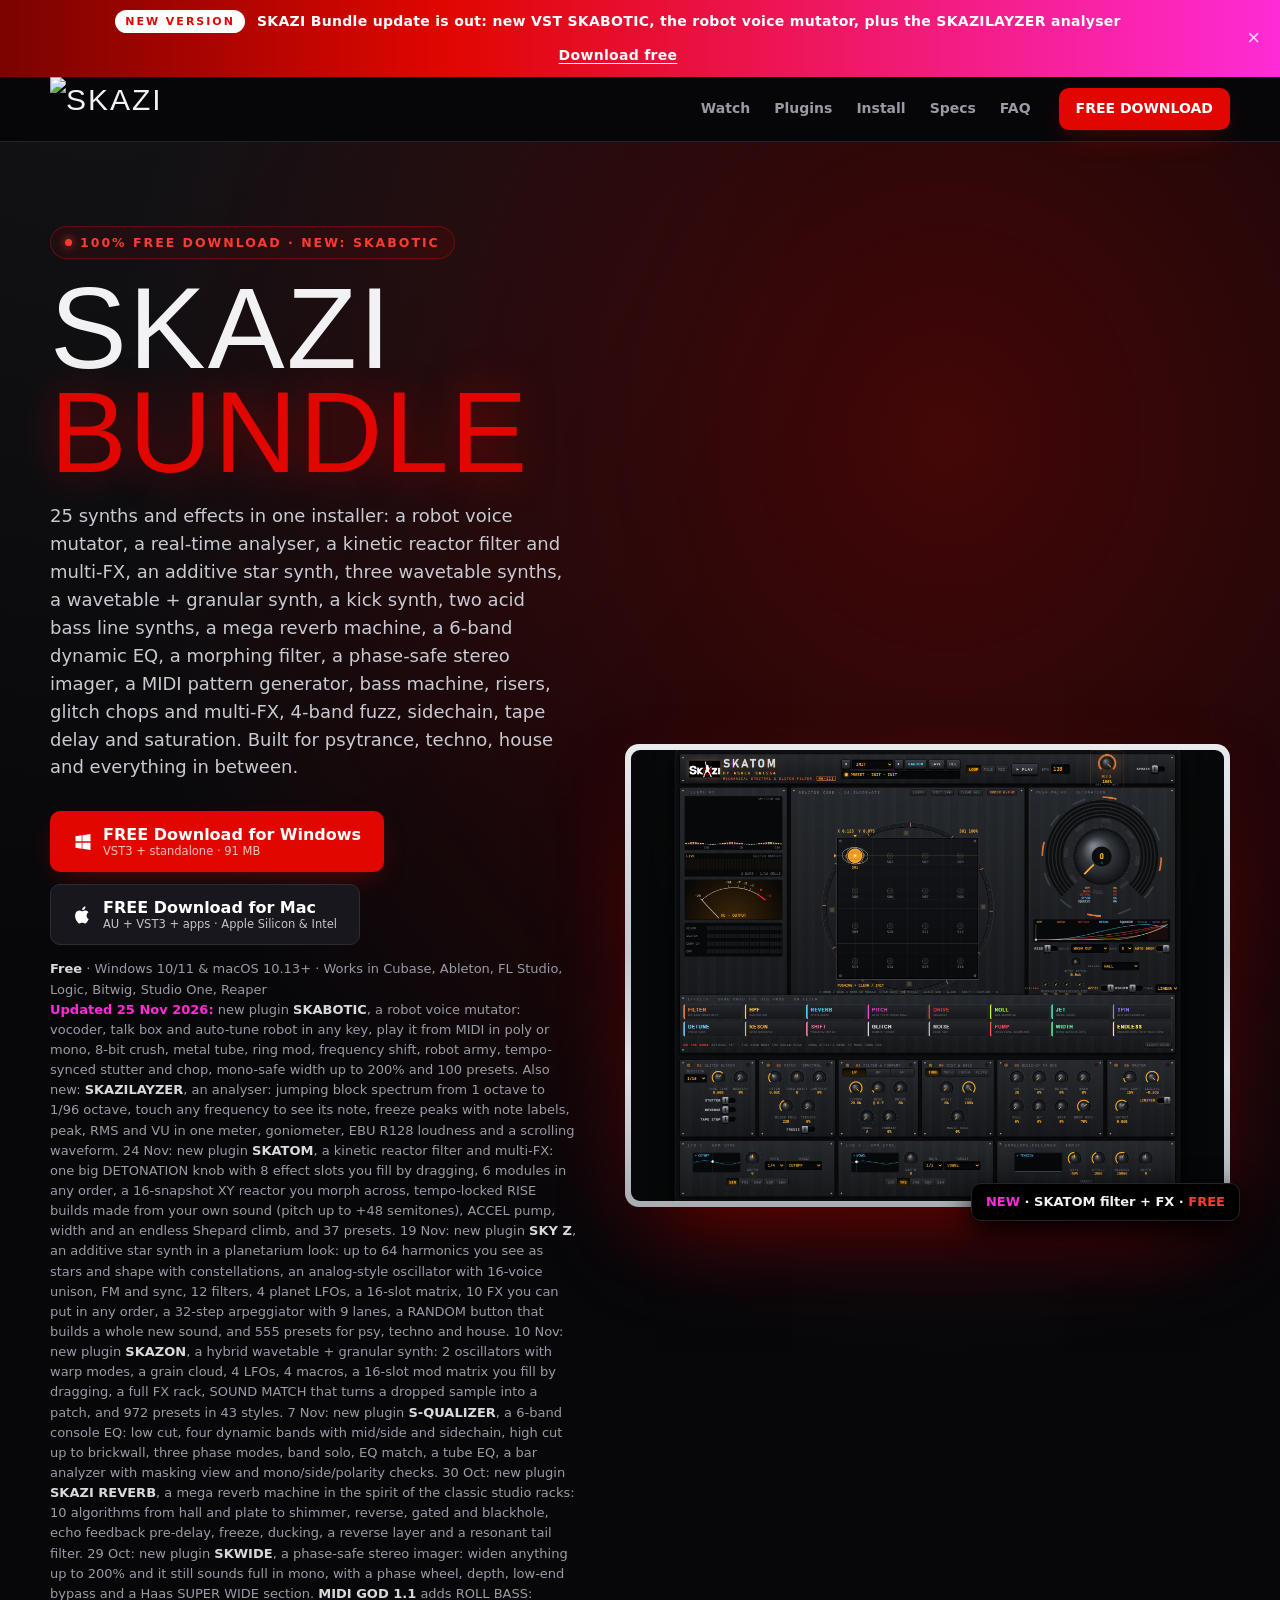
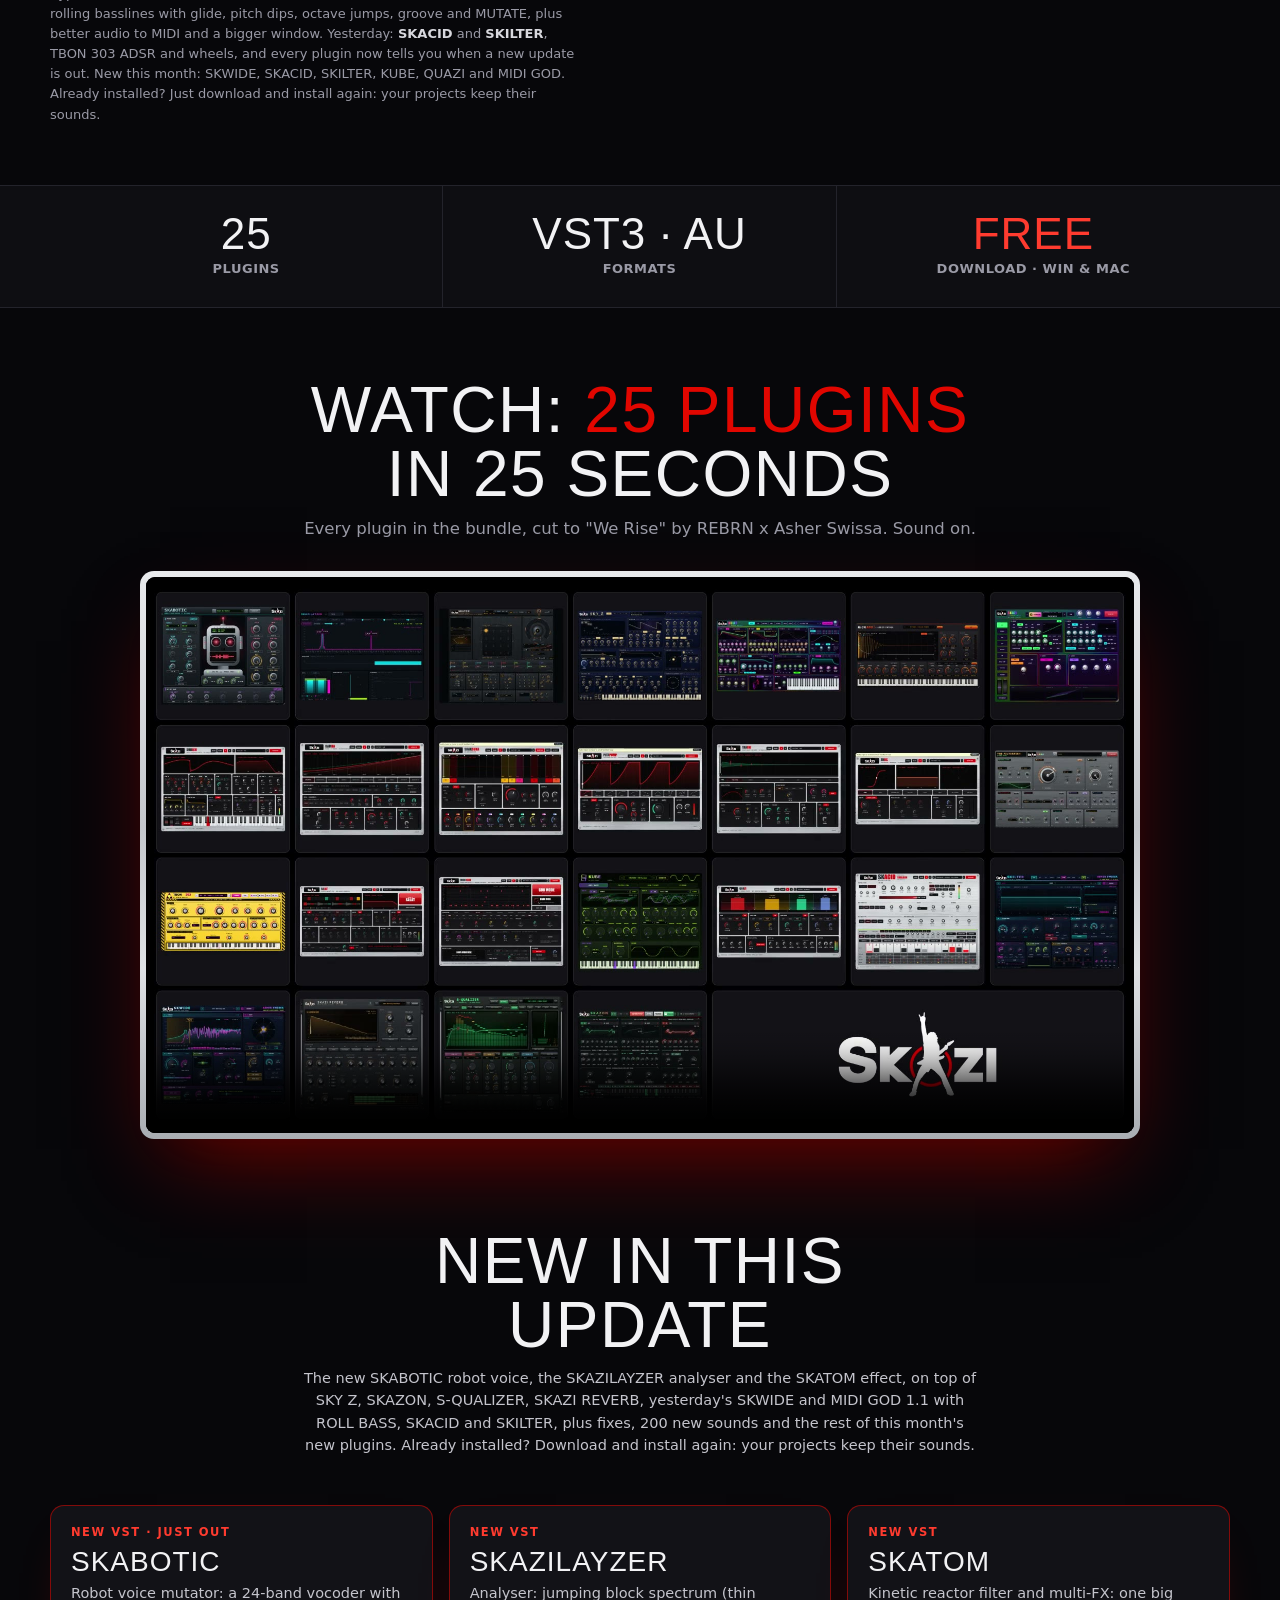
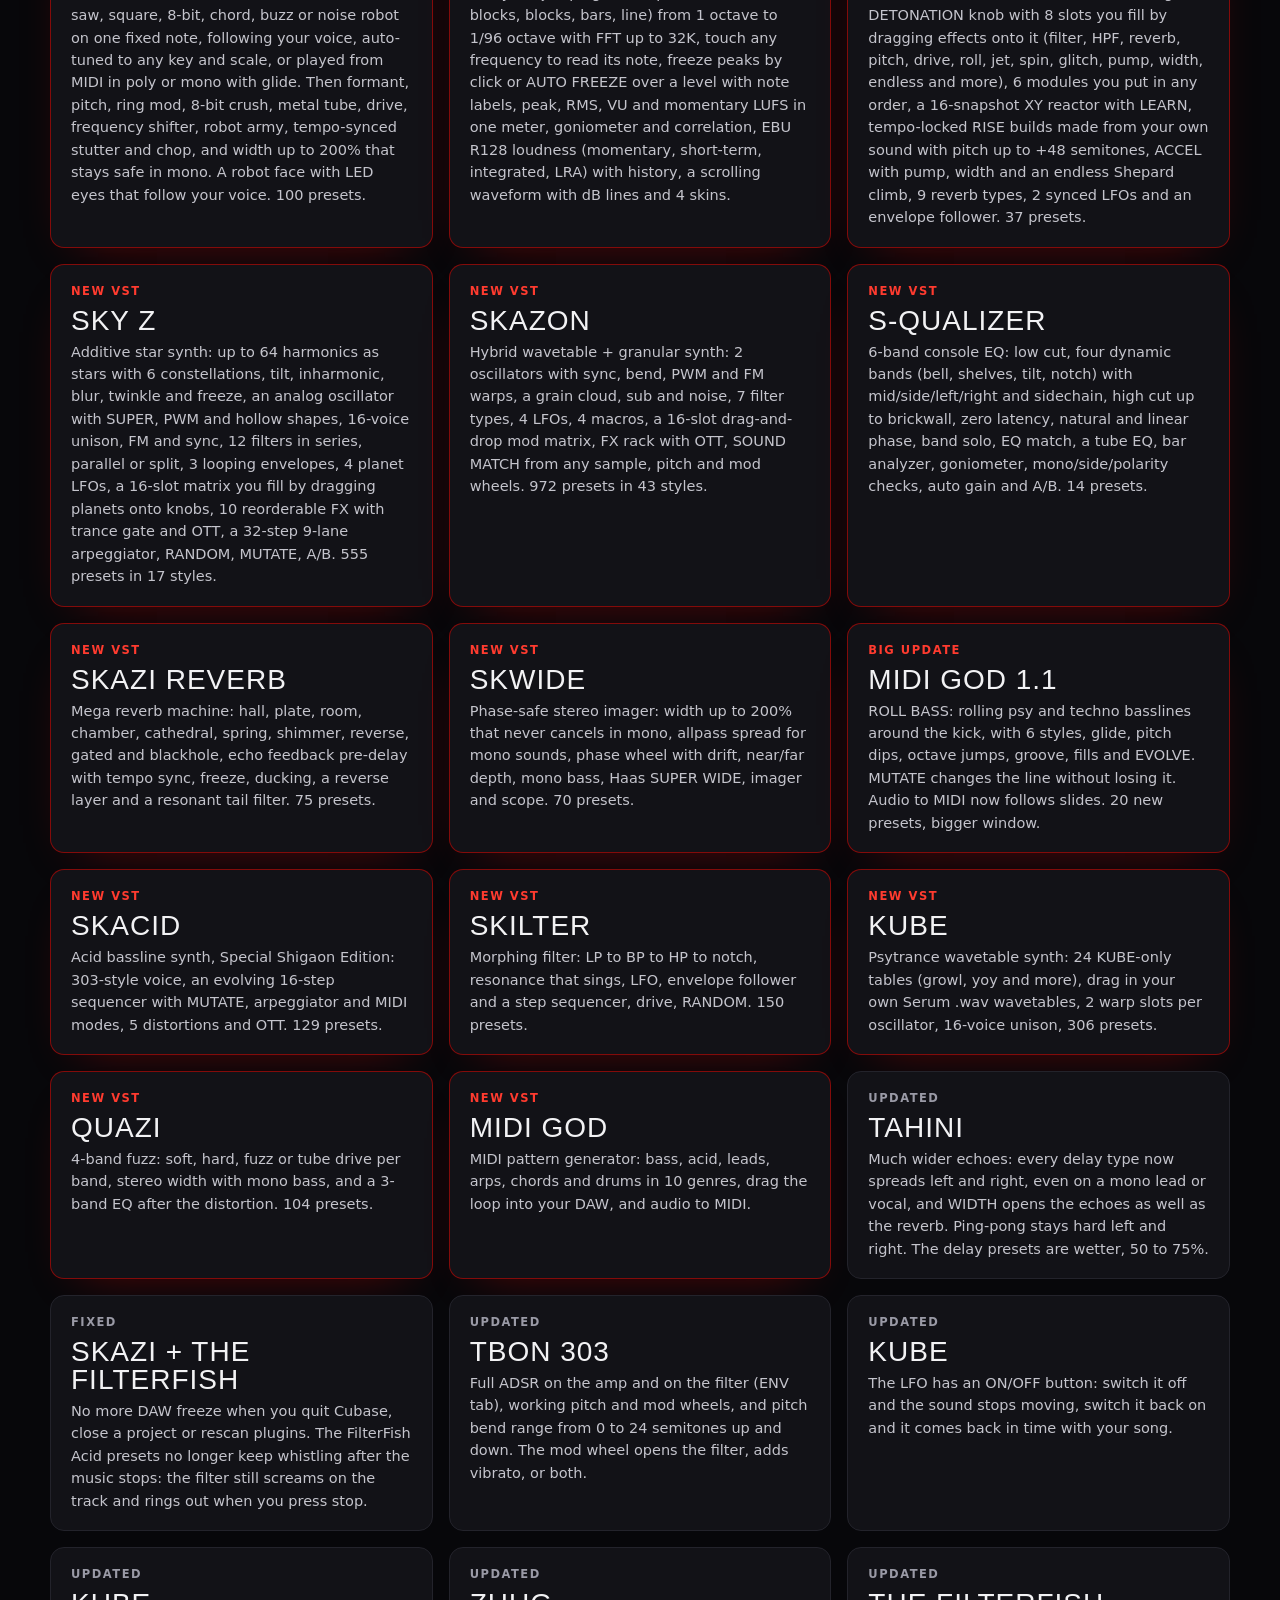
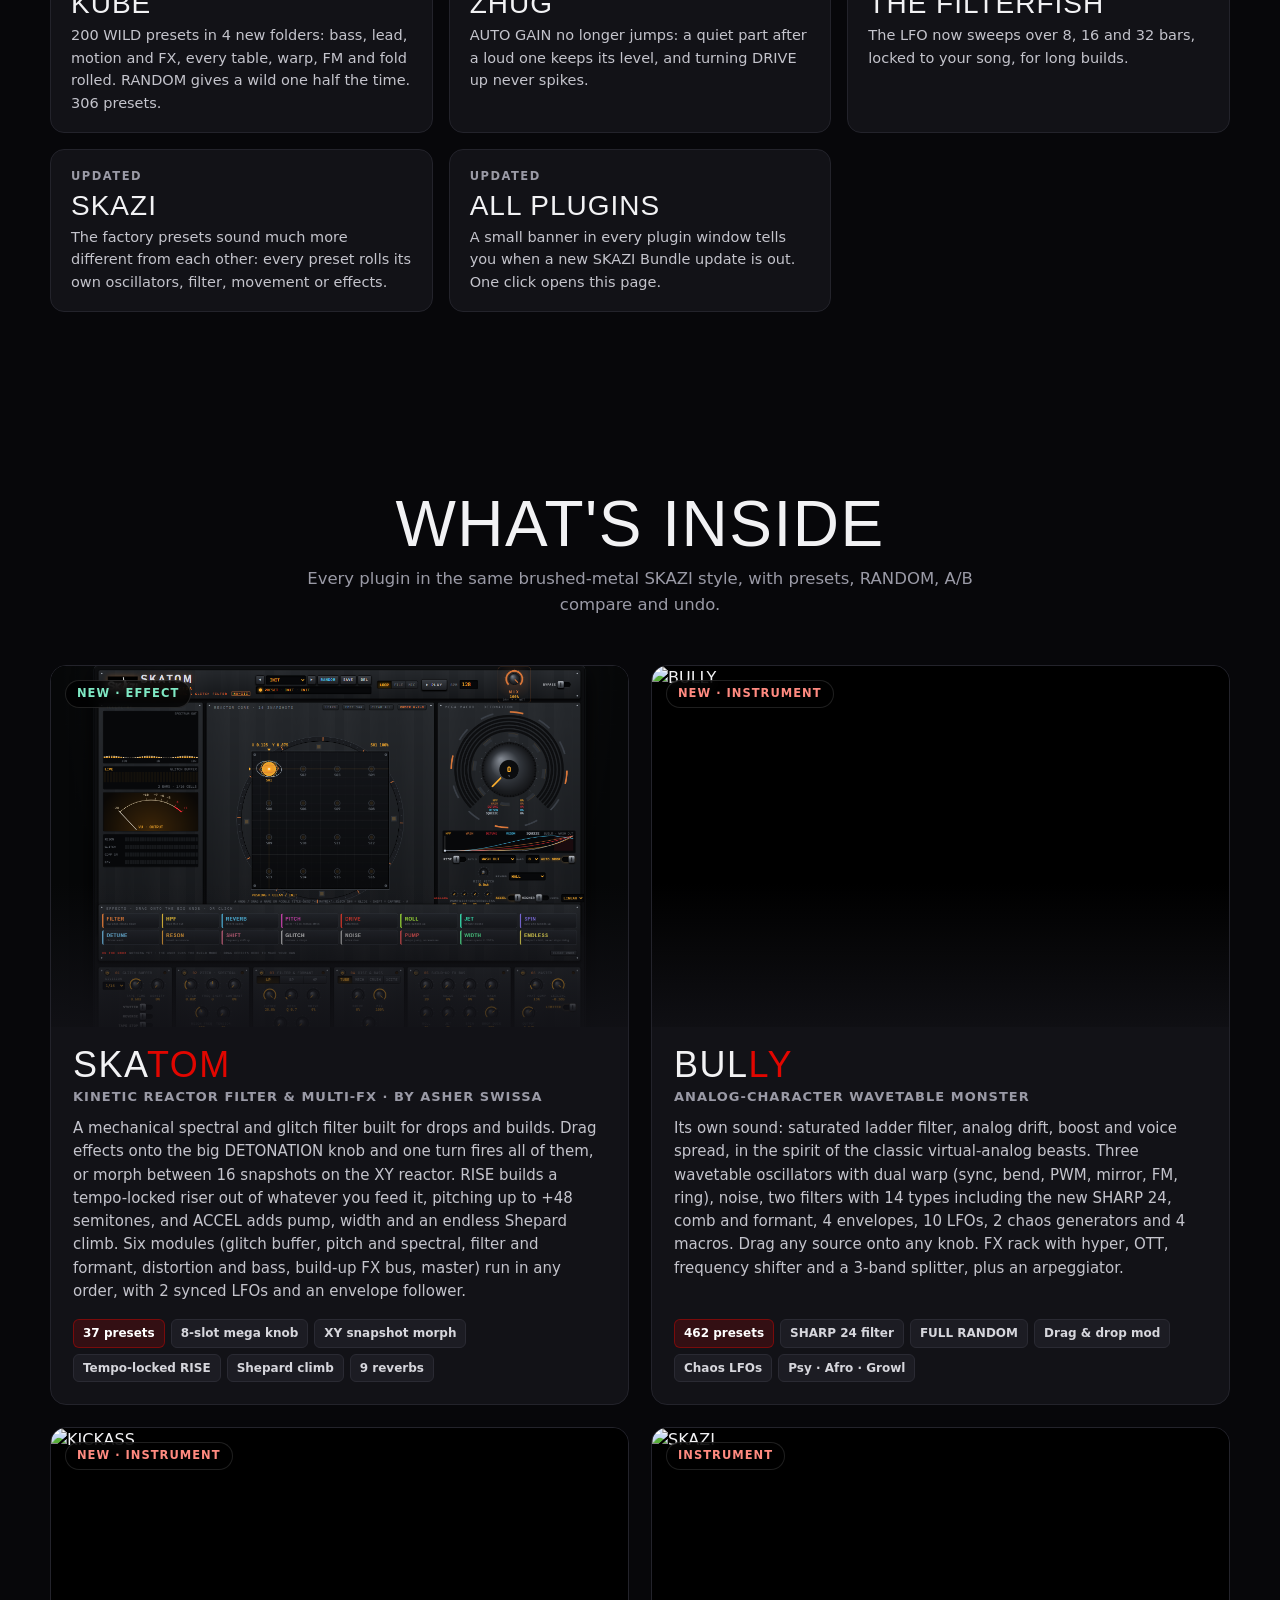
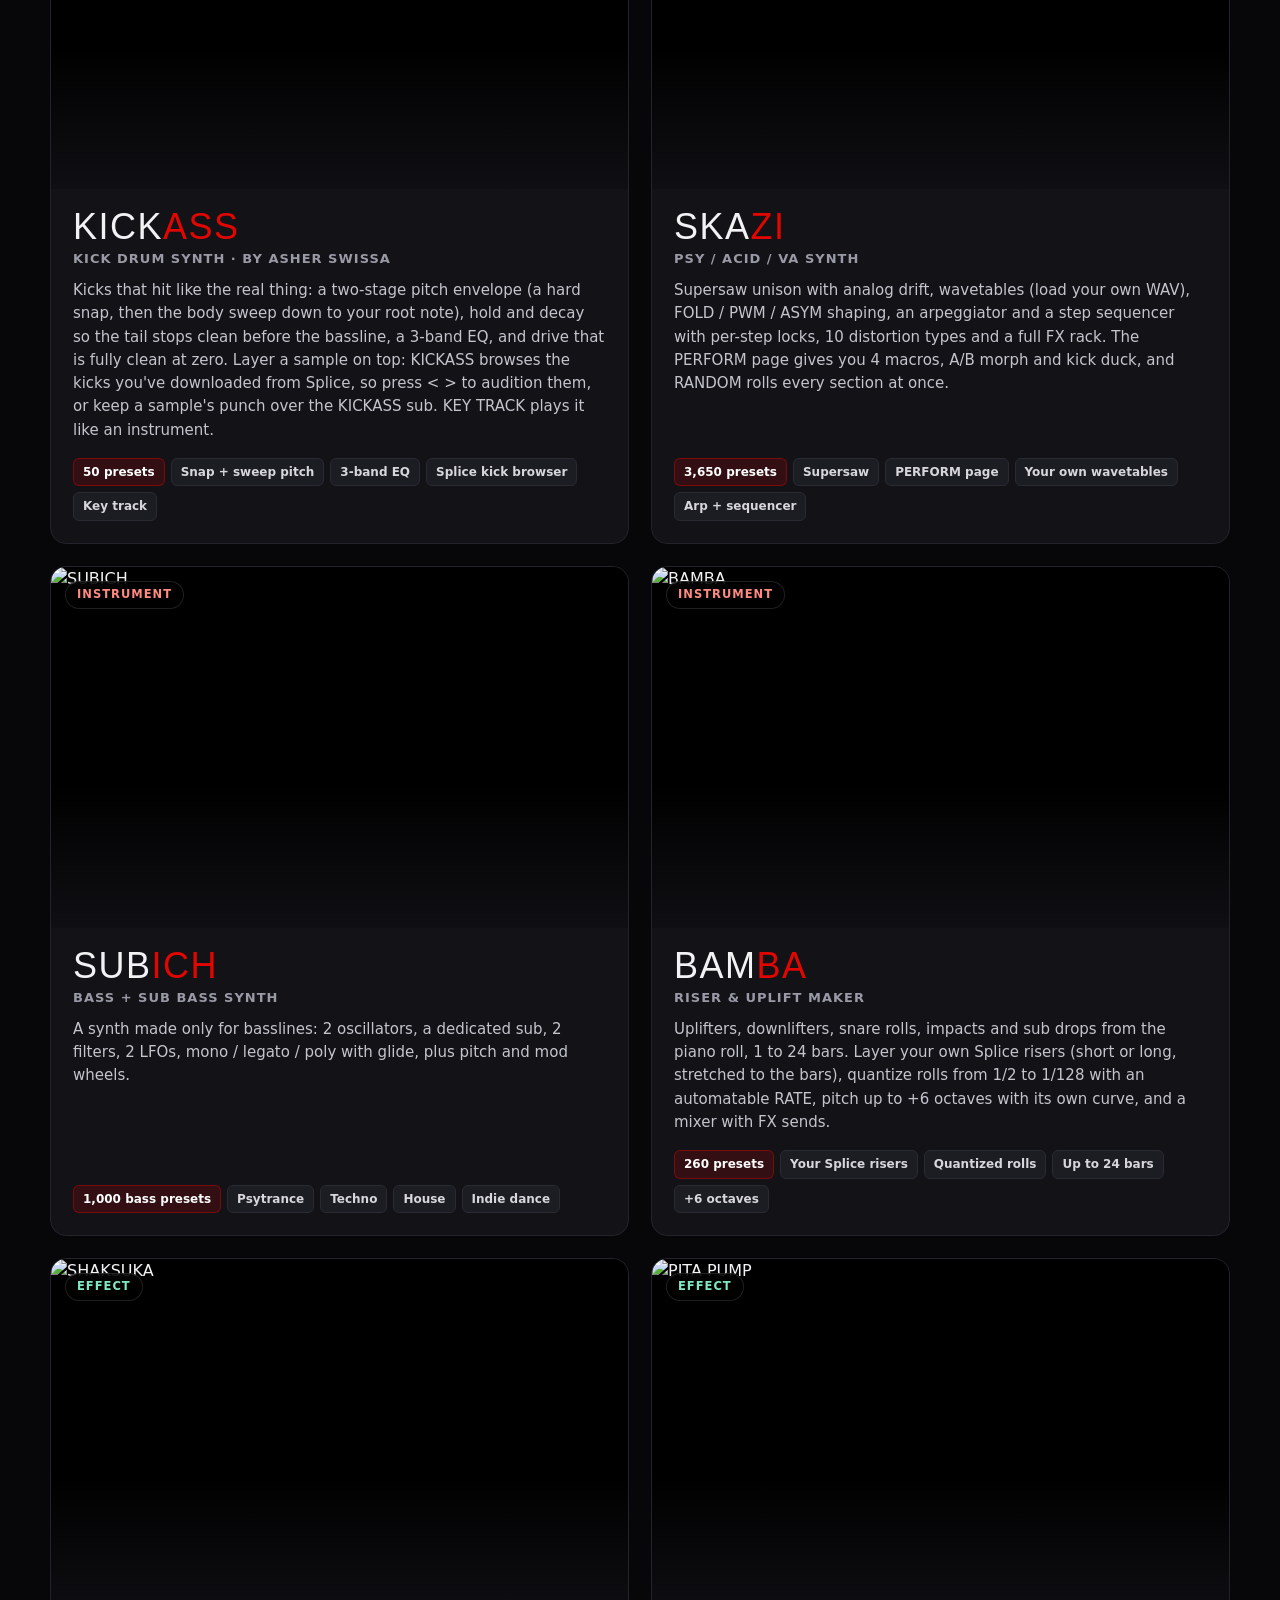
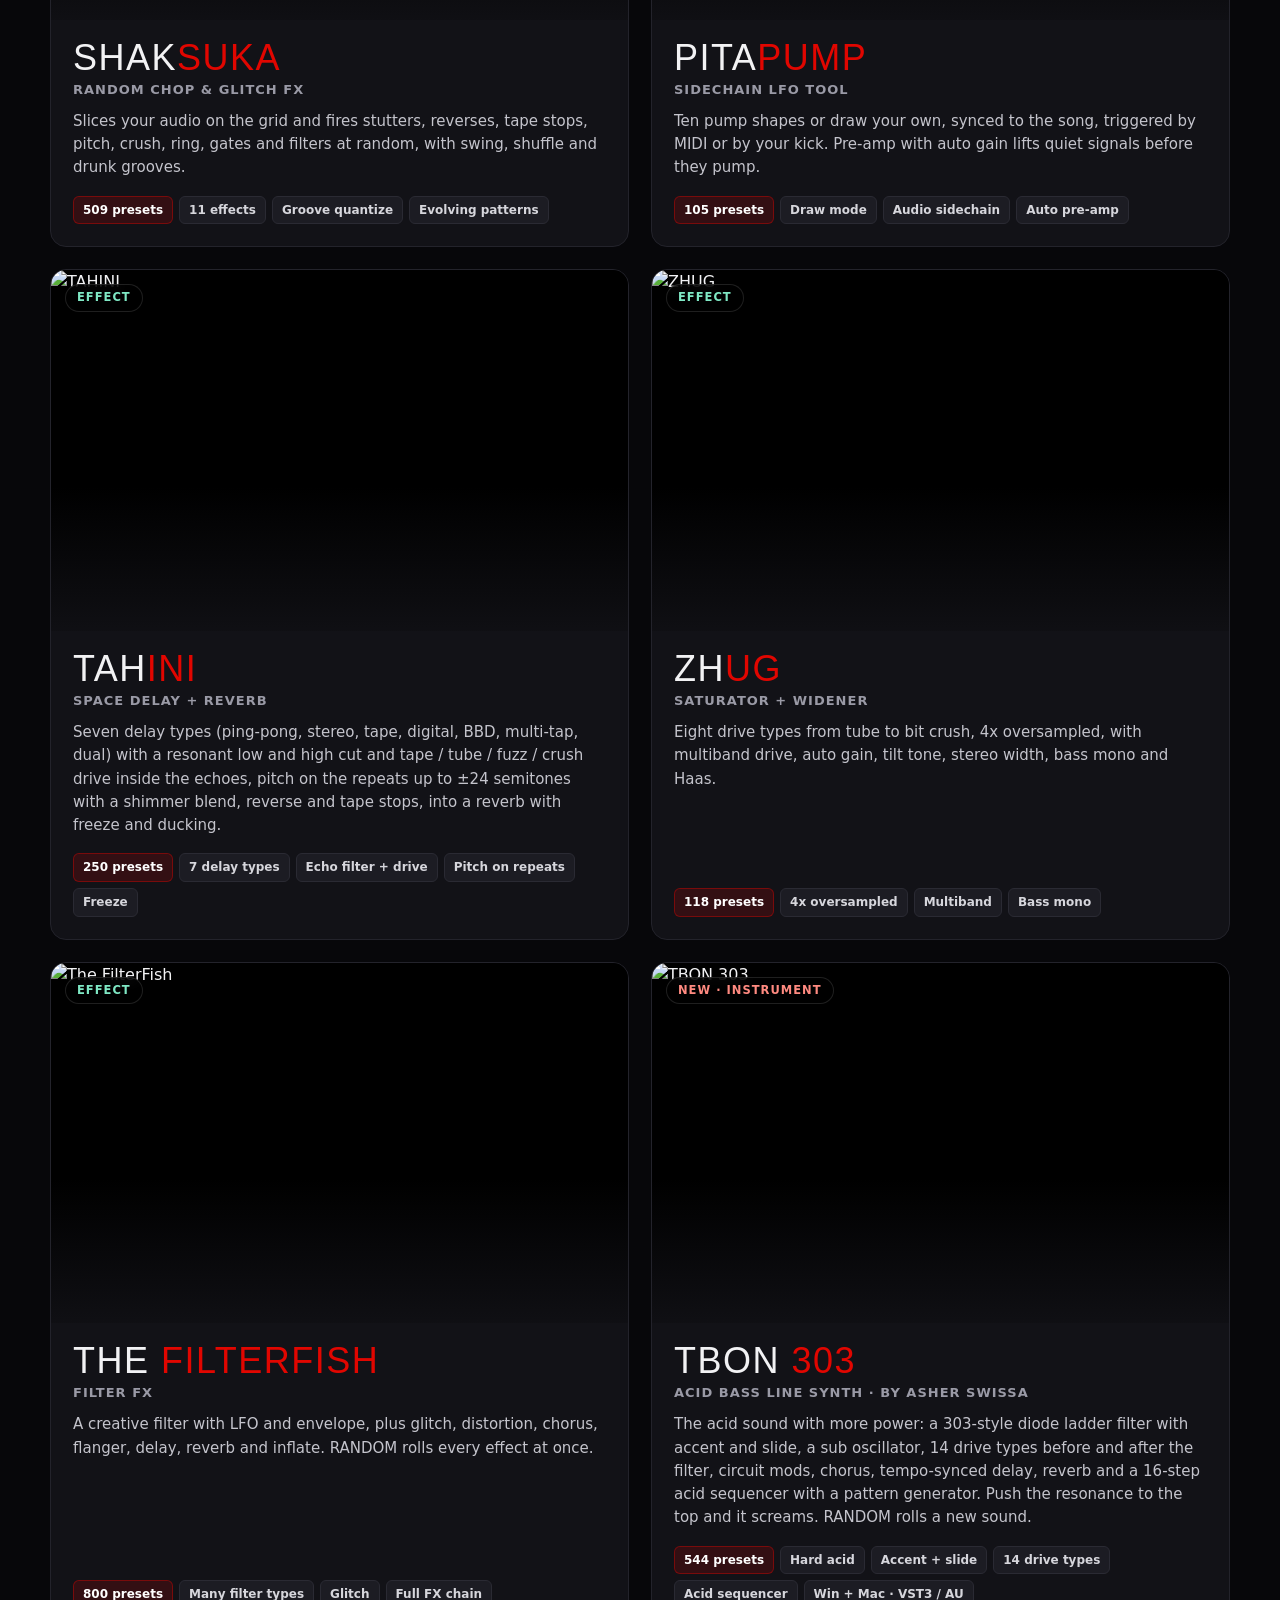
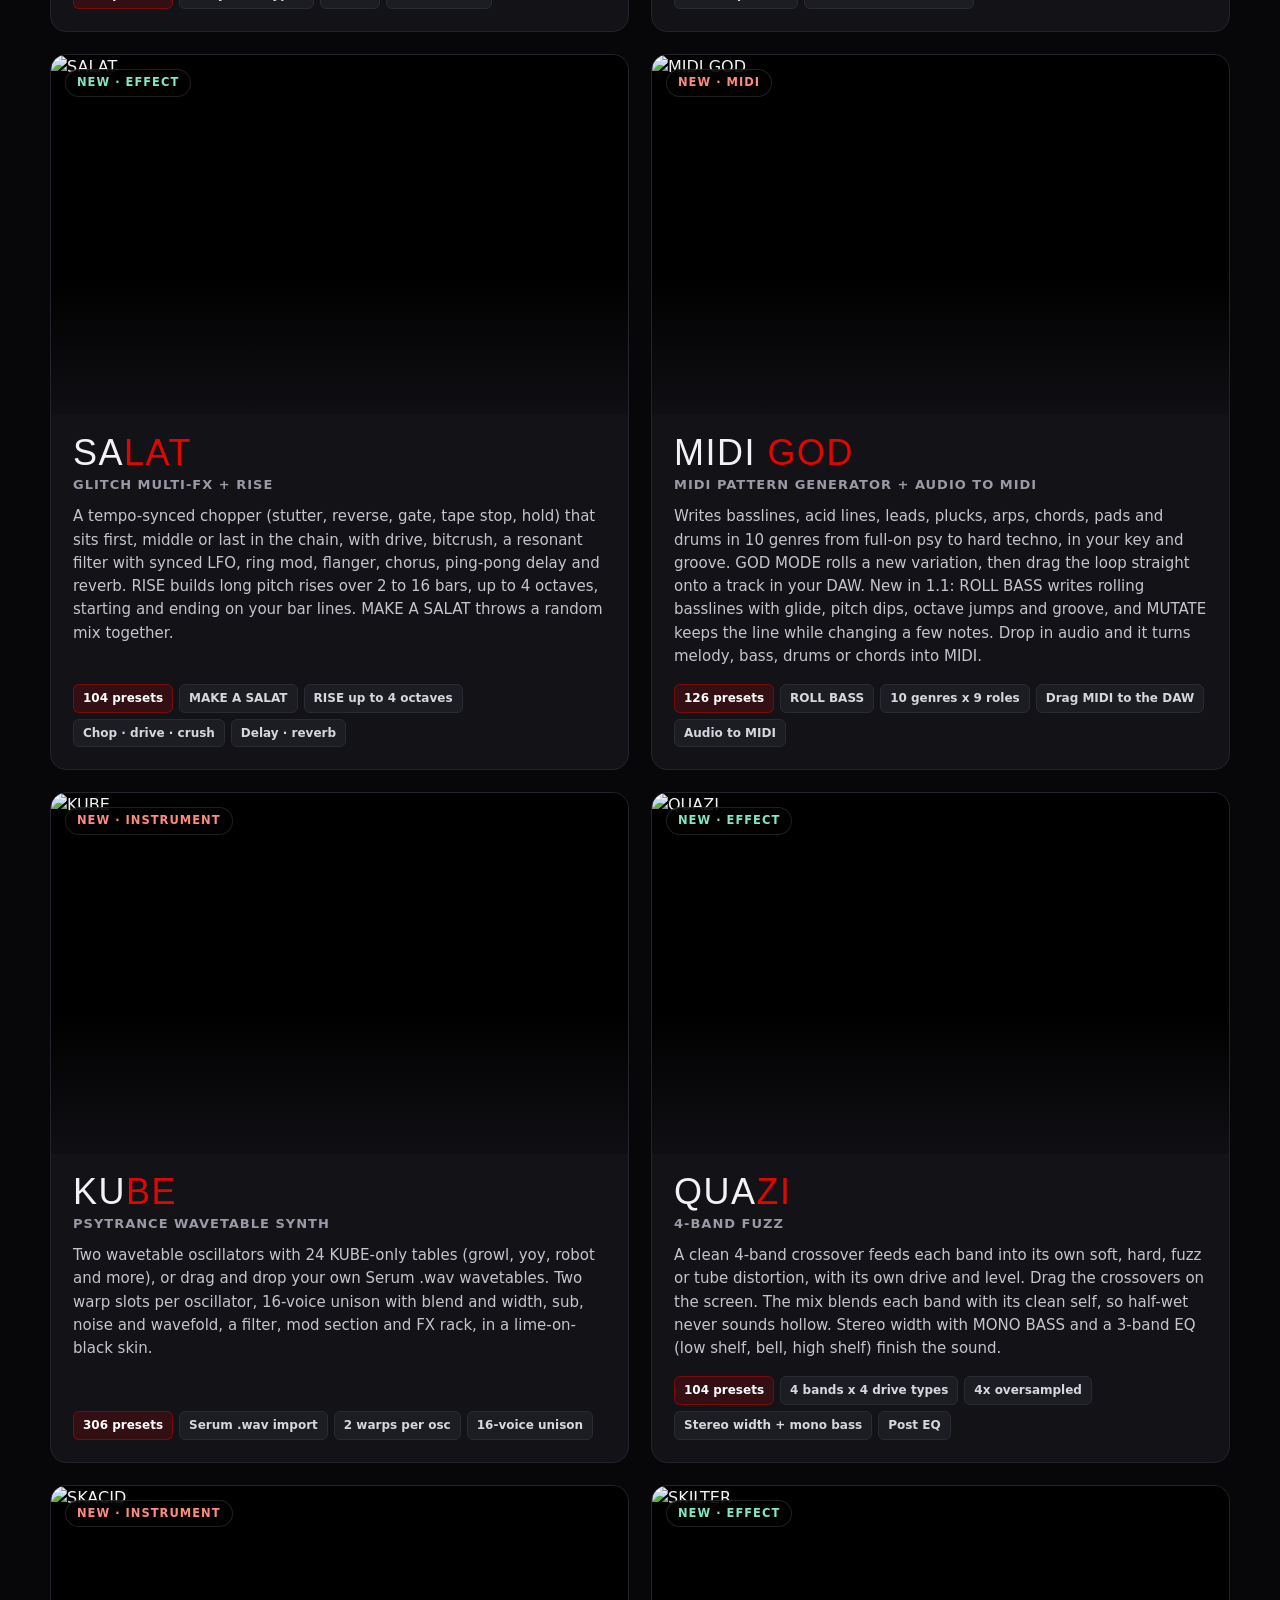
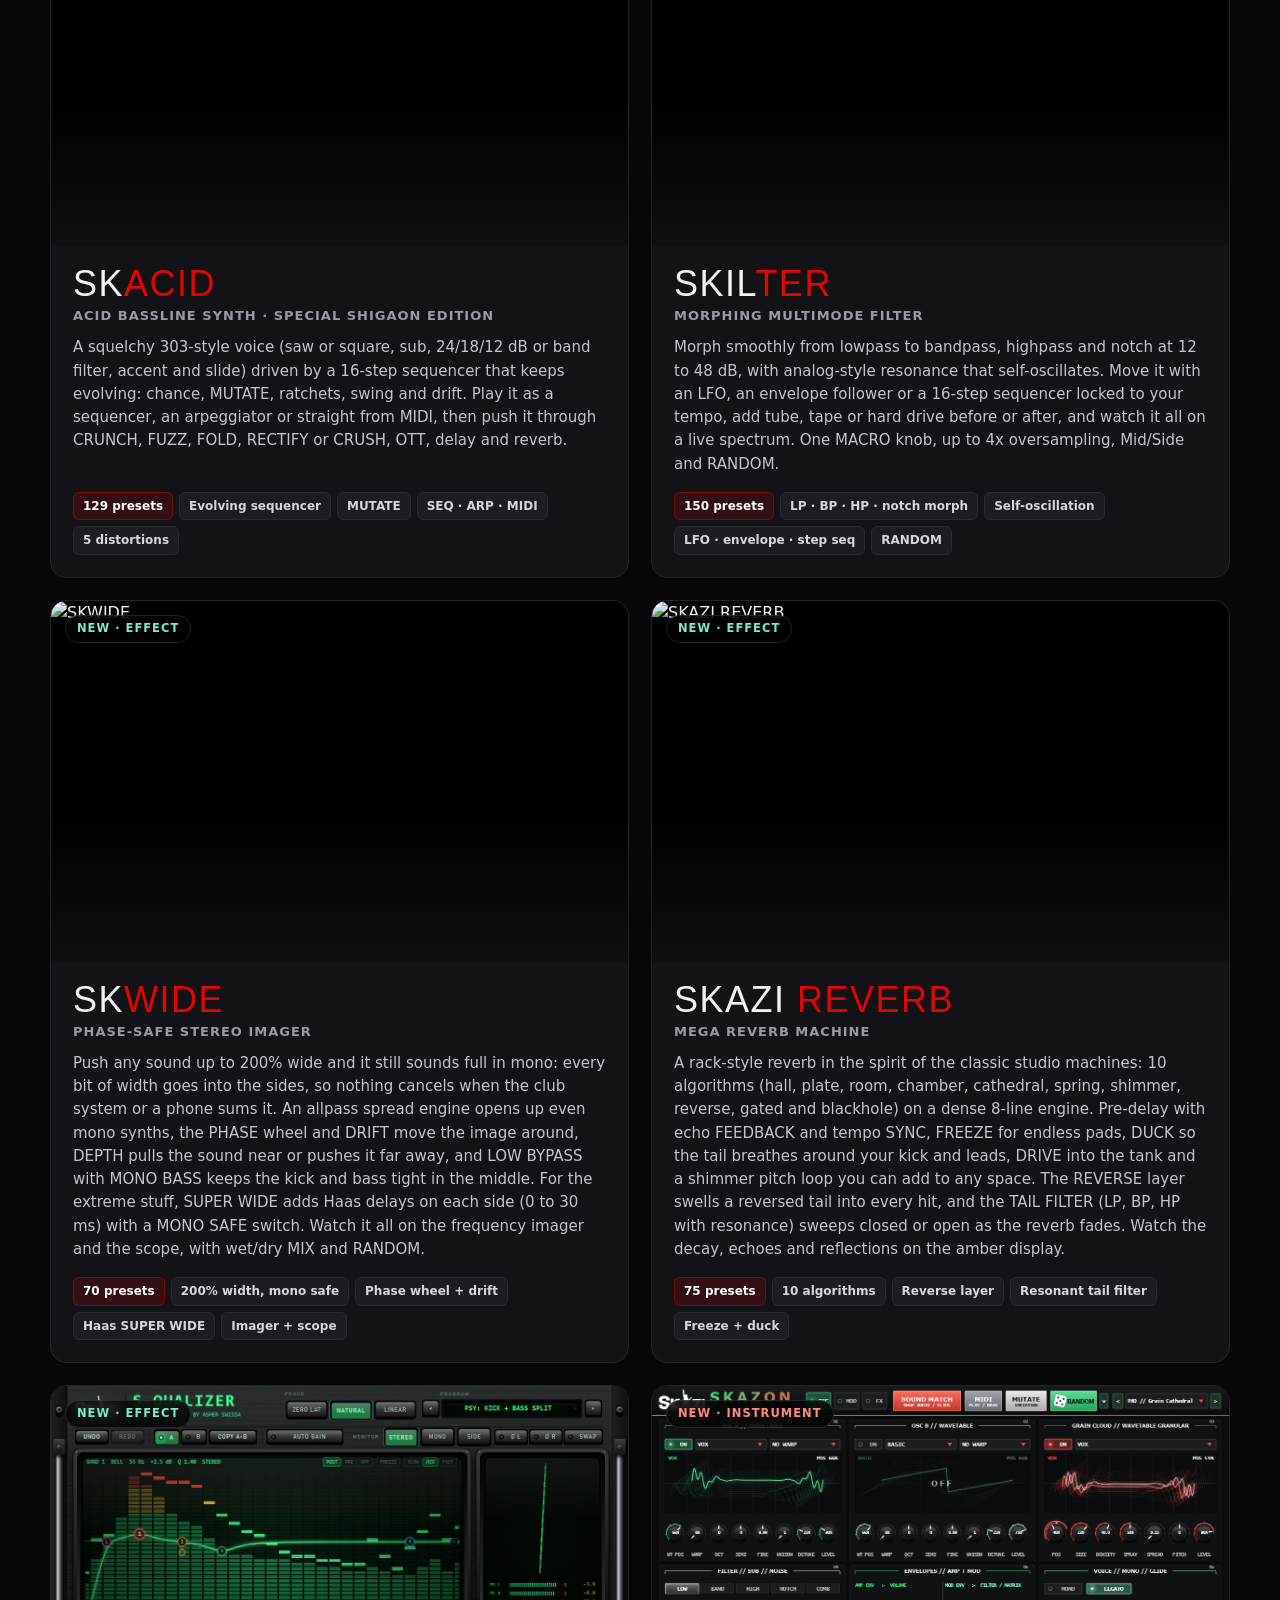
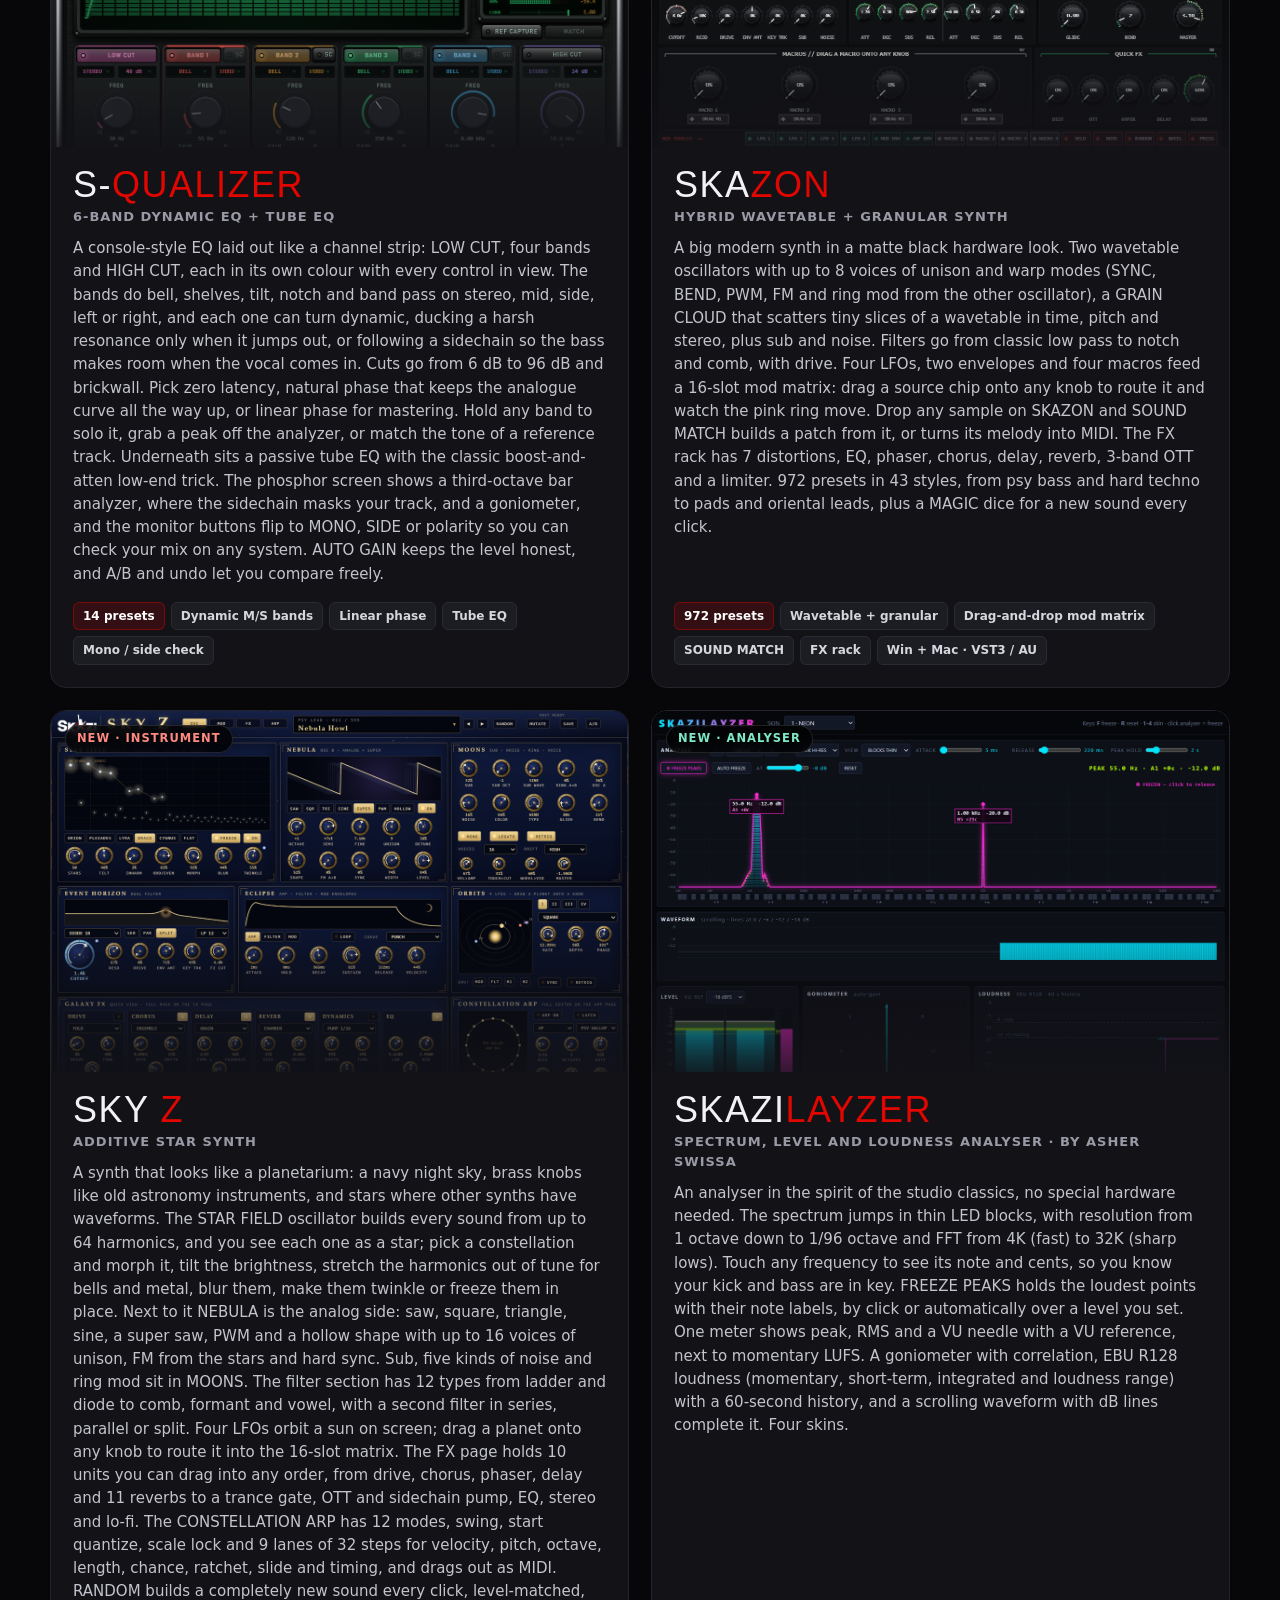
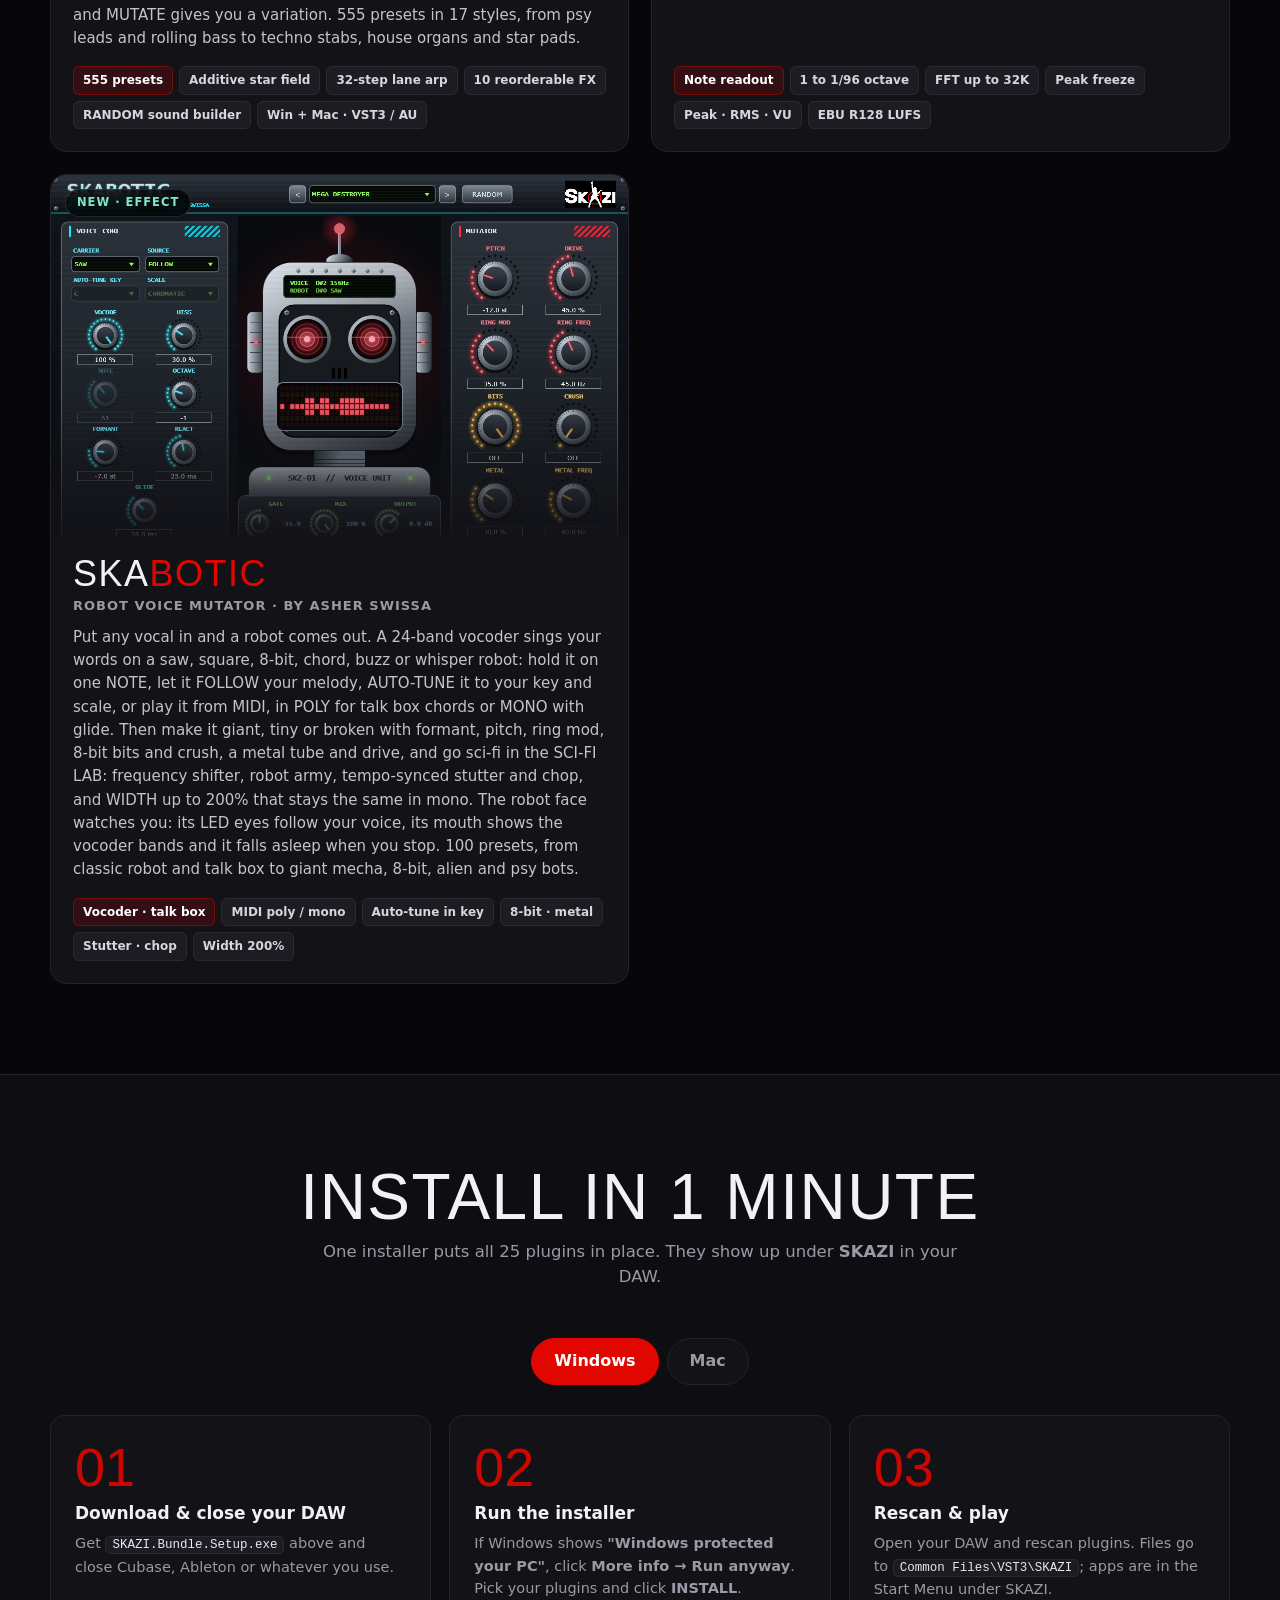
==== docs/index.html @ 8a8ebfe1 "Page: new 25-plugin promo video, the newest plugins open it [skip ci] Co-Authored-By: Claude Opus 5." ====
<!doctype html>
<html lang="en">
<head>
<meta charset="utf-8">
<meta name="viewport" content="width=device-width, initial-scale=1">
<meta http-equiv="Content-Security-Policy" content="default-src 'self'; script-src 'self' 'unsafe-inline'; style-src 'self' 'unsafe-inline' https://fonts.googleapis.com; font-src https://fonts.gstatic.com; img-src 'self' data:; connect-src https://api.github.com; object-src 'none'; base-uri 'self'; form-action 'none'">
<meta name="referrer" content="strict-origin-when-cross-origin">
<title>SKAZI Bundle · 25 Plugins by Asher Swissa</title>
<meta name="description" content="SKAZI Bundle: 25 synths and effects for psytrance, techno and beyond. VST3 and AU for Windows and Mac. Free download.">
<meta property="og:title" content="SKAZI Bundle · 25 Plugins by Asher Swissa">
<meta property="og:description" content="Synths, kicks, acid and bass lines, MIDI patterns, risers, chops, sidechain, tape delay and saturation. VST3 / AU for Windows and Mac.">
<meta property="og:image" content="img/skazi.png?v=5">
<link rel="preconnect" href="https://fonts.googleapis.com">
<link rel="preconnect" href="https://fonts.gstatic.com" crossorigin>
<link href="https://fonts.googleapis.com/css2?family=Bebas+Neue&family=Inter:wght@400;500;600;700;800&display=swap" rel="stylesheet">
<style>
  :root{
    --bg:#07070a; --bg2:#0e0e12; --card:#121217; --line:#23232b; --text:#f2f2f4; --dim:#9a9aa6;
    --red:#e10600; --red2:#ff3b2f; --glow:rgba(225,6,0,.45);
    --metal:linear-gradient(180deg,#e9ebed,#c4c7cb 45%,#dfe1e4 70%,#a9adb2);
  }
  *{box-sizing:border-box;margin:0;padding:0}
  html{scroll-behavior:smooth}
  body{background:var(--bg);color:var(--text);font-family:Inter,system-ui,sans-serif;line-height:1.55;overflow-x:hidden}
  a{color:inherit;text-decoration:none}
  img{max-width:100%;display:block}
  .wrap{width:min(1180px,100% - 32px);margin:0 auto}

  /* nav */
  .update-bar{position:relative;z-index:60;background:linear-gradient(90deg,#7a0300,var(--red) 35%,#ff2bd6);color:#fff;font-size:14px;font-weight:700;letter-spacing:.3px}
  .update-bar .wrap{display:flex;align-items:center;justify-content:center;gap:12px;padding-top:10px;padding-bottom:10px;padding-right:44px;flex-wrap:wrap;text-align:center}
  .update-bar .pill{font-size:11px;font-weight:900;letter-spacing:2px;background:#fff;color:var(--red);border-radius:999px;padding:3px 10px;animation:pulse 1.6s ease-in-out infinite}
  .update-bar a.go{color:#fff;text-decoration:underline;text-underline-offset:3px;white-space:nowrap}
  .update-bar .x{position:absolute;right:12px;top:50%;transform:translateY(-50%);background:none;border:0;color:#fff;font-size:22px;line-height:1;cursor:pointer;opacity:.8;padding:4px 8px}
  .update-bar .x:hover{opacity:1}
  @keyframes pulse{50%{box-shadow:0 0 0 6px rgba(255,255,255,.25)}}
  @media (prefers-reduced-motion:reduce){.update-bar .pill{animation:none}}
  nav{position:sticky;top:0;z-index:50;background:rgba(7,7,10,.82);backdrop-filter:blur(12px);border-bottom:1px solid var(--line)}
  nav .wrap{display:flex;align-items:center;gap:28px;height:64px}
  .logo{display:flex;align-items:center;gap:10px;font-family:"Bebas Neue",Impact,sans-serif;font-size:30px;letter-spacing:2px}
  .logo img{height:64px;width:auto;display:block}
  @media (max-width:600px){.logo img{height:56px}}
  .logo .ring{width:24px;height:24px;border:3px solid var(--red);border-radius:50%;position:relative}
  .logo .ring:after{content:"";position:absolute;left:50%;top:-6px;width:3px;height:32px;background:#fff;transform:translateX(-50%) rotate(14deg)}
  nav .links{display:flex;gap:24px;margin-left:auto;font-size:14px;color:var(--dim);font-weight:600}
  nav .links a:hover{color:#fff}
  .btn{display:inline-flex;align-items:center;gap:10px;font-weight:700;border-radius:10px;padding:14px 22px;transition:.2s;border:1px solid transparent;white-space:nowrap}
  .btn svg{width:20px;height:20px;flex:none}
  .btn-red{background:var(--red);color:#fff;box-shadow:0 0 0 0 var(--glow),0 10px 30px -10px var(--glow)}
  .btn-red:hover{background:var(--red2);box-shadow:0 0 0 6px rgba(225,6,0,.15),0 14px 36px -10px var(--glow);transform:translateY(-1px)}
  .btn-dark{background:#17171d;border-color:#2c2c35;color:#fff}
  .btn-dark:hover{border-color:#55555f;transform:translateY(-1px)}
  .btn-sm{padding:9px 16px;font-size:14px}
  .btn small{display:block;font-weight:500;font-size:11.5px;opacity:.75;line-height:1.1}
  .btn .txt{display:flex;flex-direction:column;align-items:flex-start;line-height:1.15}

  /* hero */
  .hero{position:relative;padding:84px 0 60px;overflow:hidden}
  .hero:before{content:"";position:absolute;inset:-30% -10% auto;height:120%;background:radial-gradient(ellipse at 70% 40%,rgba(225,6,0,.28),transparent 55%),radial-gradient(ellipse at 15% 10%,rgba(255,255,255,.06),transparent 45%);pointer-events:none}
  .hero .wrap{position:relative;display:grid;grid-template-columns:1fr 1.15fr;gap:48px;align-items:center}
  .kicker{display:inline-flex;gap:8px;align-items:center;font-size:12.5px;font-weight:700;letter-spacing:2px;color:var(--red2);text-transform:uppercase;border:1px solid rgba(225,6,0,.35);border-radius:999px;padding:6px 14px;background:rgba(225,6,0,.08)}
  .kicker i{width:7px;height:7px;border-radius:50%;background:var(--red2);box-shadow:0 0 10px var(--red2)}
  h1{font-family:"Bebas Neue",Impact,sans-serif;font-weight:400;font-size:clamp(64px,9vw,116px);line-height:.9;letter-spacing:2px;margin:18px 0 18px}
  h1 span{color:var(--red);text-shadow:0 0 40px rgba(225,6,0,.45)}
  .lead{font-size:18px;color:#c9c9d2;max-width:520px}
  .ctas{display:flex;flex-wrap:wrap;gap:12px;margin:30px 0 14px}
  .meta{font-size:13px;color:var(--dim)}
  .meta b{color:#d8d8de;font-weight:600}
  .shot{position:relative;border-radius:14px;padding:6px;background:var(--metal);box-shadow:0 40px 90px -30px rgba(225,6,0,.55),0 30px 60px -20px #000}
  .shot img{border-radius:9px}
  .shot .tag{position:absolute;right:-10px;bottom:-14px;background:#000;border:1px solid var(--line);border-radius:10px;padding:8px 14px;font-size:13px;font-weight:700;box-shadow:0 10px 30px #000}
  .shot .tag b{color:var(--red2)}

  /* stats */
  .stats{border-top:1px solid var(--line);border-bottom:1px solid var(--line);background:var(--bg2)}
  .stats .wrap{display:grid;grid-template-columns:repeat(3,1fr)}
  .stat{padding:26px 10px;text-align:center;border-right:1px solid var(--line)}
  .stat:last-child{border-right:none}
  .stat b{display:block;font-family:"Bebas Neue",Impact,sans-serif;font-size:44px;font-weight:400;letter-spacing:1px;line-height:1}
  .stat span{font-size:13px;color:var(--dim);font-weight:600;letter-spacing:.5px}

  /* sections */
  section{padding:90px 0}
  .head{text-align:center;max-width:680px;margin:0 auto 48px}
  .head h2{font-family:"Bebas Neue",Impact,sans-serif;font-weight:400;font-size:clamp(42px,6vw,64px);letter-spacing:1.5px;line-height:1}
  .head p{color:var(--dim);margin-top:10px;font-size:16.5px}

  /* plugin grid */
  .grid{display:grid;grid-template-columns:repeat(2,1fr);gap:22px}
  .card{background:var(--card);border:1px solid var(--line);border-radius:16px;overflow:hidden;display:flex;flex-direction:column;transition:.25s}
  .card:hover{border-color:#3a3a45;transform:translateY(-3px);box-shadow:0 30px 60px -30px rgba(225,6,0,.5)}
  .card .pic{position:relative;background:#000;aspect-ratio:16/10;overflow:hidden;cursor:zoom-in}
  .card .pic img{width:100%;height:100%;object-fit:cover;object-position:top;transition:transform .5s}
  .card:hover .pic img{transform:scale(1.03)}
  .card .pic:after{content:"";position:absolute;inset:auto 0 0;height:40%;background:linear-gradient(transparent,rgba(18,18,23,.85))}
  .badge{position:absolute;left:14px;top:14px;z-index:2;background:rgba(0,0,0,.75);border:1px solid rgba(255,255,255,.12);backdrop-filter:blur(6px);border-radius:999px;padding:4px 11px;font-size:11.5px;font-weight:700;letter-spacing:1px;text-transform:uppercase}
  .badge.inst{color:#ff8a80}.badge.fx{color:#7fe8c4}
  .card .body{padding:20px 22px 22px;display:flex;flex-direction:column;gap:10px;flex:1}
  .card h3{font-family:"Bebas Neue",Impact,sans-serif;font-weight:400;font-size:36px;letter-spacing:1.5px;line-height:1}
  .card h3 em{font-style:normal;color:var(--red)}
  .card .sub{font-size:13px;font-weight:700;color:var(--dim);letter-spacing:1px;text-transform:uppercase;margin-top:-6px}
  .card p{color:#c4c4cc;font-size:15px}
  .chips{display:flex;flex-wrap:wrap;gap:6px;margin-top:auto;padding-top:6px}
  .chip{font-size:12px;font-weight:600;color:#d6d6dc;background:#1c1c23;border:1px solid #2a2a33;border-radius:6px;padding:4px 9px}
  .chip.hot{color:#fff;background:rgba(225,6,0,.16);border-color:rgba(225,6,0,.4)}

  /* promo video */
  .promo{padding:70px 0 0}
  .promo .head{margin-bottom:30px}
  .promo .frame{max-width:1000px;margin:0 auto;border-radius:14px;padding:6px;background:var(--metal);box-shadow:0 40px 90px -30px rgba(225,6,0,.55),0 30px 60px -20px #000}
  .promo video{display:block;width:100%;height:auto;aspect-ratio:16/9;border-radius:9px;background:#000}

  /* new in this update */
  .news .grid{grid-template-columns:repeat(3,1fr);gap:16px}
  .news .item{background:var(--card);border:1px solid var(--line);border-radius:14px;padding:18px 20px;display:flex;flex-direction:column;gap:6px}
  .news .item.new{border-color:rgba(225,6,0,.55);box-shadow:0 20px 50px -30px var(--glow)}
  .news .tagline{font-size:11.5px;font-weight:800;letter-spacing:1.5px;text-transform:uppercase;color:var(--dim)}
  .news .item.new .tagline{color:var(--red2)}
  .news .item.soon{border:1px dashed rgba(255,43,214,.6);background:linear-gradient(160deg,rgba(255,43,214,.10),var(--card) 60%)}
  .news .item.soon .tagline{color:#ff2bd6}
  .news h4{font-family:"Bebas Neue",Impact,sans-serif;font-weight:400;font-size:28px;letter-spacing:1px;line-height:1}
  .news p{color:#c4c4cc;font-size:14.5px}
  @media (max-width:900px){.news .grid{grid-template-columns:1fr}}
  /* install */
  .install{background:var(--bg2);border-top:1px solid var(--line);border-bottom:1px solid var(--line)}
  .tabs{display:flex;justify-content:center;gap:8px;margin-bottom:30px}
  .tab{padding:10px 22px;border-radius:999px;border:1px solid var(--line);background:#121217;color:var(--dim);font-weight:700;cursor:pointer;font:inherit;font-weight:700}
  .tab.on{background:var(--red);border-color:var(--red);color:#fff}
  .steps{display:none;grid-template-columns:repeat(3,1fr);gap:18px}
  .steps.on{display:grid}
  .step{background:var(--card);border:1px solid var(--line);border-radius:14px;padding:24px}
  .step .n{font-family:"Bebas Neue",Impact,sans-serif;font-size:54px;line-height:1;color:var(--red);opacity:.9}
  .step h4{font-size:17px;margin:6px 0 6px}
  .step p{color:var(--dim);font-size:14.5px}
  .step code{font-size:12.5px;background:#1c1c23;border:1px solid #2a2a33;border-radius:5px;padding:1px 6px;color:#e8e8ee;word-break:break-all}

  /* specs + faq */
  .two{display:grid;grid-template-columns:1fr 1fr;gap:22px}
  .box{background:var(--card);border:1px solid var(--line);border-radius:14px;padding:26px}
  .box h3{font-size:18px;margin-bottom:14px}
  .specs{list-style:none;display:grid;gap:10px}
  .specs li{display:flex;justify-content:space-between;gap:16px;border-bottom:1px dashed #262630;padding-bottom:9px;font-size:14.5px}
  .specs li span{color:var(--dim)}
  details{border-bottom:1px solid #262630;padding:12px 0}
  details:last-child{border-bottom:none}
  summary{cursor:pointer;font-weight:600;font-size:15px;list-style:none;display:flex;justify-content:space-between;gap:12px}
  summary:after{content:"+";color:var(--red2);font-weight:800}
  details[open] summary:after{content:"–"}
  details p{color:var(--dim);font-size:14.5px;margin-top:8px}

  /* final cta */
  .final{text-align:center;position:relative;overflow:hidden}
  .final:before{content:"";position:absolute;inset:0;background:radial-gradient(ellipse at 50% 120%,rgba(225,6,0,.35),transparent 60%);pointer-events:none}
  .final .ctas{justify-content:center}
  footer{border-top:1px solid var(--line);padding:30px 0;color:var(--dim);font-size:13px}
  footer .wrap{display:flex;justify-content:space-between;gap:16px;flex-wrap:wrap}

  /* lightbox */
  .lb{position:fixed;inset:0;background:rgba(0,0,0,.92);display:none;align-items:center;justify-content:center;z-index:100;padding:24px;cursor:zoom-out}
  .lb.on{display:flex}
  .lb img{max-height:92vh;border-radius:10px;box-shadow:0 30px 80px #000}

  @media (max-width:900px){
    .hero .wrap{grid-template-columns:1fr}
    .grid,.two{grid-template-columns:1fr}
    .steps.on{grid-template-columns:1fr}
    .stat{padding:20px 6px}
    .stat b{font-size:30px}
    .stat span{font-size:11px;display:block;line-height:1.3;margin-top:4px}
    nav .links{display:none}
  }
  @media (max-width:520px){ .btn{width:100%;justify-content:center} .shot .tag{right:6px} }
</style>
</head>
<body>
<div class="update-bar" id="update-bar">
  <div class="wrap">
    <span class="pill">NEW VERSION</span>
    <span>SKAZI Bundle <b id="update-version">update</b> is out: new VST <b>SKABOTIC</b>, the robot voice mutator, plus the <b>SKAZILAYZER</b> analyser</span>
    <a class="go" href="#download">Download free</a>
  </div>
  <button class="x" aria-label="Hide" onclick="hideUpdateBar()">&times;</button>
</div>
<script>
  // the newest release number from GitHub; hidden for this release once closed
  (function () {
    var bar = document.getElementById('update-bar'), tag = 'update';
    function hidden (t) { try { return localStorage.getItem('skazi-update-bar') === t; } catch (e) { return false; } }
    window.hideUpdateBar = function () { bar.style.display = 'none'; try { localStorage.setItem('skazi-update-bar', tag); } catch (e) {} };
    fetch('https://api.github.com/repos/slazoasher/skazi-bundle/releases/latest').then(function (r) { return r.json(); }).then(function (j) {
      if (j && j.tag_name) { tag = j.tag_name; document.getElementById('update-version').textContent = j.tag_name; }
      if (hidden (tag)) bar.style.display = 'none';
    }).catch(function () {});
  })();
</script>

<nav>
  <div class="wrap">
    <a class="logo" href="#top"><img src="img/skazi-logo.png?v=3" alt="SKAZI" width="474" height="256"></a>
    <div class="links"><a href="#watch">Watch</a><a href="#plugins">Plugins</a><a href="#install">Install</a><a href="#specs">Specs</a><a href="#faq">FAQ</a></div>
    <a class="btn btn-red btn-sm" href="#download">FREE DOWNLOAD</a>
  </div>
</nav>

<header class="hero" id="top">
  <div class="wrap">
    <div>
      <span class="kicker"><i></i> 100% FREE DOWNLOAD · NEW: SKABOTIC</span>
      <h1>SKAZI<br><span>BUNDLE</span></h1>
      <p class="lead">25 synths and effects in one installer: a robot voice mutator, a real-time analyser, a kinetic reactor filter and multi-FX, an additive star synth, three wavetable synths, a wavetable + granular synth, a kick synth, two acid bass line synths, a mega reverb machine, a 6-band dynamic EQ, a morphing filter, a phase-safe stereo imager, a MIDI pattern generator, bass machine, risers, glitch chops and multi-FX, 4-band fuzz, sidechain, tape delay and saturation. Built for psytrance, techno, house and everything in between.</p>
      <div class="ctas" id="download">
        <a class="btn btn-red" href="https://github.com/slazoasher/skazi-bundle/releases/latest/download/SKAZI.Bundle.Setup.exe">
          <svg viewBox="0 0 24 24" fill="currentColor"><path d="M3 5.1 10.4 4v7.1H3zm0 13.8 7.4 1.1v-7H3zm8.3 1.2L21 21.5V13h-9.7zm0-16.2v7.2H21V2.5z"/></svg>
          <span class="txt">FREE Download for Windows<small>VST3 + standalone · 91 MB</small></span></a>
        <a class="btn btn-dark" href="https://github.com/slazoasher/skazi-bundle/releases/latest/download/SKAZI.Bundle.pkg">
          <svg viewBox="0 0 24 24" fill="currentColor"><path d="M16.4 12.6c0-2.6 2.1-3.8 2.2-3.9-1.2-1.8-3.1-2-3.7-2-1.6-.2-3.1.9-3.9.9-.8 0-2-.9-3.4-.9-1.7 0-3.3 1-4.2 2.6-1.8 3.1-.5 7.7 1.3 10.2.8 1.2 1.8 2.6 3.1 2.6 1.3-.1 1.7-.8 3.3-.8 1.5 0 1.9.8 3.3.8 1.4 0 2.2-1.2 3-2.5.9-1.4 1.3-2.8 1.4-2.9-.1 0-2.6-1-2.6-4.1zM13.9 4.9c.7-.8 1.2-2 1-3.1-1 0-2.2.7-2.9 1.5-.6.7-1.2 1.9-1 3 1.1.1 2.2-.6 2.9-1.4z"/></svg>
          <span class="txt">FREE Download for Mac<small>AU + VST3 + apps · Apple Silicon & Intel</small></span></a>
      </div>
      <p class="meta"><b>Free</b> · Windows 10/11 & macOS 10.13+ · Works in Cubase, Ableton, FL Studio, Logic, Bitwig, Studio One, Reaper</p>
      <p class="meta"><b style="color:#ff2bd6">Updated 25 Nov 2026:</b> new plugin <b>SKABOTIC</b>, a robot voice mutator: vocoder, talk box and auto-tune robot in any key, play it from MIDI in poly or mono, 8-bit crush, metal tube, ring mod, frequency shift, robot army, tempo-synced stutter and chop, mono-safe width up to 200% and 100 presets. Also new: <b>SKAZILAYZER</b>, an analyser: jumping block spectrum from 1 octave to 1/96 octave, touch any frequency to see its note, freeze peaks with note labels, peak, RMS and VU in one meter, goniometer, EBU R128 loudness and a scrolling waveform. 24 Nov: new plugin <b>SKATOM</b>, a kinetic reactor filter and multi-FX: one big DETONATION knob with 8 effect slots you fill by dragging, 6 modules in any order, a 16-snapshot XY reactor you morph across, tempo-locked RISE builds made from your own sound (pitch up to +48 semitones), ACCEL pump, width and an endless Shepard climb, and 37 presets. 19 Nov: new plugin <b>SKY Z</b>, an additive star synth in a planetarium look: up to 64 harmonics you see as stars and shape with constellations, an analog-style oscillator with 16-voice unison, FM and sync, 12 filters, 4 planet LFOs, a 16-slot matrix, 10 FX you can put in any order, a 32-step arpeggiator with 9 lanes, a RANDOM button that builds a whole new sound, and 555 presets for psy, techno and house. 10 Nov: new plugin <b>SKAZON</b>, a hybrid wavetable + granular synth: 2 oscillators with warp modes, a grain cloud, 4 LFOs, 4 macros, a 16-slot mod matrix you fill by dragging, a full FX rack, SOUND MATCH that turns a dropped sample into a patch, and 972 presets in 43 styles. 7 Nov: new plugin <b>S-QUALIZER</b>, a 6-band console EQ: low cut, four dynamic bands with mid/side and sidechain, high cut up to brickwall, three phase modes, band solo, EQ match, a tube EQ, a bar analyzer with masking view and mono/side/polarity checks. 30 Oct: new plugin <b>SKAZI REVERB</b>, a mega reverb machine in the spirit of the classic studio racks: 10 algorithms from hall and plate to shimmer, reverse, gated and blackhole, echo feedback pre-delay, freeze, ducking, a reverse layer and a resonant tail filter. 29 Oct: new plugin <b>SKWIDE</b>, a phase-safe stereo imager: widen anything up to 200% and it still sounds full in mono, with a phase wheel, depth, low-end bypass and a Haas SUPER WIDE section. <b>MIDI GOD 1.1</b> adds ROLL BASS: rolling basslines with glide, pitch dips, octave jumps, groove and MUTATE, plus better audio to MIDI and a bigger window. Yesterday: <b>SKACID</b> and <b>SKILTER</b>, TBON 303 ADSR and wheels, and every plugin now tells you when a new update is out. New this month: SKWIDE, SKACID, SKILTER, KUBE, QUAZI and MIDI GOD. Already installed? Just download and install again: your projects keep their sounds.</p>
    </div>
    <div class="shot">
      <img src="img/skatom.png?v=1" alt="SKATOM kinetic reactor filter and multi-FX" class="zoom">
      <div class="tag"><b style="color:#ff2bd6">NEW</b> · SKATOM filter + FX · <b>FREE</b></div>
    </div>
  </div>
</header>

<div class="stats">
  <div class="wrap">
    <div class="stat"><b>25</b><span>PLUGINS</span></div>
    <div class="stat"><b>VST3 · AU</b><span>FORMATS</span></div>
    <div class="stat"><b style="color:var(--red2)">FREE</b><span>DOWNLOAD · WIN &amp; MAC</span></div>
  </div>
</div>

<section class="promo" id="watch">
  <div class="wrap">
    <div class="head"><h2>WATCH: <span style="color:var(--red)">25 PLUGINS</span> IN 25 SECONDS</h2><p>Every plugin in the bundle, cut to "We Rise" by REBRN x Asher Swissa. Sound on.</p></div>
    <div class="frame"><video src="video/skazi-bundle-promo.mp4?v=25" poster="img/promo-poster.jpg?v=25" controls playsinline preload="metadata" width="1920" height="1080"></video></div>
  </div>
</section>

<section class="news" id="new">
  <div class="wrap">
    <div class="head"><h2>NEW IN THIS UPDATE</h2><p>The new SKABOTIC robot voice, the SKAZILAYZER analyser and the SKATOM effect, on top of SKY Z, SKAZON, S-QUALIZER, SKAZI REVERB, yesterday's SKWIDE and MIDI GOD 1.1 with ROLL BASS, SKACID and SKILTER, plus fixes, 200 new sounds and the rest of this month's new plugins. Already installed? Download and install again: your projects keep their sounds.</p></div>
    <div class="grid">
      <div class="item new"><span class="tagline">New VST · just out</span><h4>SKABOTIC</h4><p>Robot voice mutator: a 24-band vocoder with saw, square, 8-bit, chord, buzz or noise robot on one fixed note, following your voice, auto-tuned to any key and scale, or played from MIDI in poly or mono with glide. Then formant, pitch, ring mod, 8-bit crush, metal tube, drive, frequency shifter, robot army, tempo-synced stutter and chop, and width up to 200% that stays safe in mono. A robot face with LED eyes that follow your voice. 100 presets.</p></div>
      <div class="item new"><span class="tagline">New VST</span><h4>SKAZILAYZER</h4><p>Analyser: jumping block spectrum (thin blocks, blocks, bars, line) from 1 octave to 1/96 octave with FFT up to 32K, touch any frequency to read its note, freeze peaks by click or AUTO FREEZE over a level with note labels, peak, RMS, VU and momentary LUFS in one meter, goniometer and correlation, EBU R128 loudness (momentary, short-term, integrated, LRA) with history, a scrolling waveform with dB lines and 4 skins.</p></div>
      <div class="item new"><span class="tagline">New VST</span><h4>SKATOM</h4><p>Kinetic reactor filter and multi-FX: one big DETONATION knob with 8 slots you fill by dragging effects onto it (filter, HPF, reverb, pitch, drive, roll, jet, spin, glitch, pump, width, endless and more), 6 modules you put in any order, a 16-snapshot XY reactor with LEARN, tempo-locked RISE builds made from your own sound with pitch up to +48 semitones, ACCEL with pump, width and an endless Shepard climb, 9 reverb types, 2 synced LFOs and an envelope follower. 37 presets.</p></div>
      <div class="item new"><span class="tagline">New VST</span><h4>SKY Z</h4><p>Additive star synth: up to 64 harmonics as stars with 6 constellations, tilt, inharmonic, blur, twinkle and freeze, an analog oscillator with SUPER, PWM and hollow shapes, 16-voice unison, FM and sync, 12 filters in series, parallel or split, 3 looping envelopes, 4 planet LFOs, a 16-slot matrix you fill by dragging planets onto knobs, 10 reorderable FX with trance gate and OTT, a 32-step 9-lane arpeggiator, RANDOM, MUTATE, A/B. 555 presets in 17 styles.</p></div>
      <div class="item new"><span class="tagline">New VST</span><h4>SKAZON</h4><p>Hybrid wavetable + granular synth: 2 oscillators with sync, bend, PWM and FM warps, a grain cloud, sub and noise, 7 filter types, 4 LFOs, 4 macros, a 16-slot drag-and-drop mod matrix, FX rack with OTT, SOUND MATCH from any sample, pitch and mod wheels. 972 presets in 43 styles.</p></div>
      <div class="item new"><span class="tagline">New VST</span><h4>S-QUALIZER</h4><p>6-band console EQ: low cut, four dynamic bands (bell, shelves, tilt, notch) with mid/side/left/right and sidechain, high cut up to brickwall, zero latency, natural and linear phase, band solo, EQ match, a tube EQ, bar analyzer, goniometer, mono/side/polarity checks, auto gain and A/B. 14 presets.</p></div>
      <div class="item new"><span class="tagline">New VST</span><h4>SKAZI REVERB</h4><p>Mega reverb machine: hall, plate, room, chamber, cathedral, spring, shimmer, reverse, gated and blackhole, echo feedback pre-delay with tempo sync, freeze, ducking, a reverse layer and a resonant tail filter. 75 presets.</p></div>
      <div class="item new"><span class="tagline">New VST</span><h4>SKWIDE</h4><p>Phase-safe stereo imager: width up to 200% that never cancels in mono, allpass spread for mono sounds, phase wheel with drift, near/far depth, mono bass, Haas SUPER WIDE, imager and scope. 70 presets.</p></div>
      <div class="item new"><span class="tagline">Big update</span><h4>MIDI GOD 1.1</h4><p>ROLL BASS: rolling psy and techno basslines around the kick, with 6 styles, glide, pitch dips, octave jumps, groove, fills and EVOLVE. MUTATE changes the line without losing it. Audio to MIDI now follows slides. 20 new presets, bigger window.</p></div>
      <div class="item new"><span class="tagline">New VST</span><h4>SKACID</h4><p>Acid bassline synth, Special Shigaon Edition: 303-style voice, an evolving 16-step sequencer with MUTATE, arpeggiator and MIDI modes, 5 distortions and OTT. 129 presets.</p></div>
      <div class="item new"><span class="tagline">New VST</span><h4>SKILTER</h4><p>Morphing filter: LP to BP to HP to notch, resonance that sings, LFO, envelope follower and a step sequencer, drive, RANDOM. 150 presets.</p></div>
      <div class="item new"><span class="tagline">New VST</span><h4>KUBE</h4><p>Psytrance wavetable synth: 24 KUBE-only tables (growl, yoy and more), drag in your own Serum .wav wavetables, 2 warp slots per oscillator, 16-voice unison, 306 presets.</p></div>
      <div class="item new"><span class="tagline">New VST</span><h4>QUAZI</h4><p>4-band fuzz: soft, hard, fuzz or tube drive per band, stereo width with mono bass, and a 3-band EQ after the distortion. 104 presets.</p></div>
      <div class="item new"><span class="tagline">New VST</span><h4>MIDI GOD</h4><p>MIDI pattern generator: bass, acid, leads, arps, chords and drums in 10 genres, drag the loop into your DAW, and audio to MIDI.</p></div>
      <div class="item"><span class="tagline">Updated</span><h4>TAHINI</h4><p>Much wider echoes: every delay type now spreads left and right, even on a mono lead or vocal, and WIDTH opens the echoes as well as the reverb. Ping-pong stays hard left and right. The delay presets are wetter, 50 to 75%.</p></div>
      <div class="item"><span class="tagline">Fixed</span><h4>SKAZI + THE FILTERFISH</h4><p>No more DAW freeze when you quit Cubase, close a project or rescan plugins. The FilterFish Acid presets no longer keep whistling after the music stops: the filter still screams on the track and rings out when you press stop.</p></div>
      <div class="item"><span class="tagline">Updated</span><h4>TBON 303</h4><p>Full ADSR on the amp and on the filter (ENV tab), working pitch and mod wheels, and pitch bend range from 0 to 24 semitones up and down. The mod wheel opens the filter, adds vibrato, or both.</p></div>
      <div class="item"><span class="tagline">Updated</span><h4>KUBE</h4><p>The LFO has an ON/OFF button: switch it off and the sound stops moving, switch it back on and it comes back in time with your song.</p></div>
      <div class="item"><span class="tagline">Updated</span><h4>KUBE</h4><p>200 WILD presets in 4 new folders: bass, lead, motion and FX, every table, warp, FM and fold rolled. RANDOM gives a wild one half the time. 306 presets.</p></div>
      <div class="item"><span class="tagline">Updated</span><h4>ZHUG</h4><p>AUTO GAIN no longer jumps: a quiet part after a loud one keeps its level, and turning DRIVE up never spikes.</p></div>
      <div class="item"><span class="tagline">Updated</span><h4>THE FILTERFISH</h4><p>The LFO now sweeps over 8, 16 and 32 bars, locked to your song, for long builds.</p></div>
      <div class="item"><span class="tagline">Updated</span><h4>SKAZI</h4><p>The factory presets sound much more different from each other: every preset rolls its own oscillators, filter, movement or effects.</p></div>
      <div class="item"><span class="tagline">Updated</span><h4>ALL PLUGINS</h4><p>A small banner in every plugin window tells you when a new SKAZI Bundle update is out. One click opens this page.</p></div>
    </div>
  </div>
</section>

<section id="plugins">
  <div class="wrap">
    <div class="head">
      <h2>WHAT'S INSIDE</h2>
      <p>Every plugin in the same brushed-metal SKAZI style, with presets, RANDOM, A/B compare and undo.</p>
    </div>
    <div class="grid">

      <article class="card"><div class="pic"><span class="badge fx">New · Effect</span><img src="img/skatom.png?v=1" alt="SKATOM" class="zoom" loading="lazy"></div>
        <div class="body"><h3>SKA<em>TOM</em></h3><div class="sub">Kinetic reactor filter &amp; multi-FX · by Asher Swissa</div>
          <p>A mechanical spectral and glitch filter built for drops and builds. Drag effects onto the big DETONATION knob and one turn fires all of them, or morph between 16 snapshots on the XY reactor. RISE builds a tempo-locked riser out of whatever you feed it, pitching up to +48 semitones, and ACCEL adds pump, width and an endless Shepard climb. Six modules (glitch buffer, pitch and spectral, filter and formant, distortion and bass, build-up FX bus, master) run in any order, with 2 synced LFOs and an envelope follower.</p>
          <div class="chips"><span class="chip hot">37 presets</span><span class="chip">8-slot mega knob</span><span class="chip">XY snapshot morph</span><span class="chip">Tempo-locked RISE</span><span class="chip">Shepard climb</span><span class="chip">9 reverbs</span></div></div></article>

      <article class="card"><div class="pic"><span class="badge inst">New · Instrument</span><img src="img/bully.png?v=3" alt="BULLY" class="zoom" loading="lazy"></div>
        <div class="body"><h3>BUL<em>LY</em></h3><div class="sub">Analog-character wavetable monster</div>
          <p>Its own sound: saturated ladder filter, analog drift, boost and voice spread, in the spirit of the classic virtual-analog beasts. Three wavetable oscillators with dual warp (sync, bend, PWM, mirror, FM, ring), noise, two filters with 14 types including the new SHARP 24, comb and formant, 4 envelopes, 10 LFOs, 2 chaos generators and 4 macros. Drag any source onto any knob. FX rack with hyper, OTT, frequency shifter and a 3-band splitter, plus an arpeggiator.</p>
          <div class="chips"><span class="chip hot">462 presets</span><span class="chip">SHARP 24 filter</span><span class="chip">FULL RANDOM</span><span class="chip">Drag &amp; drop mod</span><span class="chip">Chaos LFOs</span><span class="chip">Psy · Afro · Growl</span></div></div></article>

      <article class="card"><div class="pic"><span class="badge inst">New · Instrument</span><img src="img/kickass.png?v=1" alt="KICKASS" class="zoom" loading="lazy"></div>
        <div class="body"><h3>KICK<em>ASS</em></h3><div class="sub">Kick drum synth · by Asher Swissa</div>
          <p>Kicks that hit like the real thing: a two-stage pitch envelope (a hard snap, then the body sweep down to your root note), hold and decay so the tail stops clean before the bassline, a 3-band EQ, and drive that is fully clean at zero. Layer a sample on top: KICKASS browses the kicks you've downloaded from Splice, so press &lt; &gt; to audition them, or keep a sample's punch over the KICKASS sub. KEY TRACK plays it like an instrument.</p>
          <div class="chips"><span class="chip hot">50 presets</span><span class="chip">Snap + sweep pitch</span><span class="chip">3-band EQ</span><span class="chip">Splice kick browser</span><span class="chip">Key track</span></div></div></article>

      <article class="card"><div class="pic"><span class="badge inst">Instrument</span><img src="img/skazi.png?v=5" alt="SKAZI" class="zoom" loading="lazy"></div>
        <div class="body"><h3>SKA<em>ZI</em></h3><div class="sub">Psy / acid / VA synth</div>
          <p>Supersaw unison with analog drift, wavetables (load your own WAV), FOLD / PWM / ASYM shaping, an arpeggiator and a step sequencer with per-step locks, 10 distortion types and a full FX rack. The PERFORM page gives you 4 macros, A/B morph and kick duck, and RANDOM rolls every section at once.</p>
          <div class="chips"><span class="chip hot">3,650 presets</span><span class="chip">Supersaw</span><span class="chip">PERFORM page</span><span class="chip">Your own wavetables</span><span class="chip">Arp + sequencer</span></div></div></article>

      <article class="card"><div class="pic"><span class="badge inst">Instrument</span><img src="img/subich.png?v=3" alt="SUBICH" class="zoom" loading="lazy"></div>
        <div class="body"><h3>SUB<em>ICH</em></h3><div class="sub">Bass + sub bass synth</div>
          <p>A synth made only for basslines: 2 oscillators, a dedicated sub, 2 filters, 2 LFOs, mono / legato / poly with glide, plus pitch and mod wheels.</p>
          <div class="chips"><span class="chip hot">1,000 bass presets</span><span class="chip">Psytrance</span><span class="chip">Techno</span><span class="chip">House</span><span class="chip">Indie dance</span></div></div></article>

      <article class="card"><div class="pic"><span class="badge inst">Instrument</span><img src="img/bamba.png?v=4" alt="BAMBA" class="zoom" loading="lazy"></div>
        <div class="body"><h3>BAM<em>BA</em></h3><div class="sub">Riser & uplift maker</div>
          <p>Uplifters, downlifters, snare rolls, impacts and sub drops from the piano roll, 1 to 24 bars. Layer your own Splice risers (short or long, stretched to the bars), quantize rolls from 1/2 to 1/128 with an automatable RATE, pitch up to +6 octaves with its own curve, and a mixer with FX sends.</p>
          <div class="chips"><span class="chip hot">260 presets</span><span class="chip">Your Splice risers</span><span class="chip">Quantized rolls</span><span class="chip">Up to 24 bars</span><span class="chip">+6 octaves</span></div></div></article>

      <article class="card"><div class="pic"><span class="badge fx">Effect</span><img src="img/shaksuka.png?v=3" alt="SHAKSUKA" class="zoom" loading="lazy"></div>
        <div class="body"><h3>SHAK<em>SUKA</em></h3><div class="sub">Random chop & glitch FX</div>
          <p>Slices your audio on the grid and fires stutters, reverses, tape stops, pitch, crush, ring, gates and filters at random, with swing, shuffle and drunk grooves.</p>
          <div class="chips"><span class="chip hot">509 presets</span><span class="chip">11 effects</span><span class="chip">Groove quantize</span><span class="chip">Evolving patterns</span></div></div></article>

      <article class="card"><div class="pic"><span class="badge fx">Effect</span><img src="img/pitapump.png?v=3" alt="PITA PUMP" class="zoom" loading="lazy"></div>
        <div class="body"><h3>PITA<em>PUMP</em></h3><div class="sub">Sidechain LFO tool</div>
          <p>Ten pump shapes or draw your own, synced to the song, triggered by MIDI or by your kick. Pre-amp with auto gain lifts quiet signals before they pump.</p>
          <div class="chips"><span class="chip hot">105 presets</span><span class="chip">Draw mode</span><span class="chip">Audio sidechain</span><span class="chip">Auto pre-amp</span></div></div></article>

      <article class="card"><div class="pic"><span class="badge fx">Effect</span><img src="img/tahini.png?v=4" alt="TAHINI" class="zoom" loading="lazy"></div>
        <div class="body"><h3>TAH<em>INI</em></h3><div class="sub">Space delay + reverb</div>
          <p>Seven delay types (ping-pong, stereo, tape, digital, BBD, multi-tap, dual) with a resonant low and high cut and tape / tube / fuzz / crush drive inside the echoes, pitch on the repeats up to ±24 semitones with a shimmer blend, reverse and tape stops, into a reverb with freeze and ducking.</p>
          <div class="chips"><span class="chip hot">250 presets</span><span class="chip">7 delay types</span><span class="chip">Echo filter + drive</span><span class="chip">Pitch on repeats</span><span class="chip">Freeze</span></div></div></article>

      <article class="card"><div class="pic"><span class="badge fx">Effect</span><img src="img/zhug.png?v=3" alt="ZHUG" class="zoom" loading="lazy"></div>
        <div class="body"><h3>ZH<em>UG</em></h3><div class="sub">Saturator + widener</div>
          <p>Eight drive types from tube to bit crush, 4x oversampled, with multiband drive, auto gain, tilt tone, stereo width, bass mono and Haas.</p>
          <div class="chips"><span class="chip hot">118 presets</span><span class="chip">4x oversampled</span><span class="chip">Multiband</span><span class="chip">Bass mono</span></div></div></article>

      <article class="card"><div class="pic"><span class="badge fx">Effect</span><img src="img/filterfish.png?v=3" alt="The FilterFish" class="zoom" loading="lazy"></div>
        <div class="body"><h3>THE <em>FILTERFISH</em></h3><div class="sub">Filter FX</div>
          <p>A creative filter with LFO and envelope, plus glitch, distortion, chorus, flanger, delay, reverb and inflate. RANDOM rolls every effect at once.</p>
          <div class="chips"><span class="chip hot">800 presets</span><span class="chip">Many filter types</span><span class="chip">Glitch</span><span class="chip">Full FX chain</span></div></div></article>

      <article class="card"><div class="pic"><span class="badge inst">New · Instrument</span><img src="img/tbon303.png?v=1" alt="TBON 303" class="zoom" loading="lazy"></div>
        <div class="body"><h3>TBON <em>303</em></h3><div class="sub">Acid bass line synth · by Asher Swissa</div>
          <p>The acid sound with more power: a 303-style diode ladder filter with accent and slide, a sub oscillator, 14 drive types before and after the filter, circuit mods, chorus, tempo-synced delay, reverb and a 16-step acid sequencer with a pattern generator. Push the resonance to the top and it screams. RANDOM rolls a new sound.</p>
          <div class="chips"><span class="chip hot">544 presets</span><span class="chip">Hard acid</span><span class="chip">Accent + slide</span><span class="chip">14 drive types</span><span class="chip">Acid sequencer</span><span class="chip">Win + Mac · VST3 / AU</span></div></div></article>

      <article class="card"><div class="pic"><span class="badge fx">New · Effect</span><img src="img/salat.png?v=2" alt="SALAT" class="zoom" loading="lazy"></div>
        <div class="body"><h3>SA<em>LAT</em></h3><div class="sub">Glitch multi-FX + RISE</div>
          <p>A tempo-synced chopper (stutter, reverse, gate, tape stop, hold) that sits first, middle or last in the chain, with drive, bitcrush, a resonant filter with synced LFO, ring mod, flanger, chorus, ping-pong delay and reverb. RISE builds long pitch rises over 2 to 16 bars, up to 4 octaves, starting and ending on your bar lines. MAKE A SALAT throws a random mix together.</p>
          <div class="chips"><span class="chip hot">104 presets</span><span class="chip">MAKE A SALAT</span><span class="chip">RISE up to 4 octaves</span><span class="chip">Chop · drive · crush</span><span class="chip">Delay · reverb</span></div></div></article>

      <article class="card"><div class="pic"><span class="badge inst">New · MIDI</span><img src="img/midigod.png?v=2" alt="MIDI GOD" class="zoom" loading="lazy"></div>
        <div class="body"><h3>MIDI <em>GOD</em></h3><div class="sub">MIDI pattern generator + audio to MIDI</div>
          <p>Writes basslines, acid lines, leads, plucks, arps, chords, pads and drums in 10 genres from full-on psy to hard techno, in your key and groove. GOD MODE rolls a new variation, then drag the loop straight onto a track in your DAW. New in 1.1: ROLL BASS writes rolling basslines with glide, pitch dips, octave jumps and groove, and MUTATE keeps the line while changing a few notes. Drop in audio and it turns melody, bass, drums or chords into MIDI.</p>
          <div class="chips"><span class="chip hot">126 presets</span><span class="chip">ROLL BASS</span><span class="chip">10 genres x 9 roles</span><span class="chip">Drag MIDI to the DAW</span><span class="chip">Audio to MIDI</span></div></div></article>

      <article class="card"><div class="pic"><span class="badge inst">New · Instrument</span><img src="img/kube.png?v=1" alt="KUBE" class="zoom" loading="lazy"></div>
        <div class="body"><h3>KU<em>BE</em></h3><div class="sub">Psytrance wavetable synth</div>
          <p>Two wavetable oscillators with 24 KUBE-only tables (growl, yoy, robot and more), or drag and drop your own Serum .wav wavetables. Two warp slots per oscillator, 16-voice unison with blend and width, sub, noise and wavefold, a filter, mod section and FX rack, in a lime-on-black skin.</p>
          <div class="chips"><span class="chip hot">306 presets</span><span class="chip">Serum .wav import</span><span class="chip">2 warps per osc</span><span class="chip">16-voice unison</span></div></div></article>

      <article class="card"><div class="pic"><span class="badge fx">New · Effect</span><img src="img/quazi.png?v=1" alt="QUAZI" class="zoom" loading="lazy"></div>
        <div class="body"><h3>QUA<em>ZI</em></h3><div class="sub">4-band fuzz</div>
          <p>A clean 4-band crossover feeds each band into its own soft, hard, fuzz or tube distortion, with its own drive and level. Drag the crossovers on the screen. The mix blends each band with its clean self, so half-wet never sounds hollow. Stereo width with MONO BASS and a 3-band EQ (low shelf, bell, high shelf) finish the sound.</p>
          <div class="chips"><span class="chip hot">104 presets</span><span class="chip">4 bands x 4 drive types</span><span class="chip">4x oversampled</span><span class="chip">Stereo width + mono bass</span><span class="chip">Post EQ</span></div></div></article>

      <article class="card"><div class="pic"><span class="badge inst">New · Instrument</span><img src="img/skacid.png?v=1" alt="SKACID" class="zoom" loading="lazy"></div>
        <div class="body"><h3>SK<em>ACID</em></h3><div class="sub">Acid bassline synth · Special Shigaon Edition</div>
          <p>A squelchy 303-style voice (saw or square, sub, 24/18/12 dB or band filter, accent and slide) driven by a 16-step sequencer that keeps evolving: chance, MUTATE, ratchets, swing and drift. Play it as a sequencer, an arpeggiator or straight from MIDI, then push it through CRUNCH, FUZZ, FOLD, RECTIFY or CRUSH, OTT, delay and reverb.</p>
          <div class="chips"><span class="chip hot">129 presets</span><span class="chip">Evolving sequencer</span><span class="chip">MUTATE</span><span class="chip">SEQ · ARP · MIDI</span><span class="chip">5 distortions</span></div></div></article>

      <article class="card"><div class="pic"><span class="badge fx">New · Effect</span><img src="img/skilter.png?v=1" alt="SKILTER" class="zoom" loading="lazy"></div>
        <div class="body"><h3>SKIL<em>TER</em></h3><div class="sub">Morphing multimode filter</div>
          <p>Morph smoothly from lowpass to bandpass, highpass and notch at 12 to 48 dB, with analog-style resonance that self-oscillates. Move it with an LFO, an envelope follower or a 16-step sequencer locked to your tempo, add tube, tape or hard drive before or after, and watch it all on a live spectrum. One MACRO knob, up to 4x oversampling, Mid/Side and RANDOM.</p>
          <div class="chips"><span class="chip hot">150 presets</span><span class="chip">LP · BP · HP · notch morph</span><span class="chip">Self-oscillation</span><span class="chip">LFO · envelope · step seq</span><span class="chip">RANDOM</span></div></div></article>

      <article class="card"><div class="pic"><span class="badge fx">New · Effect</span><img src="img/skwide.png?v=1" alt="SKWIDE" class="zoom" loading="lazy"></div>
        <div class="body"><h3>SK<em>WIDE</em></h3><div class="sub">Phase-safe stereo imager</div>
          <p>Push any sound up to 200% wide and it still sounds full in mono: every bit of width goes into the sides, so nothing cancels when the club system or a phone sums it. An allpass spread engine opens up even mono synths, the PHASE wheel and DRIFT move the image around, DEPTH pulls the sound near or pushes it far away, and LOW BYPASS with MONO BASS keeps the kick and bass tight in the middle. For the extreme stuff, SUPER WIDE adds Haas delays on each side (0 to 30 ms) with a MONO SAFE switch. Watch it all on the frequency imager and the scope, with wet/dry MIX and RANDOM.</p>
          <div class="chips"><span class="chip hot">70 presets</span><span class="chip">200% width, mono safe</span><span class="chip">Phase wheel + drift</span><span class="chip">Haas SUPER WIDE</span><span class="chip">Imager + scope</span></div></div></article>

      <article class="card"><div class="pic"><span class="badge fx">New · Effect</span><img src="img/skverb.png?v=1" alt="SKAZI REVERB" class="zoom" loading="lazy"></div>
        <div class="body"><h3>SKAZI <em>REVERB</em></h3><div class="sub">Mega reverb machine</div>
          <p>A rack-style reverb in the spirit of the classic studio machines: 10 algorithms (hall, plate, room, chamber, cathedral, spring, shimmer, reverse, gated and blackhole) on a dense 8-line engine. Pre-delay with echo FEEDBACK and tempo SYNC, FREEZE for endless pads, DUCK so the tail breathes around your kick and leads, DRIVE into the tank and a shimmer pitch loop you can add to any space. The REVERSE layer swells a reversed tail into every hit, and the TAIL FILTER (LP, BP, HP with resonance) sweeps closed or open as the reverb fades. Watch the decay, echoes and reflections on the amber display.</p>
          <div class="chips"><span class="chip hot">75 presets</span><span class="chip">10 algorithms</span><span class="chip">Reverse layer</span><span class="chip">Resonant tail filter</span><span class="chip">Freeze + duck</span></div></div></article>

      <article class="card"><div class="pic"><span class="badge fx">New · Effect</span><img src="img/squalizer.png?v=1" alt="S-QUALIZER" class="zoom" loading="lazy"></div>
        <div class="body"><h3>S-<em>QUALIZER</em></h3><div class="sub">6-band dynamic EQ + tube EQ</div>
          <p>A console-style EQ laid out like a channel strip: LOW CUT, four bands and HIGH CUT, each in its own colour with every control in view. The bands do bell, shelves, tilt, notch and band pass on stereo, mid, side, left or right, and each one can turn dynamic, ducking a harsh resonance only when it jumps out, or following a sidechain so the bass makes room when the vocal comes in. Cuts go from 6 dB to 96 dB and brickwall. Pick zero latency, natural phase that keeps the analogue curve all the way up, or linear phase for mastering. Hold any band to solo it, grab a peak off the analyzer, or match the tone of a reference track. Underneath sits a passive tube EQ with the classic boost-and-atten low-end trick. The phosphor screen shows a third-octave bar analyzer, where the sidechain masks your track, and a goniometer, and the monitor buttons flip to MONO, SIDE or polarity so you can check your mix on any system. AUTO GAIN keeps the level honest, and A/B and undo let you compare freely.</p>
          <div class="chips"><span class="chip hot">14 presets</span><span class="chip">Dynamic M/S bands</span><span class="chip">Linear phase</span><span class="chip">Tube EQ</span><span class="chip">Mono / side check</span></div></div></article>

      <article class="card"><div class="pic"><span class="badge inst">New · Instrument</span><img src="img/skazon.png?v=1" alt="SKAZON" class="zoom" loading="lazy"></div>
        <div class="body"><h3>SKA<em>ZON</em></h3><div class="sub">Hybrid wavetable + granular synth</div>
          <p>A big modern synth in a matte black hardware look. Two wavetable oscillators with up to 8 voices of unison and warp modes (SYNC, BEND, PWM, FM and ring mod from the other oscillator), a GRAIN CLOUD that scatters tiny slices of a wavetable in time, pitch and stereo, plus sub and noise. Filters go from classic low pass to notch and comb, with drive. Four LFOs, two envelopes and four macros feed a 16-slot mod matrix: drag a source chip onto any knob to route it and watch the pink ring move. Drop any sample on SKAZON and SOUND MATCH builds a patch from it, or turns its melody into MIDI. The FX rack has 7 distortions, EQ, phaser, chorus, delay, reverb, 3-band OTT and a limiter. 972 presets in 43 styles, from psy bass and hard techno to pads and oriental leads, plus a MAGIC dice for a new sound every click.</p>
          <div class="chips"><span class="chip hot">972 presets</span><span class="chip">Wavetable + granular</span><span class="chip">Drag-and-drop mod matrix</span><span class="chip">SOUND MATCH</span><span class="chip">FX rack</span><span class="chip">Win + Mac · VST3 / AU</span></div></div></article>

      <article class="card"><div class="pic"><span class="badge inst">New · Instrument</span><img src="img/skyz.png?v=1" alt="SKY Z" class="zoom" loading="lazy"></div>
        <div class="body"><h3>SKY <em>Z</em></h3><div class="sub">Additive star synth</div>
          <p>A synth that looks like a planetarium: a navy night sky, brass knobs like old astronomy instruments, and stars where other synths have waveforms. The STAR FIELD oscillator builds every sound from up to 64 harmonics, and you see each one as a star; pick a constellation and morph it, tilt the brightness, stretch the harmonics out of tune for bells and metal, blur them, make them twinkle or freeze them in place. Next to it NEBULA is the analog side: saw, square, triangle, sine, a super saw, PWM and a hollow shape with up to 16 voices of unison, FM from the stars and hard sync. Sub, five kinds of noise and ring mod sit in MOONS. The filter section has 12 types from ladder and diode to comb, formant and vowel, with a second filter in series, parallel or split. Four LFOs orbit a sun on screen; drag a planet onto any knob to route it into the 16-slot matrix. The FX page holds 10 units you can drag into any order, from drive, chorus, phaser, delay and 11 reverbs to a trance gate, OTT and sidechain pump, EQ, stereo and lo-fi. The CONSTELLATION ARP has 12 modes, swing, start quantize, scale lock and 9 lanes of 32 steps for velocity, pitch, octave, length, chance, ratchet, slide and timing, and drags out as MIDI. RANDOM builds a completely new sound every click, level-matched, and MUTATE gives you a variation. 555 presets in 17 styles, from psy leads and rolling bass to techno stabs, house organs and star pads.</p>
          <div class="chips"><span class="chip hot">555 presets</span><span class="chip">Additive star field</span><span class="chip">32-step lane arp</span><span class="chip">10 reorderable FX</span><span class="chip">RANDOM sound builder</span><span class="chip">Win + Mac · VST3 / AU</span></div></div></article>

      <article class="card"><div class="pic"><span class="badge fx">New · Analyser</span><img src="img/skazilayzer.png?v=1" alt="SKAZILAYZER" class="zoom" loading="lazy"></div>
        <div class="body"><h3>SKAZI<em>LAYZER</em></h3><div class="sub">Spectrum, level and loudness analyser · by Asher Swissa</div>
          <p>An analyser in the spirit of the studio classics, no special hardware needed. The spectrum jumps in thin LED blocks, with resolution from 1 octave down to 1/96 octave and FFT from 4K (fast) to 32K (sharp lows). Touch any frequency to see its note and cents, so you know your kick and bass are in key. FREEZE PEAKS holds the loudest points with their note labels, by click or automatically over a level you set. One meter shows peak, RMS and a VU needle with a VU reference, next to momentary LUFS. A goniometer with correlation, EBU R128 loudness (momentary, short-term, integrated and loudness range) with a 60-second history, and a scrolling waveform with dB lines complete it. Four skins.</p>
          <div class="chips"><span class="chip hot">Note readout</span><span class="chip">1 to 1/96 octave</span><span class="chip">FFT up to 32K</span><span class="chip">Peak freeze</span><span class="chip">Peak · RMS · VU</span><span class="chip">EBU R128 LUFS</span></div></div></article>

      <article class="card"><div class="pic"><span class="badge fx">New · Effect</span><img src="img/skabotic.png?v=1" alt="SKABOTIC" class="zoom" loading="lazy"></div>
        <div class="body"><h3>SKA<em>BOTIC</em></h3><div class="sub">Robot voice mutator · by Asher Swissa</div>
          <p>Put any vocal in and a robot comes out. A 24-band vocoder sings your words on a saw, square, 8-bit, chord, buzz or whisper robot: hold it on one NOTE, let it FOLLOW your melody, AUTO-TUNE it to your key and scale, or play it from MIDI, in POLY for talk box chords or MONO with glide. Then make it giant, tiny or broken with formant, pitch, ring mod, 8-bit bits and crush, a metal tube and drive, and go sci-fi in the SCI-FI LAB: frequency shifter, robot army, tempo-synced stutter and chop, and WIDTH up to 200% that stays the same in mono. The robot face watches you: its LED eyes follow your voice, its mouth shows the vocoder bands and it falls asleep when you stop. 100 presets, from classic robot and talk box to giant mecha, 8-bit, alien and psy bots.</p>
          <div class="chips"><span class="chip hot">Vocoder · talk box</span><span class="chip">MIDI poly / mono</span><span class="chip">Auto-tune in key</span><span class="chip">8-bit · metal</span><span class="chip">Stutter · chop</span><span class="chip">Width 200%</span></div></div></article>

    </div>
  </div>
</section>

<section class="install" id="install">
  <div class="wrap">
    <div class="head"><h2>INSTALL IN 1 MINUTE</h2><p>One installer puts all 25 plugins in place. They show up under <b>SKAZI</b> in your DAW.</p></div>
    <div class="tabs"><button class="tab on" data-t="win">Windows</button><button class="tab" data-t="mac">Mac</button></div>
    <div class="steps on" id="win">
      <div class="step"><div class="n">01</div><h4>Download & close your DAW</h4><p>Get <code>SKAZI.Bundle.Setup.exe</code> above and close Cubase, Ableton or whatever you use.</p></div>
      <div class="step"><div class="n">02</div><h4>Run the installer</h4><p>If Windows shows <b>"Windows protected your PC"</b>, click <b>More info → Run anyway</b>. Pick your plugins and click <b>INSTALL</b>.</p></div>
      <div class="step"><div class="n">03</div><h4>Rescan & play</h4><p>Open your DAW and rescan plugins. Files go to <code>Common Files\VST3\SKAZI</code>; apps are in the Start Menu under SKAZI.</p></div>
    </div>
    <div class="steps" id="mac">
      <div class="step"><div class="n">01</div><h4>Download & close your DAW</h4><p>Get <code>SKAZI.Bundle.pkg</code> above and quit Logic, Ableton or whatever you use.</p></div>
      <div class="step"><div class="n">02</div><h4>Open the installer</h4><p>The first time, <b>right-click the .pkg → Open → Open</b> (or System Settings → Privacy &amp; Security → Open Anyway). Then continue.</p></div>
      <div class="step"><div class="n">03</div><h4>Rescan & play</h4><p>AU goes to <code>Plug-Ins/Components</code>, VST3 to <code>Plug-Ins/VST3/SKAZI</code>, apps to <code>Applications/SKAZI</code>.</p></div>
    </div>
  </div>
</section>

<section id="specs">
  <div class="wrap two">
    <div class="box">
      <h3>System requirements</h3>
      <ul class="specs">
        <li><span>Windows</span>10 / 11, 64-bit</li>
        <li><span>Mac</span>macOS 10.13+, Apple Silicon & Intel</li>
        <li><span>Formats</span>VST3 · AU (Mac) · Standalone apps</li>
        <li><span>Hosts</span>Cubase, Ableton Live, FL Studio, Logic, Bitwig, Studio One, Reaper and more</li>
        <li><span>Size</span>91 MB (Windows) · 170 MB (Mac)</li>
        <li><span>Price</span><b style="color:var(--red2)">FREE</b></li>
      </ul>
    </div>
    <div class="box" id="faq">
      <h3>FAQ</h3>
      <details><summary>Windows says "Windows protected your PC"</summary><p>The installer isn't code-signed yet, so SmartScreen doesn't know it. Click <b>More info → Run anyway</b>. It's safe.</p></details>
      <details><summary>Where do I find the plugins in my DAW?</summary><p>Under the vendor <b>SKAZI</b>. In Cubase, if they don't show, use Studio → VST Plug-in Manager → Rescan.</p></details>
      <details><summary>Do my old projects still load?</summary><p>Yes. The plugin IDs stay the same between versions, so sessions keep loading them.</p></details>
      <details><summary>How do I uninstall?</summary><p>Windows: Settings → Apps → <b>SKAZI Bundle</b>. Mac: run <b>Uninstall SKAZI Bundle</b> in Applications → SKAZI.</p></details>
    </div>
  </div>
</section>

<section class="final">
  <div class="wrap">
    <div class="head"><h2>GET THE <span style="color:var(--red)">SKAZI</span> SOUND</h2><p>25 plugins. <b style="color:#fff">100% free download</b>, no account, no catch.</p></div>
    <div class="ctas">
      <a class="btn btn-red" href="https://github.com/slazoasher/skazi-bundle/releases/latest/download/SKAZI.Bundle.Setup.exe">
        <svg viewBox="0 0 24 24" fill="currentColor"><path d="M3 5.1 10.4 4v7.1H3zm0 13.8 7.4 1.1v-7H3zm8.3 1.2L21 21.5V13h-9.7zm0-16.2v7.2H21V2.5z"/></svg>
        <span class="txt">FREE Download for Windows<small>91 MB</small></span></a>
      <a class="btn btn-dark" href="https://github.com/slazoasher/skazi-bundle/releases/latest/download/SKAZI.Bundle.pkg">
        <svg viewBox="0 0 24 24" fill="currentColor"><path d="M16.4 12.6c0-2.6 2.1-3.8 2.2-3.9-1.2-1.8-3.1-2-3.7-2-1.6-.2-3.1.9-3.9.9-.8 0-2-.9-3.4-.9-1.7 0-3.3 1-4.2 2.6-1.8 3.1-.5 7.7 1.3 10.2.8 1.2 1.8 2.6 3.1 2.6 1.3-.1 1.7-.8 3.3-.8 1.5 0 1.9.8 3.3.8 1.4 0 2.2-1.2 3-2.5.9-1.4 1.3-2.8 1.4-2.9-.1 0-2.6-1-2.6-4.1zM13.9 4.9c.7-.8 1.2-2 1-3.1-1 0-2.2.7-2.9 1.5-.6.7-1.2 1.9-1 3 1.1.1 2.2-.6 2.9-1.4z"/></svg>
        <span class="txt">FREE Download for Mac<small>Apple Silicon & Intel</small></span></a>
    </div>
  </div>
</section>

<footer>
  <div class="wrap">
    <span>© 2026 SKAZI · Plugins by Asher Swissa</span>
    <span><a href="https://github.com/slazoasher/skazi-bundle/releases">All releases</a></span>
  </div>
</footer>

<div class="lb" id="lb"><img alt=""></div>

<script>
  // Windows / Mac install tabs
  document.querySelectorAll(".tab").forEach(t => t.addEventListener("click", () => {
    document.querySelectorAll(".tab").forEach(x => x.classList.toggle("on", x === t));
    document.querySelectorAll(".steps").forEach(s => s.classList.toggle("on", s.id === t.dataset.t));
  }));
  // Mac visitors see the Mac steps first
  if (/Mac/i.test(navigator.platform || navigator.userAgent)) document.querySelector('.tab[data-t="mac"]').click();
  // click a screenshot to see it full size
  const lb = document.getElementById("lb"), lbImg = lb.querySelector("img");
  document.querySelectorAll("img.zoom").forEach(i => i.addEventListener("click", () => { lbImg.src = i.src; lb.classList.add("on"); }));
  lb.addEventListener("click", () => lb.classList.remove("on"));
  document.addEventListener("keydown", e => { if (e.key === "Escape") lb.classList.remove("on"); });
</script>
</body>
</html>
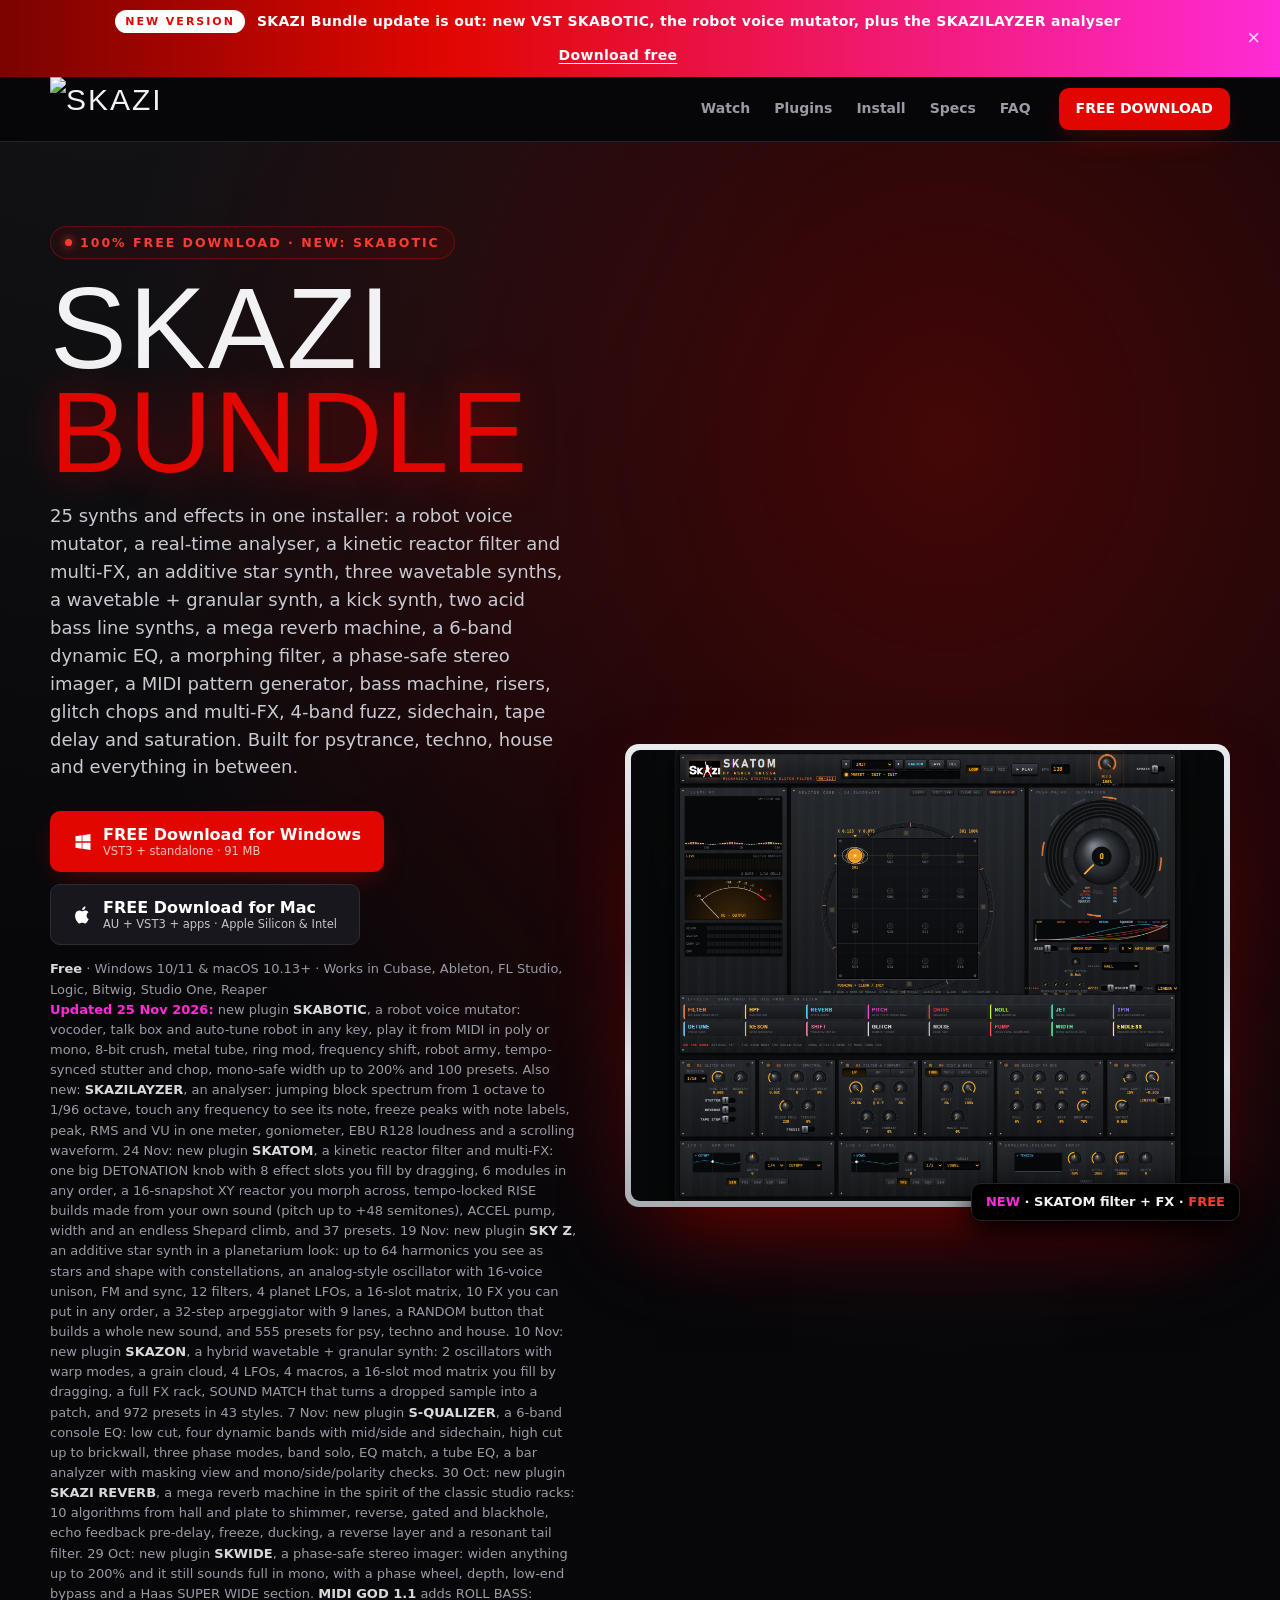
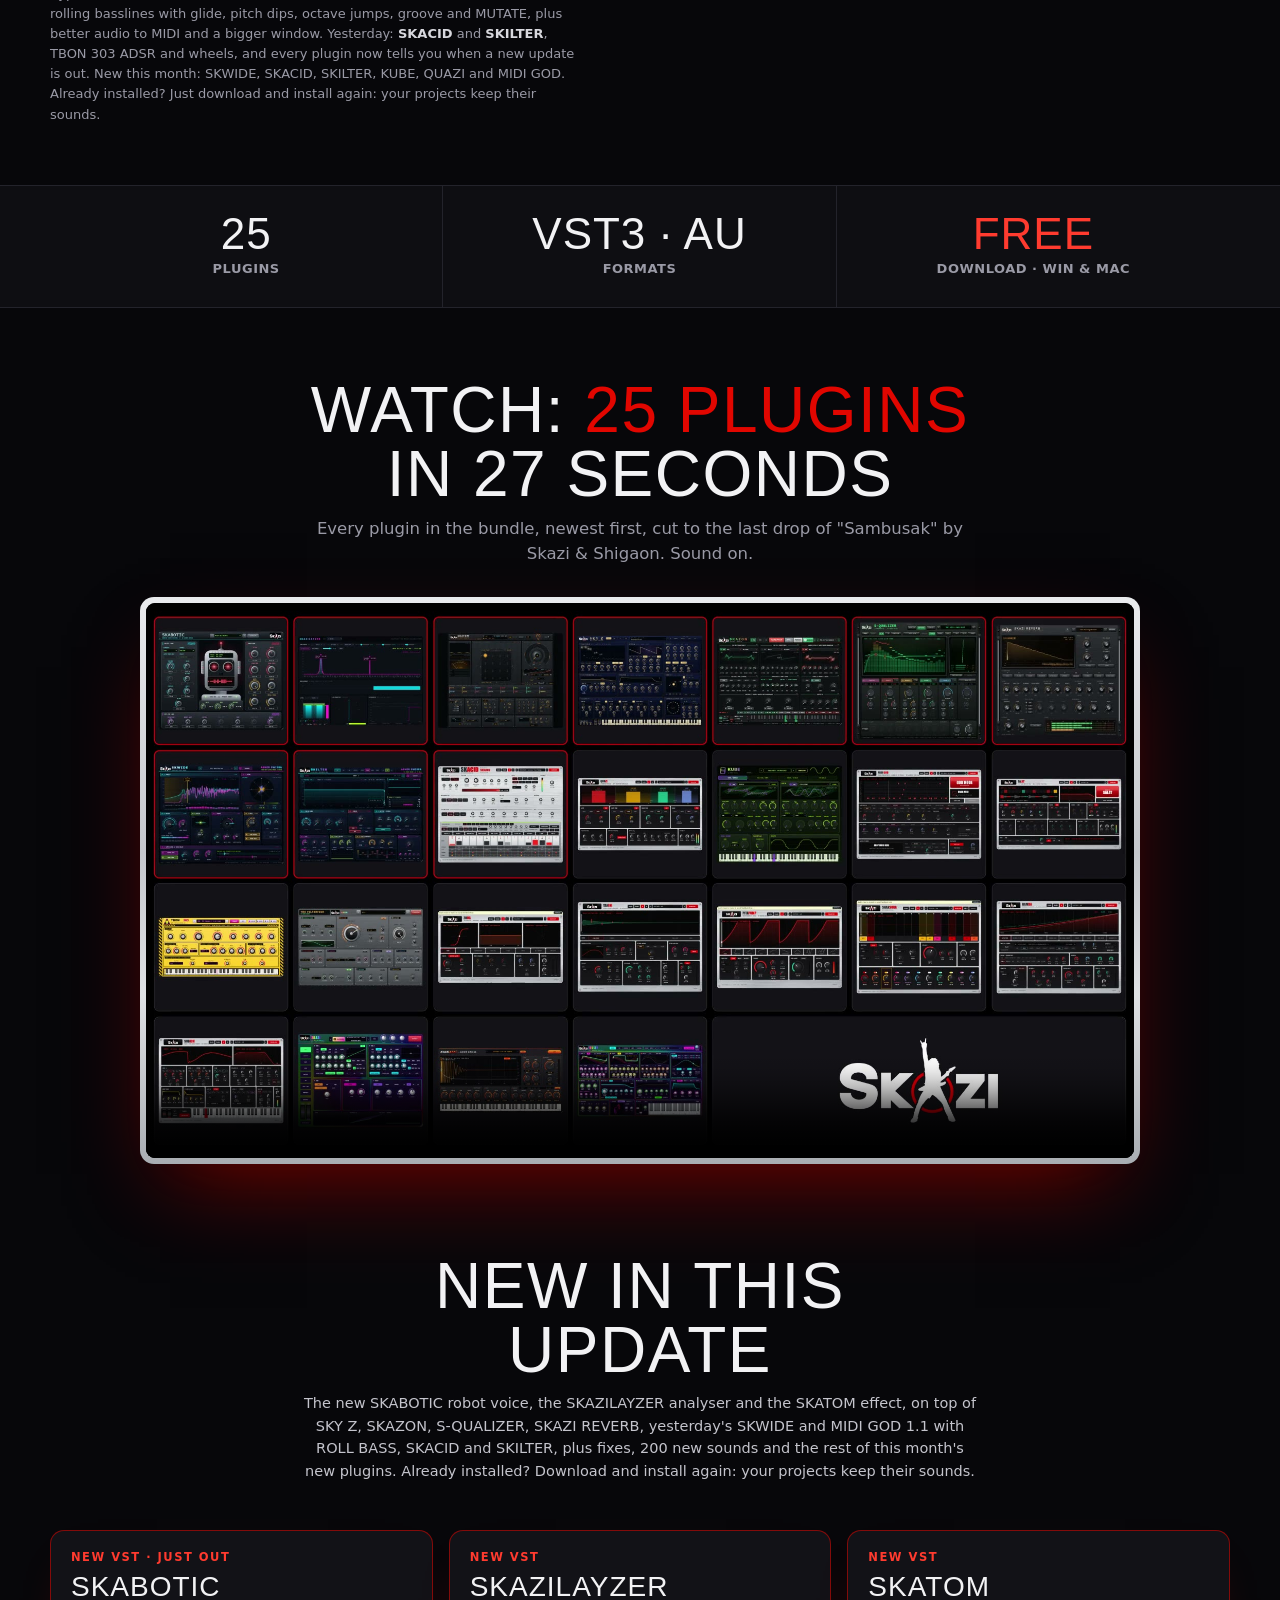
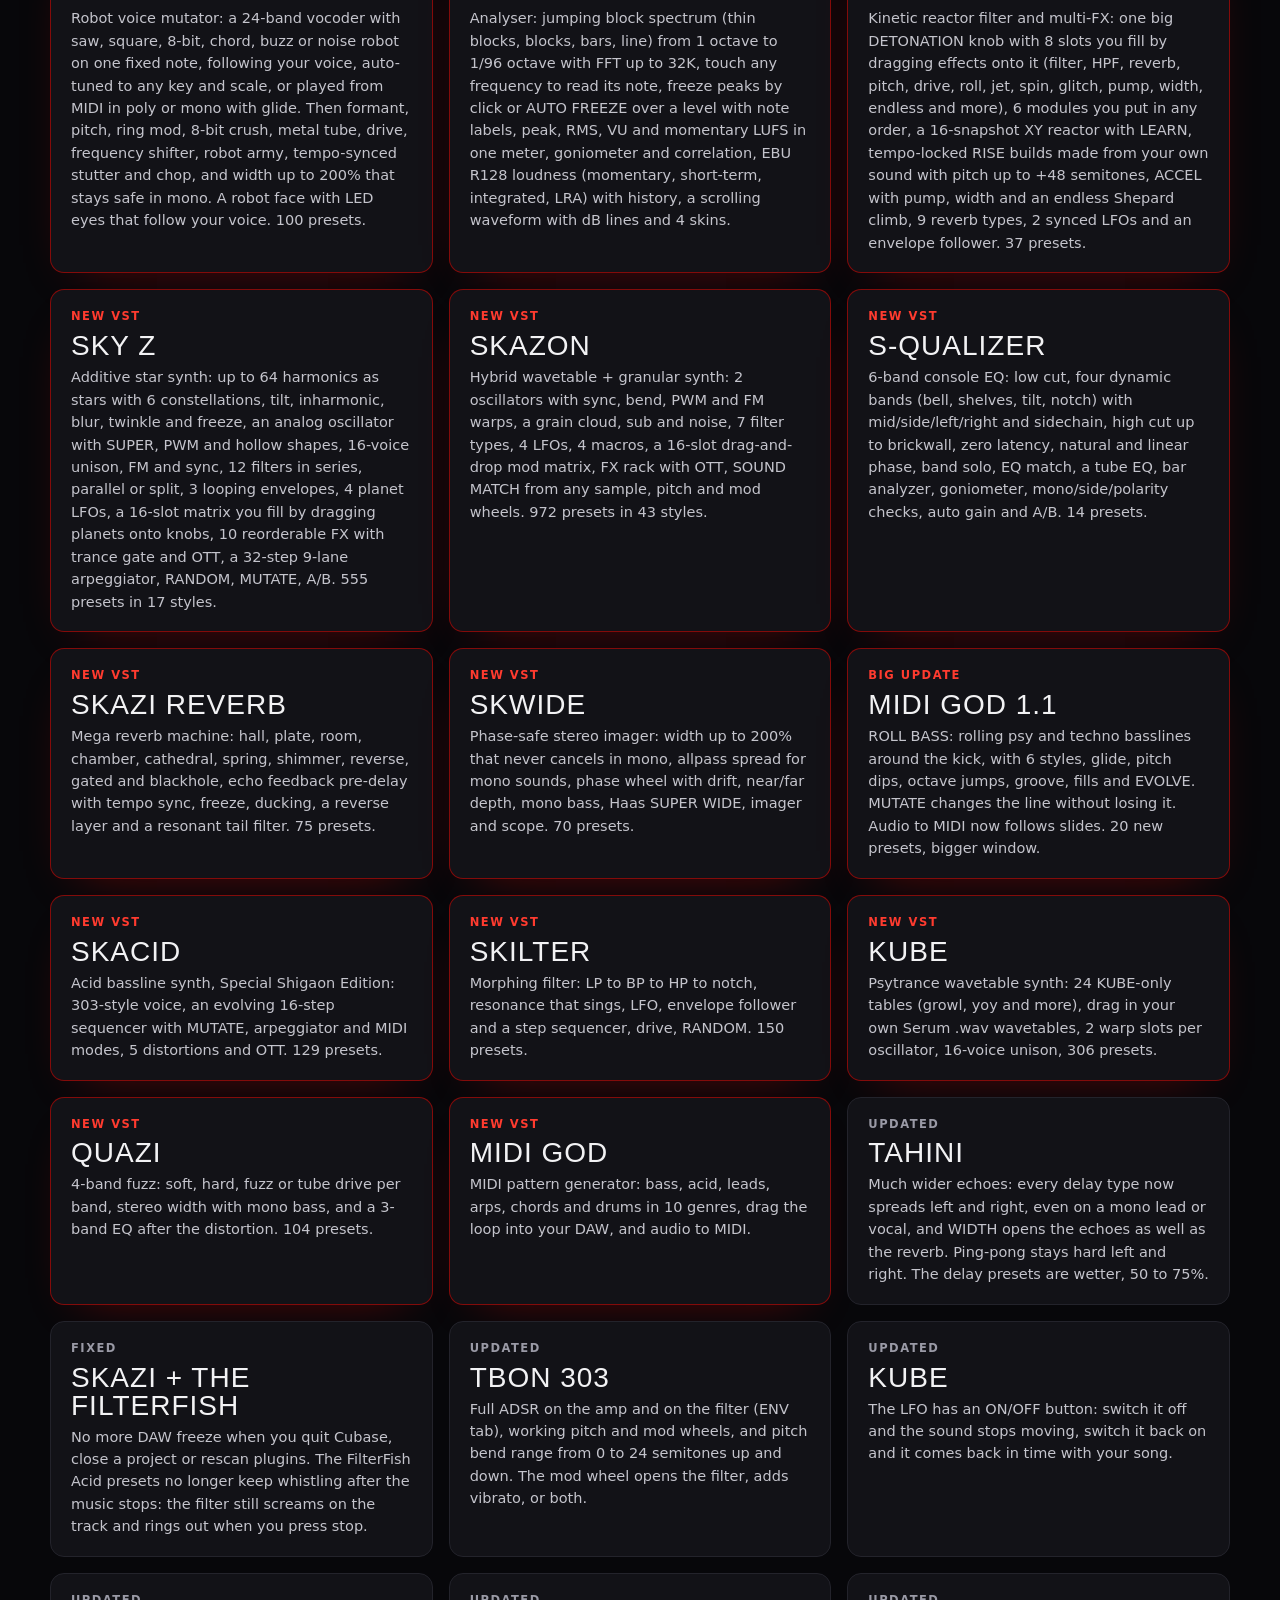
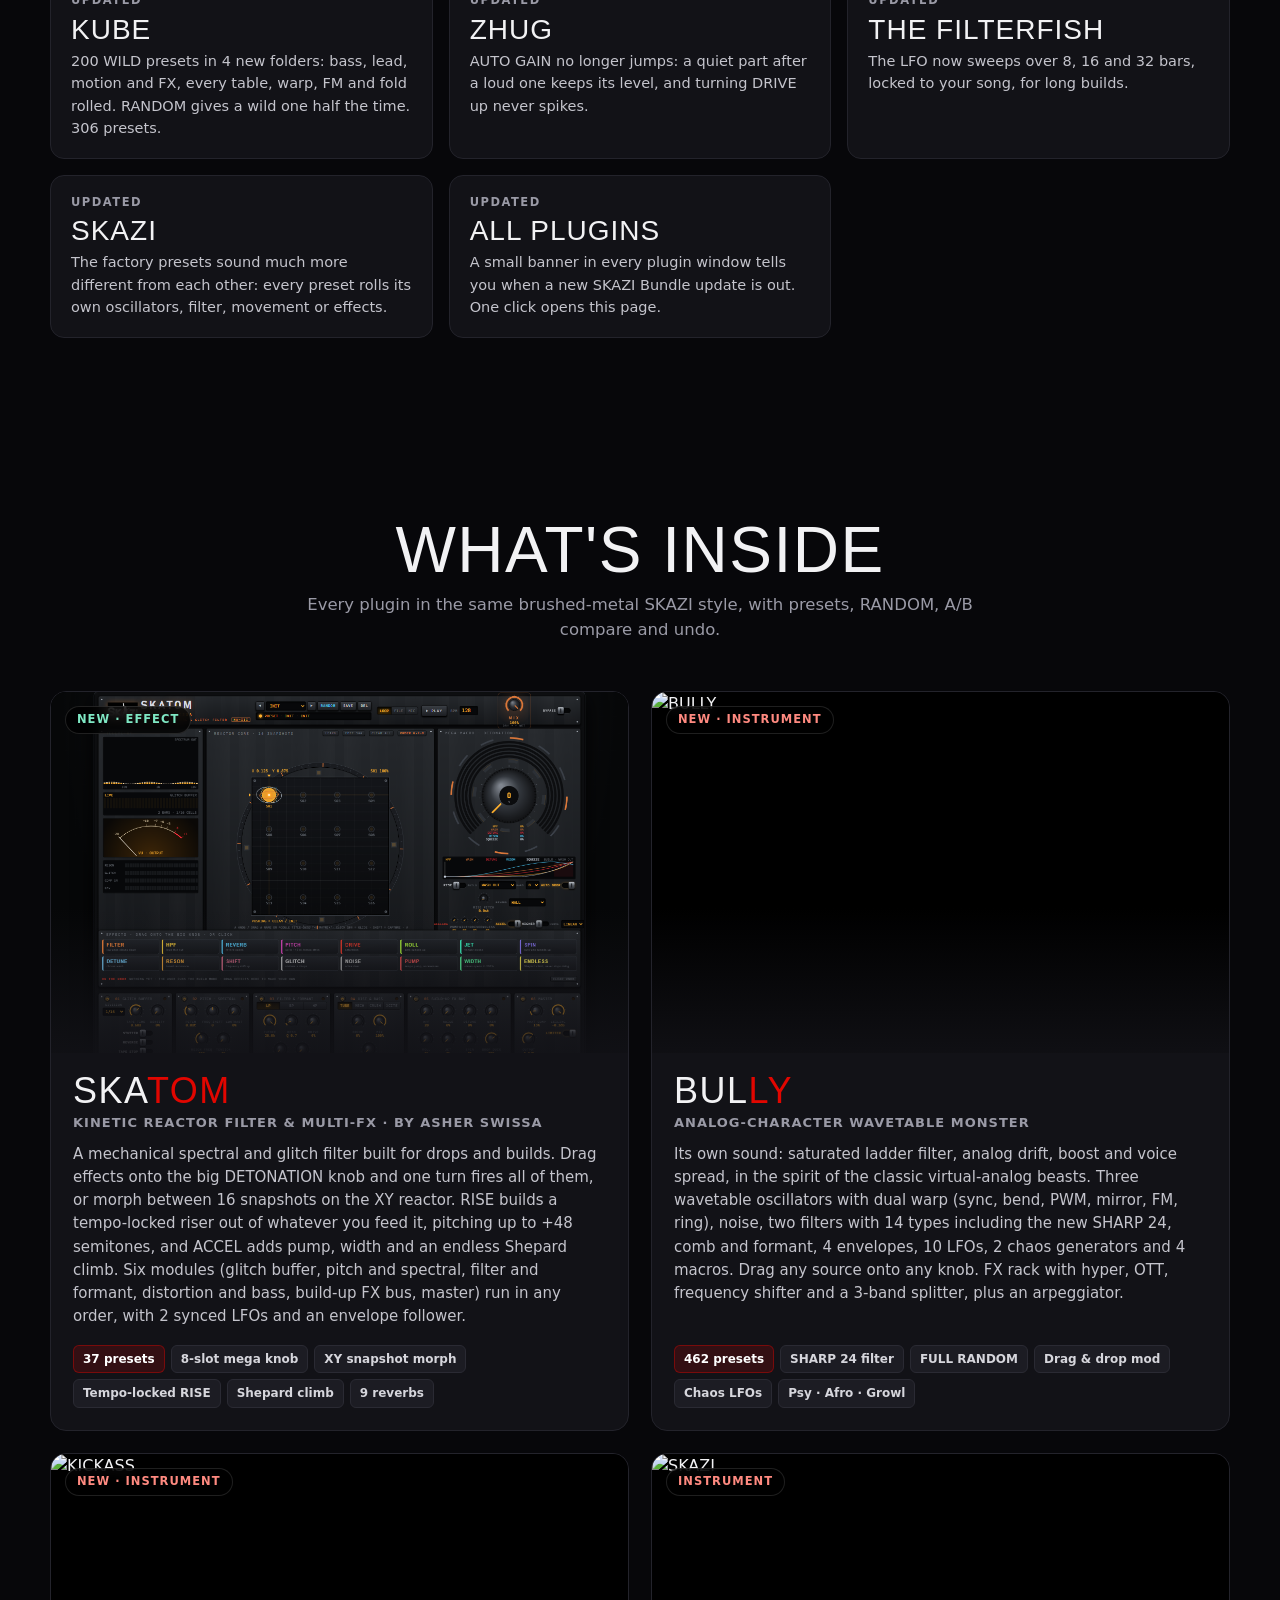
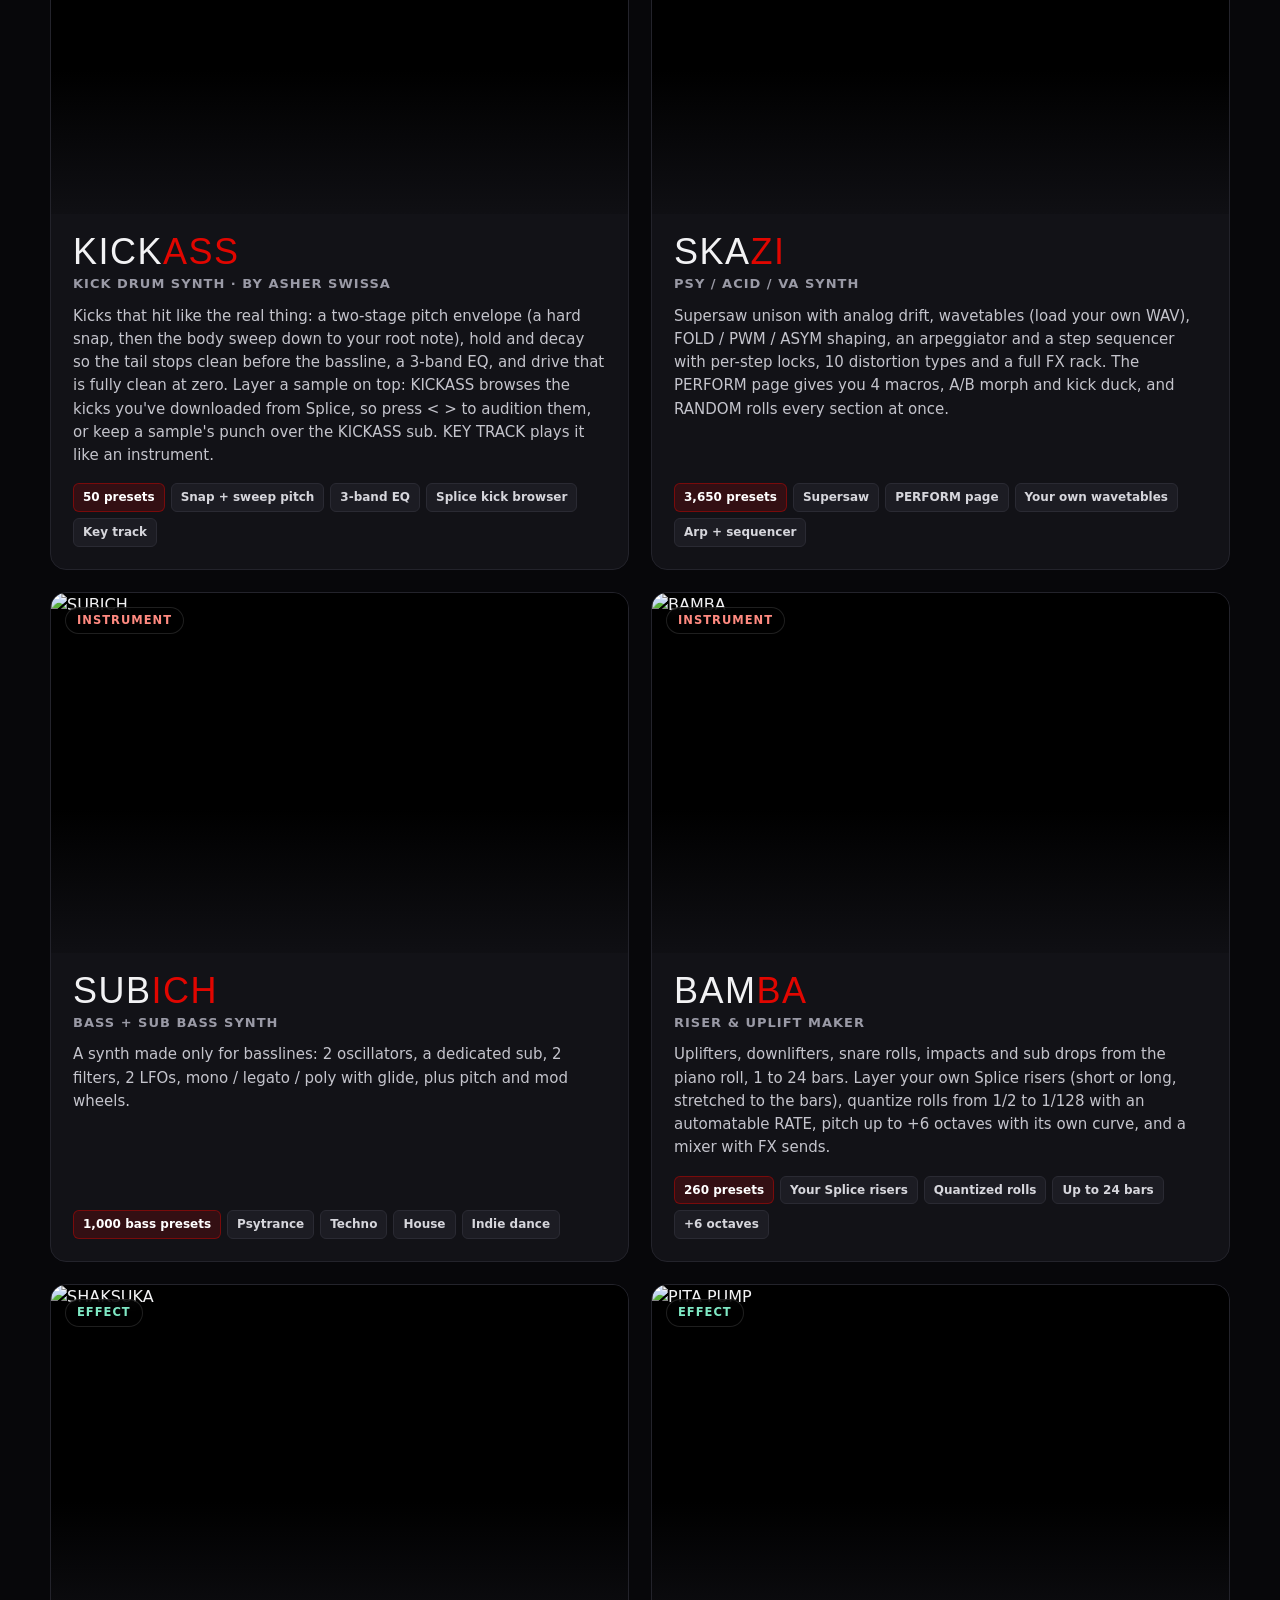
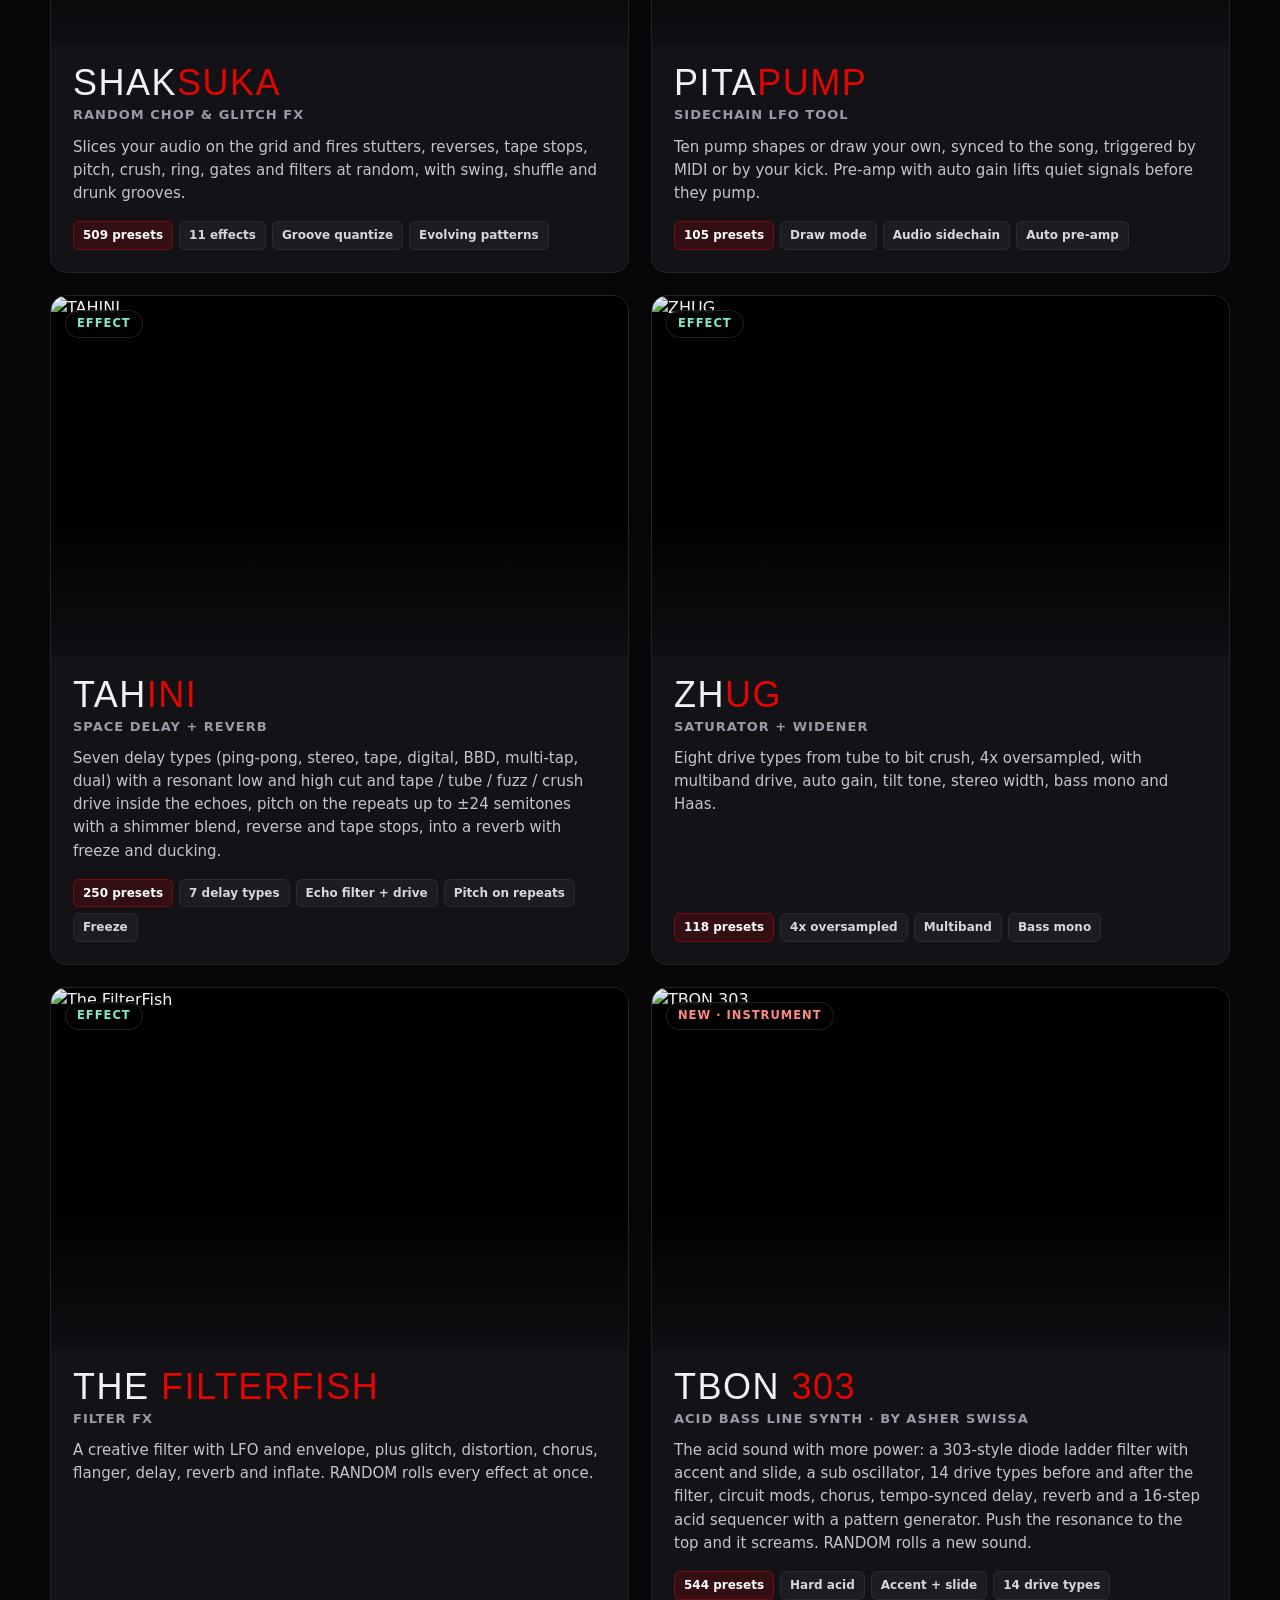
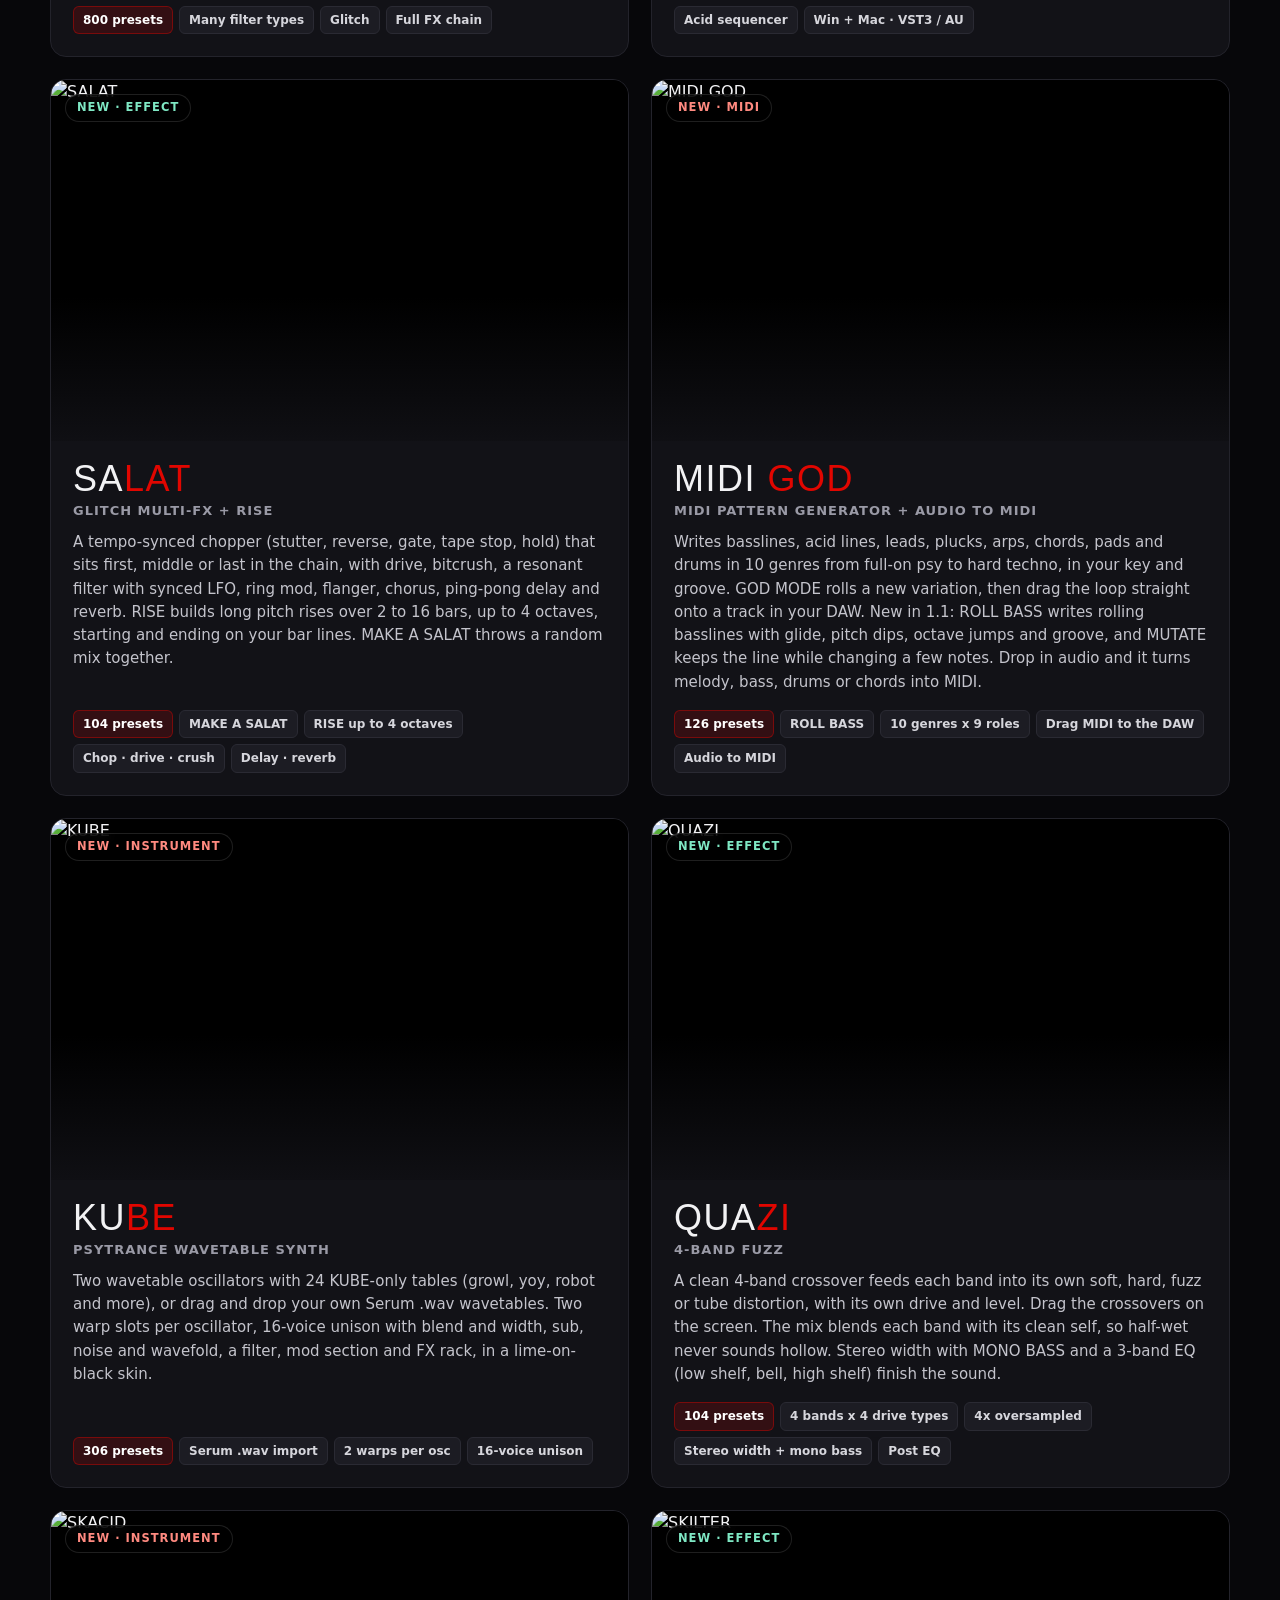
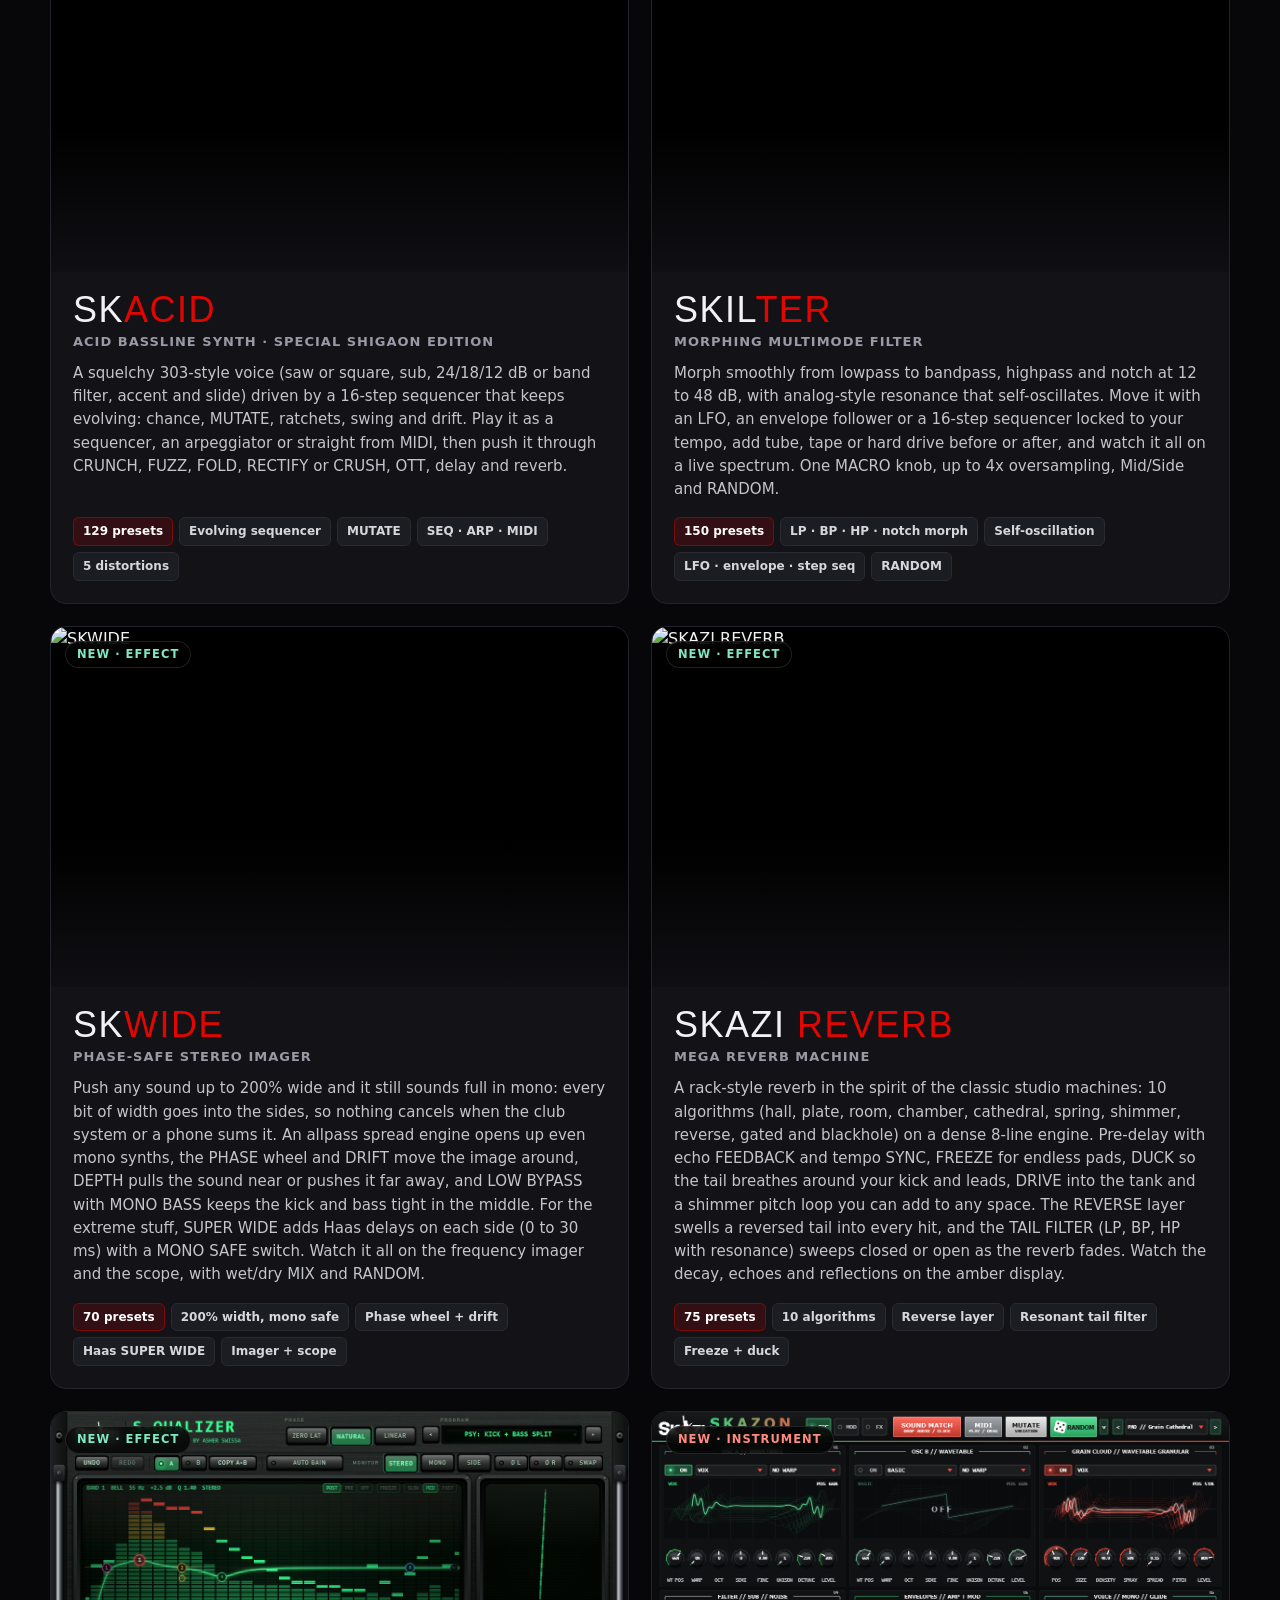
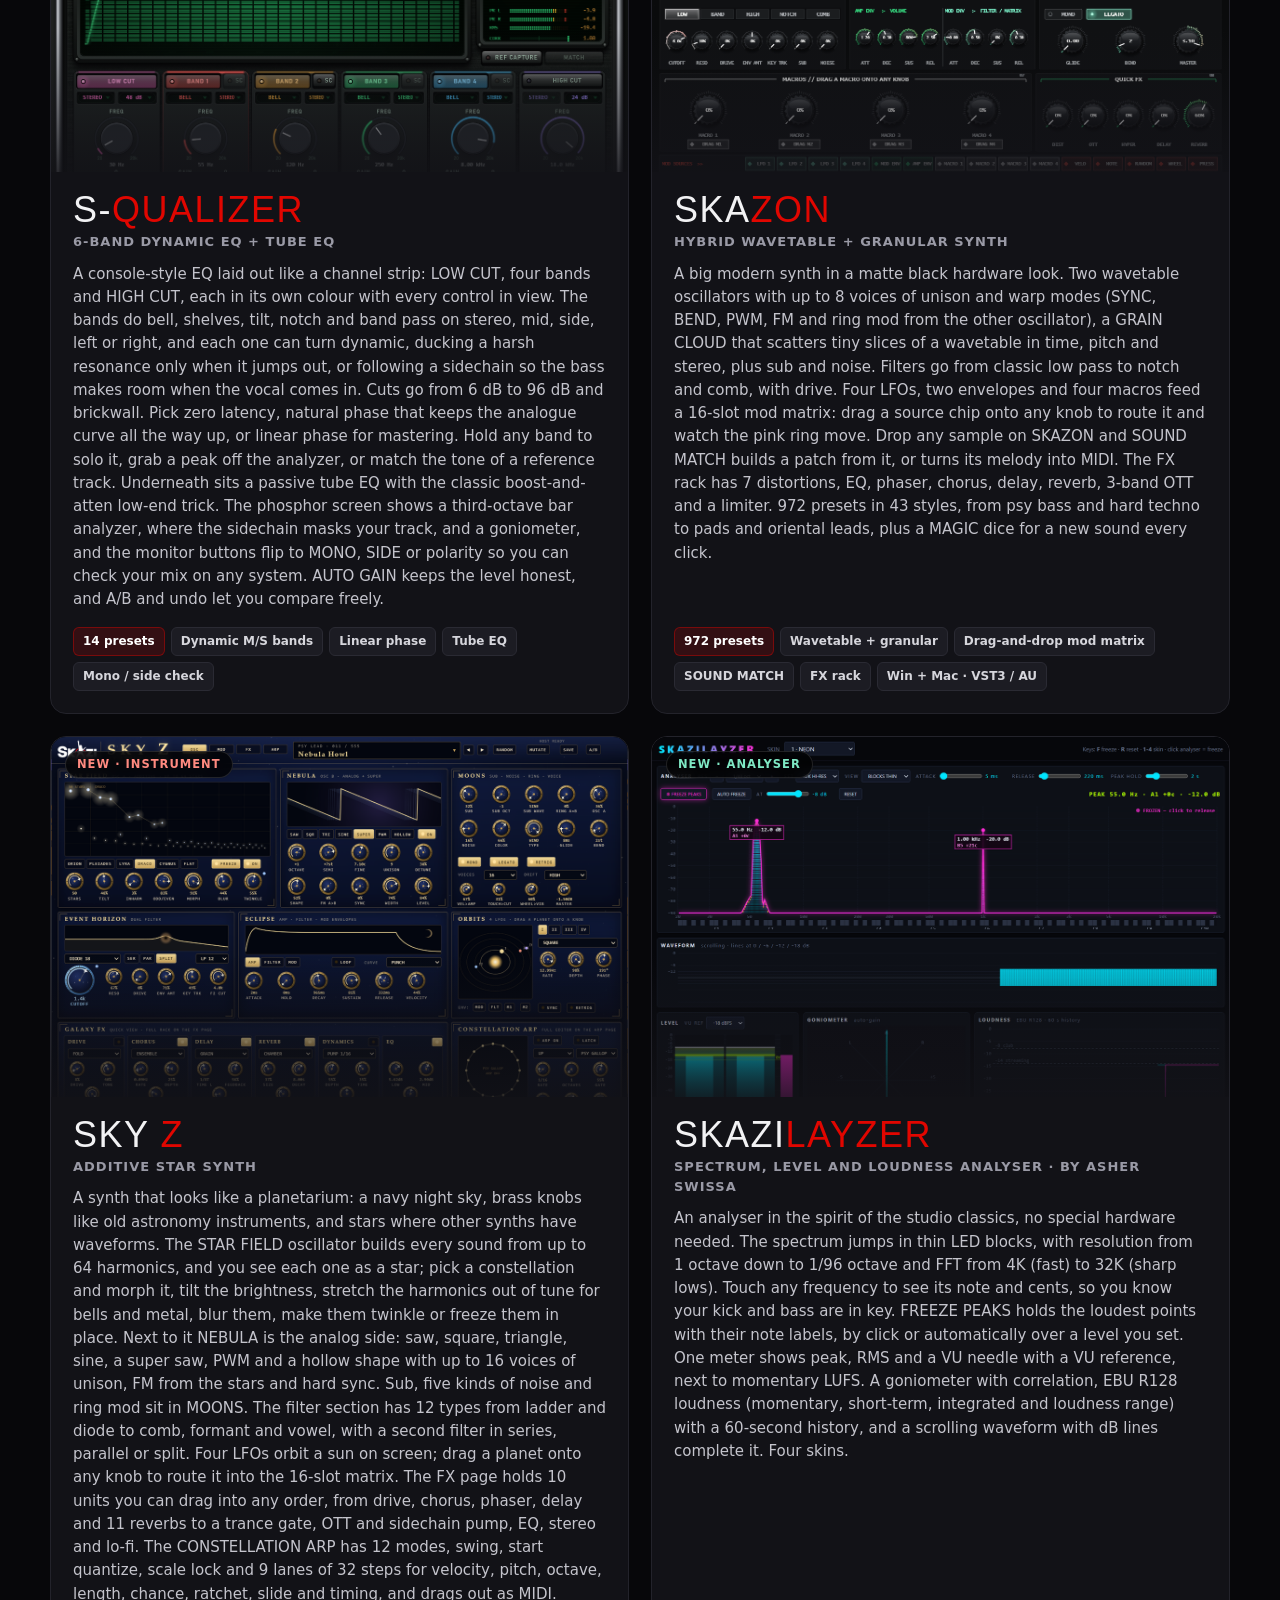
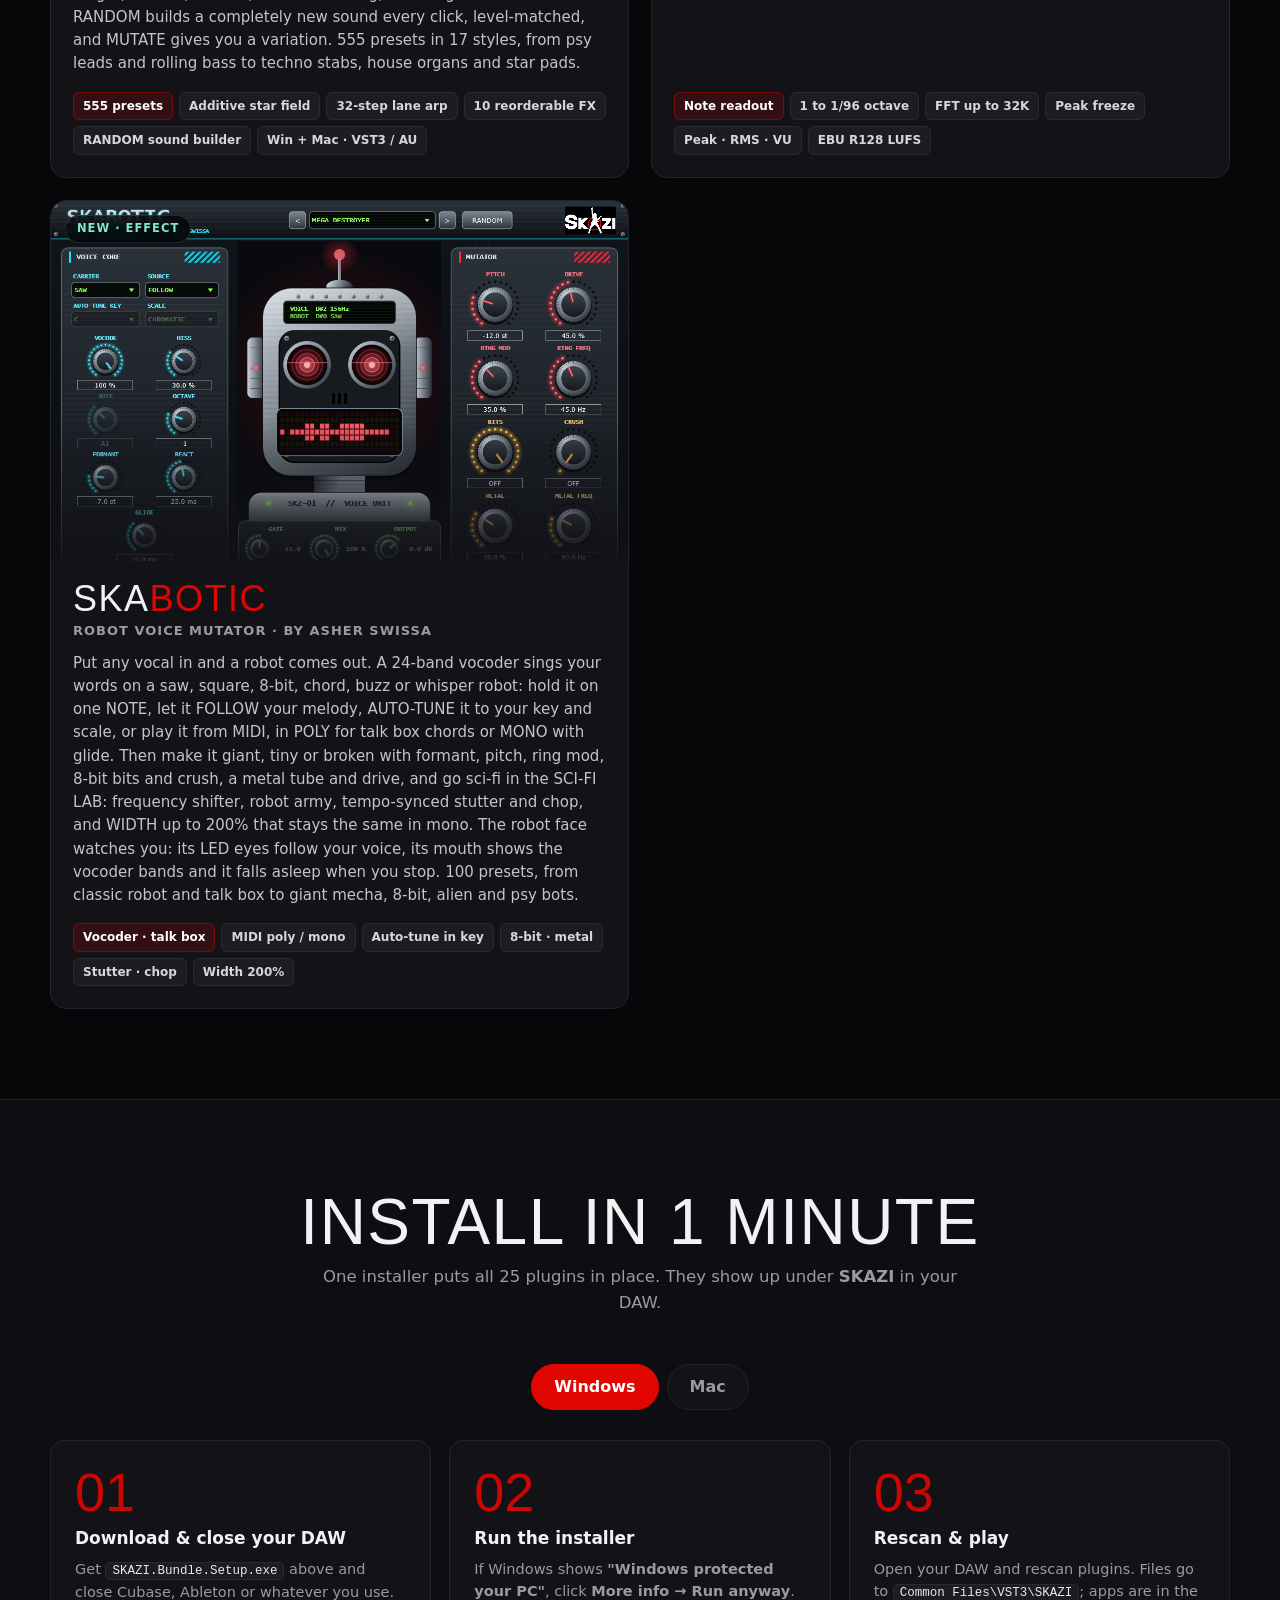
==== commit 66fbb41f: "Page: promo video on Sambusak by Skazi & Shigaon, all 25 plugins newest first [skip ci] Co-Authored-" ====
--- a/docs/index.html
+++ b/docs/index.html
@@ -236,8 +236,8 @@
 
 <section class="promo" id="watch">
   <div class="wrap">
-    <div class="head"><h2>WATCH: <span style="color:var(--red)">25 PLUGINS</span> IN 25 SECONDS</h2><p>Every plugin in the bundle, cut to "We Rise" by REBRN x Asher Swissa. Sound on.</p></div>
-    <div class="frame"><video src="video/skazi-bundle-promo.mp4?v=25" poster="img/promo-poster.jpg?v=25" controls playsinline preload="metadata" width="1920" height="1080"></video></div>
+    <div class="head"><h2>WATCH: <span style="color:var(--red)">25 PLUGINS</span> IN 27 SECONDS</h2><p>Every plugin in the bundle, newest first, cut to the last drop of "Sambusak" by Skazi &amp; Shigaon. Sound on.</p></div>
+    <div class="frame"><video src="video/skazi-bundle-promo.mp4?v=26" poster="img/promo-poster.jpg?v=26" controls playsinline preload="metadata" width="1920" height="1080"></video></div>
   </div>
 </section>
 
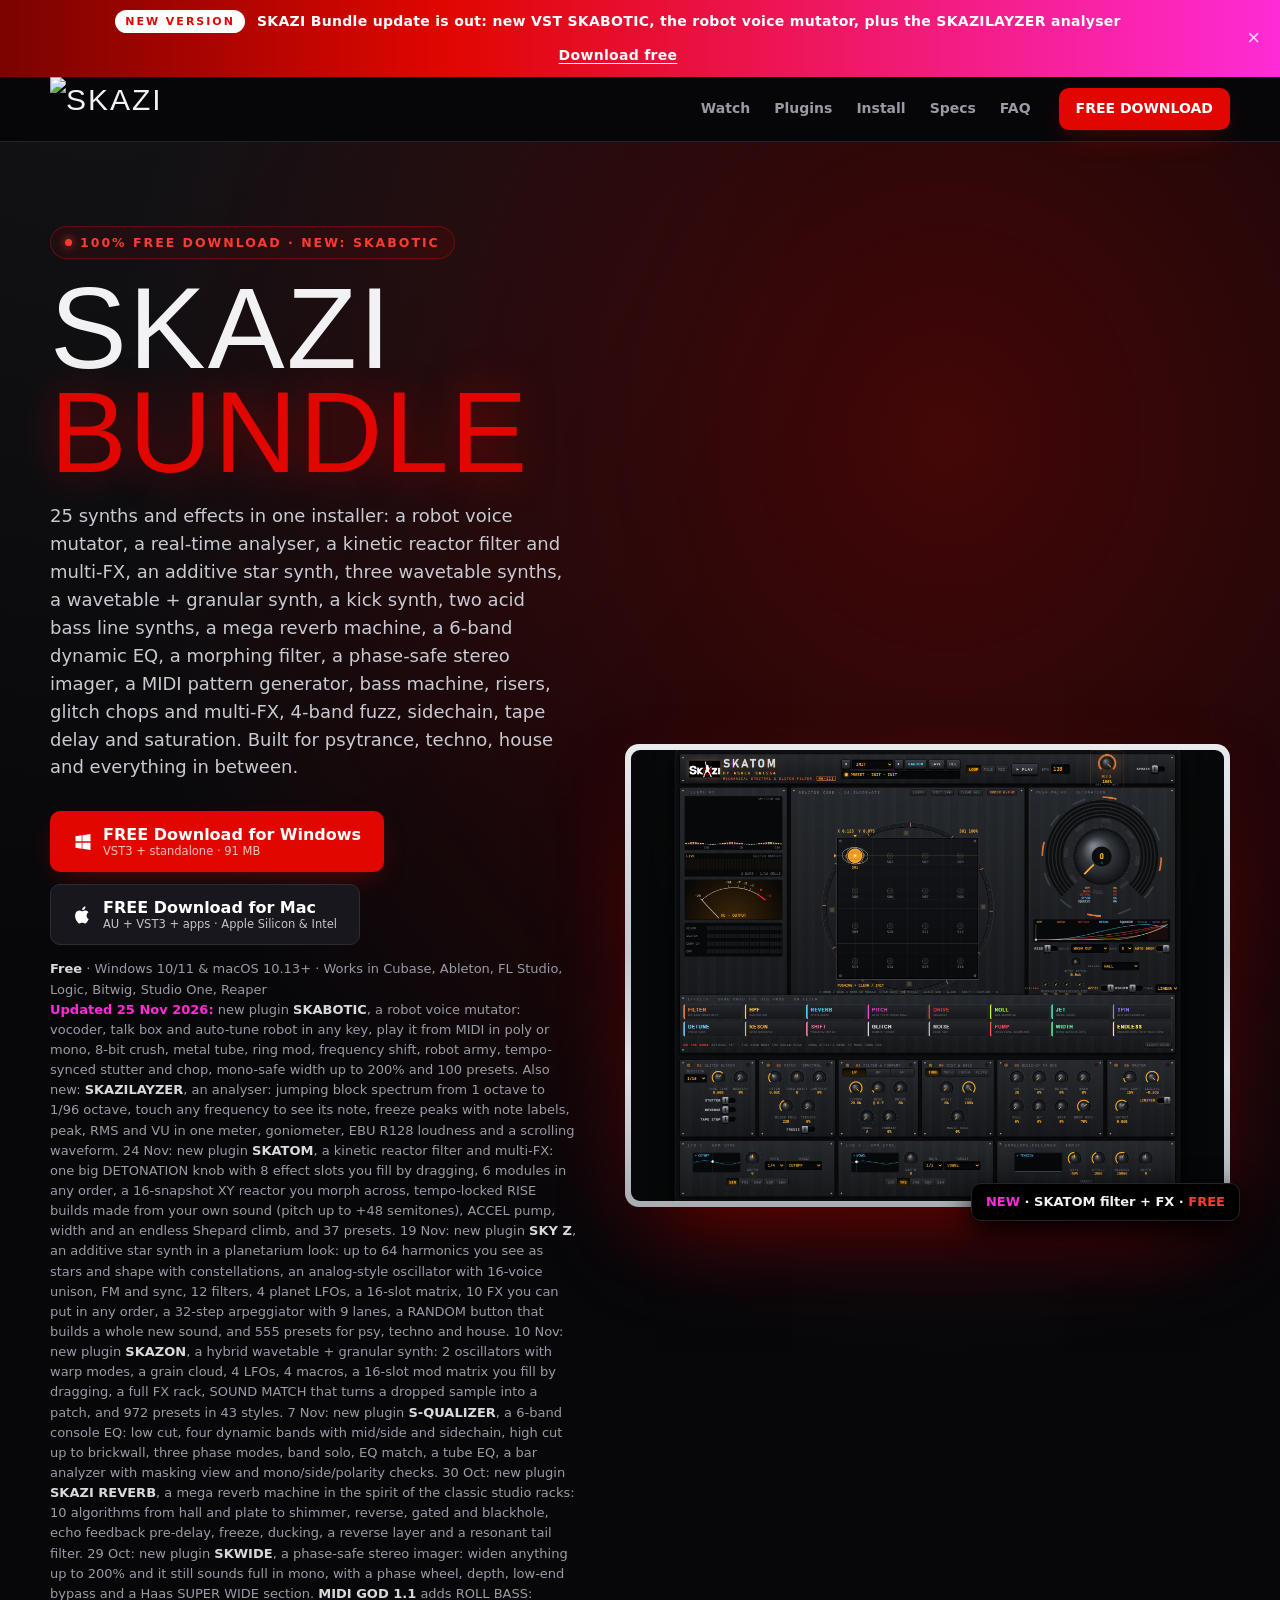
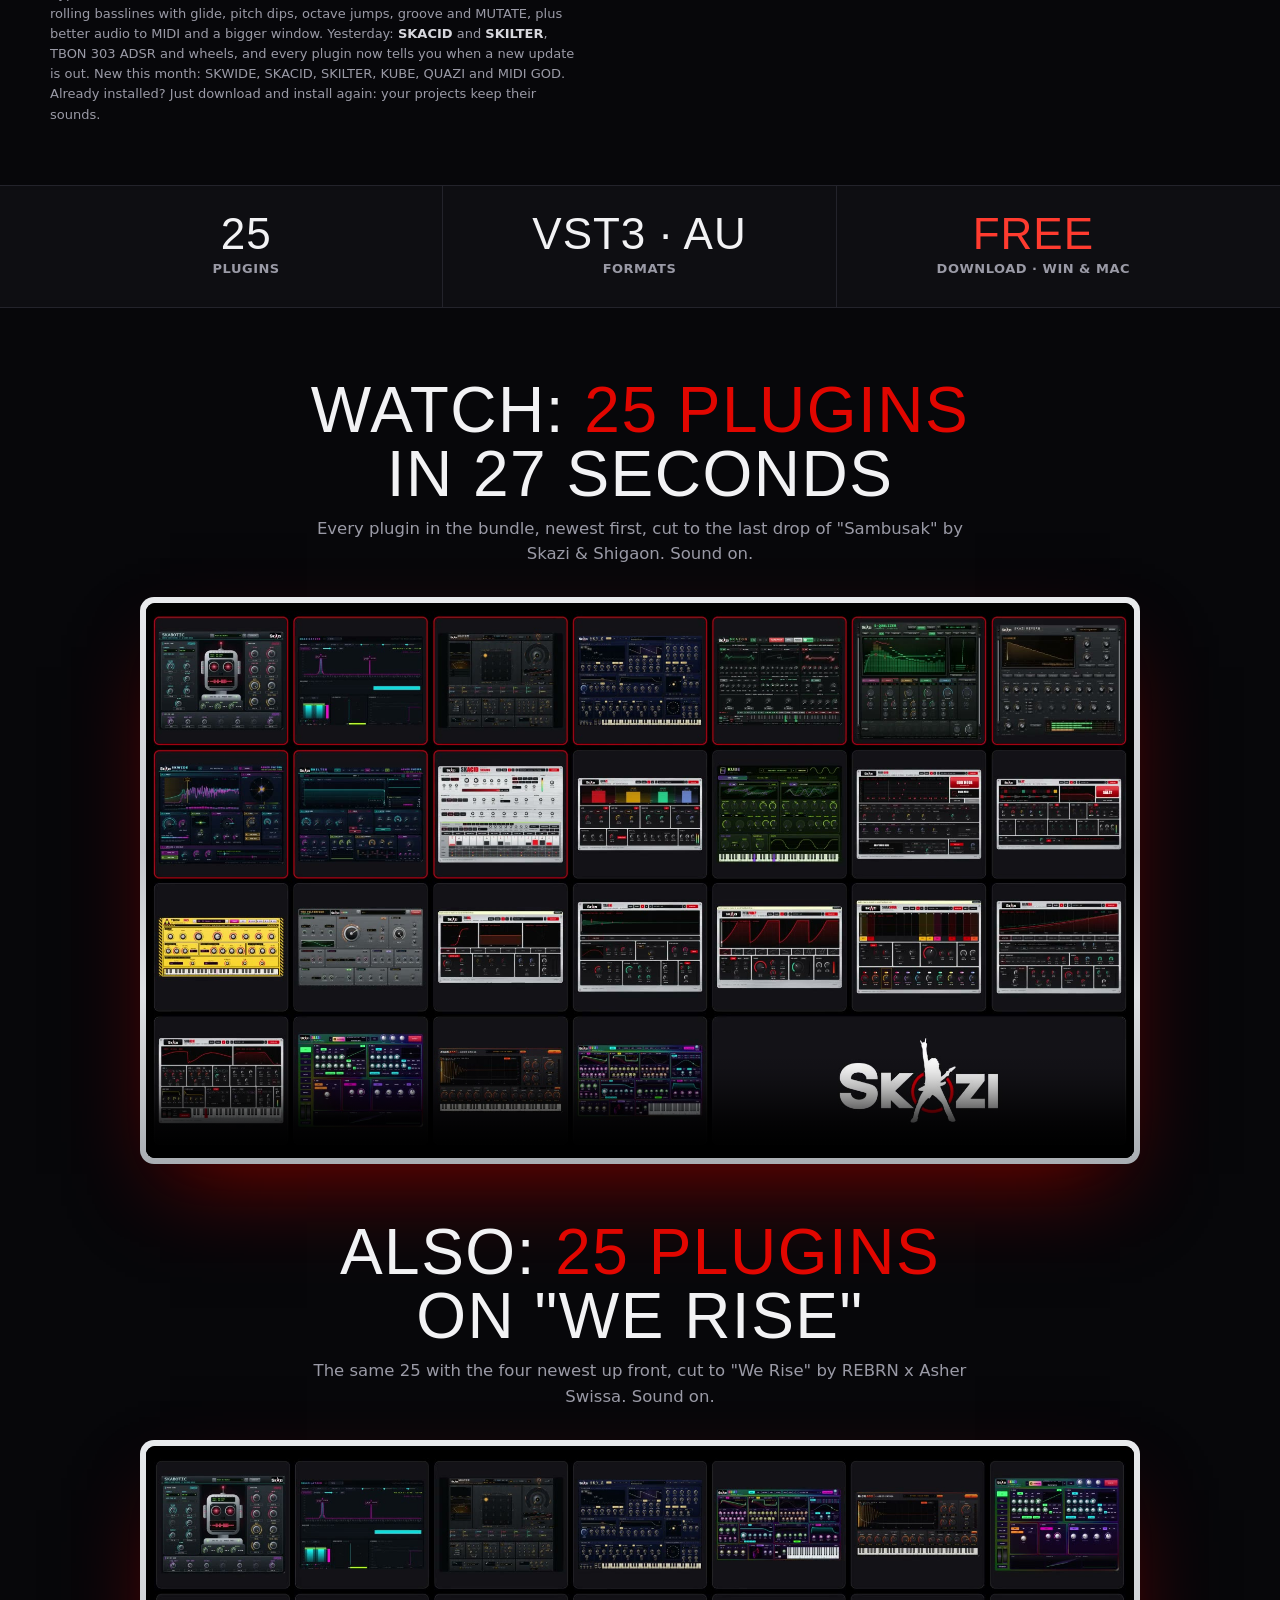
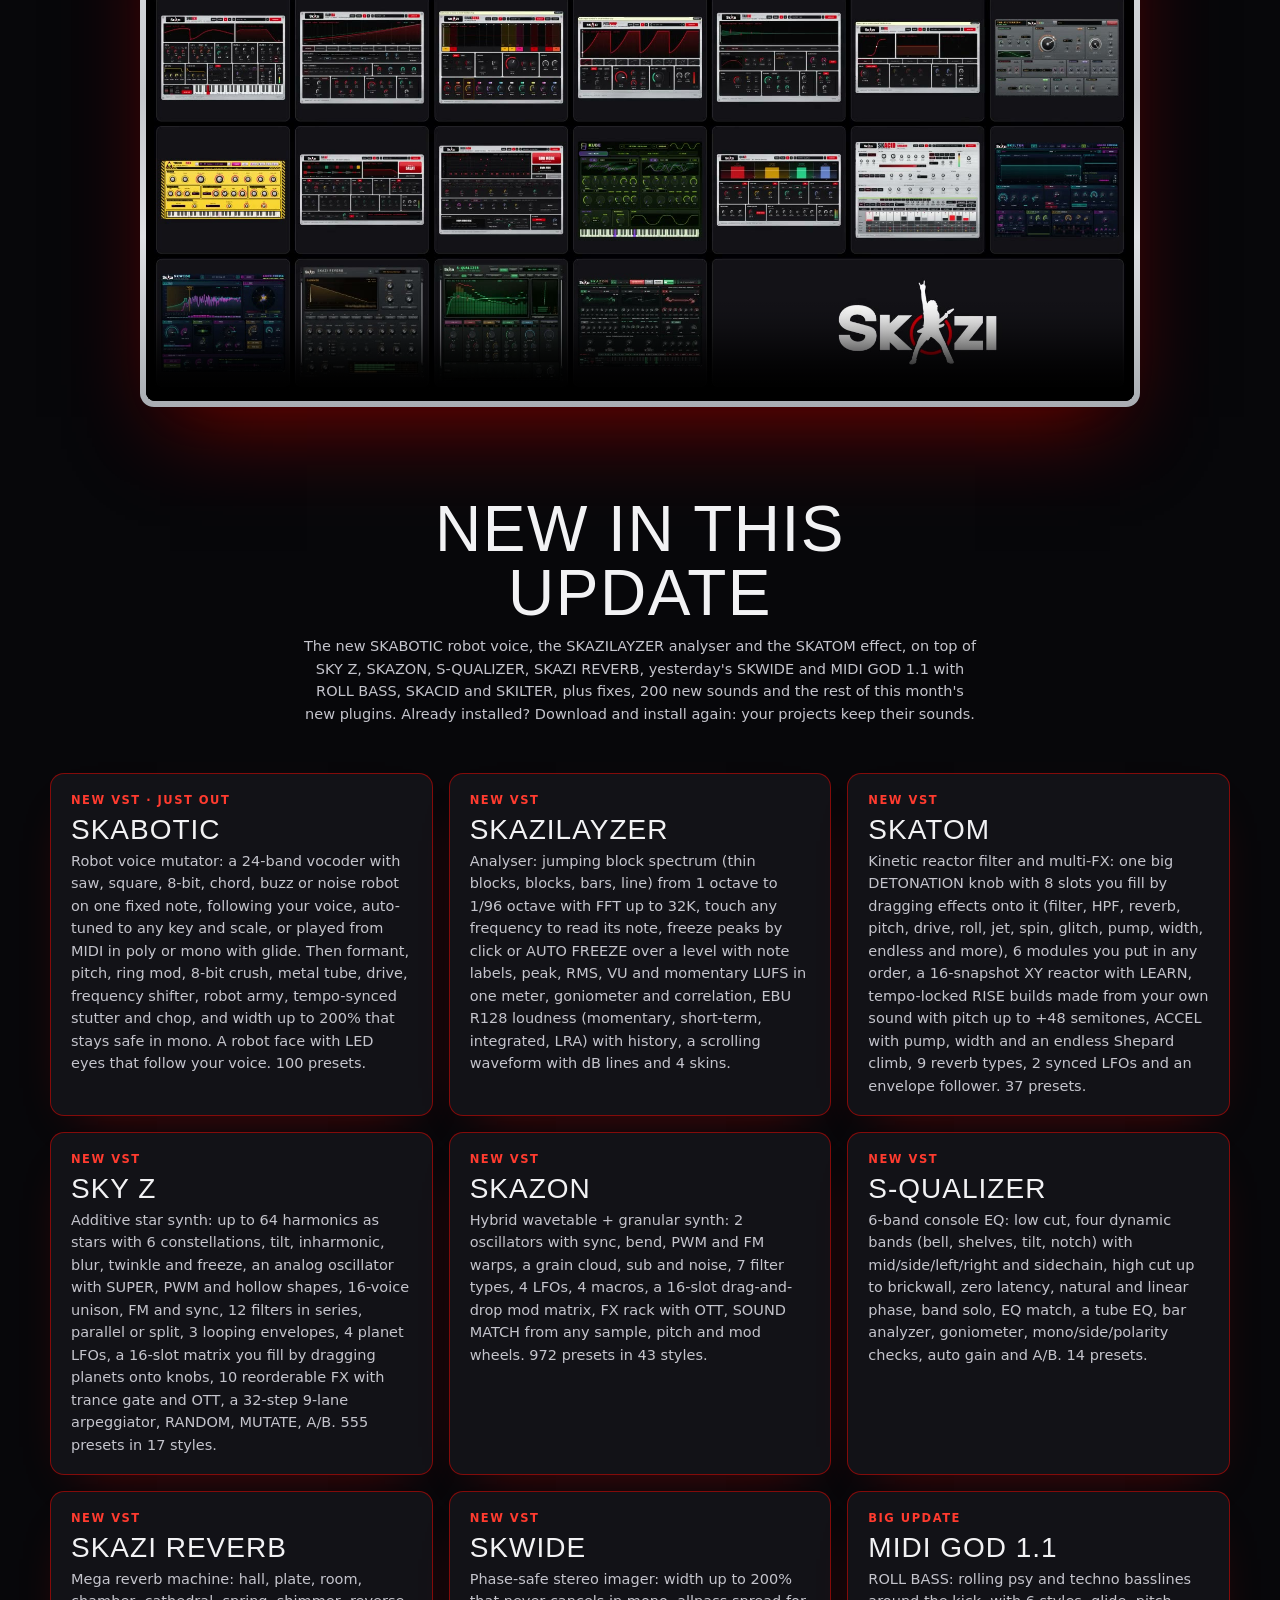
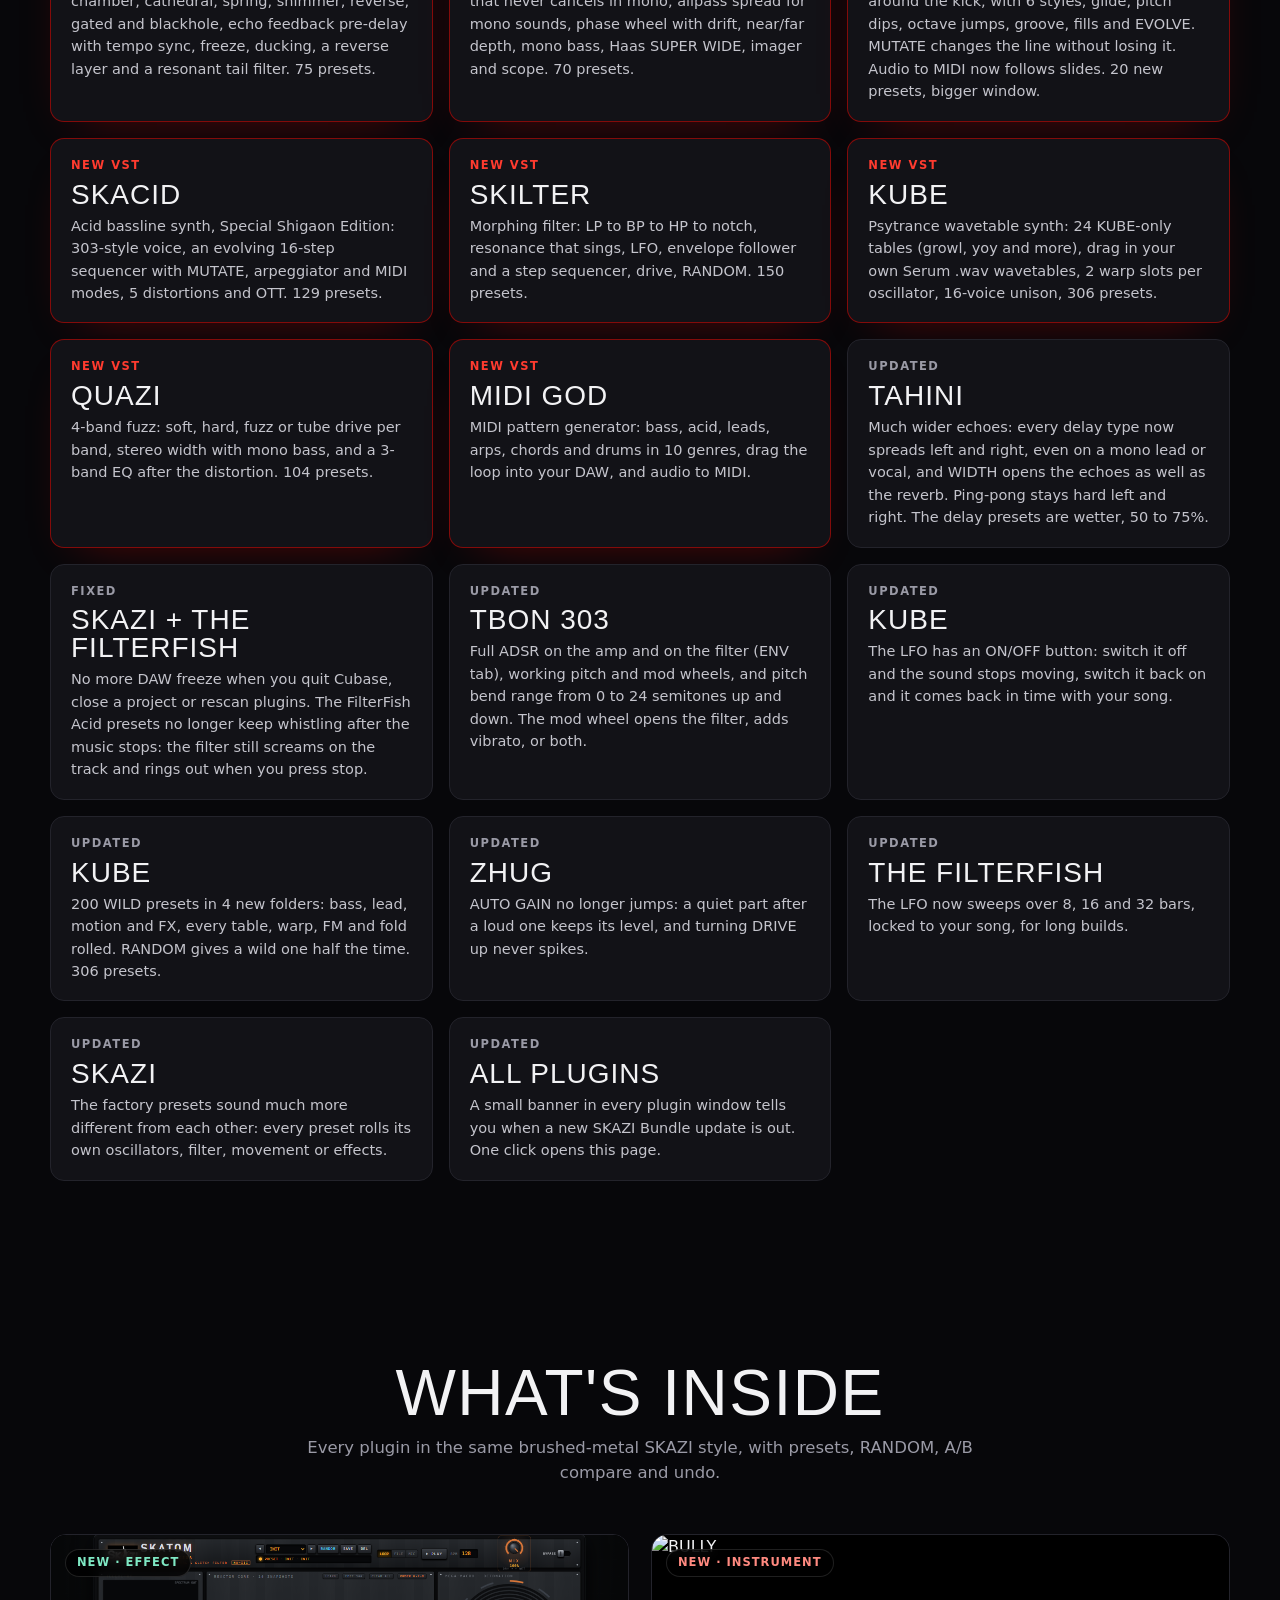
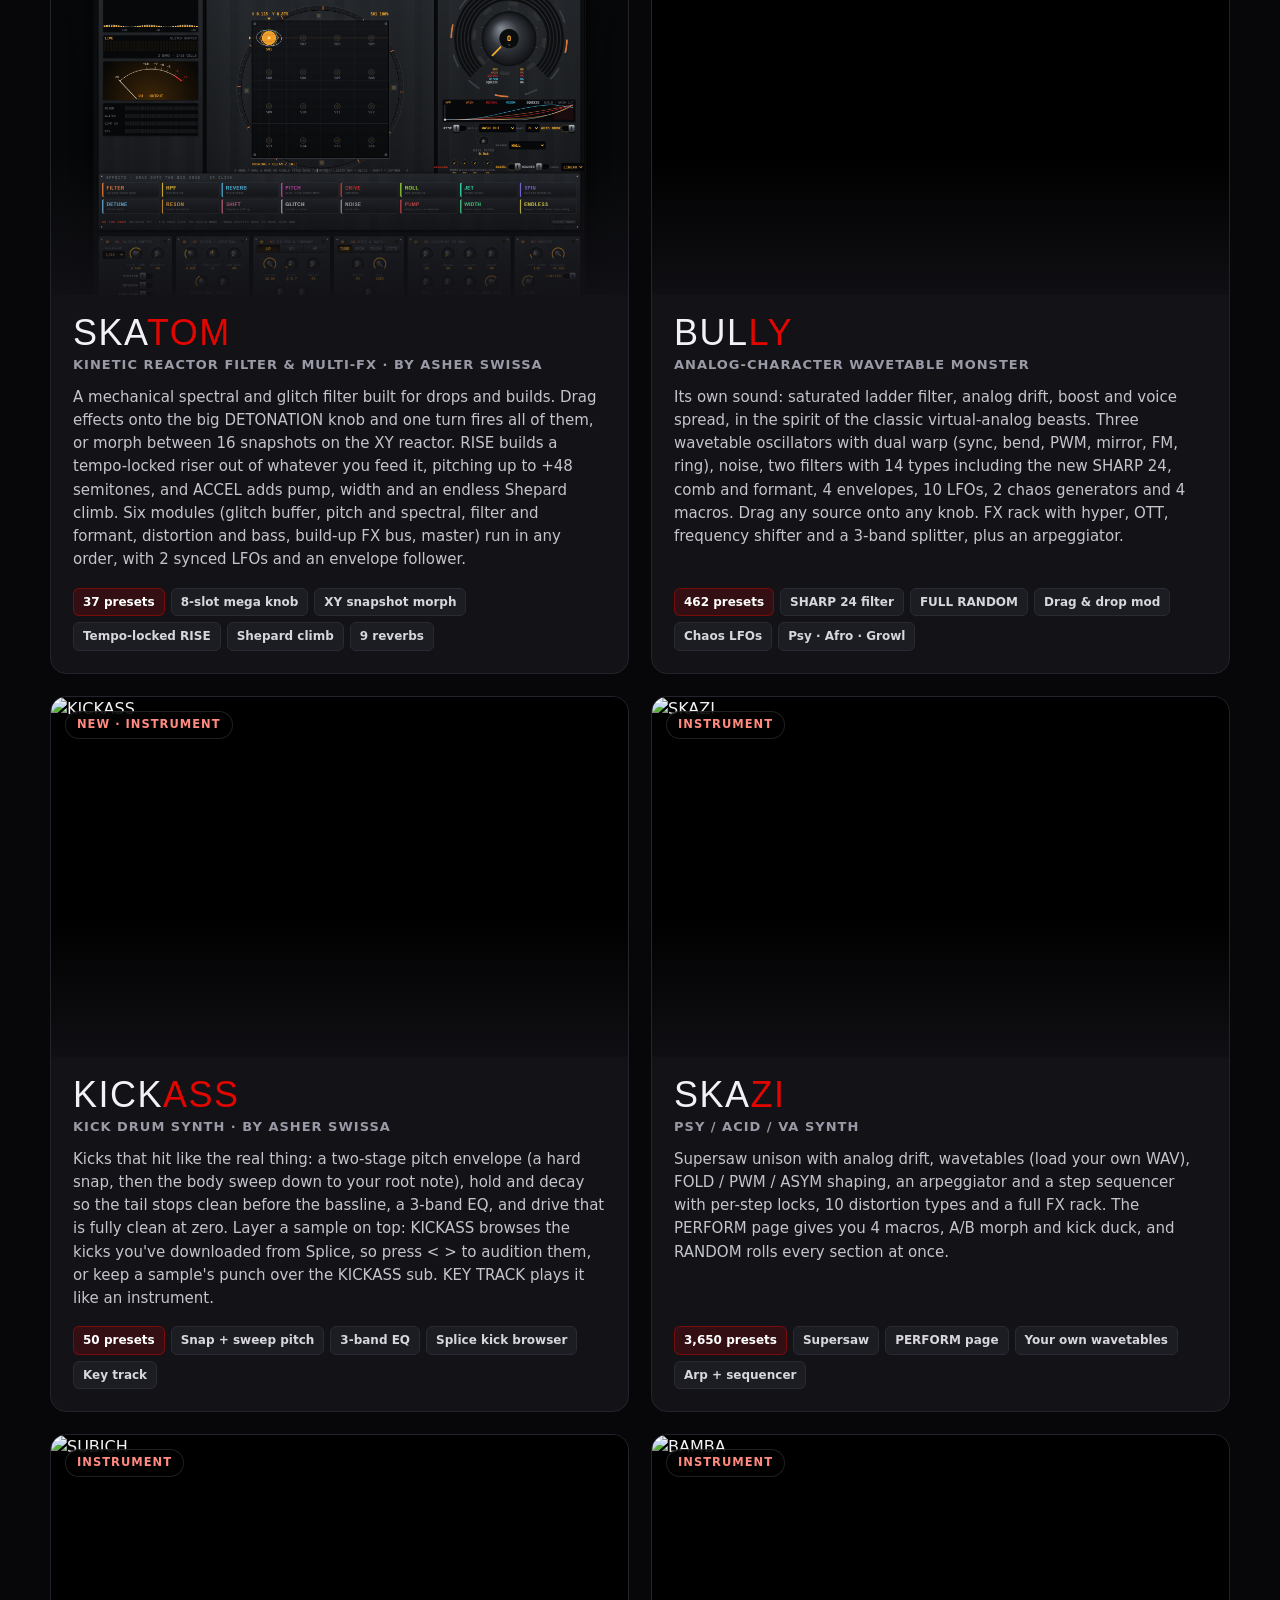
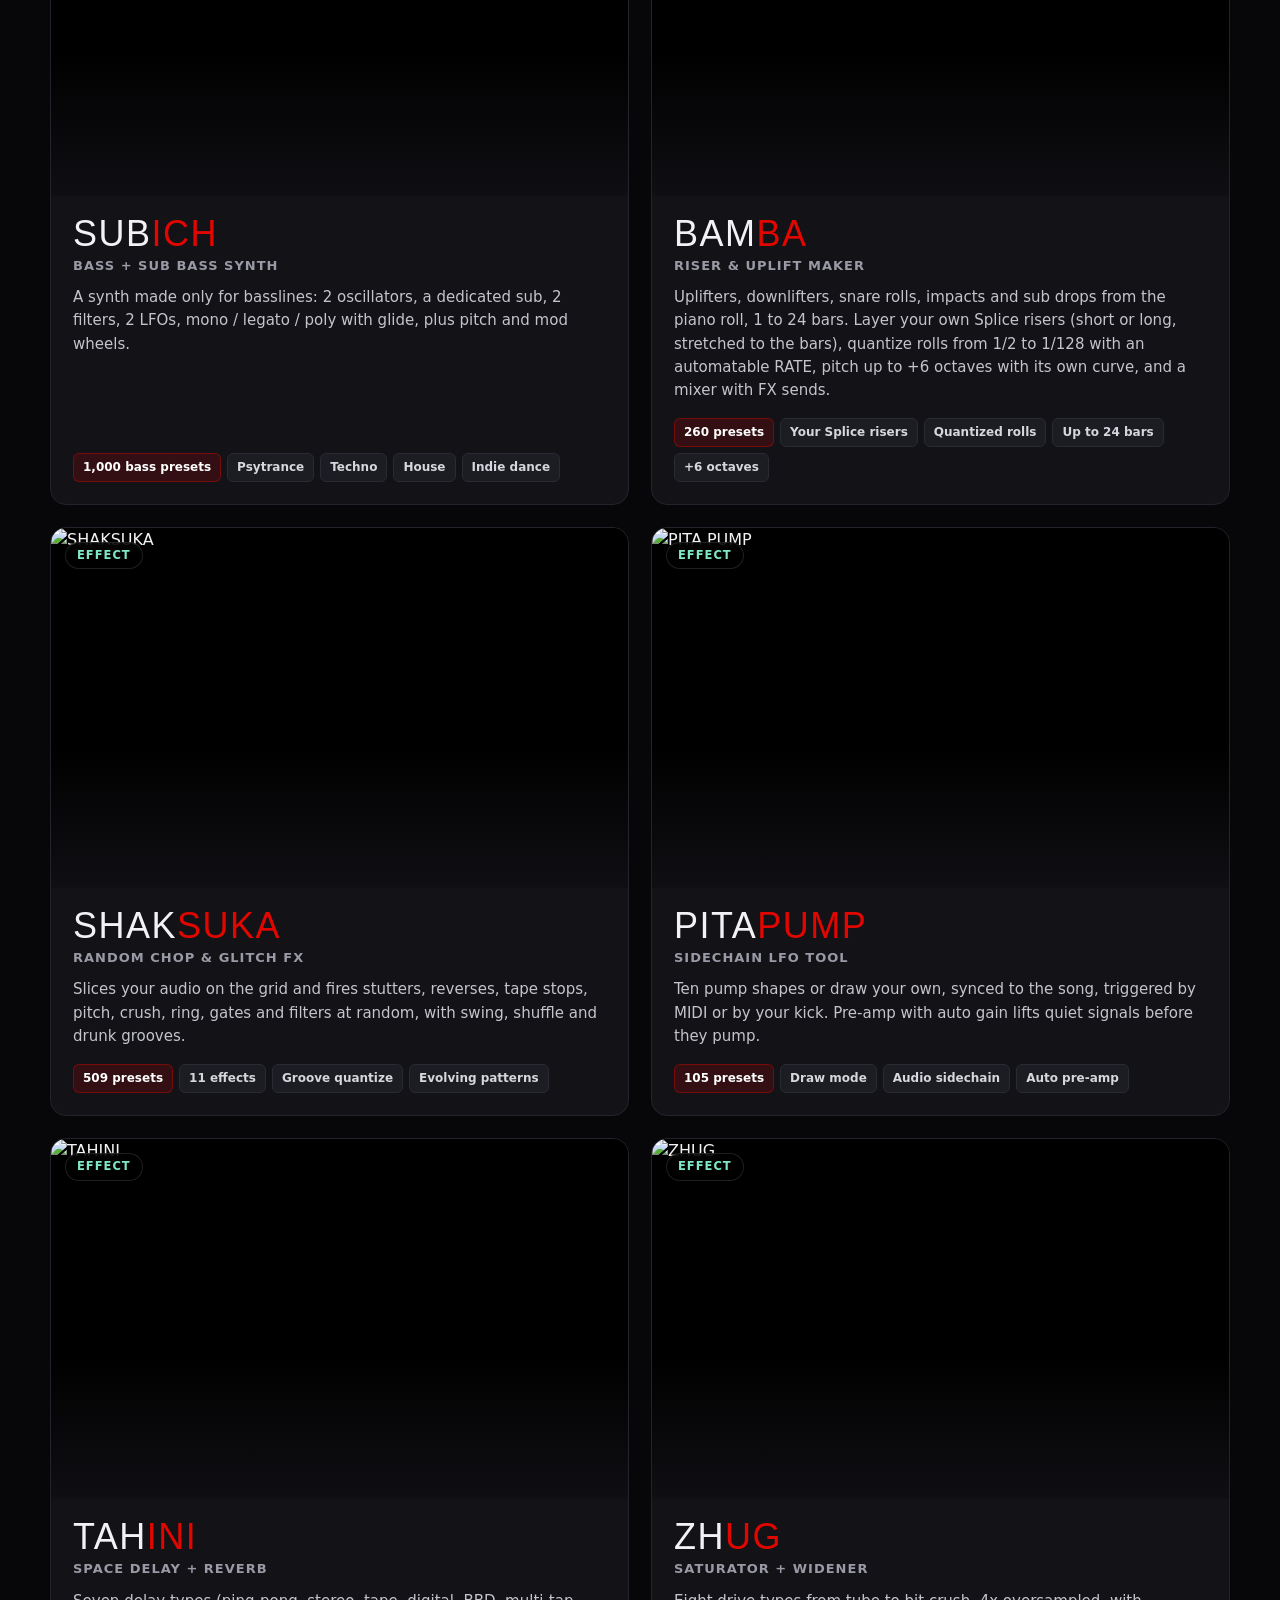
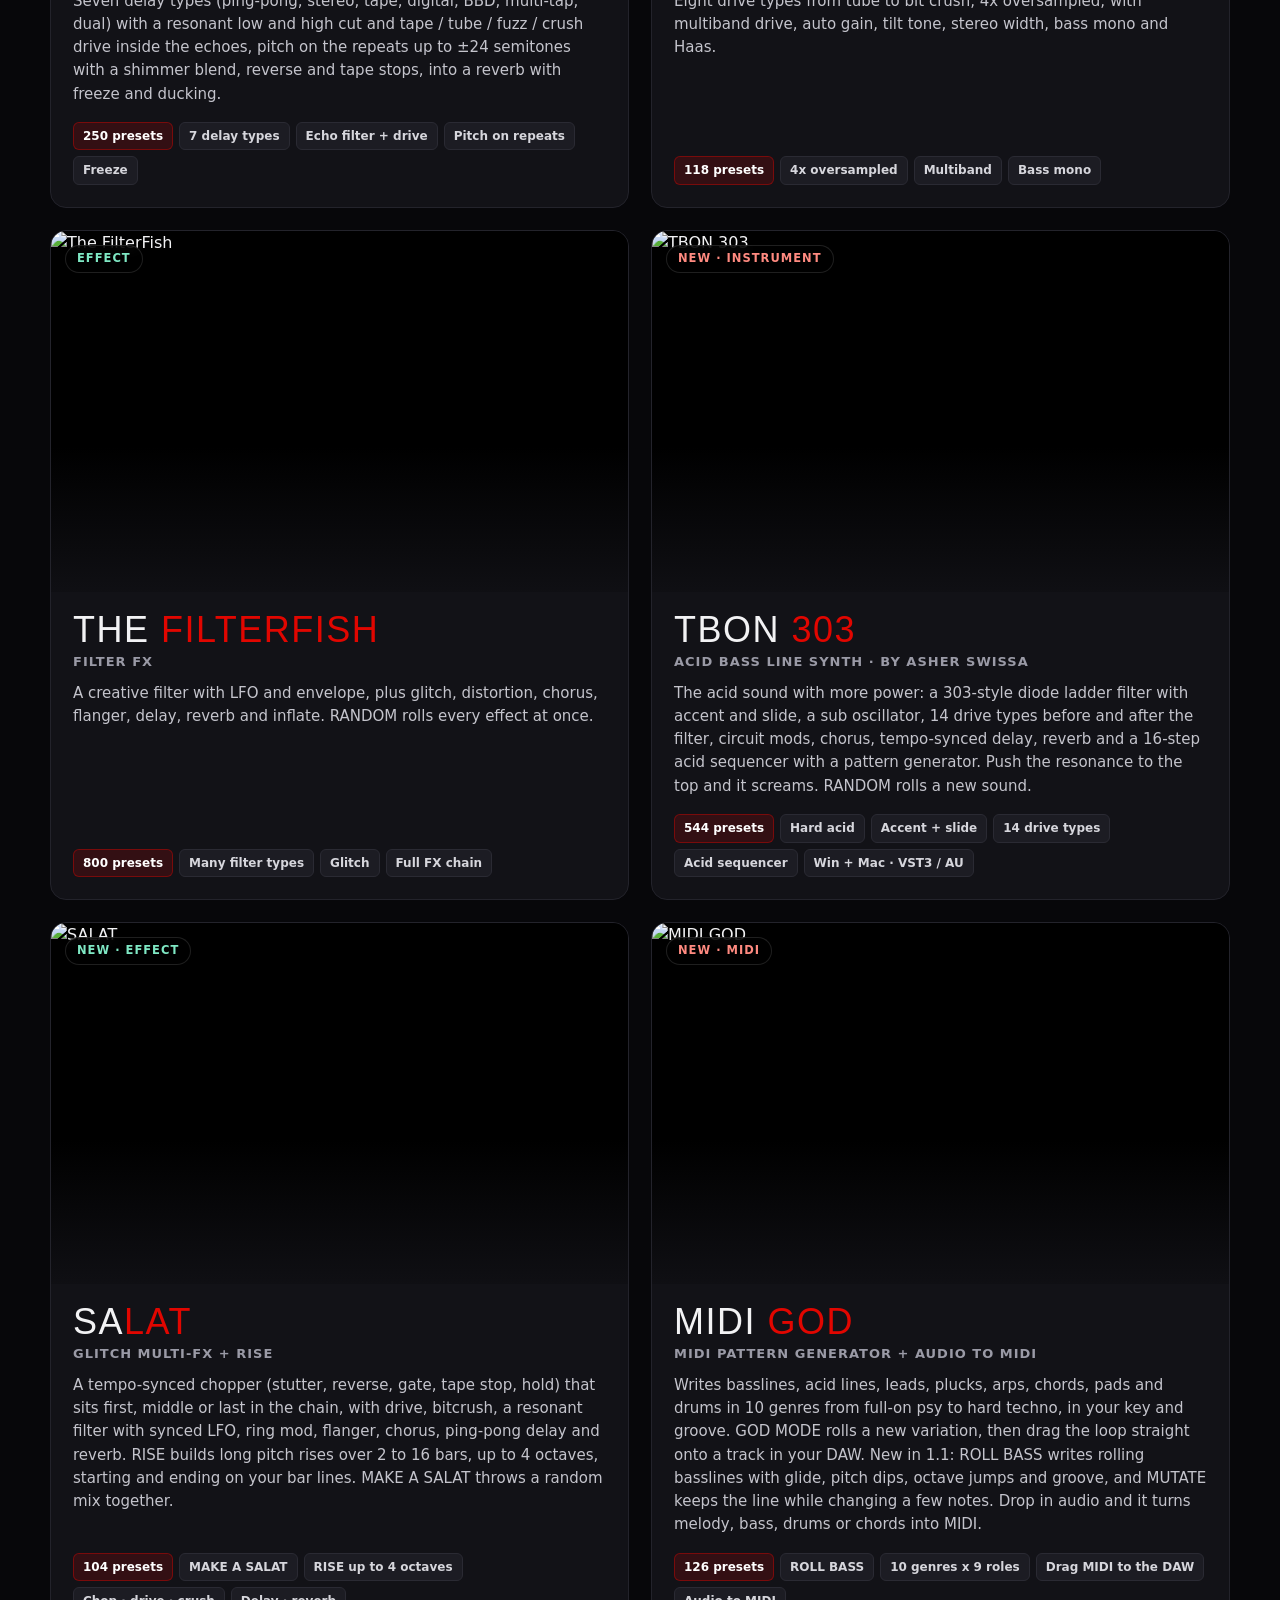
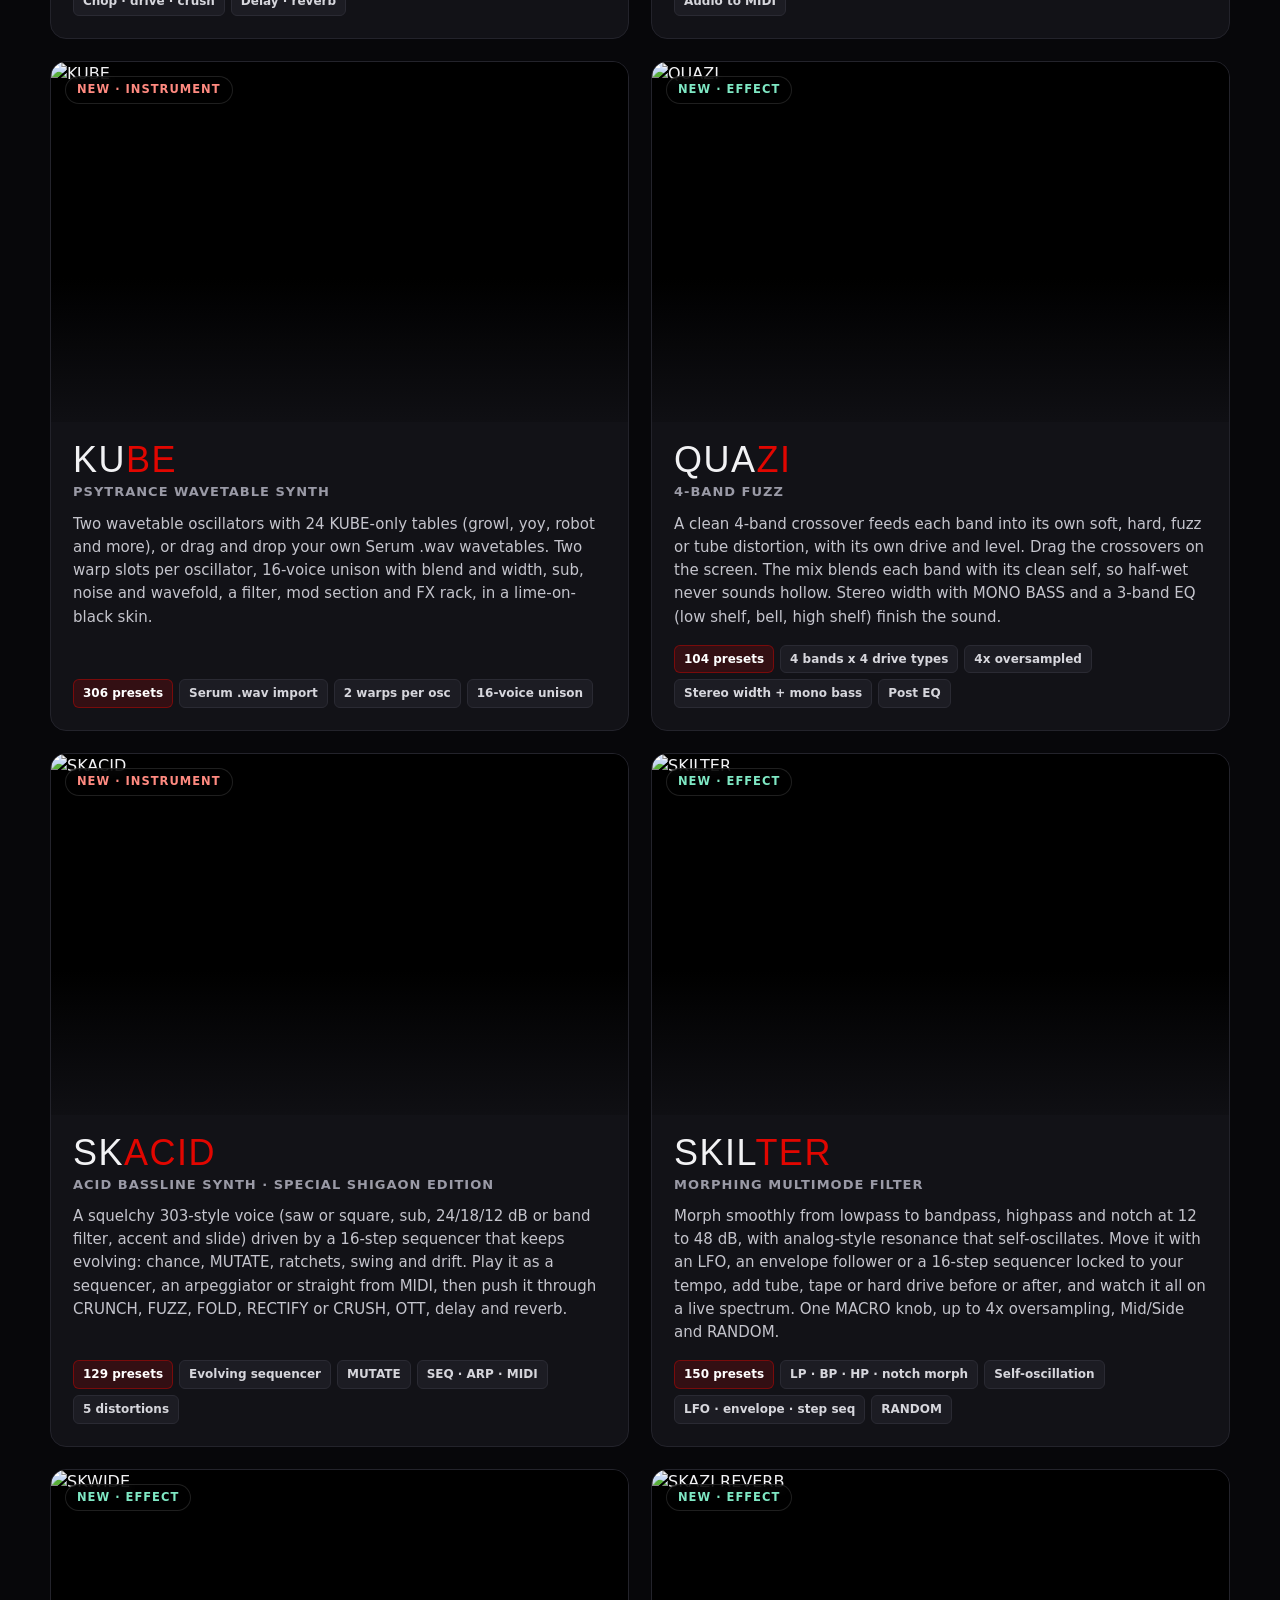
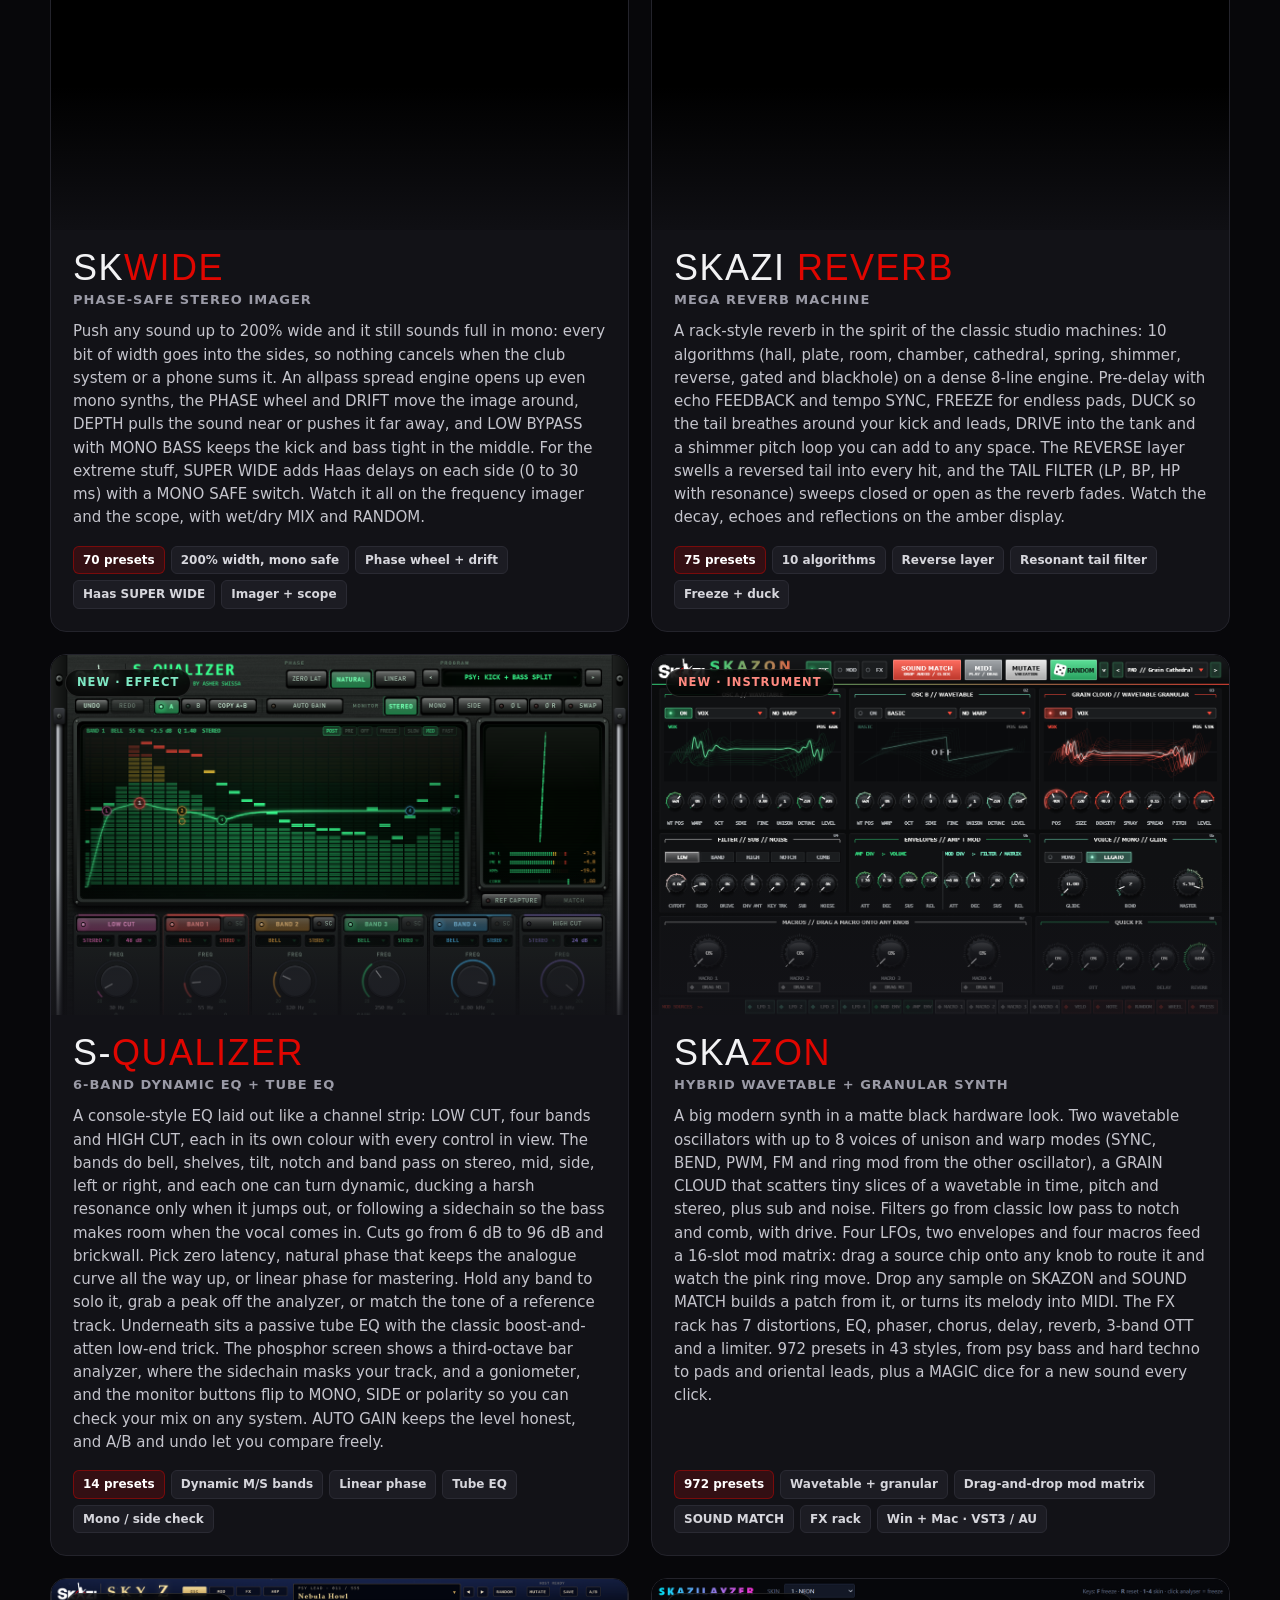
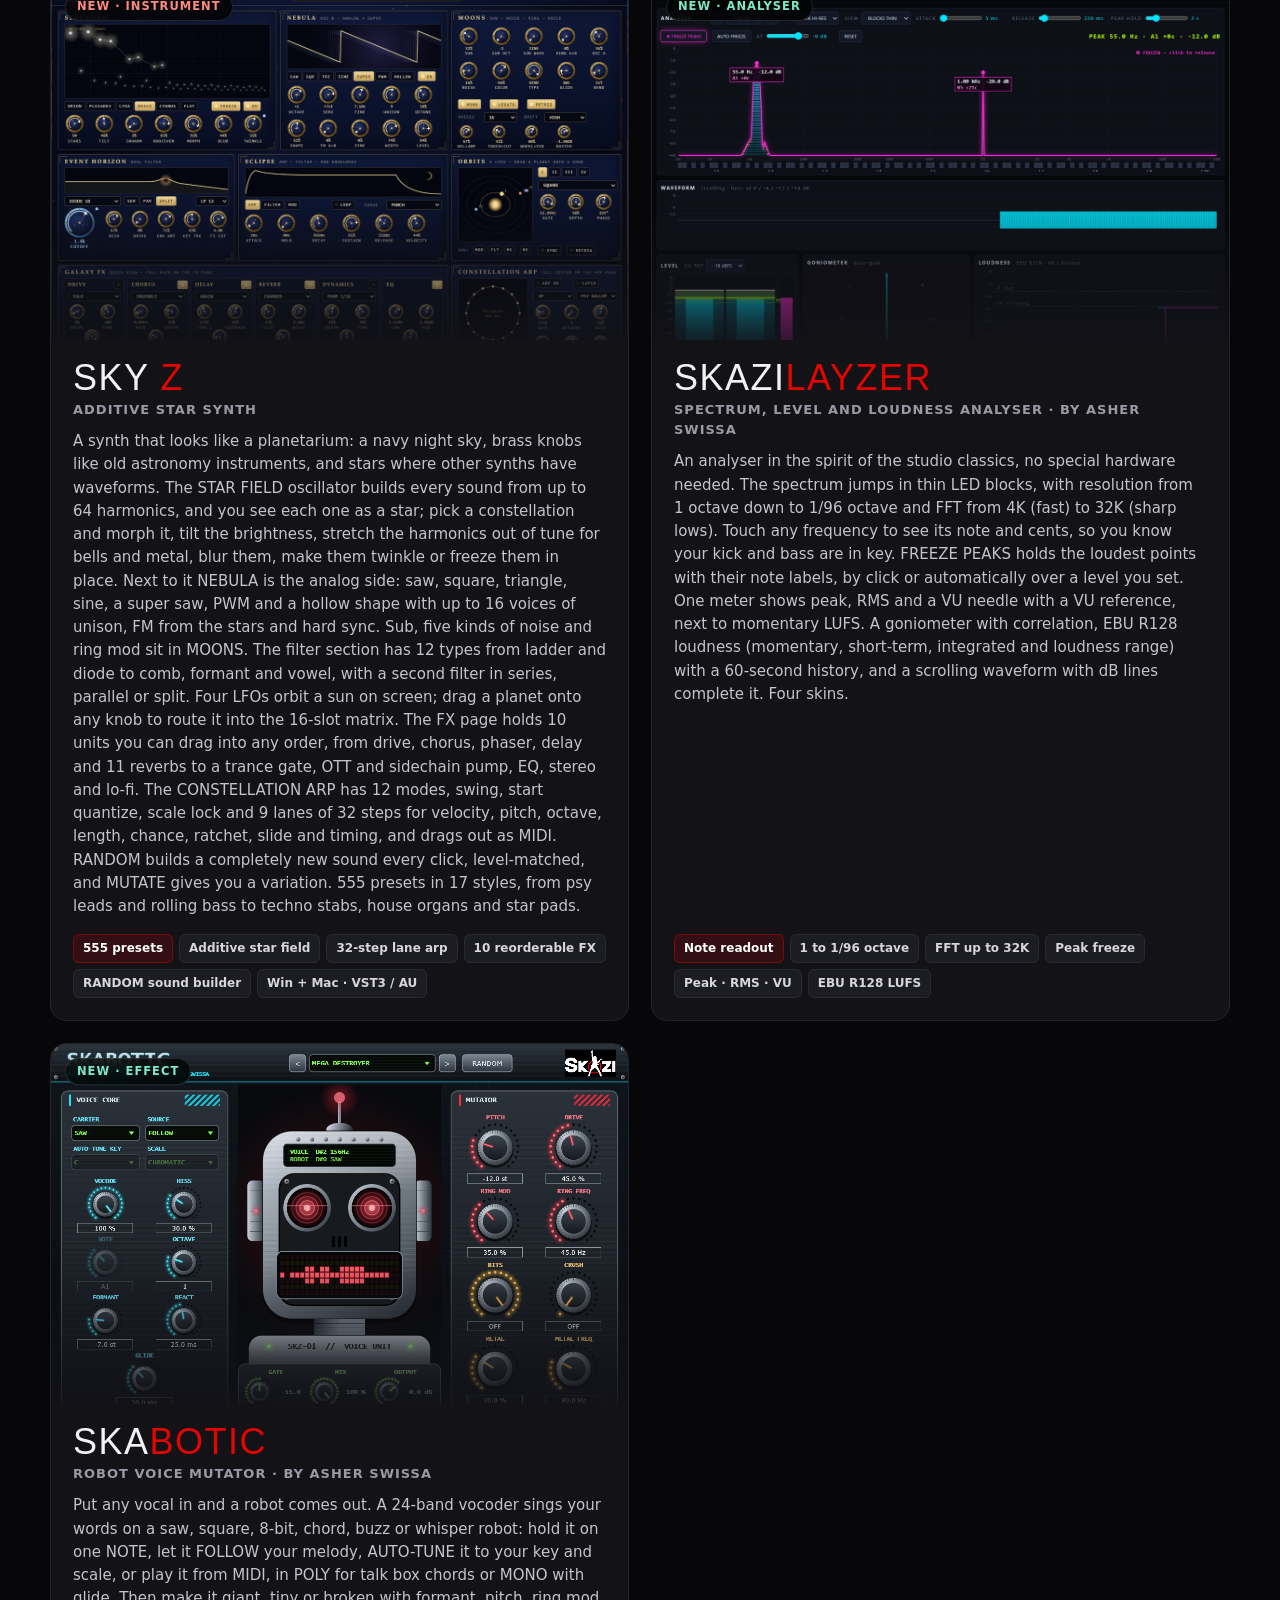
==== commit 91e9b98a: "Page: second promo video, the 25 plugins on "We Rise" [skip ci] Co-Authored-By: Claude Opus 5.5 <nor" ====
--- a/docs/index.html
+++ b/docs/index.html
@@ -238,6 +238,8 @@
   <div class="wrap">
     <div class="head"><h2>WATCH: <span style="color:var(--red)">25 PLUGINS</span> IN 27 SECONDS</h2><p>Every plugin in the bundle, newest first, cut to the last drop of "Sambusak" by Skazi &amp; Shigaon. Sound on.</p></div>
     <div class="frame"><video src="video/skazi-bundle-promo.mp4?v=26" poster="img/promo-poster.jpg?v=26" controls playsinline preload="metadata" width="1920" height="1080"></video></div>
+    <div class="head" style="margin-top:56px"><h2>ALSO: <span style="color:var(--red)">25 PLUGINS</span> ON "WE RISE"</h2><p>The same 25 with the four newest up front, cut to "We Rise" by REBRN x Asher Swissa. Sound on.</p></div>
+    <div class="frame"><video src="video/skazi-bundle-promo-werise.mp4?v=1" poster="img/promo-poster-werise.jpg?v=1" controls playsinline preload="metadata" width="1920" height="1080"></video></div>
   </div>
 </section>
 
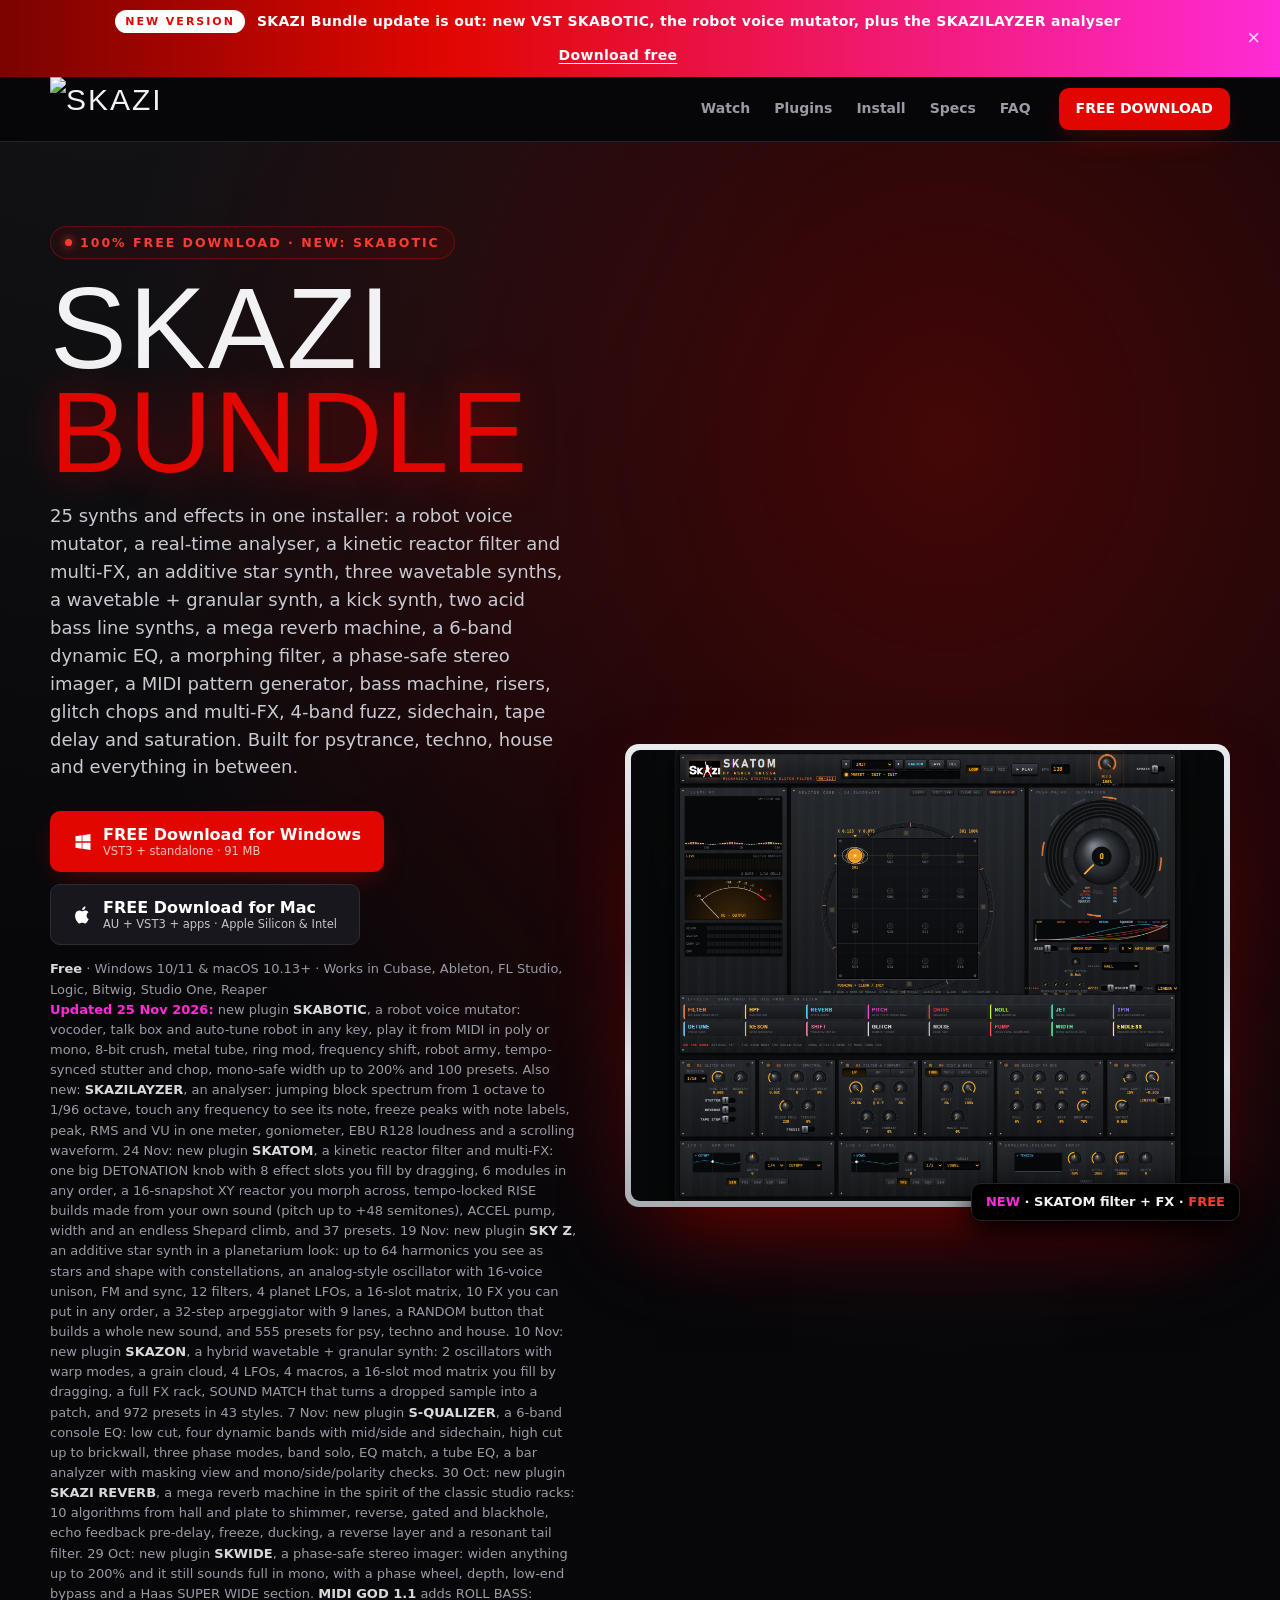
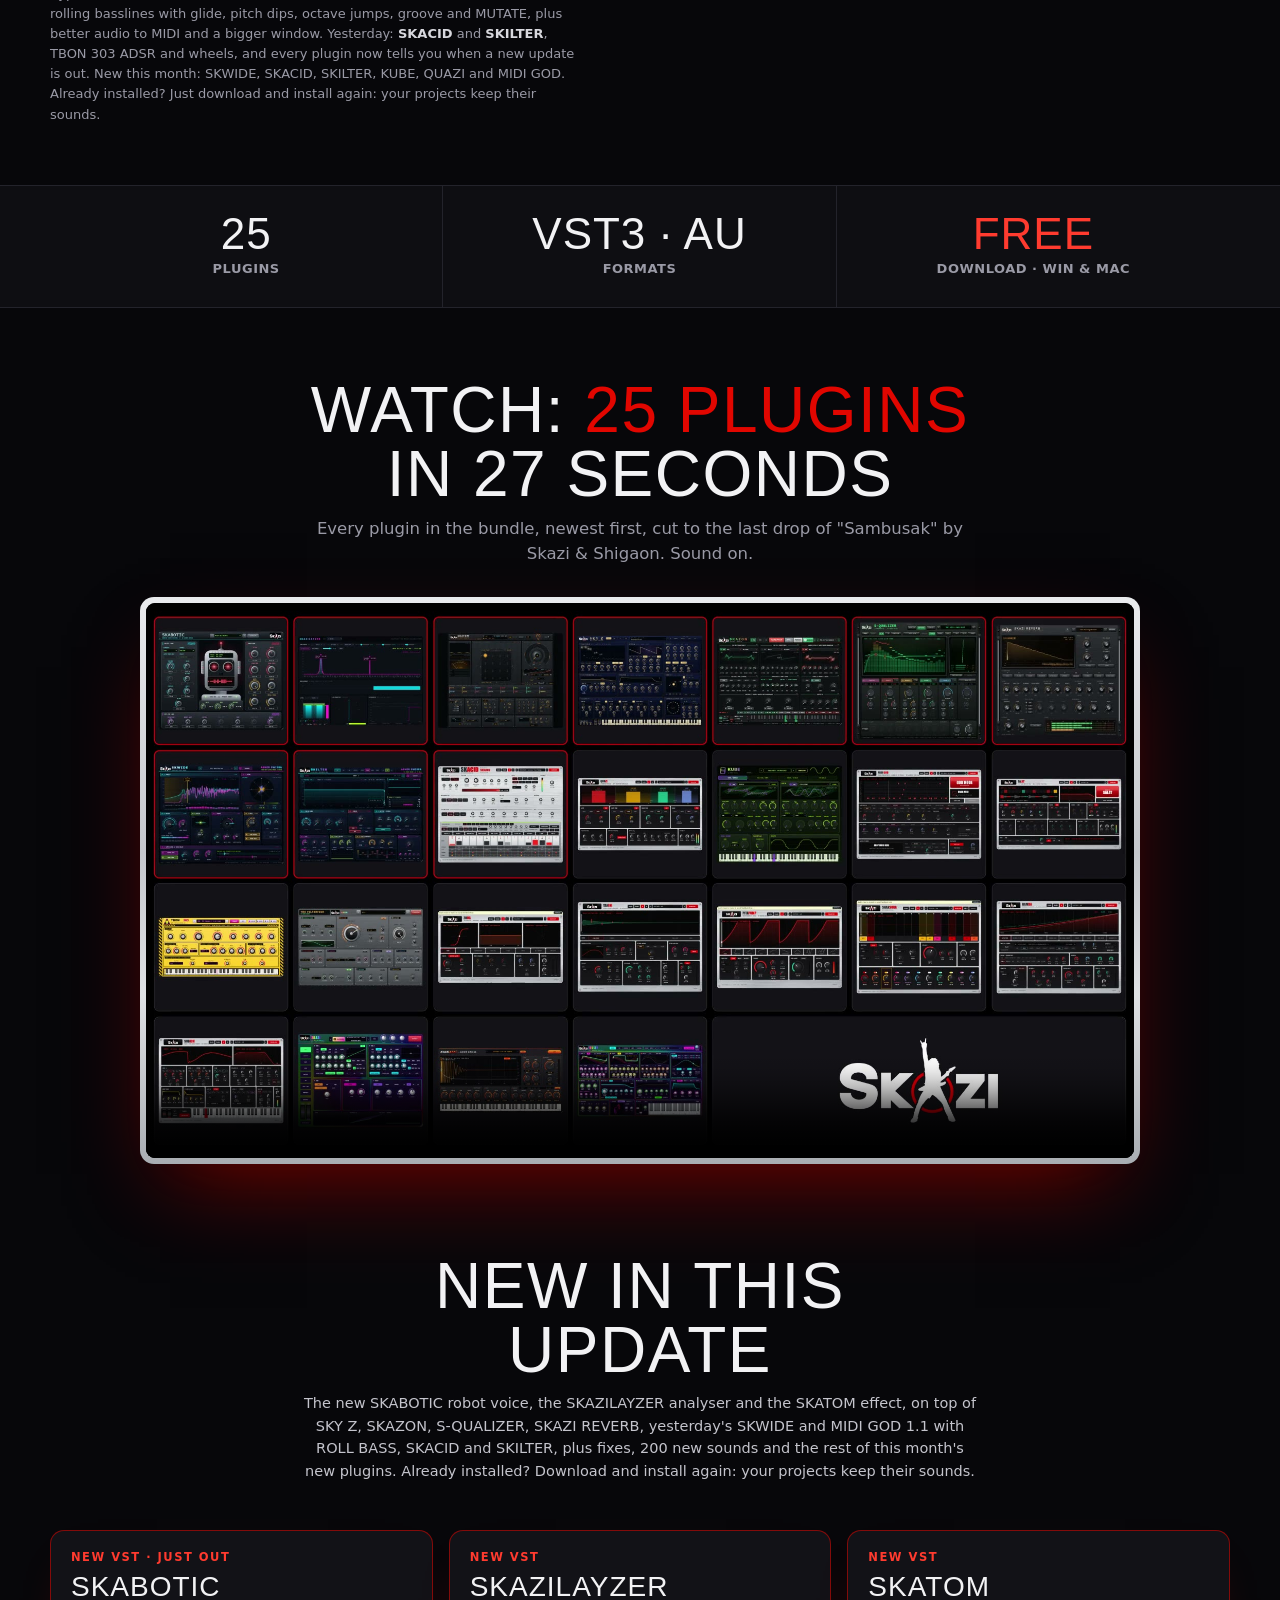
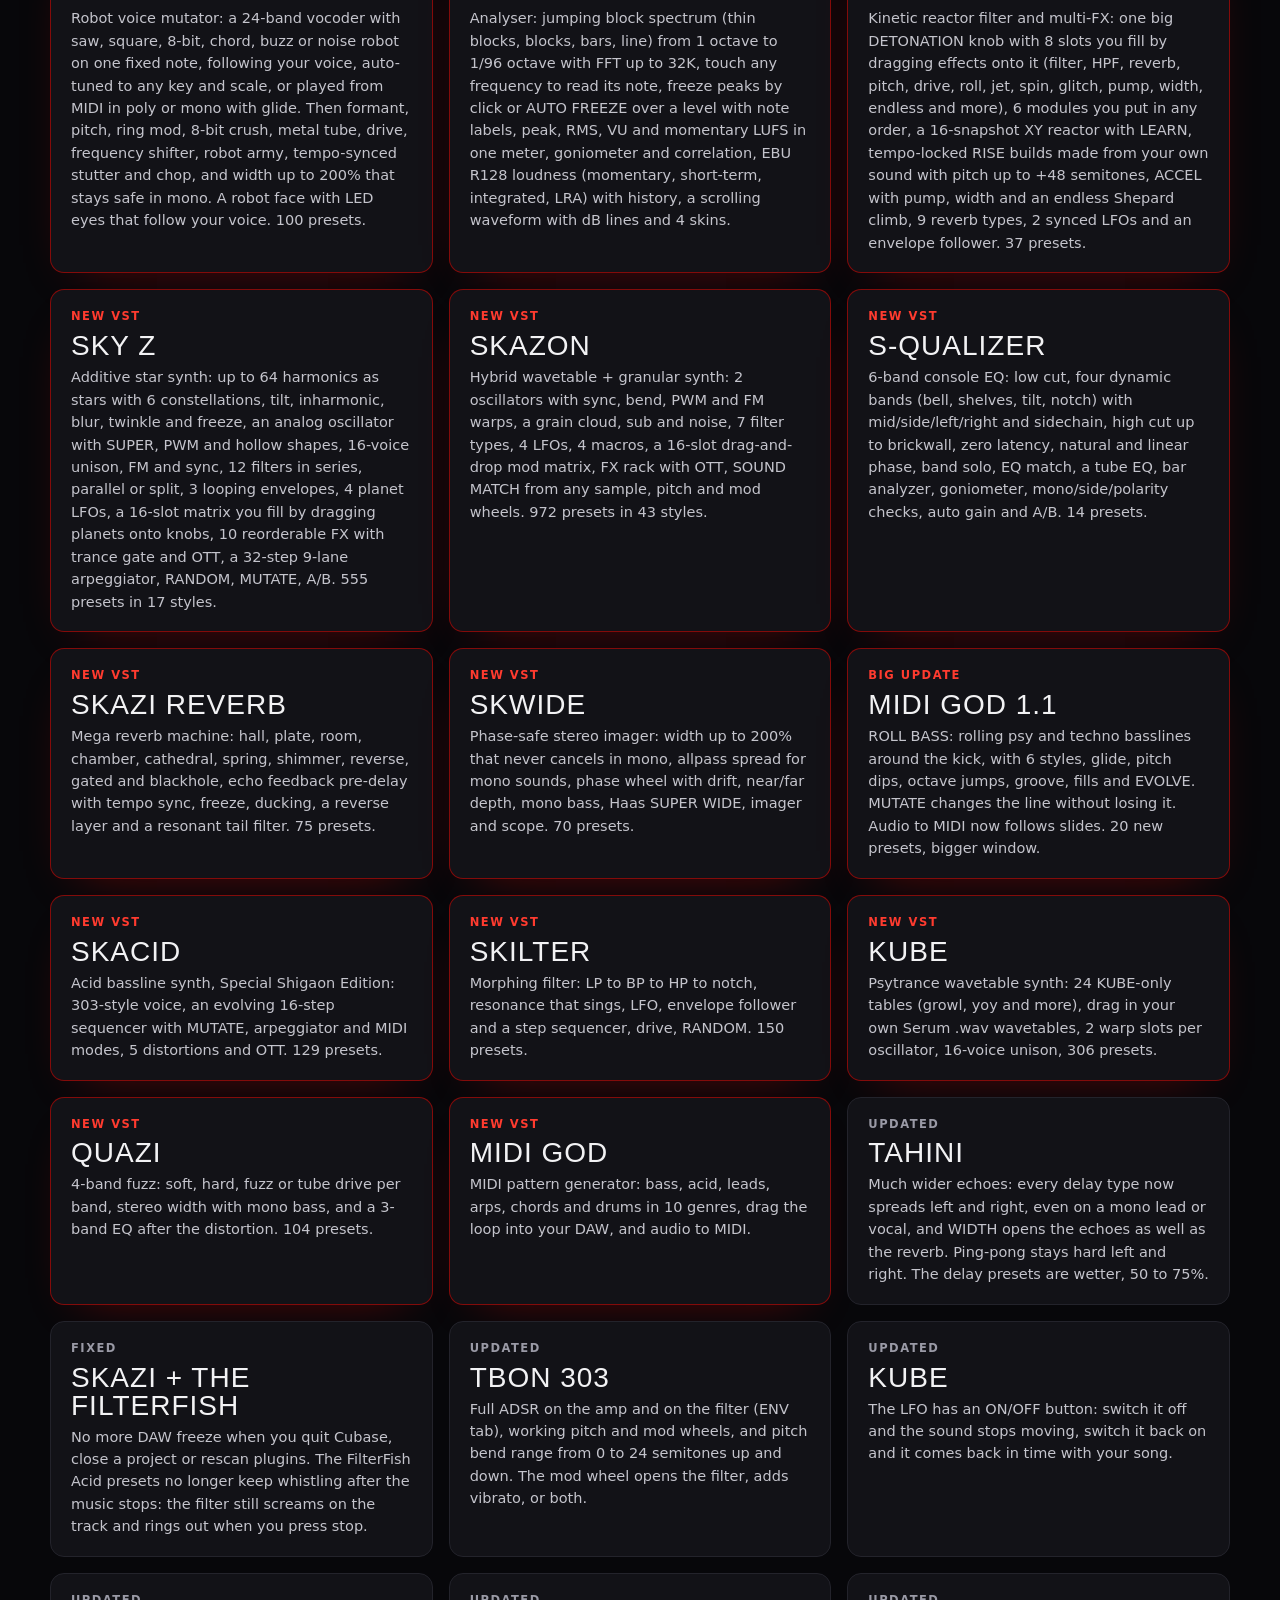
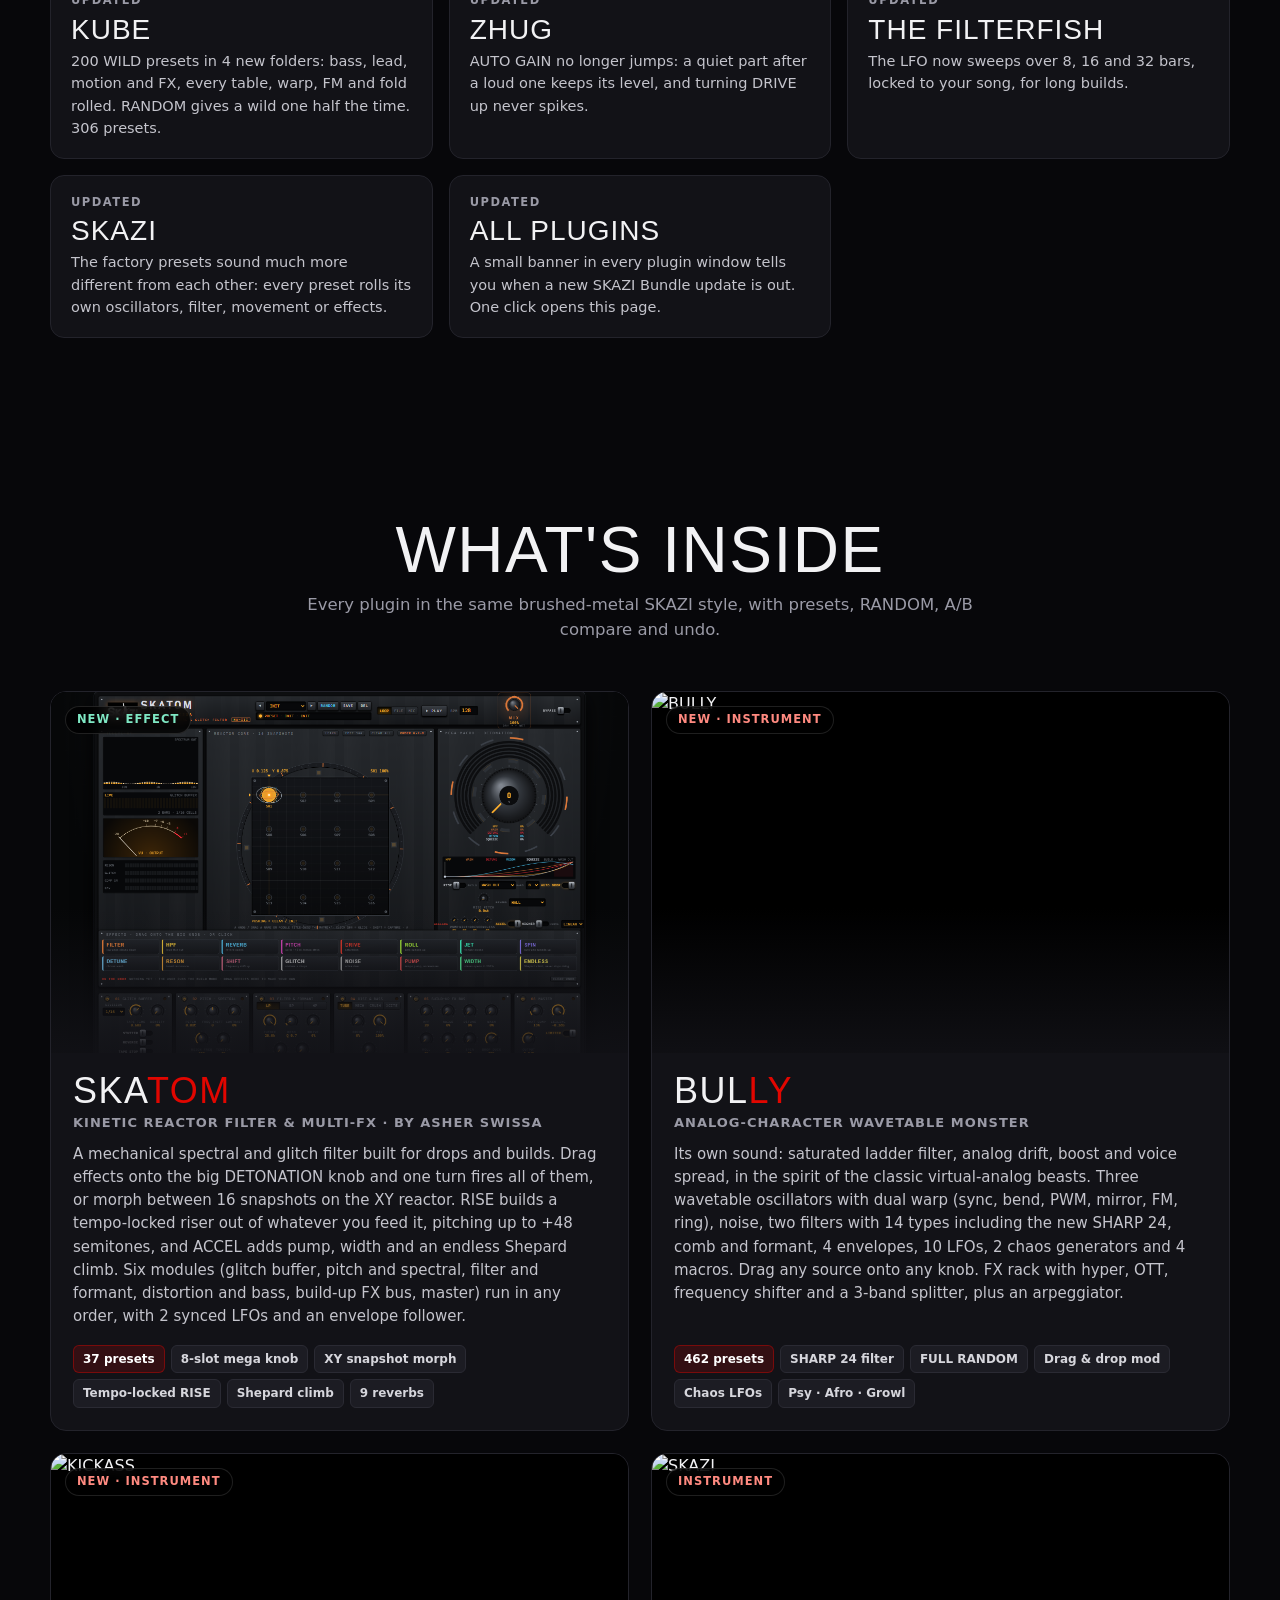
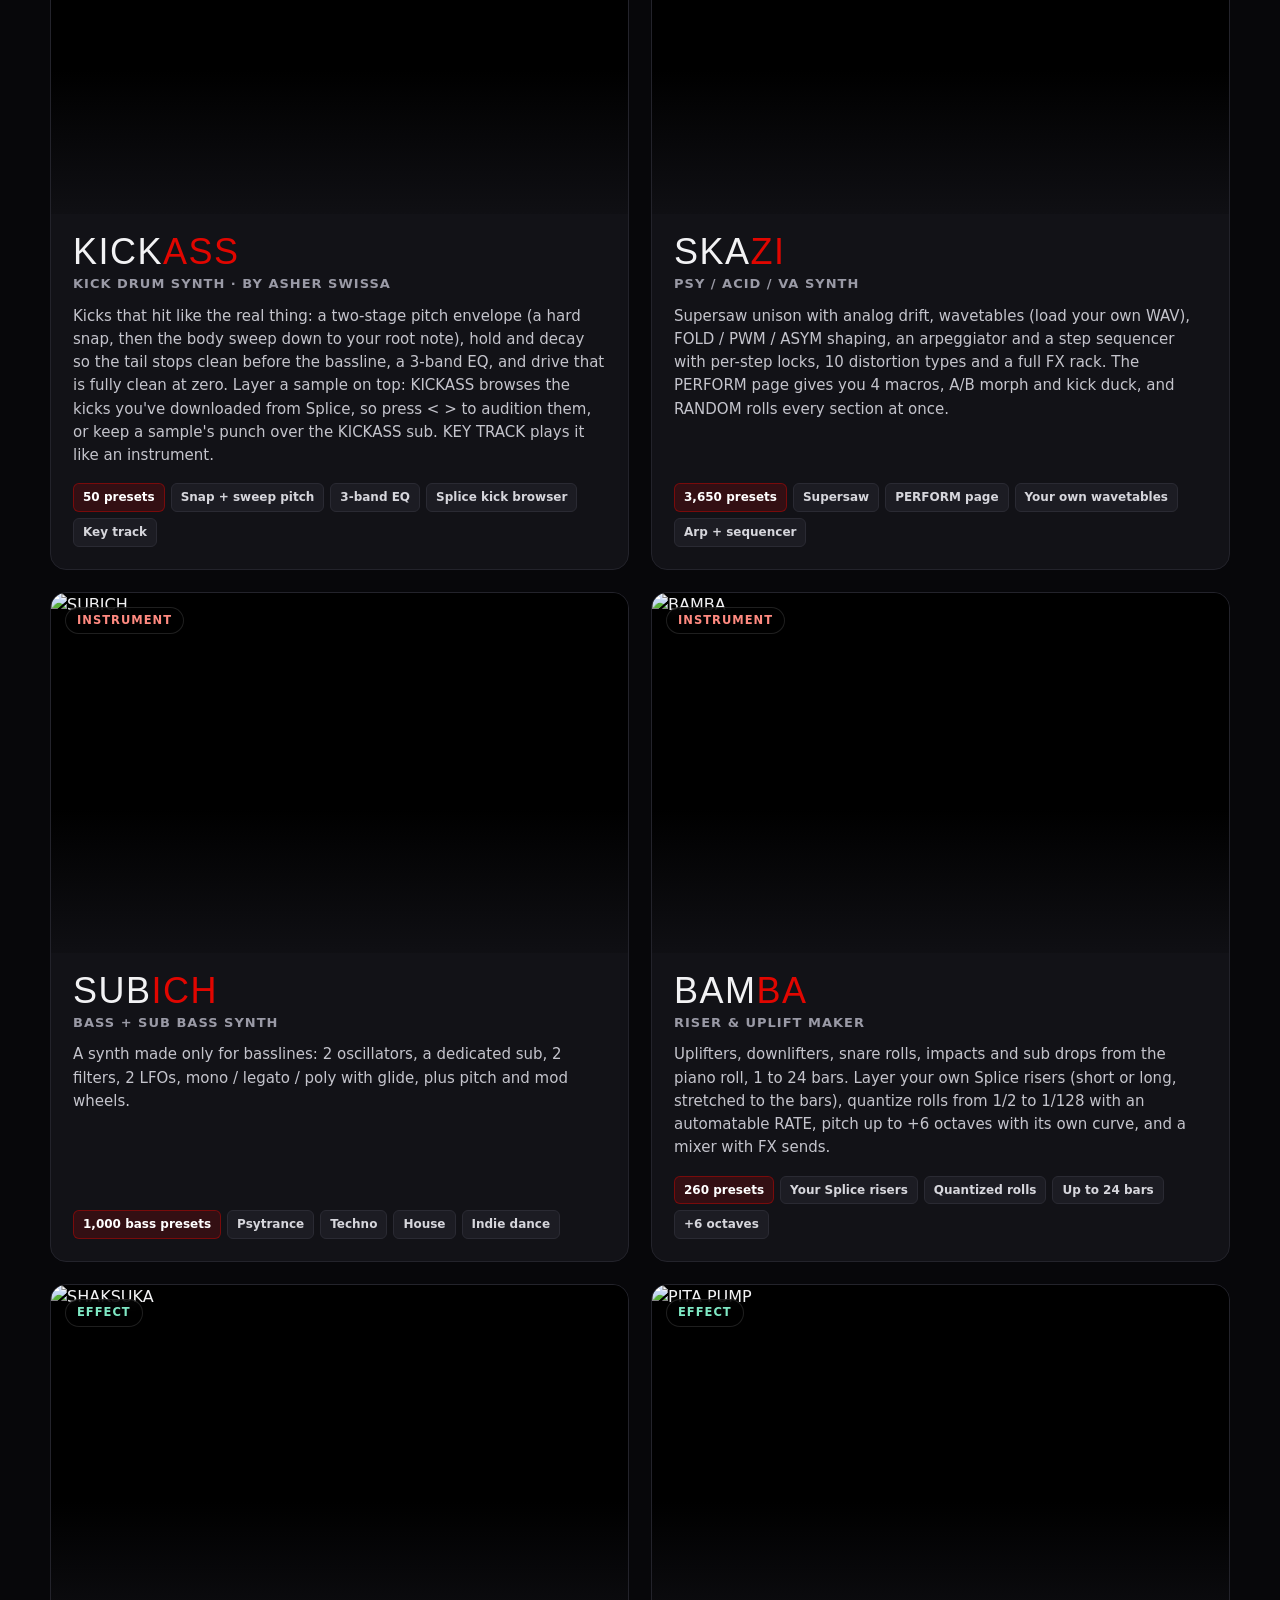
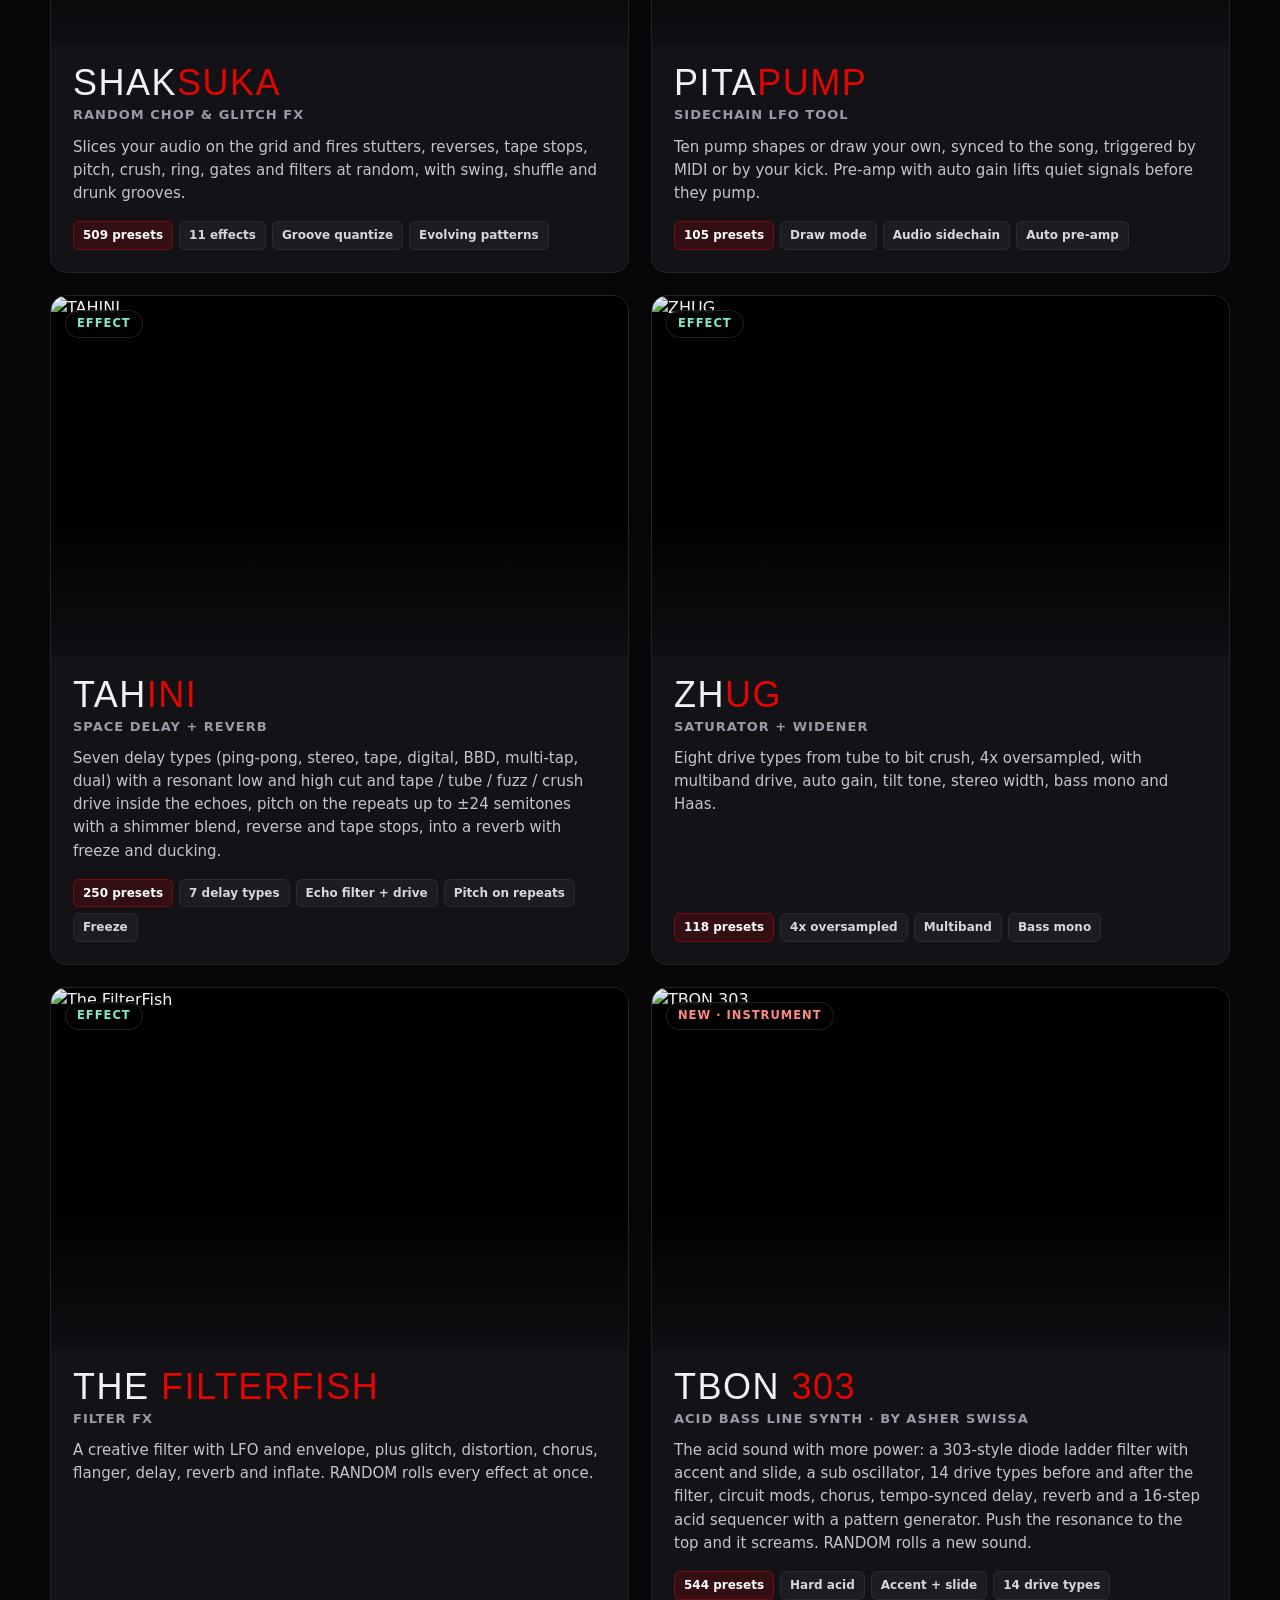
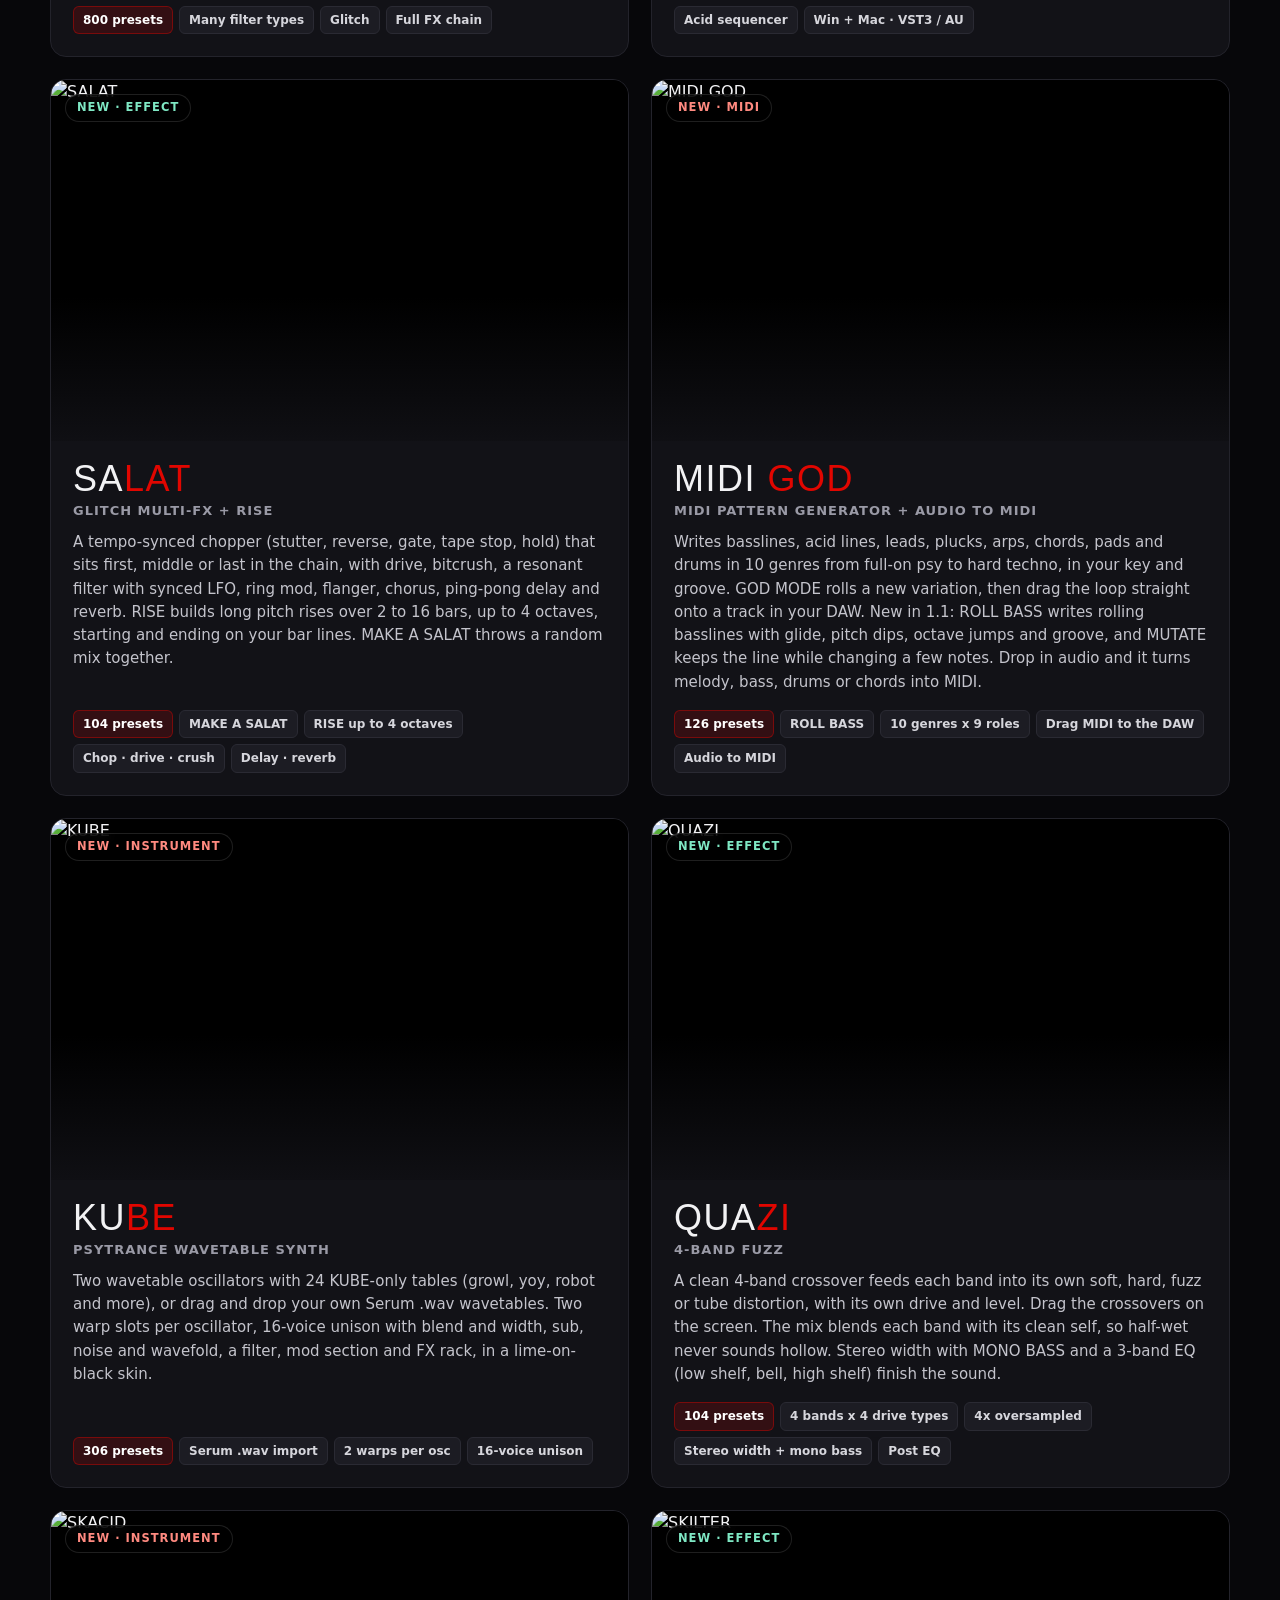
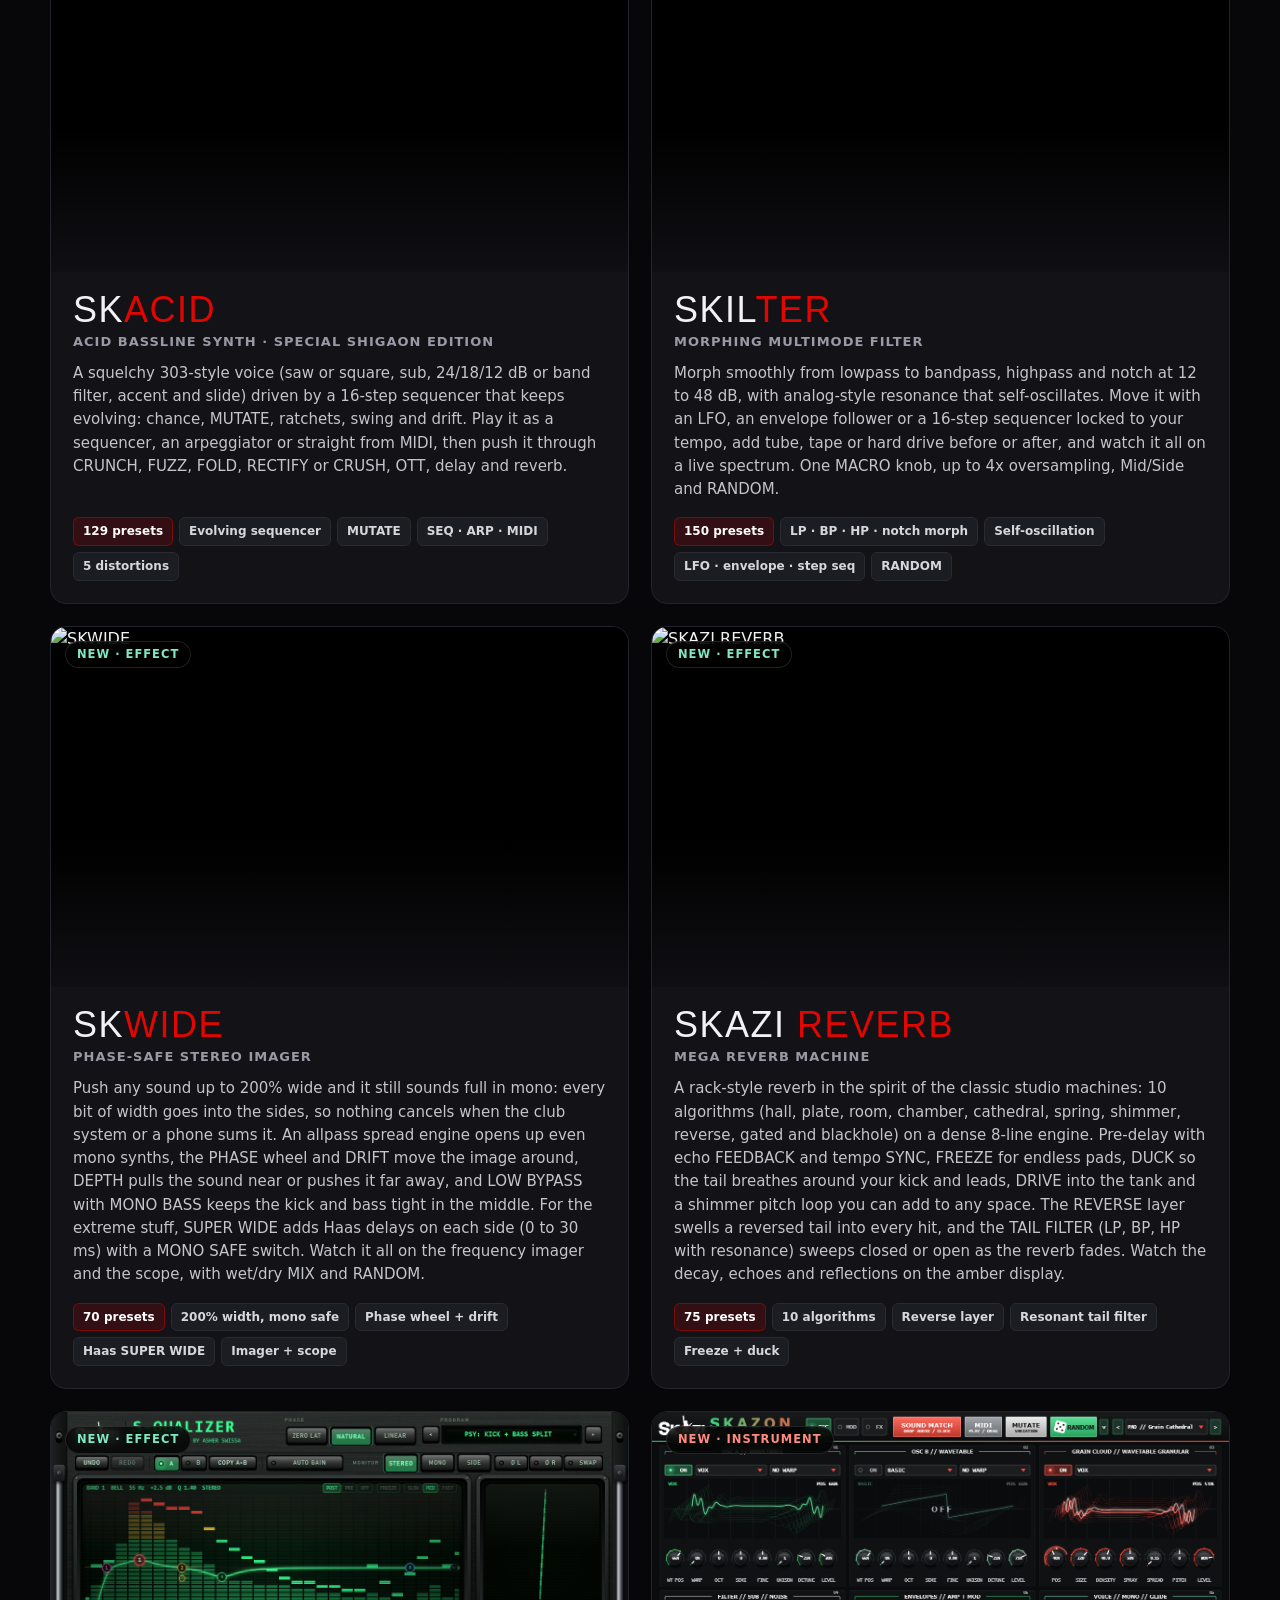
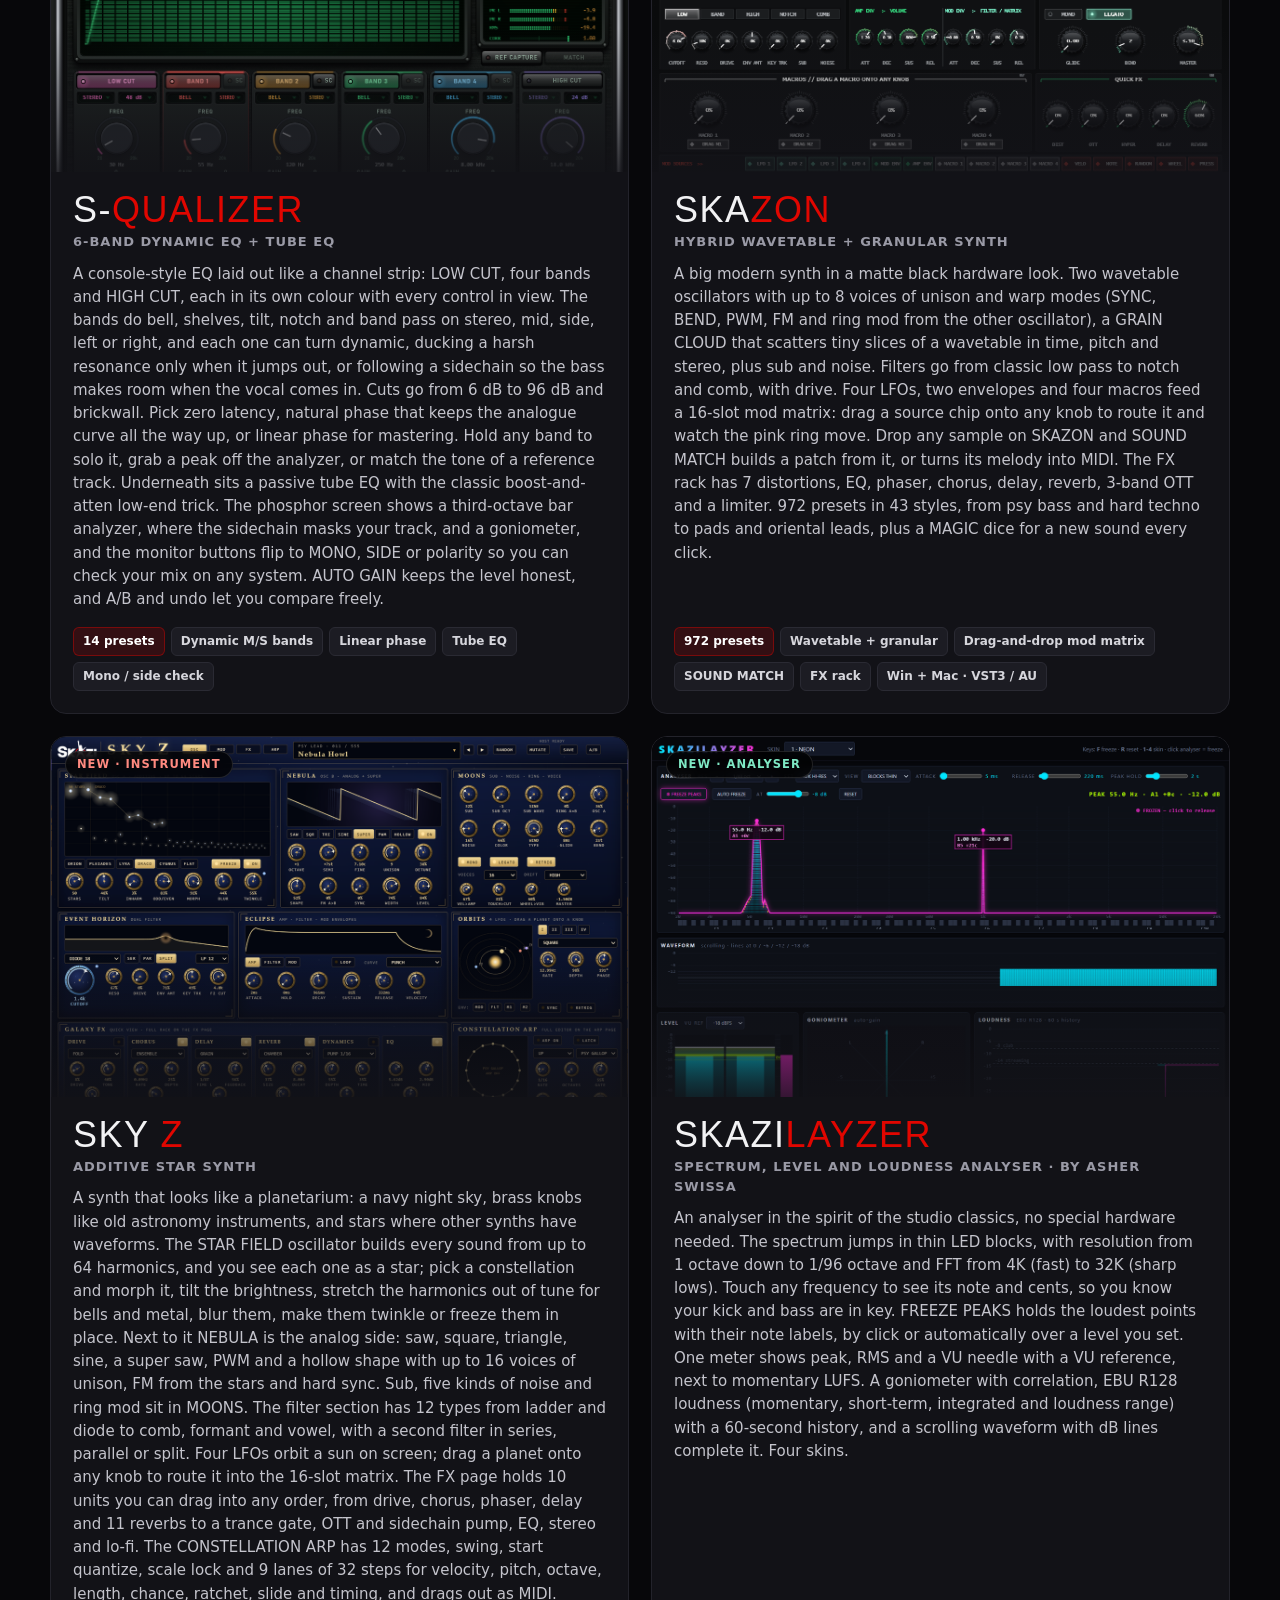
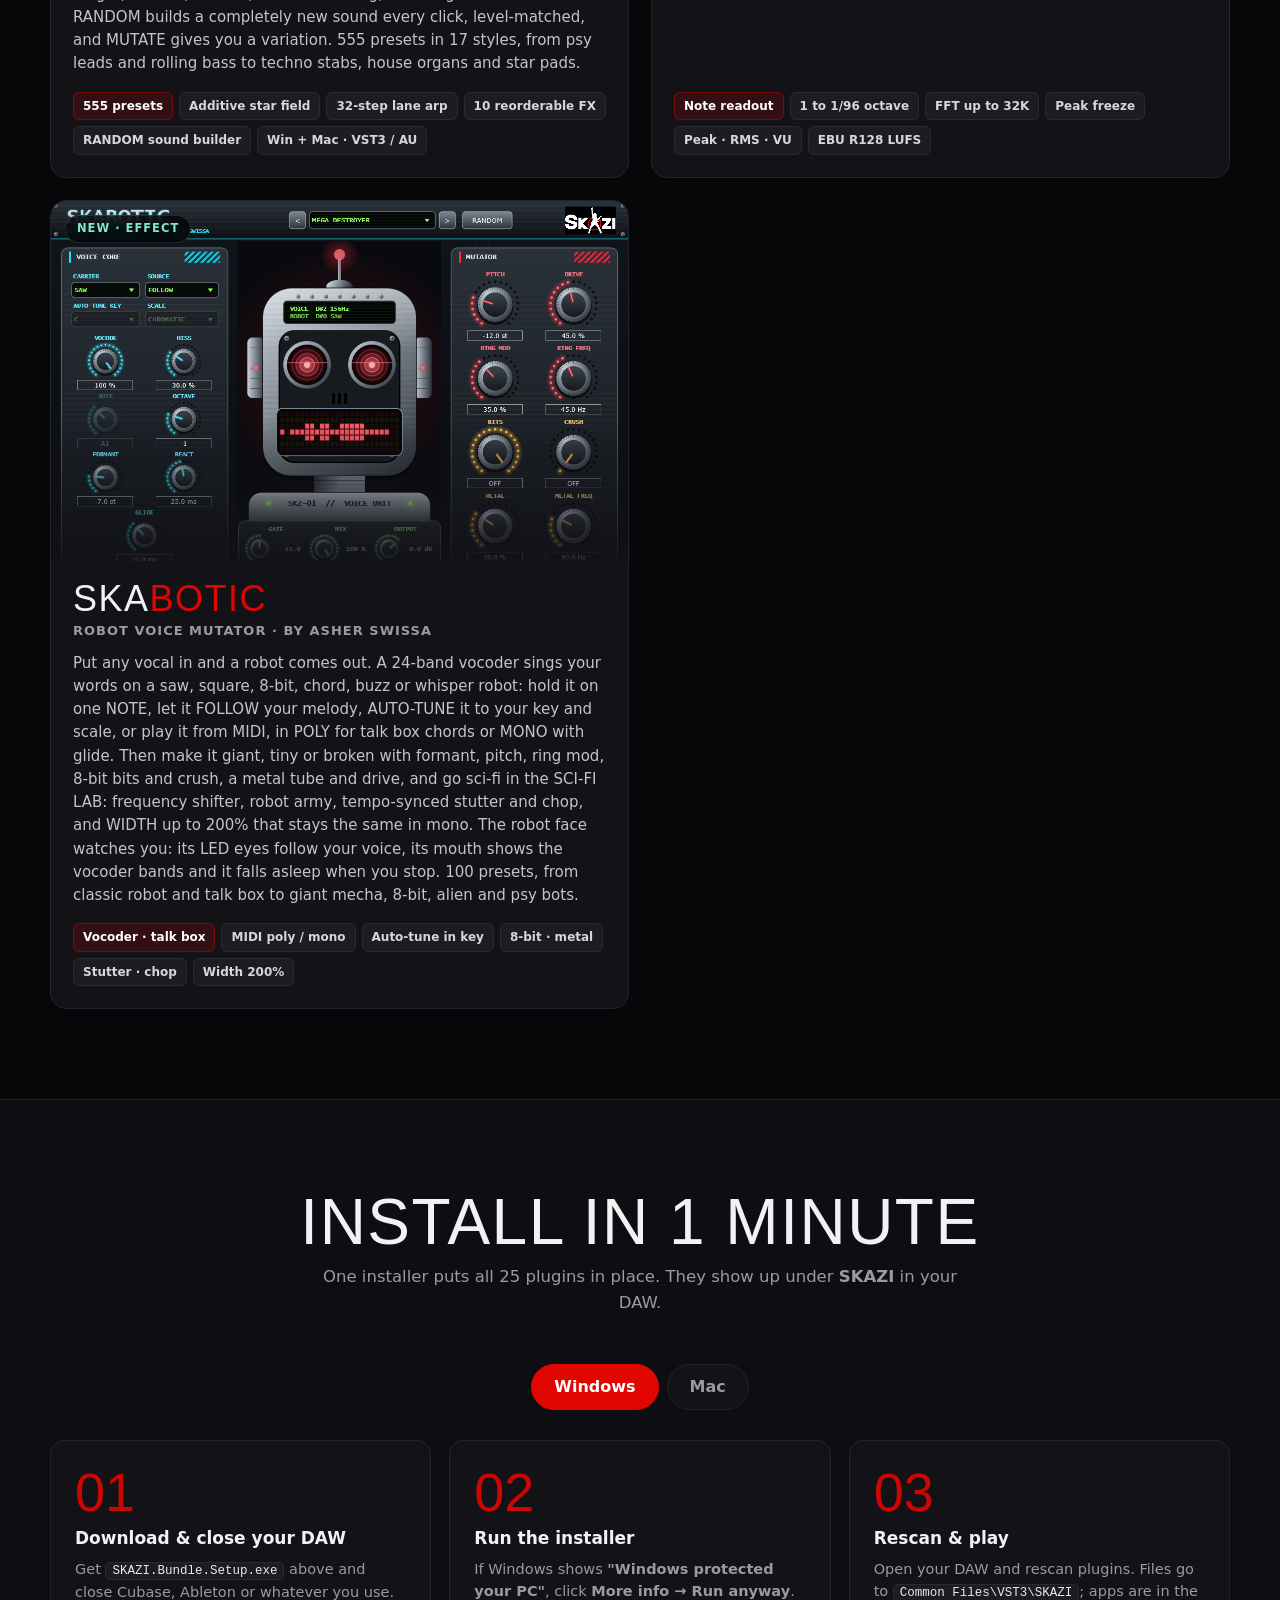
==== commit ab333cd4: "Page: back to one promo video, Sambusak only [skip ci] Reverts 91e9b98. The We Rise version stays in" ====
--- a/docs/index.html
+++ b/docs/index.html
@@ -238,8 +238,6 @@
   <div class="wrap">
     <div class="head"><h2>WATCH: <span style="color:var(--red)">25 PLUGINS</span> IN 27 SECONDS</h2><p>Every plugin in the bundle, newest first, cut to the last drop of "Sambusak" by Skazi &amp; Shigaon. Sound on.</p></div>
     <div class="frame"><video src="video/skazi-bundle-promo.mp4?v=26" poster="img/promo-poster.jpg?v=26" controls playsinline preload="metadata" width="1920" height="1080"></video></div>
-    <div class="head" style="margin-top:56px"><h2>ALSO: <span style="color:var(--red)">25 PLUGINS</span> ON "WE RISE"</h2><p>The same 25 with the four newest up front, cut to "We Rise" by REBRN x Asher Swissa. Sound on.</p></div>
-    <div class="frame"><video src="video/skazi-bundle-promo-werise.mp4?v=1" poster="img/promo-poster-werise.jpg?v=1" controls playsinline preload="metadata" width="1920" height="1080"></video></div>
   </div>
 </section>
 
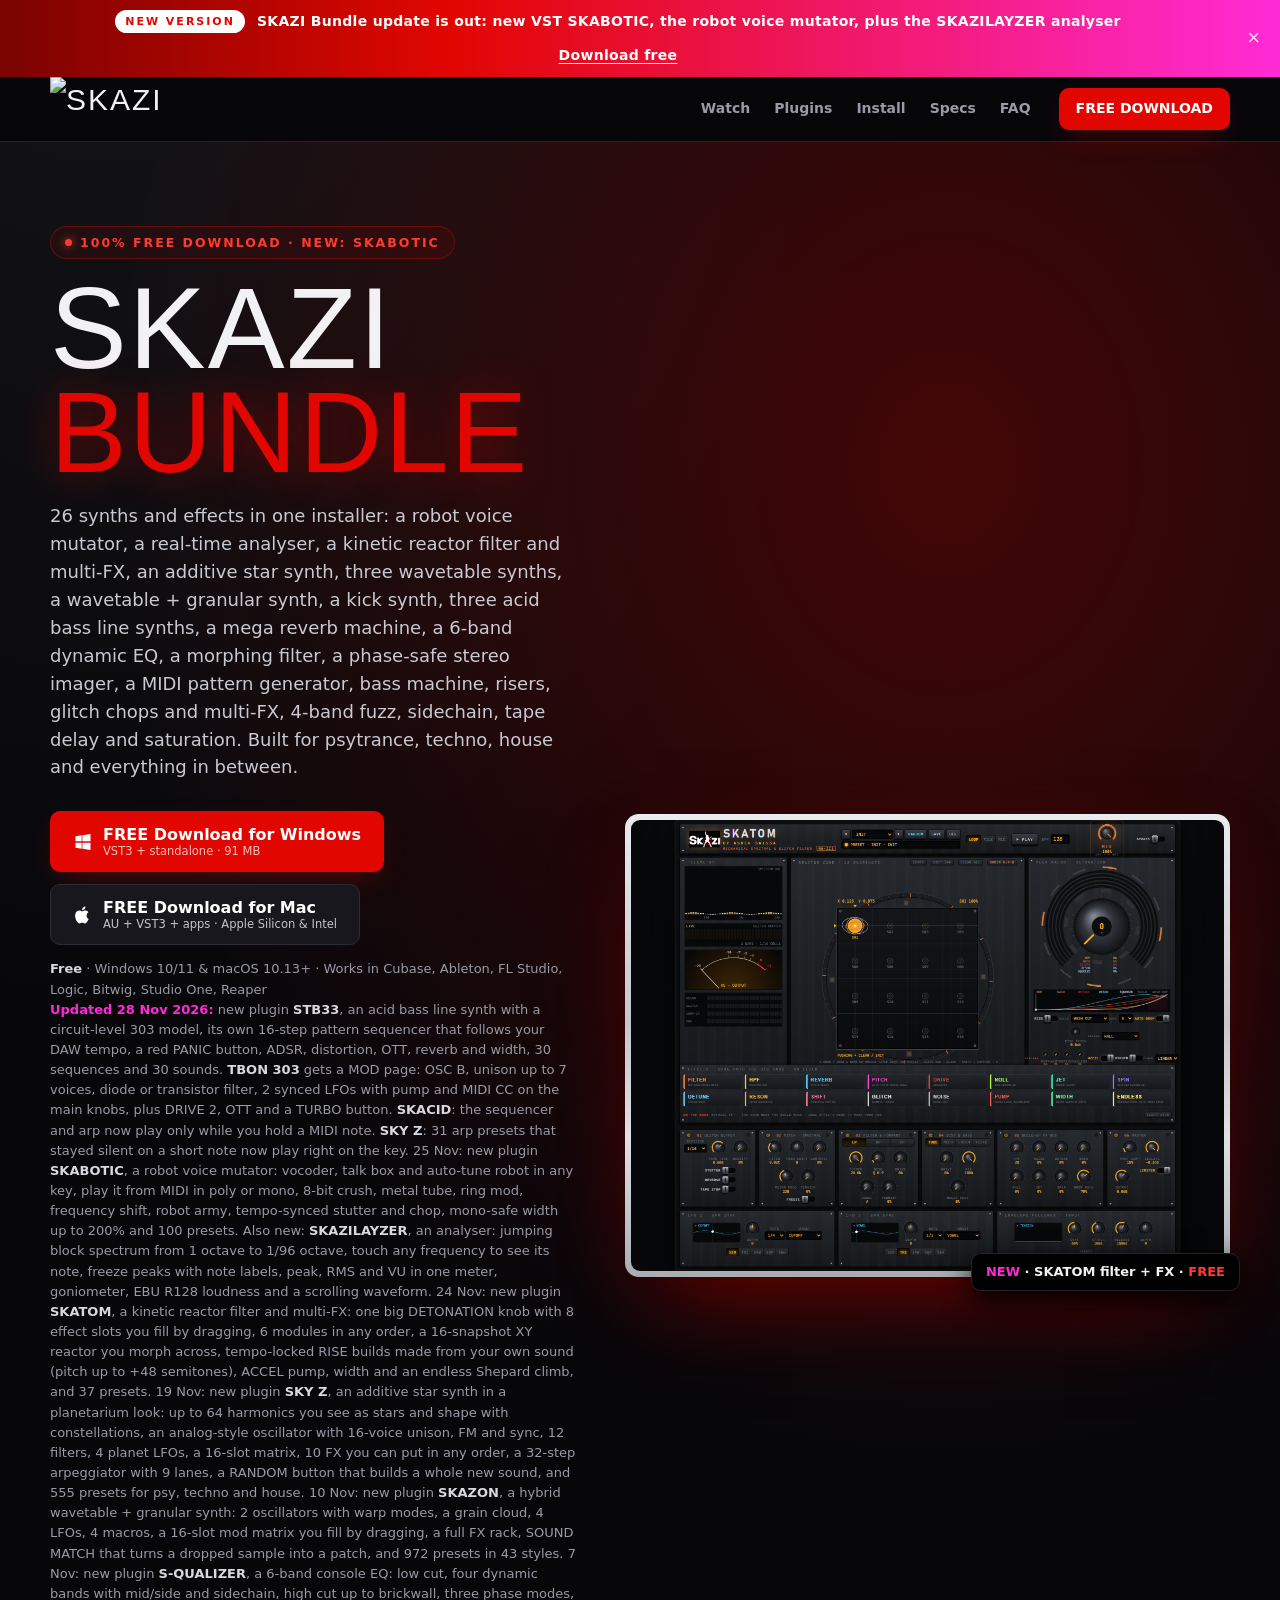
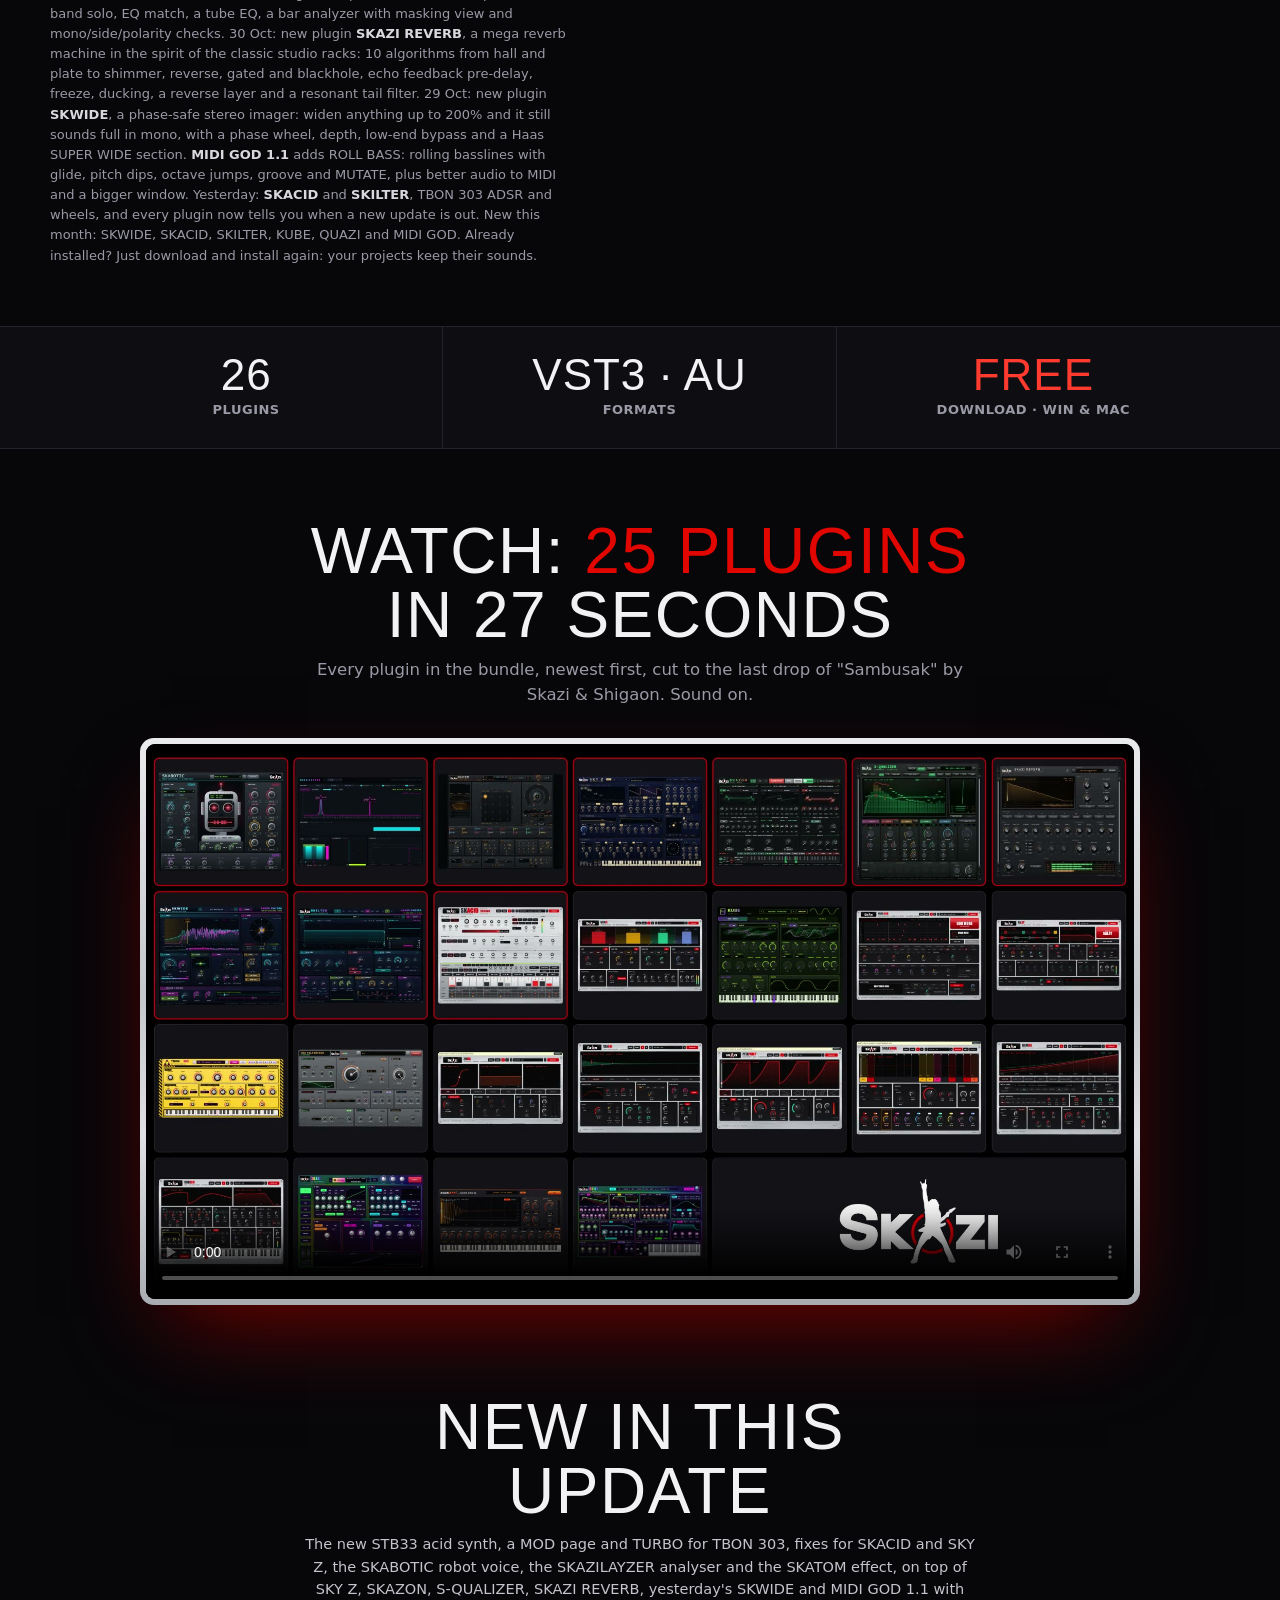
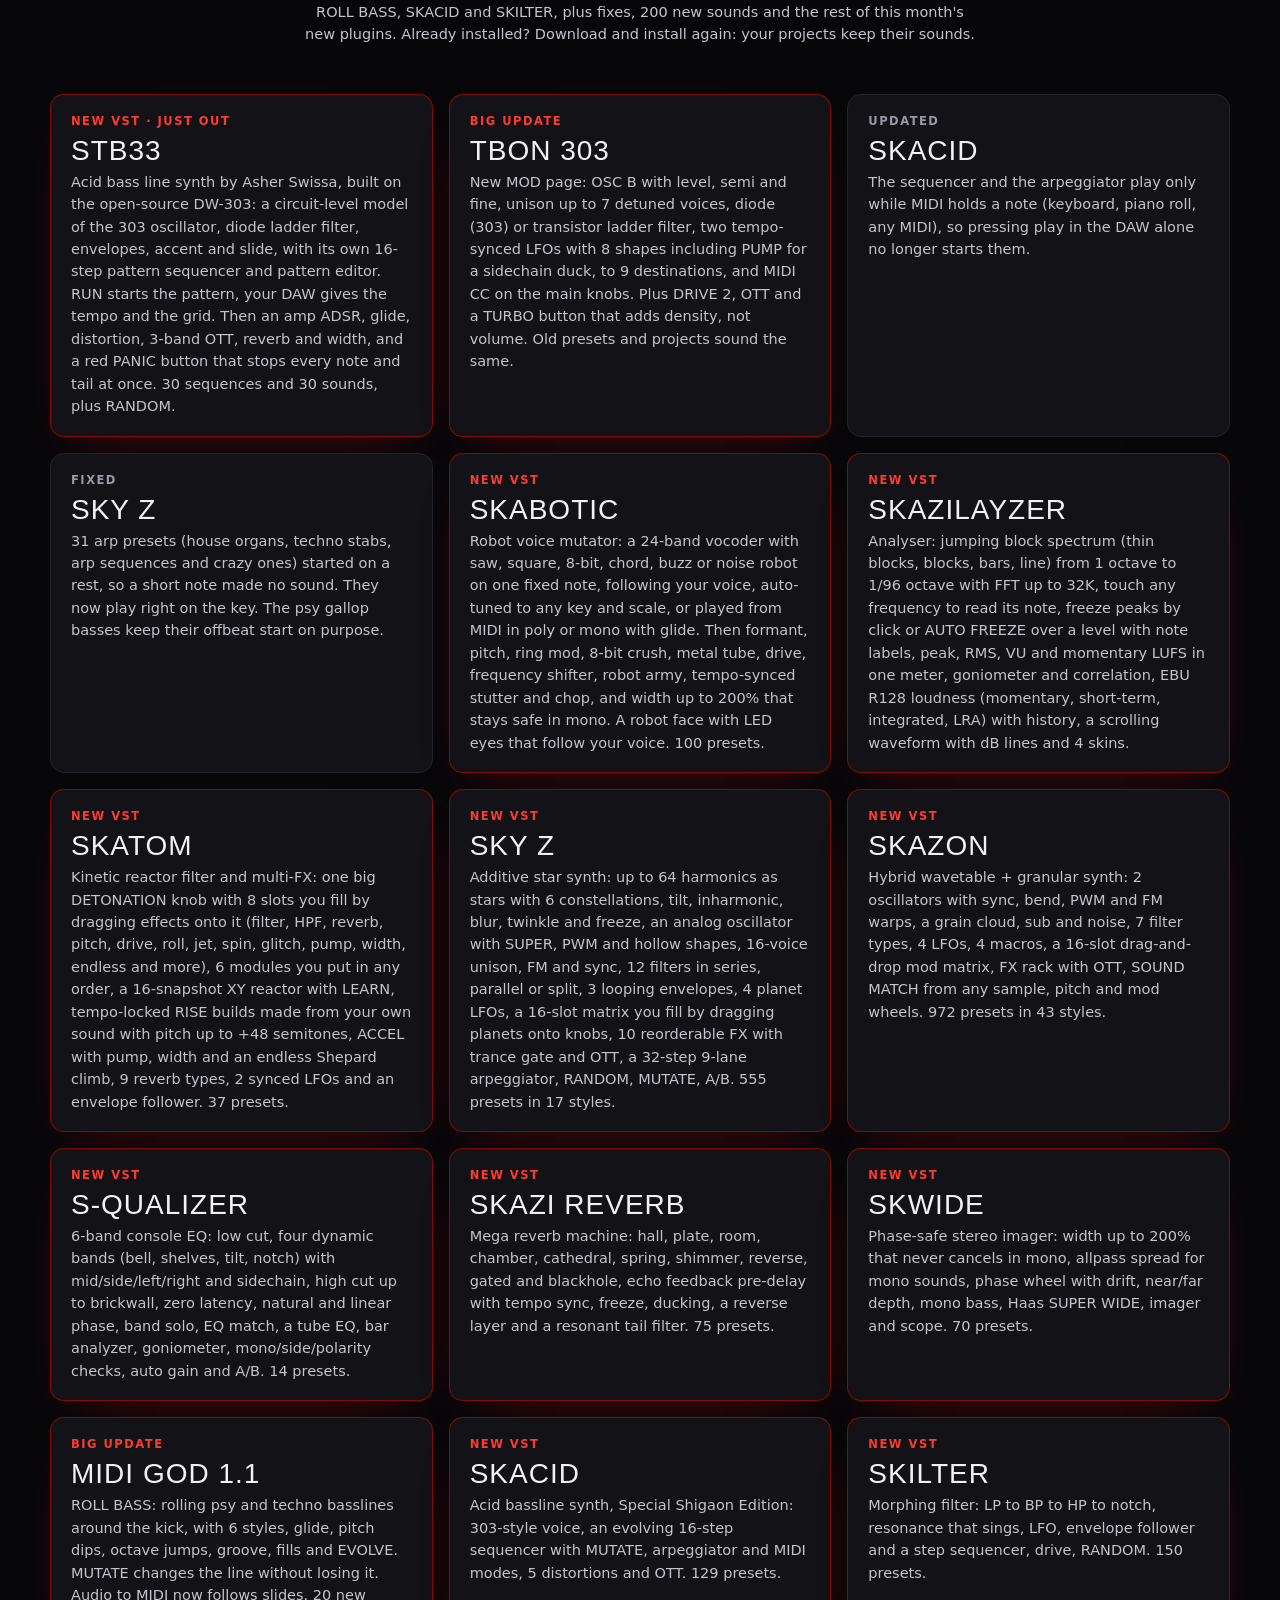
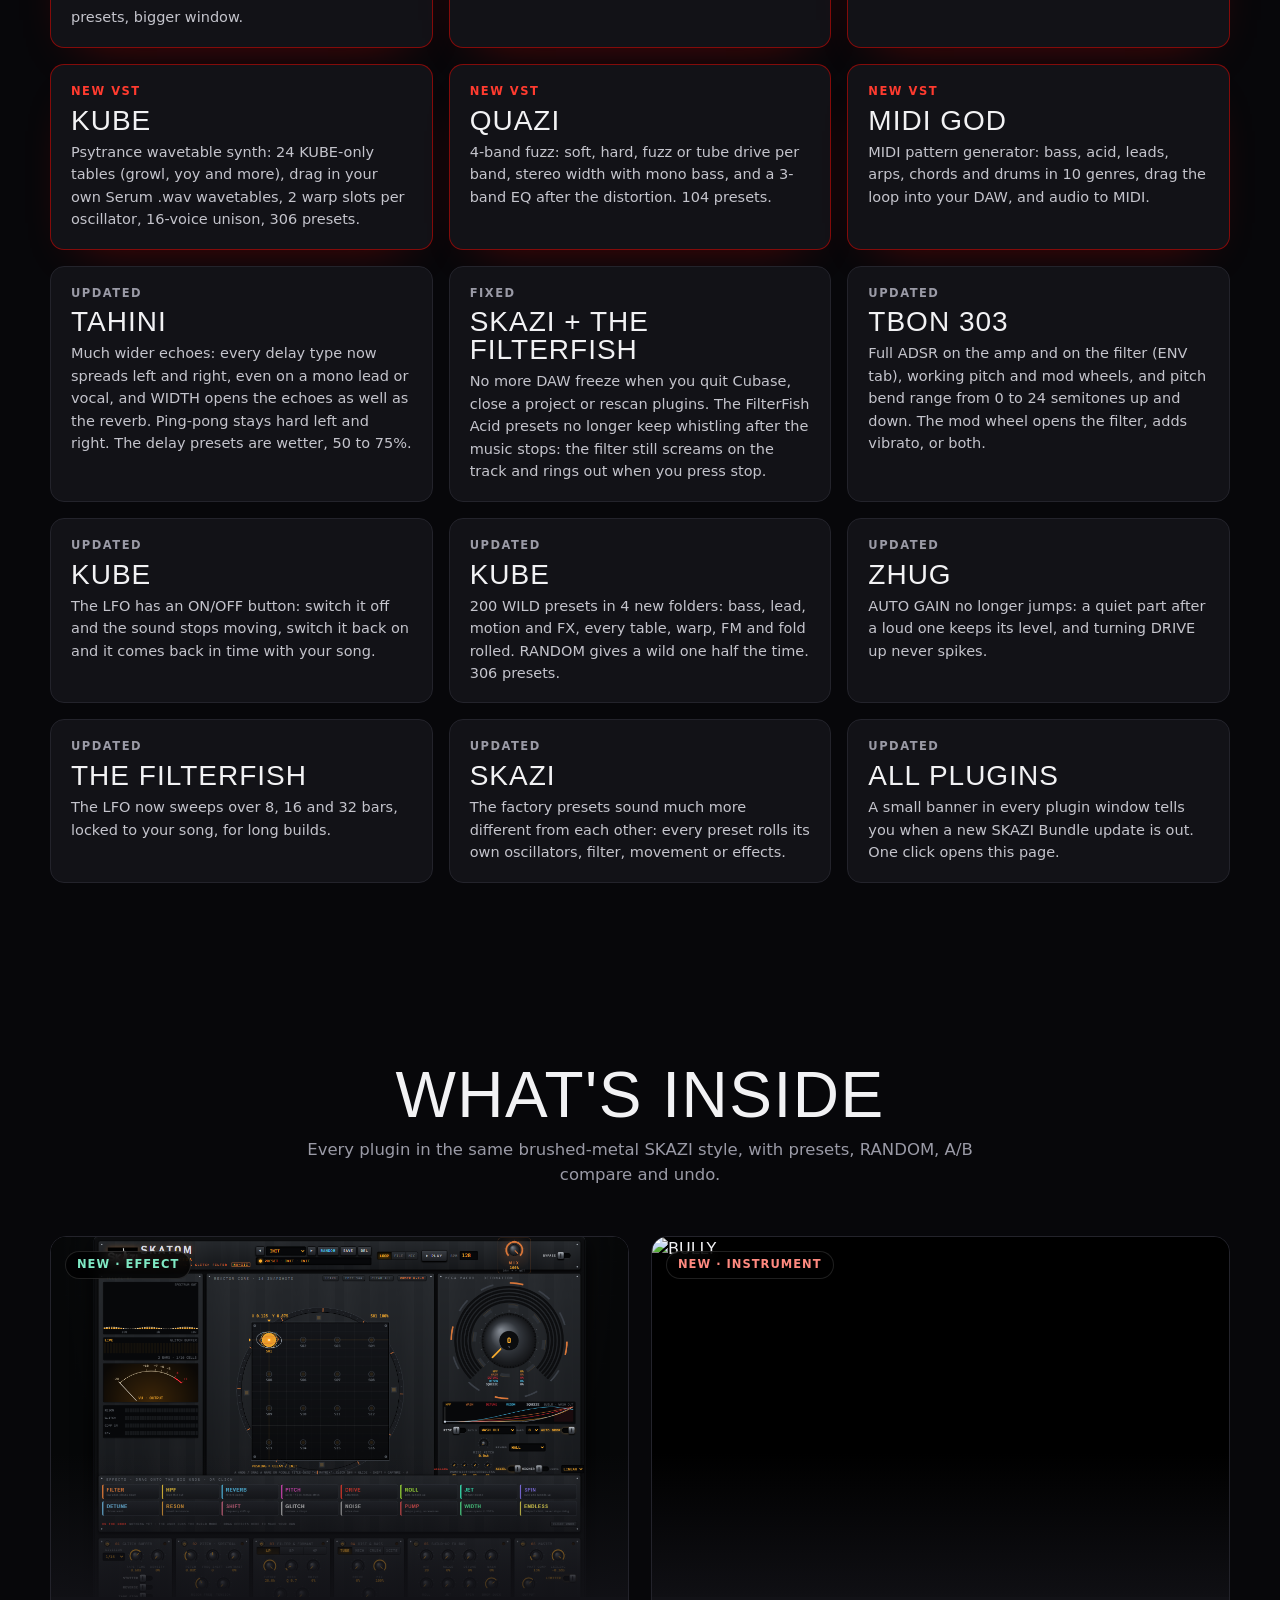
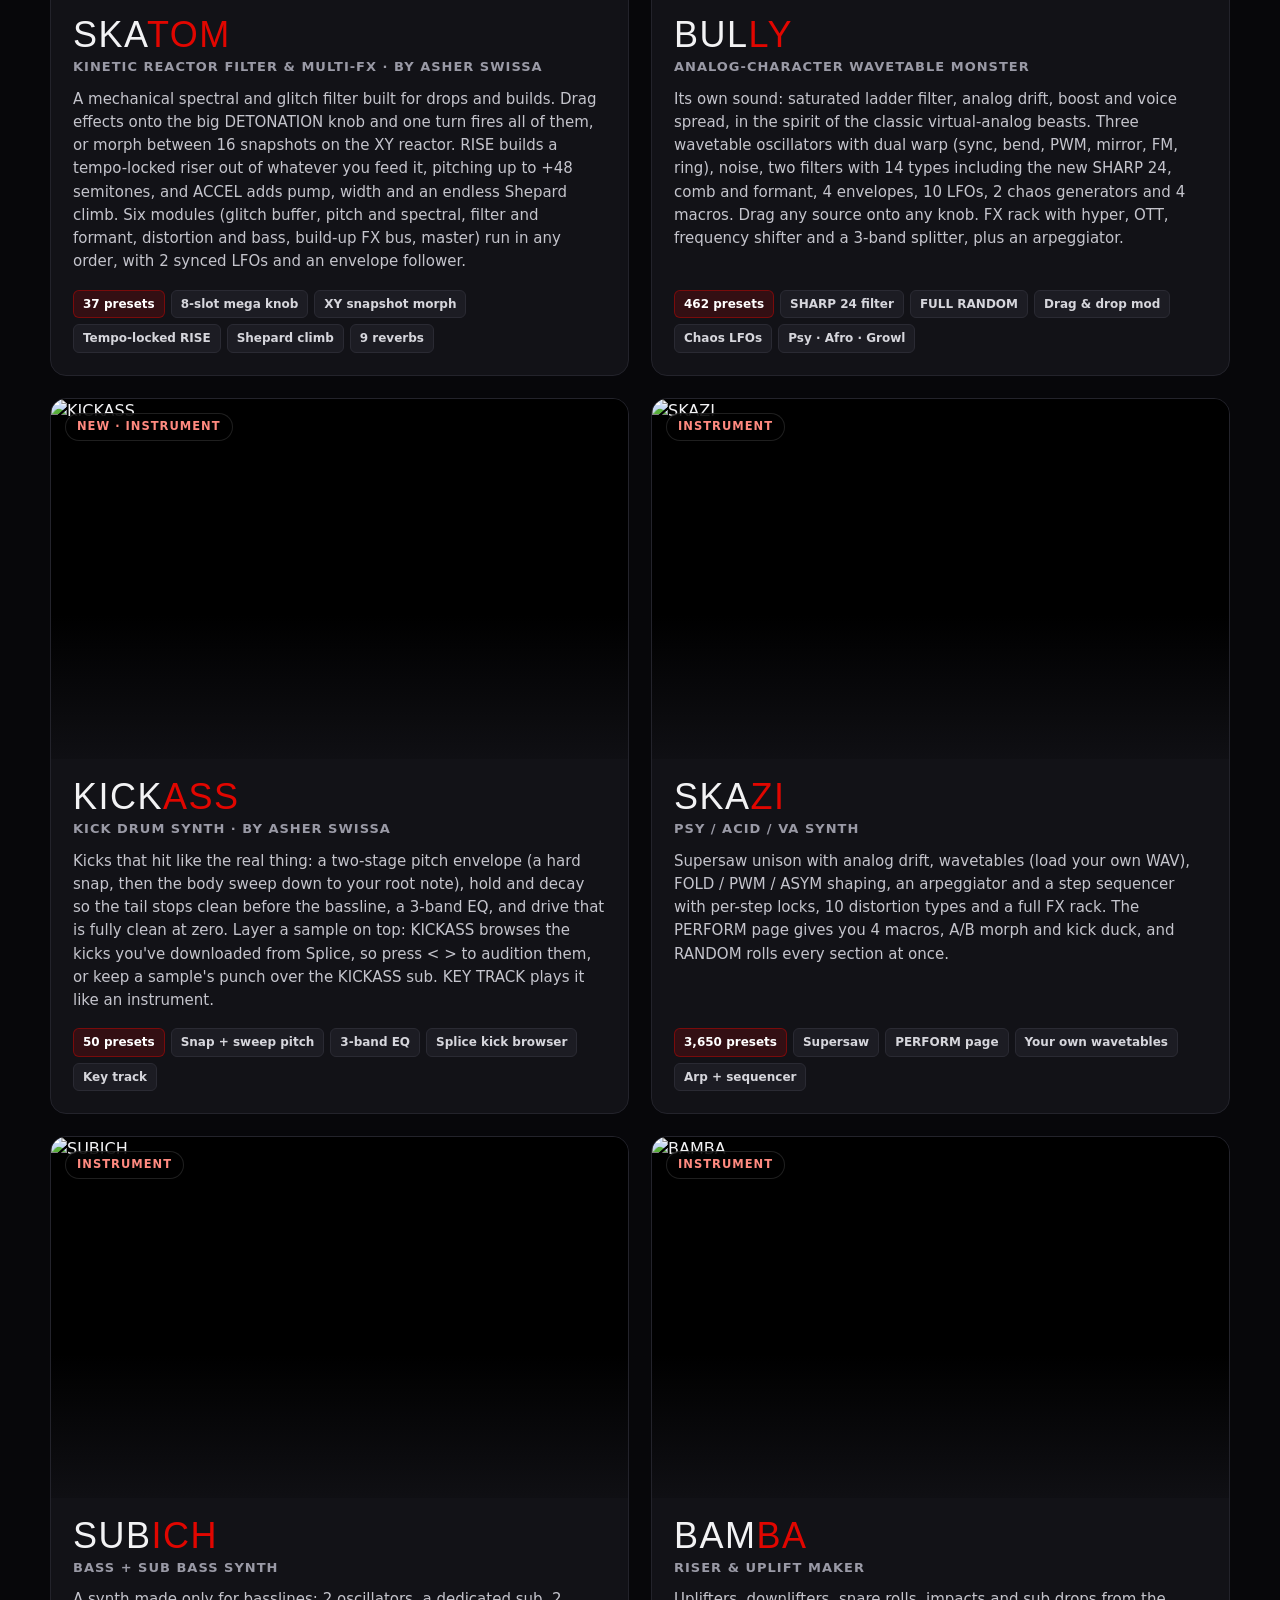
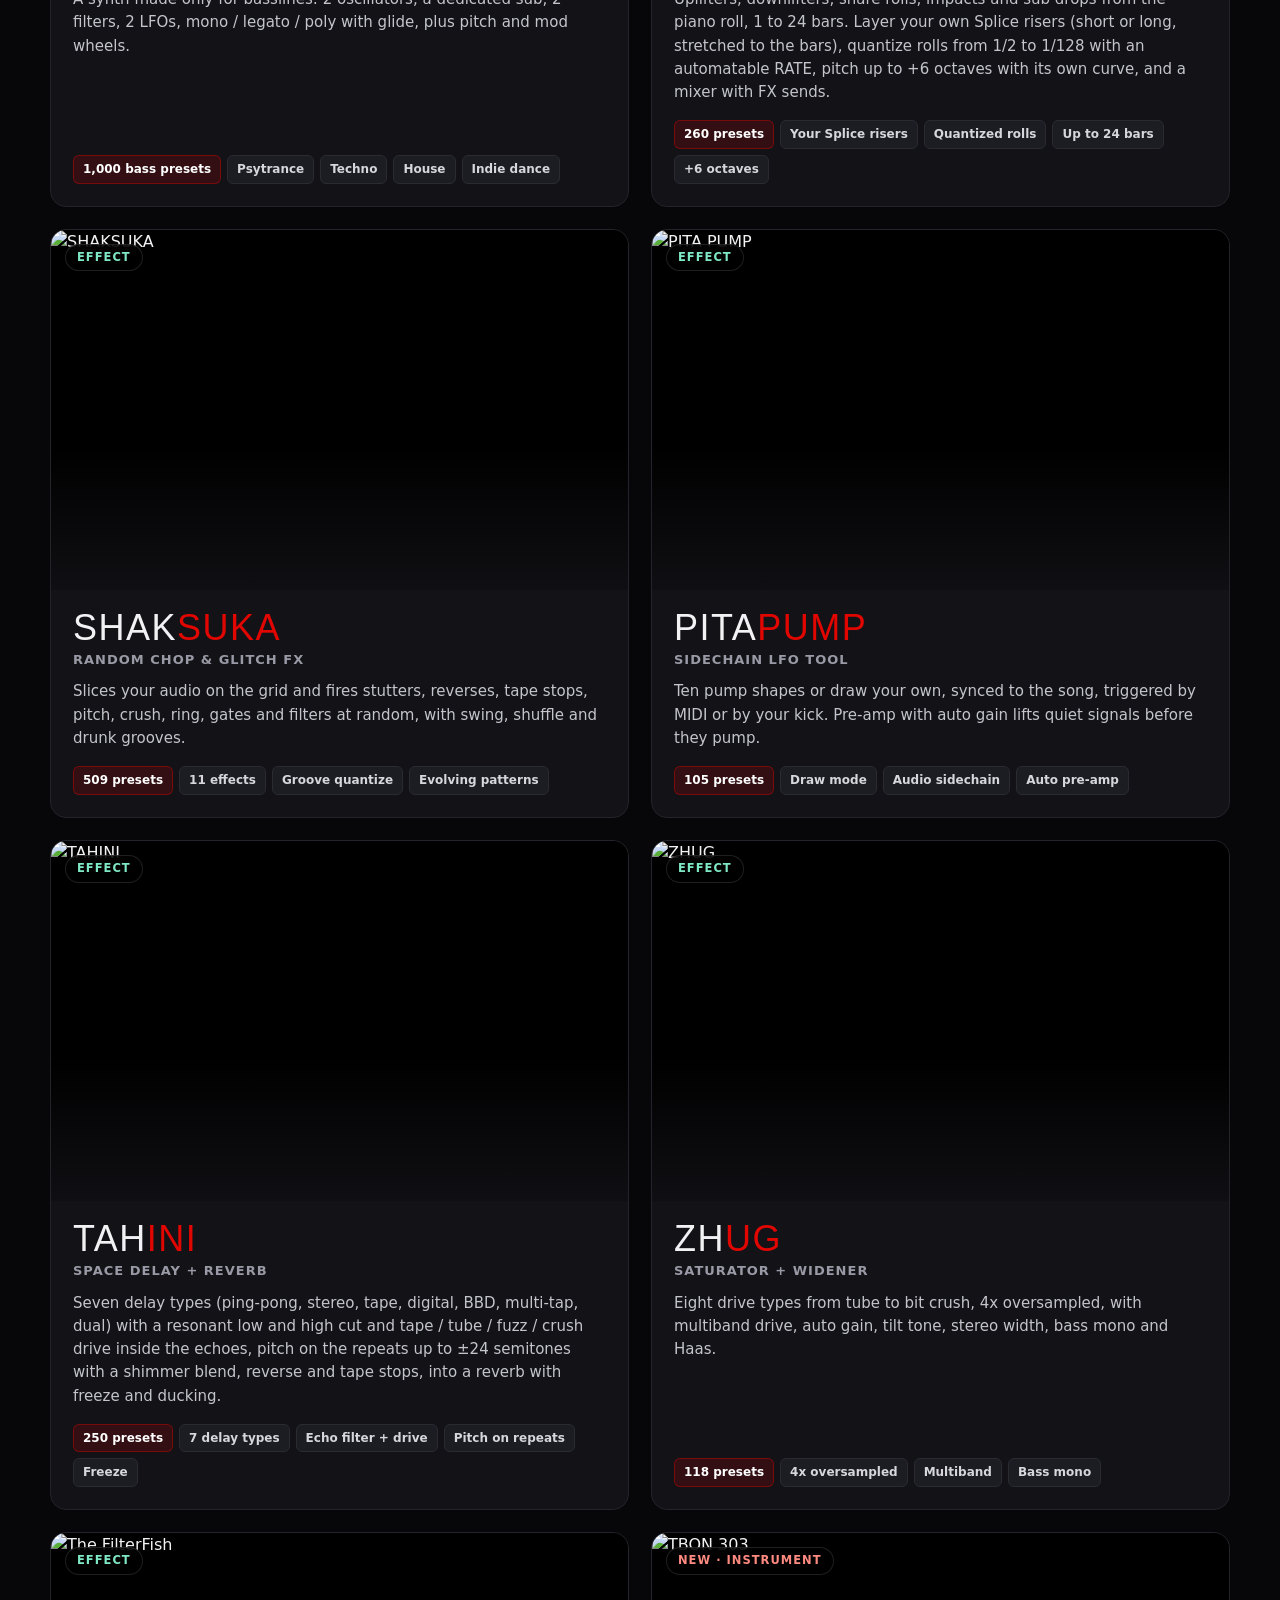
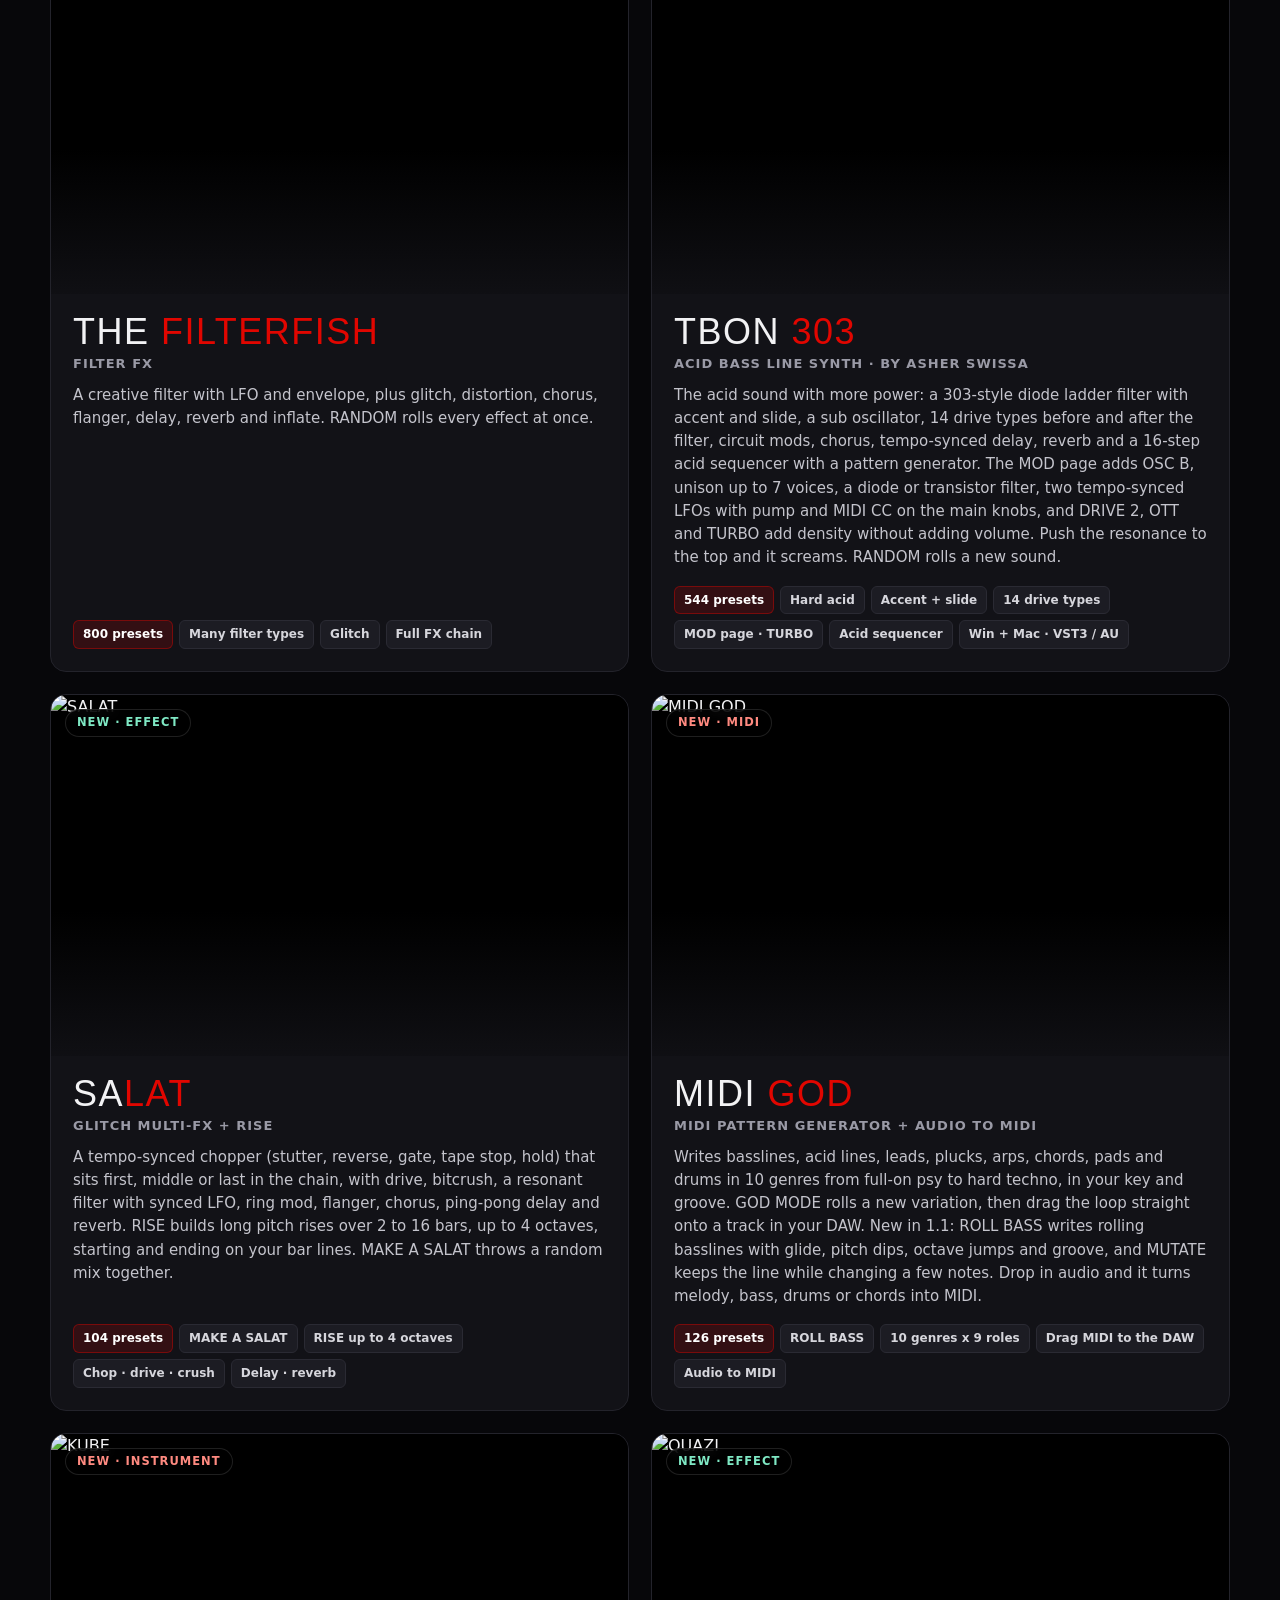
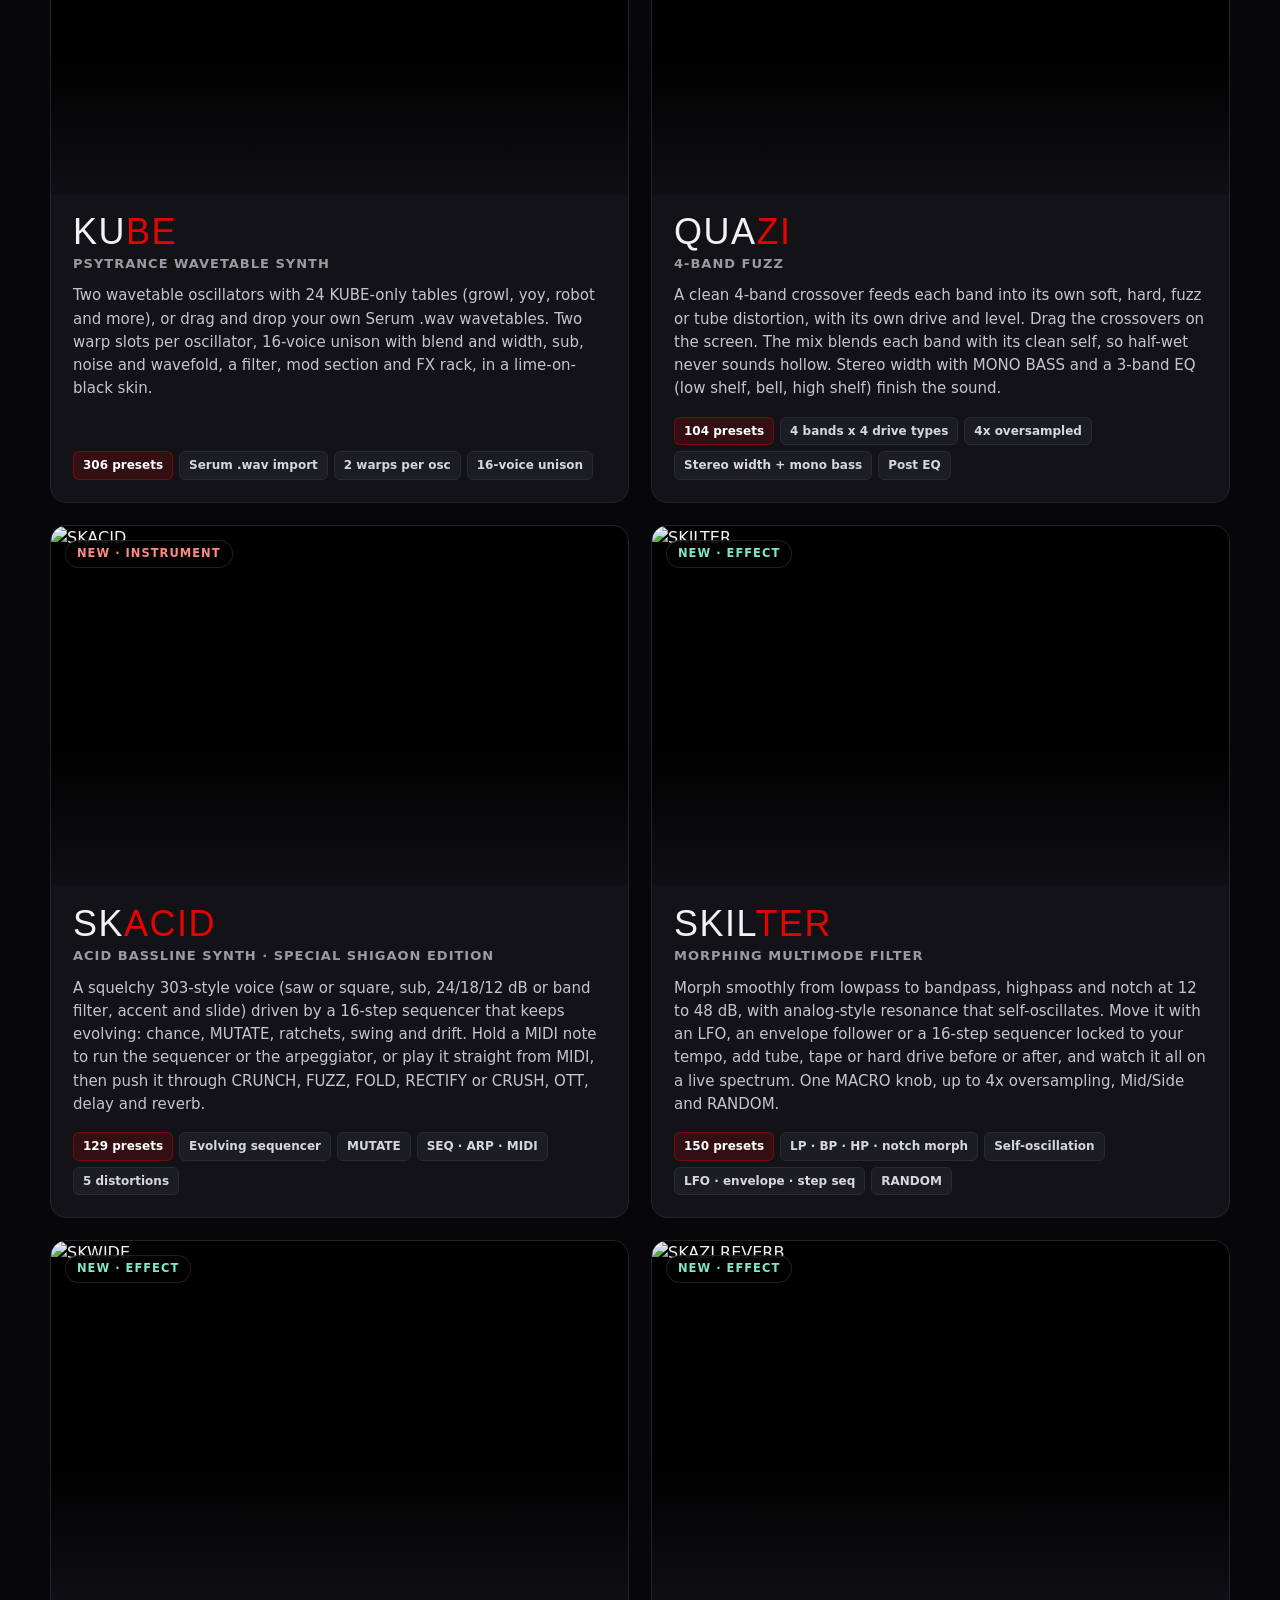
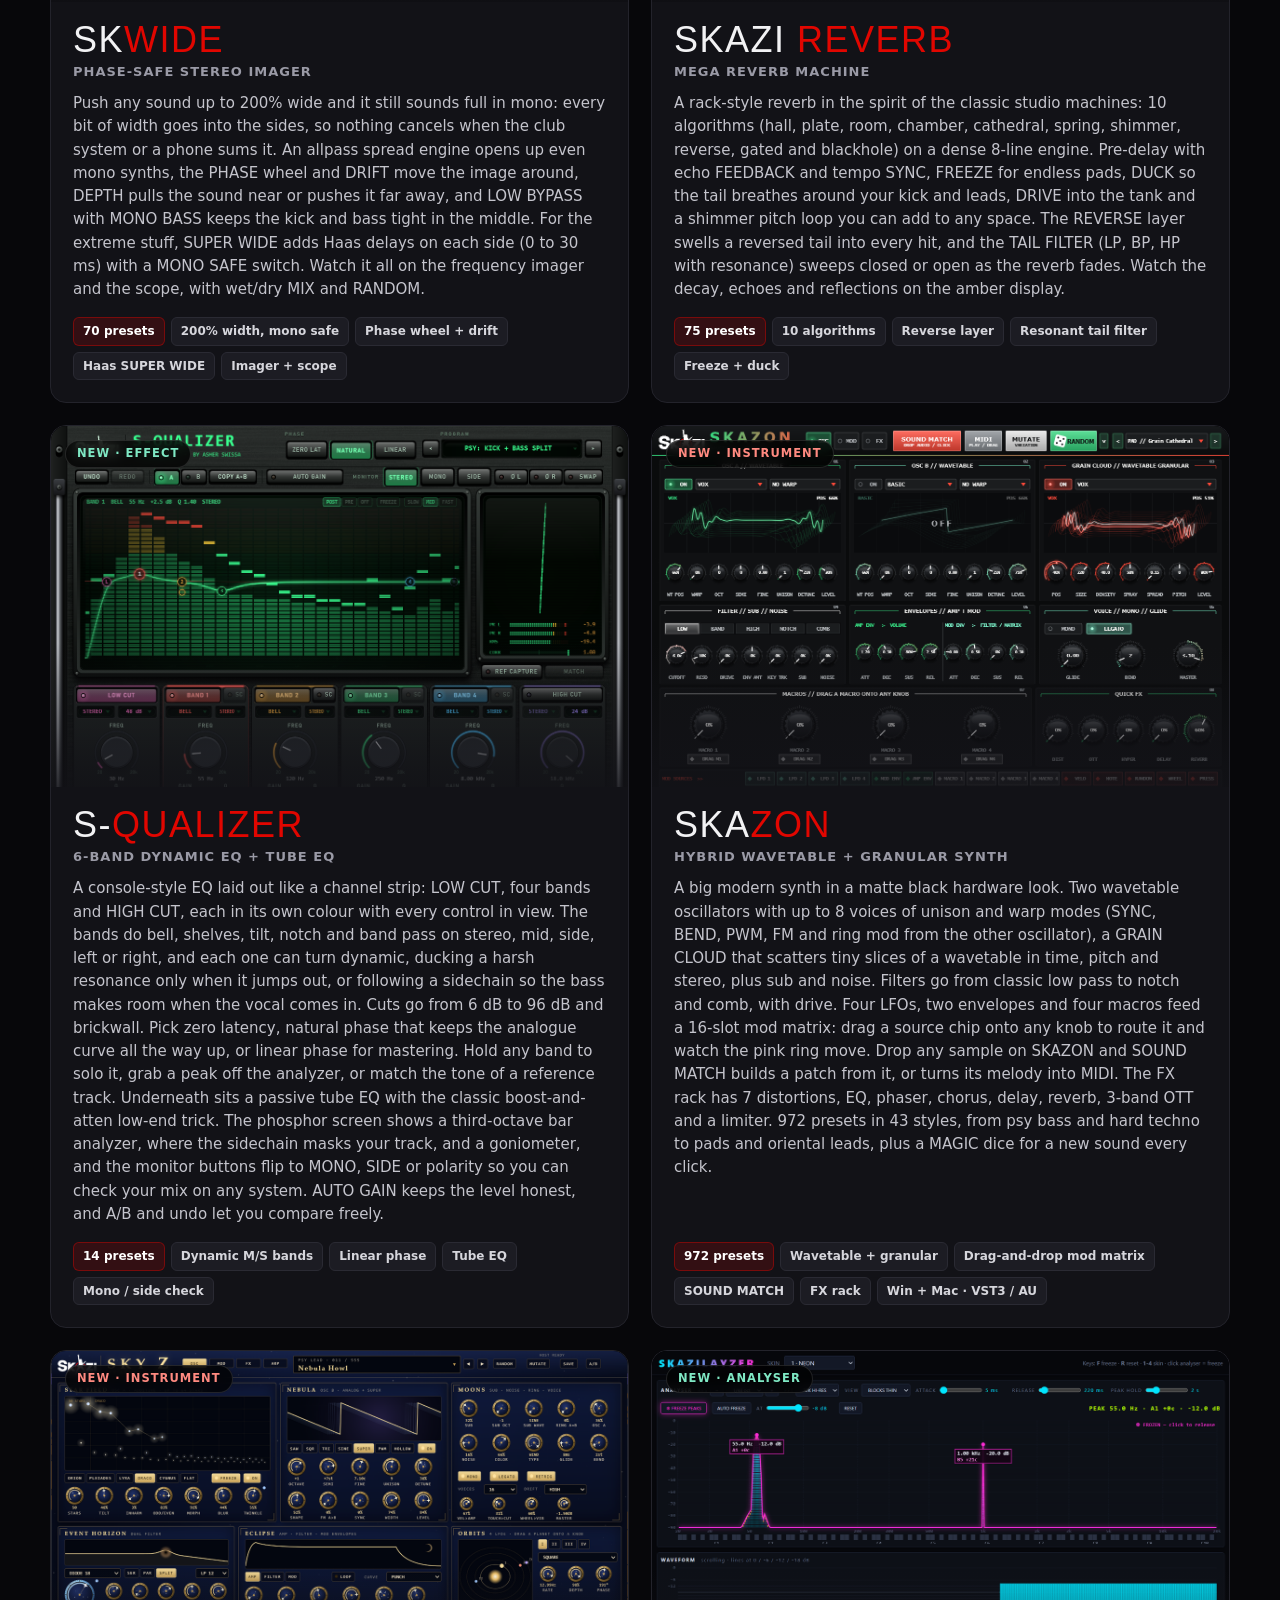
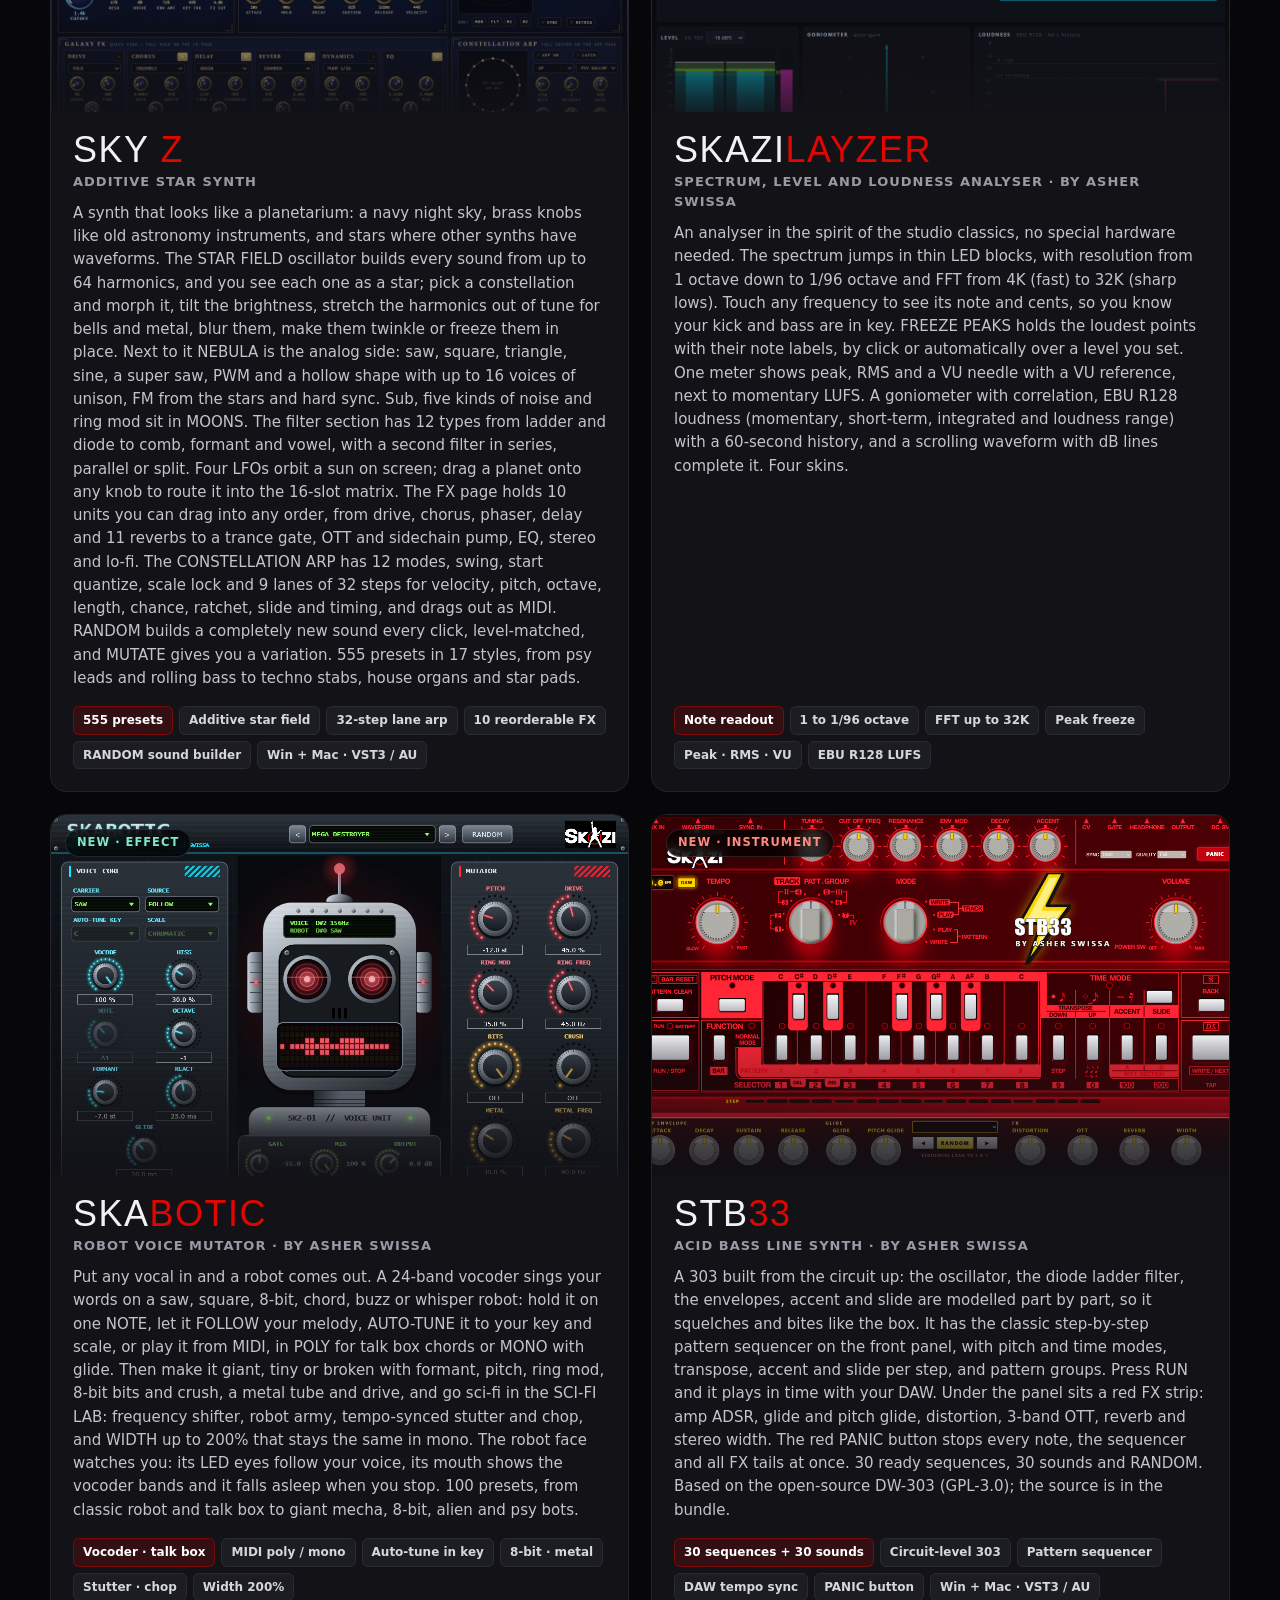
==== commit f515d451: "Page: STB33, the new acid bass line synth (26 plugins); TBON 303 MOD page + TURBO, SKACID and SKY Z " ====
--- a/docs/index.html
+++ b/docs/index.html
@@ -5,9 +5,9 @@
 <meta name="viewport" content="width=device-width, initial-scale=1">
 <meta http-equiv="Content-Security-Policy" content="default-src 'self'; script-src 'self' 'unsafe-inline'; style-src 'self' 'unsafe-inline' https://fonts.googleapis.com; font-src https://fonts.gstatic.com; img-src 'self' data:; connect-src https://api.github.com; object-src 'none'; base-uri 'self'; form-action 'none'">
 <meta name="referrer" content="strict-origin-when-cross-origin">
-<title>SKAZI Bundle · 25 Plugins by Asher Swissa</title>
-<meta name="description" content="SKAZI Bundle: 25 synths and effects for psytrance, techno and beyond. VST3 and AU for Windows and Mac. Free download.">
-<meta property="og:title" content="SKAZI Bundle · 25 Plugins by Asher Swissa">
+<title>SKAZI Bundle · 26 Plugins by Asher Swissa</title>
+<meta name="description" content="SKAZI Bundle: 26 synths and effects for psytrance, techno and beyond. VST3 and AU for Windows and Mac. Free download.">
+<meta property="og:title" content="SKAZI Bundle · 26 Plugins by Asher Swissa">
 <meta property="og:description" content="Synths, kicks, acid and bass lines, MIDI patterns, risers, chops, sidechain, tape delay and saturation. VST3 / AU for Windows and Mac.">
 <meta property="og:image" content="img/skazi.png?v=5">
 <link rel="preconnect" href="https://fonts.googleapis.com">
@@ -207,7 +207,7 @@
     <div>
       <span class="kicker"><i></i> 100% FREE DOWNLOAD · NEW: SKABOTIC</span>
       <h1>SKAZI<br><span>BUNDLE</span></h1>
-      <p class="lead">25 synths and effects in one installer: a robot voice mutator, a real-time analyser, a kinetic reactor filter and multi-FX, an additive star synth, three wavetable synths, a wavetable + granular synth, a kick synth, two acid bass line synths, a mega reverb machine, a 6-band dynamic EQ, a morphing filter, a phase-safe stereo imager, a MIDI pattern generator, bass machine, risers, glitch chops and multi-FX, 4-band fuzz, sidechain, tape delay and saturation. Built for psytrance, techno, house and everything in between.</p>
+      <p class="lead">26 synths and effects in one installer: a robot voice mutator, a real-time analyser, a kinetic reactor filter and multi-FX, an additive star synth, three wavetable synths, a wavetable + granular synth, a kick synth, three acid bass line synths, a mega reverb machine, a 6-band dynamic EQ, a morphing filter, a phase-safe stereo imager, a MIDI pattern generator, bass machine, risers, glitch chops and multi-FX, 4-band fuzz, sidechain, tape delay and saturation. Built for psytrance, techno, house and everything in between.</p>
       <div class="ctas" id="download">
         <a class="btn btn-red" href="https://github.com/slazoasher/skazi-bundle/releases/latest/download/SKAZI.Bundle.Setup.exe">
           <svg viewBox="0 0 24 24" fill="currentColor"><path d="M3 5.1 10.4 4v7.1H3zm0 13.8 7.4 1.1v-7H3zm8.3 1.2L21 21.5V13h-9.7zm0-16.2v7.2H21V2.5z"/></svg>
@@ -217,7 +217,7 @@
           <span class="txt">FREE Download for Mac<small>AU + VST3 + apps · Apple Silicon & Intel</small></span></a>
       </div>
       <p class="meta"><b>Free</b> · Windows 10/11 & macOS 10.13+ · Works in Cubase, Ableton, FL Studio, Logic, Bitwig, Studio One, Reaper</p>
-      <p class="meta"><b style="color:#ff2bd6">Updated 25 Nov 2026:</b> new plugin <b>SKABOTIC</b>, a robot voice mutator: vocoder, talk box and auto-tune robot in any key, play it from MIDI in poly or mono, 8-bit crush, metal tube, ring mod, frequency shift, robot army, tempo-synced stutter and chop, mono-safe width up to 200% and 100 presets. Also new: <b>SKAZILAYZER</b>, an analyser: jumping block spectrum from 1 octave to 1/96 octave, touch any frequency to see its note, freeze peaks with note labels, peak, RMS and VU in one meter, goniometer, EBU R128 loudness and a scrolling waveform. 24 Nov: new plugin <b>SKATOM</b>, a kinetic reactor filter and multi-FX: one big DETONATION knob with 8 effect slots you fill by dragging, 6 modules in any order, a 16-snapshot XY reactor you morph across, tempo-locked RISE builds made from your own sound (pitch up to +48 semitones), ACCEL pump, width and an endless Shepard climb, and 37 presets. 19 Nov: new plugin <b>SKY Z</b>, an additive star synth in a planetarium look: up to 64 harmonics you see as stars and shape with constellations, an analog-style oscillator with 16-voice unison, FM and sync, 12 filters, 4 planet LFOs, a 16-slot matrix, 10 FX you can put in any order, a 32-step arpeggiator with 9 lanes, a RANDOM button that builds a whole new sound, and 555 presets for psy, techno and house. 10 Nov: new plugin <b>SKAZON</b>, a hybrid wavetable + granular synth: 2 oscillators with warp modes, a grain cloud, 4 LFOs, 4 macros, a 16-slot mod matrix you fill by dragging, a full FX rack, SOUND MATCH that turns a dropped sample into a patch, and 972 presets in 43 styles. 7 Nov: new plugin <b>S-QUALIZER</b>, a 6-band console EQ: low cut, four dynamic bands with mid/side and sidechain, high cut up to brickwall, three phase modes, band solo, EQ match, a tube EQ, a bar analyzer with masking view and mono/side/polarity checks. 30 Oct: new plugin <b>SKAZI REVERB</b>, a mega reverb machine in the spirit of the classic studio racks: 10 algorithms from hall and plate to shimmer, reverse, gated and blackhole, echo feedback pre-delay, freeze, ducking, a reverse layer and a resonant tail filter. 29 Oct: new plugin <b>SKWIDE</b>, a phase-safe stereo imager: widen anything up to 200% and it still sounds full in mono, with a phase wheel, depth, low-end bypass and a Haas SUPER WIDE section. <b>MIDI GOD 1.1</b> adds ROLL BASS: rolling basslines with glide, pitch dips, octave jumps, groove and MUTATE, plus better audio to MIDI and a bigger window. Yesterday: <b>SKACID</b> and <b>SKILTER</b>, TBON 303 ADSR and wheels, and every plugin now tells you when a new update is out. New this month: SKWIDE, SKACID, SKILTER, KUBE, QUAZI and MIDI GOD. Already installed? Just download and install again: your projects keep their sounds.</p>
+      <p class="meta"><b style="color:#ff2bd6">Updated 28 Nov 2026:</b> new plugin <b>STB33</b>, an acid bass line synth with a circuit-level 303 model, its own 16-step pattern sequencer that follows your DAW tempo, a red PANIC button, ADSR, distortion, OTT, reverb and width, 30 sequences and 30 sounds. <b>TBON 303</b> gets a MOD page: OSC B, unison up to 7 voices, diode or transistor filter, 2 synced LFOs with pump and MIDI CC on the main knobs, plus DRIVE 2, OTT and a TURBO button. <b>SKACID</b>: the sequencer and arp now play only while you hold a MIDI note. <b>SKY Z</b>: 31 arp presets that stayed silent on a short note now play right on the key. 25 Nov: new plugin <b>SKABOTIC</b>, a robot voice mutator: vocoder, talk box and auto-tune robot in any key, play it from MIDI in poly or mono, 8-bit crush, metal tube, ring mod, frequency shift, robot army, tempo-synced stutter and chop, mono-safe width up to 200% and 100 presets. Also new: <b>SKAZILAYZER</b>, an analyser: jumping block spectrum from 1 octave to 1/96 octave, touch any frequency to see its note, freeze peaks with note labels, peak, RMS and VU in one meter, goniometer, EBU R128 loudness and a scrolling waveform. 24 Nov: new plugin <b>SKATOM</b>, a kinetic reactor filter and multi-FX: one big DETONATION knob with 8 effect slots you fill by dragging, 6 modules in any order, a 16-snapshot XY reactor you morph across, tempo-locked RISE builds made from your own sound (pitch up to +48 semitones), ACCEL pump, width and an endless Shepard climb, and 37 presets. 19 Nov: new plugin <b>SKY Z</b>, an additive star synth in a planetarium look: up to 64 harmonics you see as stars and shape with constellations, an analog-style oscillator with 16-voice unison, FM and sync, 12 filters, 4 planet LFOs, a 16-slot matrix, 10 FX you can put in any order, a 32-step arpeggiator with 9 lanes, a RANDOM button that builds a whole new sound, and 555 presets for psy, techno and house. 10 Nov: new plugin <b>SKAZON</b>, a hybrid wavetable + granular synth: 2 oscillators with warp modes, a grain cloud, 4 LFOs, 4 macros, a 16-slot mod matrix you fill by dragging, a full FX rack, SOUND MATCH that turns a dropped sample into a patch, and 972 presets in 43 styles. 7 Nov: new plugin <b>S-QUALIZER</b>, a 6-band console EQ: low cut, four dynamic bands with mid/side and sidechain, high cut up to brickwall, three phase modes, band solo, EQ match, a tube EQ, a bar analyzer with masking view and mono/side/polarity checks. 30 Oct: new plugin <b>SKAZI REVERB</b>, a mega reverb machine in the spirit of the classic studio racks: 10 algorithms from hall and plate to shimmer, reverse, gated and blackhole, echo feedback pre-delay, freeze, ducking, a reverse layer and a resonant tail filter. 29 Oct: new plugin <b>SKWIDE</b>, a phase-safe stereo imager: widen anything up to 200% and it still sounds full in mono, with a phase wheel, depth, low-end bypass and a Haas SUPER WIDE section. <b>MIDI GOD 1.1</b> adds ROLL BASS: rolling basslines with glide, pitch dips, octave jumps, groove and MUTATE, plus better audio to MIDI and a bigger window. Yesterday: <b>SKACID</b> and <b>SKILTER</b>, TBON 303 ADSR and wheels, and every plugin now tells you when a new update is out. New this month: SKWIDE, SKACID, SKILTER, KUBE, QUAZI and MIDI GOD. Already installed? Just download and install again: your projects keep their sounds.</p>
     </div>
     <div class="shot">
       <img src="img/skatom.png?v=1" alt="SKATOM kinetic reactor filter and multi-FX" class="zoom">
@@ -228,7 +228,7 @@
 
 <div class="stats">
   <div class="wrap">
-    <div class="stat"><b>25</b><span>PLUGINS</span></div>
+    <div class="stat"><b>26</b><span>PLUGINS</span></div>
     <div class="stat"><b>VST3 · AU</b><span>FORMATS</span></div>
     <div class="stat"><b style="color:var(--red2)">FREE</b><span>DOWNLOAD · WIN &amp; MAC</span></div>
   </div>
@@ -243,9 +243,13 @@
 
 <section class="news" id="new">
   <div class="wrap">
-    <div class="head"><h2>NEW IN THIS UPDATE</h2><p>The new SKABOTIC robot voice, the SKAZILAYZER analyser and the SKATOM effect, on top of SKY Z, SKAZON, S-QUALIZER, SKAZI REVERB, yesterday's SKWIDE and MIDI GOD 1.1 with ROLL BASS, SKACID and SKILTER, plus fixes, 200 new sounds and the rest of this month's new plugins. Already installed? Download and install again: your projects keep their sounds.</p></div>
+    <div class="head"><h2>NEW IN THIS UPDATE</h2><p>The new STB33 acid synth, a MOD page and TURBO for TBON 303, fixes for SKACID and SKY Z, the SKABOTIC robot voice, the SKAZILAYZER analyser and the SKATOM effect, on top of SKY Z, SKAZON, S-QUALIZER, SKAZI REVERB, yesterday's SKWIDE and MIDI GOD 1.1 with ROLL BASS, SKACID and SKILTER, plus fixes, 200 new sounds and the rest of this month's new plugins. Already installed? Download and install again: your projects keep their sounds.</p></div>
     <div class="grid">
-      <div class="item new"><span class="tagline">New VST · just out</span><h4>SKABOTIC</h4><p>Robot voice mutator: a 24-band vocoder with saw, square, 8-bit, chord, buzz or noise robot on one fixed note, following your voice, auto-tuned to any key and scale, or played from MIDI in poly or mono with glide. Then formant, pitch, ring mod, 8-bit crush, metal tube, drive, frequency shifter, robot army, tempo-synced stutter and chop, and width up to 200% that stays safe in mono. A robot face with LED eyes that follow your voice. 100 presets.</p></div>
+      <div class="item new"><span class="tagline">New VST · just out</span><h4>STB33</h4><p>Acid bass line synth by Asher Swissa, built on the open-source DW-303: a circuit-level model of the 303 oscillator, diode ladder filter, envelopes, accent and slide, with its own 16-step pattern sequencer and pattern editor. RUN starts the pattern, your DAW gives the tempo and the grid. Then an amp ADSR, glide, distortion, 3-band OTT, reverb and width, and a red PANIC button that stops every note and tail at once. 30 sequences and 30 sounds, plus RANDOM.</p></div>
+      <div class="item new"><span class="tagline">Big update</span><h4>TBON 303</h4><p>New MOD page: OSC B with level, semi and fine, unison up to 7 detuned voices, diode (303) or transistor ladder filter, two tempo-synced LFOs with 8 shapes including PUMP for a sidechain duck, to 9 destinations, and MIDI CC on the main knobs. Plus DRIVE 2, OTT and a TURBO button that adds density, not volume. Old presets and projects sound the same.</p></div>
+      <div class="item"><span class="tagline">Updated</span><h4>SKACID</h4><p>The sequencer and the arpeggiator play only while MIDI holds a note (keyboard, piano roll, any MIDI), so pressing play in the DAW alone no longer starts them.</p></div>
+      <div class="item"><span class="tagline">Fixed</span><h4>SKY Z</h4><p>31 arp presets (house organs, techno stabs, arp sequences and crazy ones) started on a rest, so a short note made no sound. They now play right on the key. The psy gallop basses keep their offbeat start on purpose.</p></div>
+      <div class="item new"><span class="tagline">New VST</span><h4>SKABOTIC</h4><p>Robot voice mutator: a 24-band vocoder with saw, square, 8-bit, chord, buzz or noise robot on one fixed note, following your voice, auto-tuned to any key and scale, or played from MIDI in poly or mono with glide. Then formant, pitch, ring mod, 8-bit crush, metal tube, drive, frequency shifter, robot army, tempo-synced stutter and chop, and width up to 200% that stays safe in mono. A robot face with LED eyes that follow your voice. 100 presets.</p></div>
       <div class="item new"><span class="tagline">New VST</span><h4>SKAZILAYZER</h4><p>Analyser: jumping block spectrum (thin blocks, blocks, bars, line) from 1 octave to 1/96 octave with FFT up to 32K, touch any frequency to read its note, freeze peaks by click or AUTO FREEZE over a level with note labels, peak, RMS, VU and momentary LUFS in one meter, goniometer and correlation, EBU R128 loudness (momentary, short-term, integrated, LRA) with history, a scrolling waveform with dB lines and 4 skins.</p></div>
       <div class="item new"><span class="tagline">New VST</span><h4>SKATOM</h4><p>Kinetic reactor filter and multi-FX: one big DETONATION knob with 8 slots you fill by dragging effects onto it (filter, HPF, reverb, pitch, drive, roll, jet, spin, glitch, pump, width, endless and more), 6 modules you put in any order, a 16-snapshot XY reactor with LEARN, tempo-locked RISE builds made from your own sound with pitch up to +48 semitones, ACCEL with pump, width and an endless Shepard climb, 9 reverb types, 2 synced LFOs and an envelope follower. 37 presets.</p></div>
       <div class="item new"><span class="tagline">New VST</span><h4>SKY Z</h4><p>Additive star synth: up to 64 harmonics as stars with 6 constellations, tilt, inharmonic, blur, twinkle and freeze, an analog oscillator with SUPER, PWM and hollow shapes, 16-voice unison, FM and sync, 12 filters in series, parallel or split, 3 looping envelopes, 4 planet LFOs, a 16-slot matrix you fill by dragging planets onto knobs, 10 reorderable FX with trance gate and OTT, a 32-step 9-lane arpeggiator, RANDOM, MUTATE, A/B. 555 presets in 17 styles.</p></div>
@@ -337,8 +341,8 @@
 
       <article class="card"><div class="pic"><span class="badge inst">New · Instrument</span><img src="img/tbon303.png?v=1" alt="TBON 303" class="zoom" loading="lazy"></div>
         <div class="body"><h3>TBON <em>303</em></h3><div class="sub">Acid bass line synth · by Asher Swissa</div>
-          <p>The acid sound with more power: a 303-style diode ladder filter with accent and slide, a sub oscillator, 14 drive types before and after the filter, circuit mods, chorus, tempo-synced delay, reverb and a 16-step acid sequencer with a pattern generator. Push the resonance to the top and it screams. RANDOM rolls a new sound.</p>
-          <div class="chips"><span class="chip hot">544 presets</span><span class="chip">Hard acid</span><span class="chip">Accent + slide</span><span class="chip">14 drive types</span><span class="chip">Acid sequencer</span><span class="chip">Win + Mac · VST3 / AU</span></div></div></article>
+          <p>The acid sound with more power: a 303-style diode ladder filter with accent and slide, a sub oscillator, 14 drive types before and after the filter, circuit mods, chorus, tempo-synced delay, reverb and a 16-step acid sequencer with a pattern generator. The MOD page adds OSC B, unison up to 7 voices, a diode or transistor filter, two tempo-synced LFOs with pump and MIDI CC on the main knobs, and DRIVE 2, OTT and TURBO add density without adding volume. Push the resonance to the top and it screams. RANDOM rolls a new sound.</p>
+          <div class="chips"><span class="chip hot">544 presets</span><span class="chip">Hard acid</span><span class="chip">Accent + slide</span><span class="chip">14 drive types</span><span class="chip">MOD page · TURBO</span><span class="chip">Acid sequencer</span><span class="chip">Win + Mac · VST3 / AU</span></div></div></article>
 
       <article class="card"><div class="pic"><span class="badge fx">New · Effect</span><img src="img/salat.png?v=2" alt="SALAT" class="zoom" loading="lazy"></div>
         <div class="body"><h3>SA<em>LAT</em></h3><div class="sub">Glitch multi-FX + RISE</div>
@@ -362,7 +366,7 @@
 
       <article class="card"><div class="pic"><span class="badge inst">New · Instrument</span><img src="img/skacid.png?v=1" alt="SKACID" class="zoom" loading="lazy"></div>
         <div class="body"><h3>SK<em>ACID</em></h3><div class="sub">Acid bassline synth · Special Shigaon Edition</div>
-          <p>A squelchy 303-style voice (saw or square, sub, 24/18/12 dB or band filter, accent and slide) driven by a 16-step sequencer that keeps evolving: chance, MUTATE, ratchets, swing and drift. Play it as a sequencer, an arpeggiator or straight from MIDI, then push it through CRUNCH, FUZZ, FOLD, RECTIFY or CRUSH, OTT, delay and reverb.</p>
+          <p>A squelchy 303-style voice (saw or square, sub, 24/18/12 dB or band filter, accent and slide) driven by a 16-step sequencer that keeps evolving: chance, MUTATE, ratchets, swing and drift. Hold a MIDI note to run the sequencer or the arpeggiator, or play it straight from MIDI, then push it through CRUNCH, FUZZ, FOLD, RECTIFY or CRUSH, OTT, delay and reverb.</p>
           <div class="chips"><span class="chip hot">129 presets</span><span class="chip">Evolving sequencer</span><span class="chip">MUTATE</span><span class="chip">SEQ · ARP · MIDI</span><span class="chip">5 distortions</span></div></div></article>
 
       <article class="card"><div class="pic"><span class="badge fx">New · Effect</span><img src="img/skilter.png?v=1" alt="SKILTER" class="zoom" loading="lazy"></div>
@@ -405,13 +409,18 @@
           <p>Put any vocal in and a robot comes out. A 24-band vocoder sings your words on a saw, square, 8-bit, chord, buzz or whisper robot: hold it on one NOTE, let it FOLLOW your melody, AUTO-TUNE it to your key and scale, or play it from MIDI, in POLY for talk box chords or MONO with glide. Then make it giant, tiny or broken with formant, pitch, ring mod, 8-bit bits and crush, a metal tube and drive, and go sci-fi in the SCI-FI LAB: frequency shifter, robot army, tempo-synced stutter and chop, and WIDTH up to 200% that stays the same in mono. The robot face watches you: its LED eyes follow your voice, its mouth shows the vocoder bands and it falls asleep when you stop. 100 presets, from classic robot and talk box to giant mecha, 8-bit, alien and psy bots.</p>
           <div class="chips"><span class="chip hot">Vocoder · talk box</span><span class="chip">MIDI poly / mono</span><span class="chip">Auto-tune in key</span><span class="chip">8-bit · metal</span><span class="chip">Stutter · chop</span><span class="chip">Width 200%</span></div></div></article>
 
+      <article class="card"><div class="pic"><span class="badge inst">New · Instrument</span><img src="img/stb33.png?v=1" alt="STB33" class="zoom" loading="lazy"></div>
+        <div class="body"><h3>STB<em>33</em></h3><div class="sub">Acid bass line synth · by Asher Swissa</div>
+          <p>A 303 built from the circuit up: the oscillator, the diode ladder filter, the envelopes, accent and slide are modelled part by part, so it squelches and bites like the box. It has the classic step-by-step pattern sequencer on the front panel, with pitch and time modes, transpose, accent and slide per step, and pattern groups. Press RUN and it plays in time with your DAW. Under the panel sits a red FX strip: amp ADSR, glide and pitch glide, distortion, 3-band OTT, reverb and stereo width. The red PANIC button stops every note, the sequencer and all FX tails at once. 30 ready sequences, 30 sounds and RANDOM. Based on the open-source DW-303 (GPL-3.0); the source is in the bundle.</p>
+          <div class="chips"><span class="chip hot">30 sequences + 30 sounds</span><span class="chip">Circuit-level 303</span><span class="chip">Pattern sequencer</span><span class="chip">DAW tempo sync</span><span class="chip">PANIC button</span><span class="chip">Win + Mac · VST3 / AU</span></div></div></article>
+
     </div>
   </div>
 </section>
 
 <section class="install" id="install">
   <div class="wrap">
-    <div class="head"><h2>INSTALL IN 1 MINUTE</h2><p>One installer puts all 25 plugins in place. They show up under <b>SKAZI</b> in your DAW.</p></div>
+    <div class="head"><h2>INSTALL IN 1 MINUTE</h2><p>One installer puts all 26 plugins in place. They show up under <b>SKAZI</b> in your DAW.</p></div>
     <div class="tabs"><button class="tab on" data-t="win">Windows</button><button class="tab" data-t="mac">Mac</button></div>
     <div class="steps on" id="win">
       <div class="step"><div class="n">01</div><h4>Download & close your DAW</h4><p>Get <code>SKAZI.Bundle.Setup.exe</code> above and close Cubase, Ableton or whatever you use.</p></div>
@@ -451,7 +460,7 @@
 
 <section class="final">
   <div class="wrap">
-    <div class="head"><h2>GET THE <span style="color:var(--red)">SKAZI</span> SOUND</h2><p>25 plugins. <b style="color:#fff">100% free download</b>, no account, no catch.</p></div>
+    <div class="head"><h2>GET THE <span style="color:var(--red)">SKAZI</span> SOUND</h2><p>26 plugins. <b style="color:#fff">100% free download</b>, no account, no catch.</p></div>
     <div class="ctas">
       <a class="btn btn-red" href="https://github.com/slazoasher/skazi-bundle/releases/latest/download/SKAZI.Bundle.Setup.exe">
         <svg viewBox="0 0 24 24" fill="currentColor"><path d="M3 5.1 10.4 4v7.1H3zm0 13.8 7.4 1.1v-7H3zm8.3 1.2L21 21.5V13h-9.7zm0-16.2v7.2H21V2.5z"/></svg>
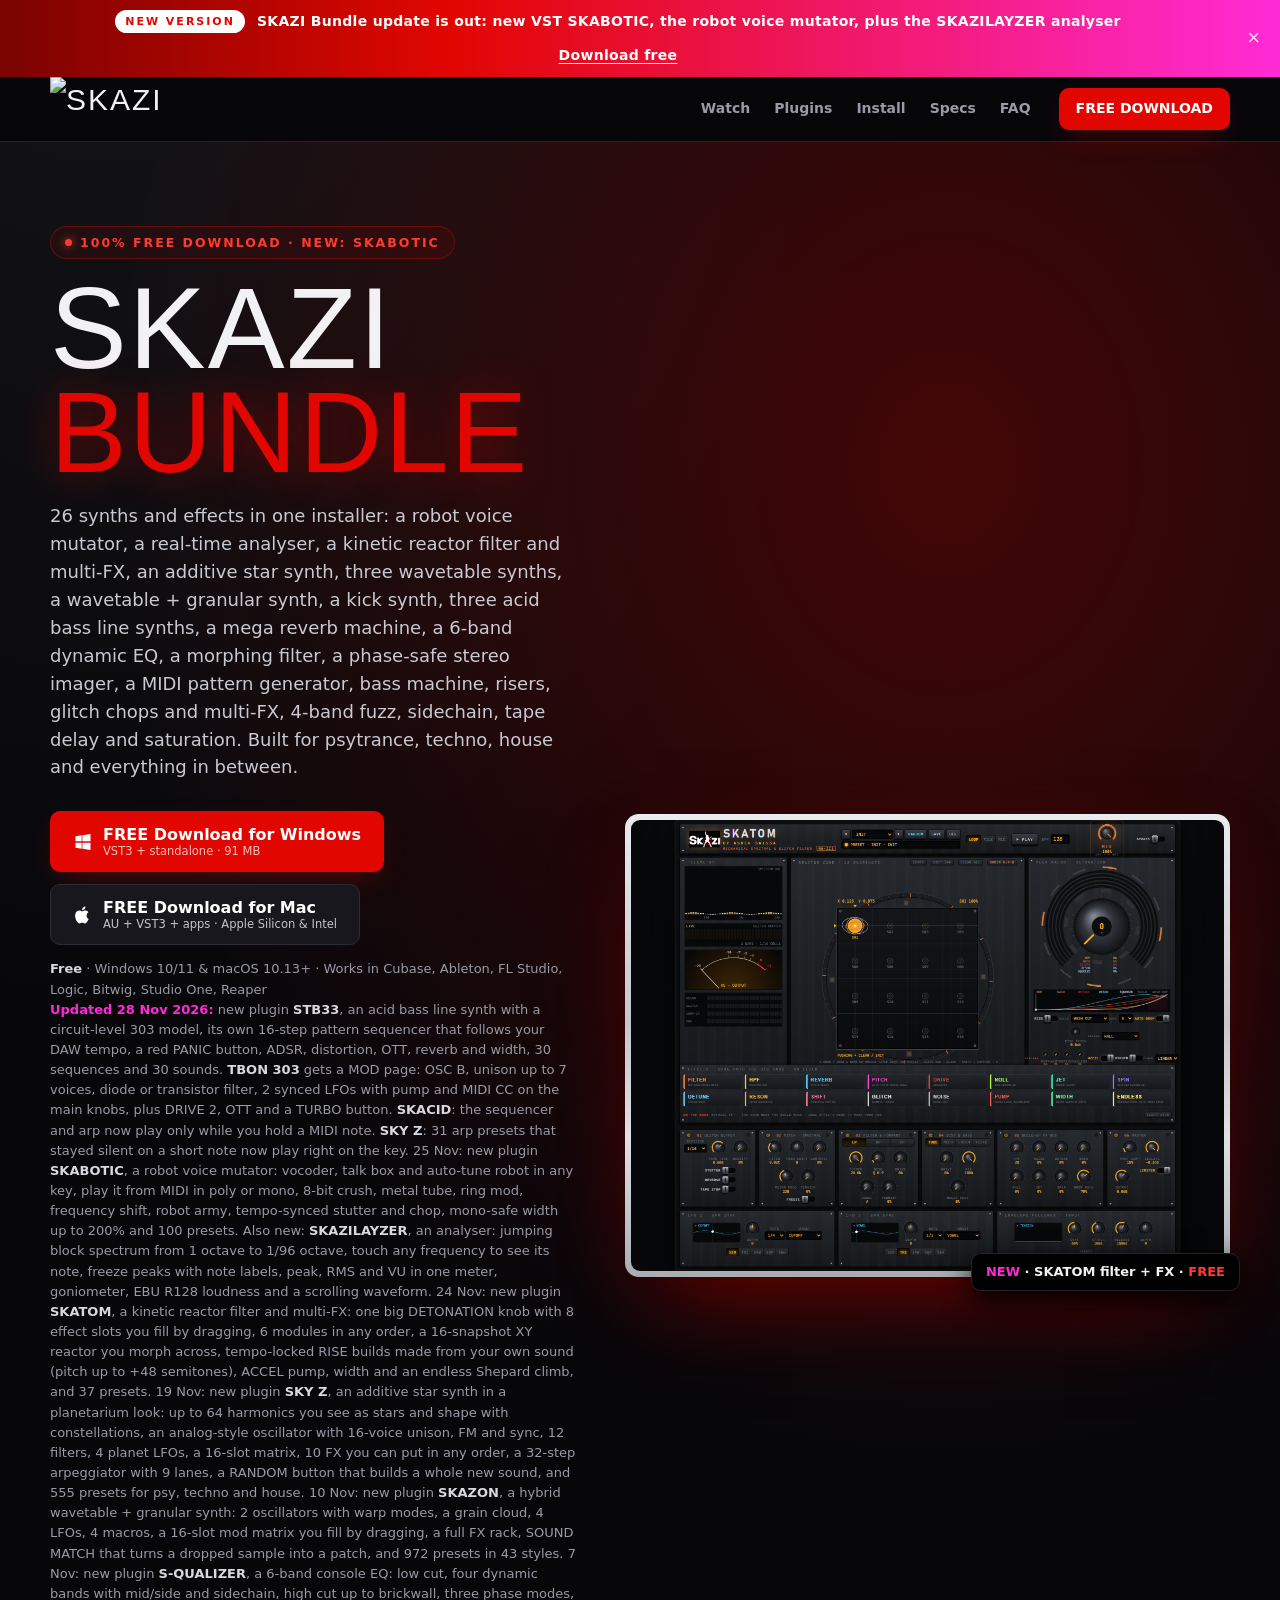
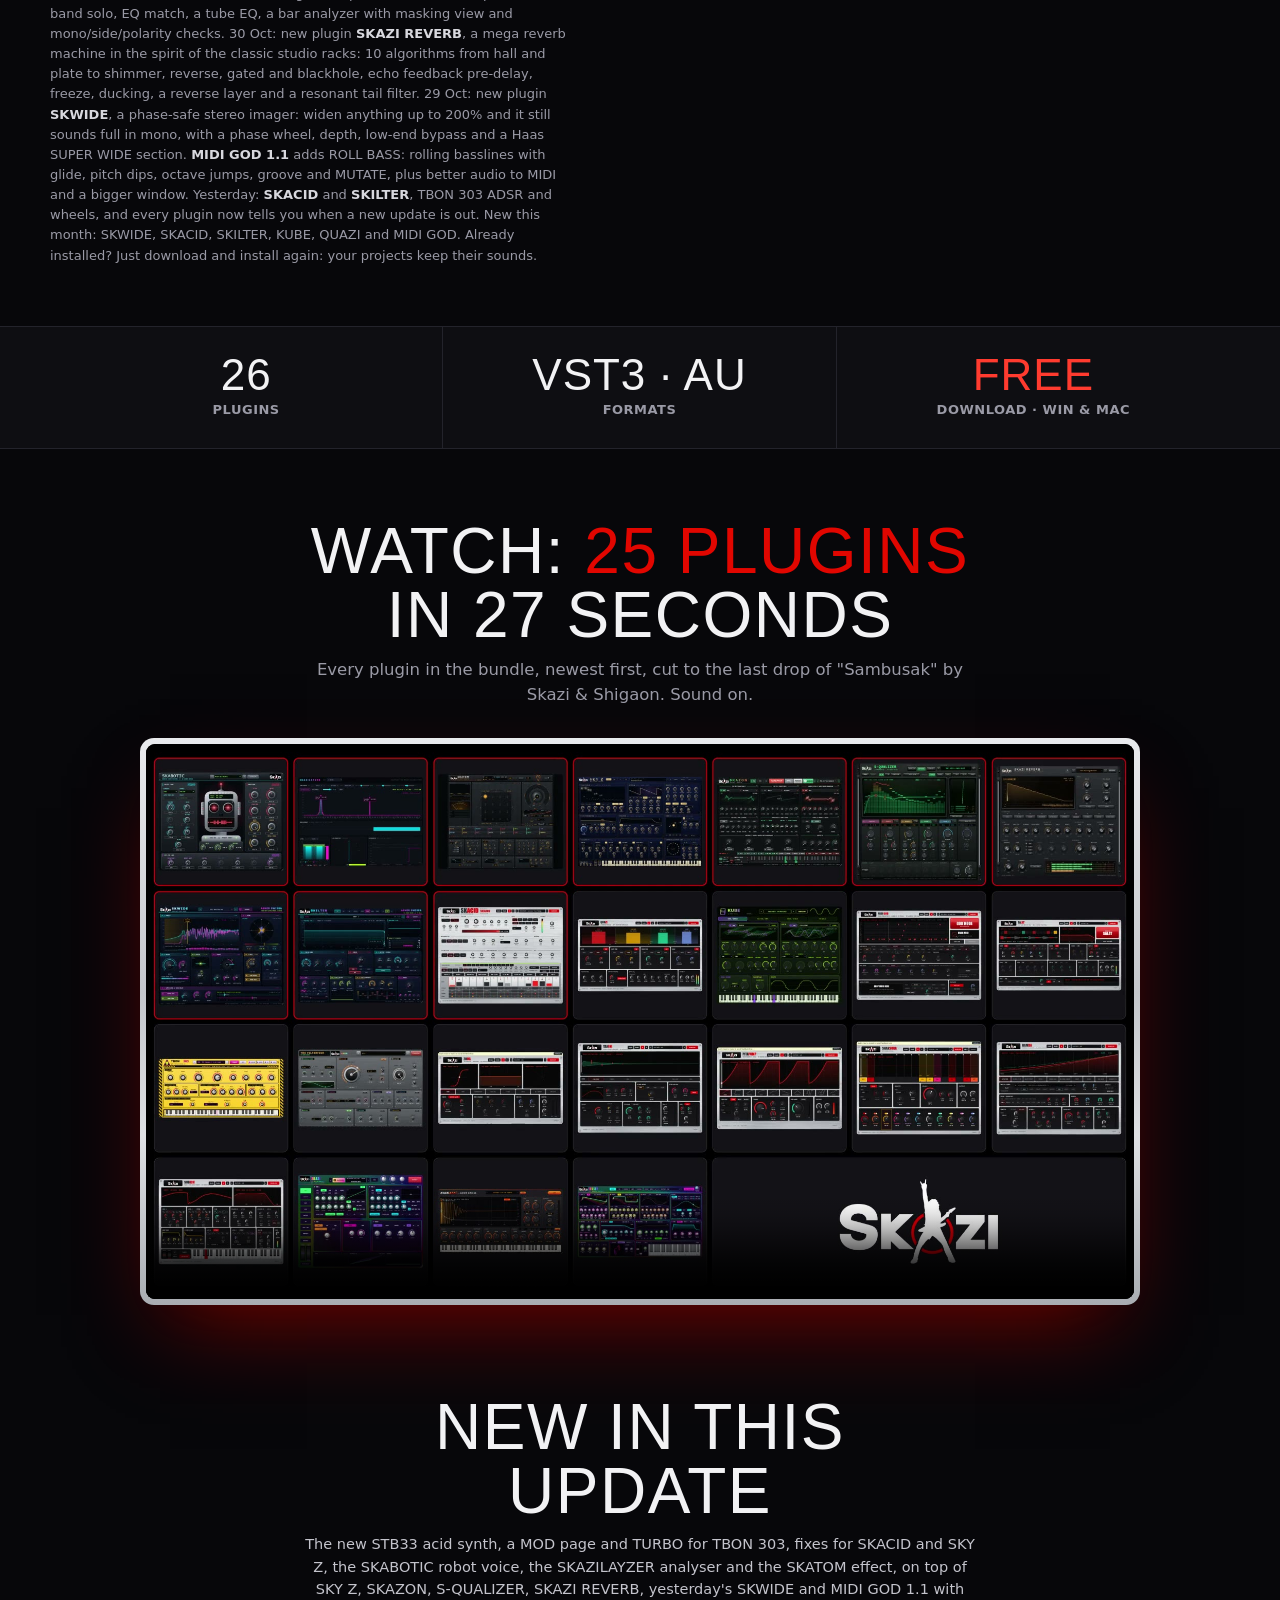
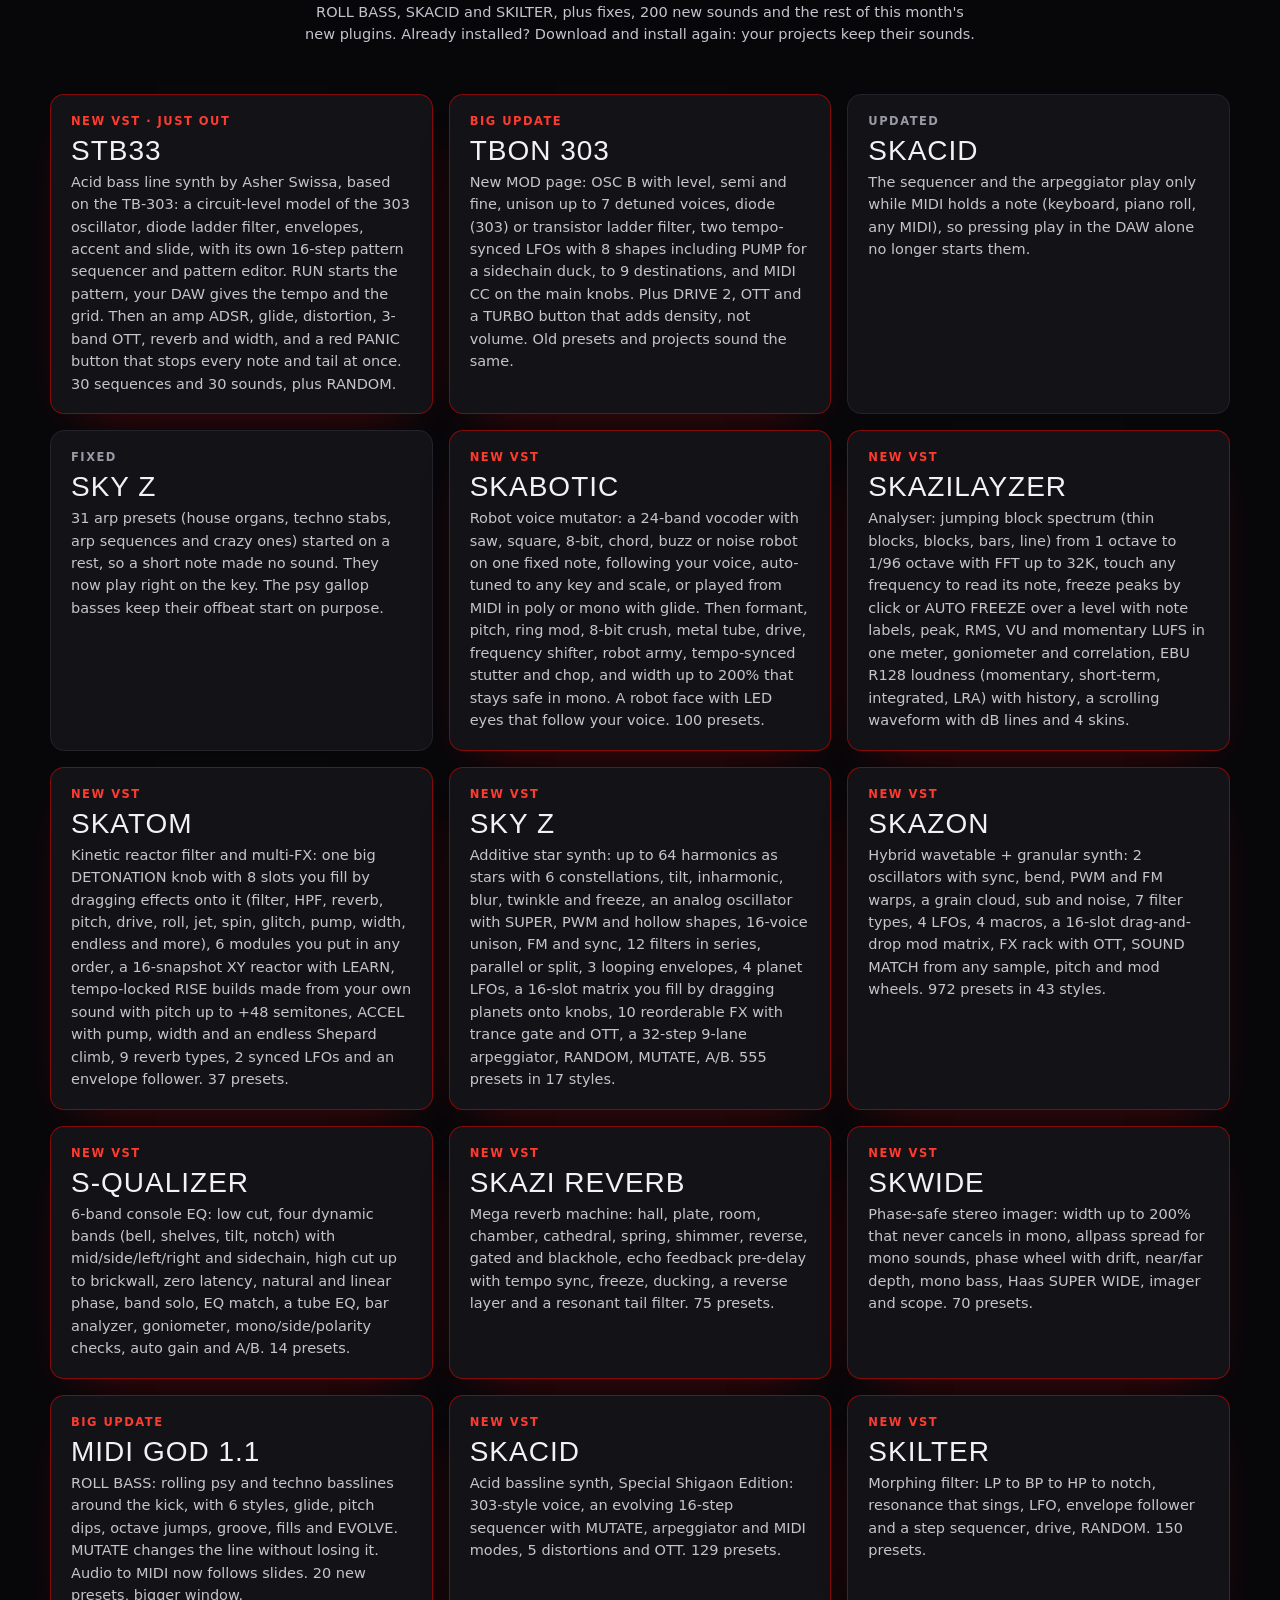
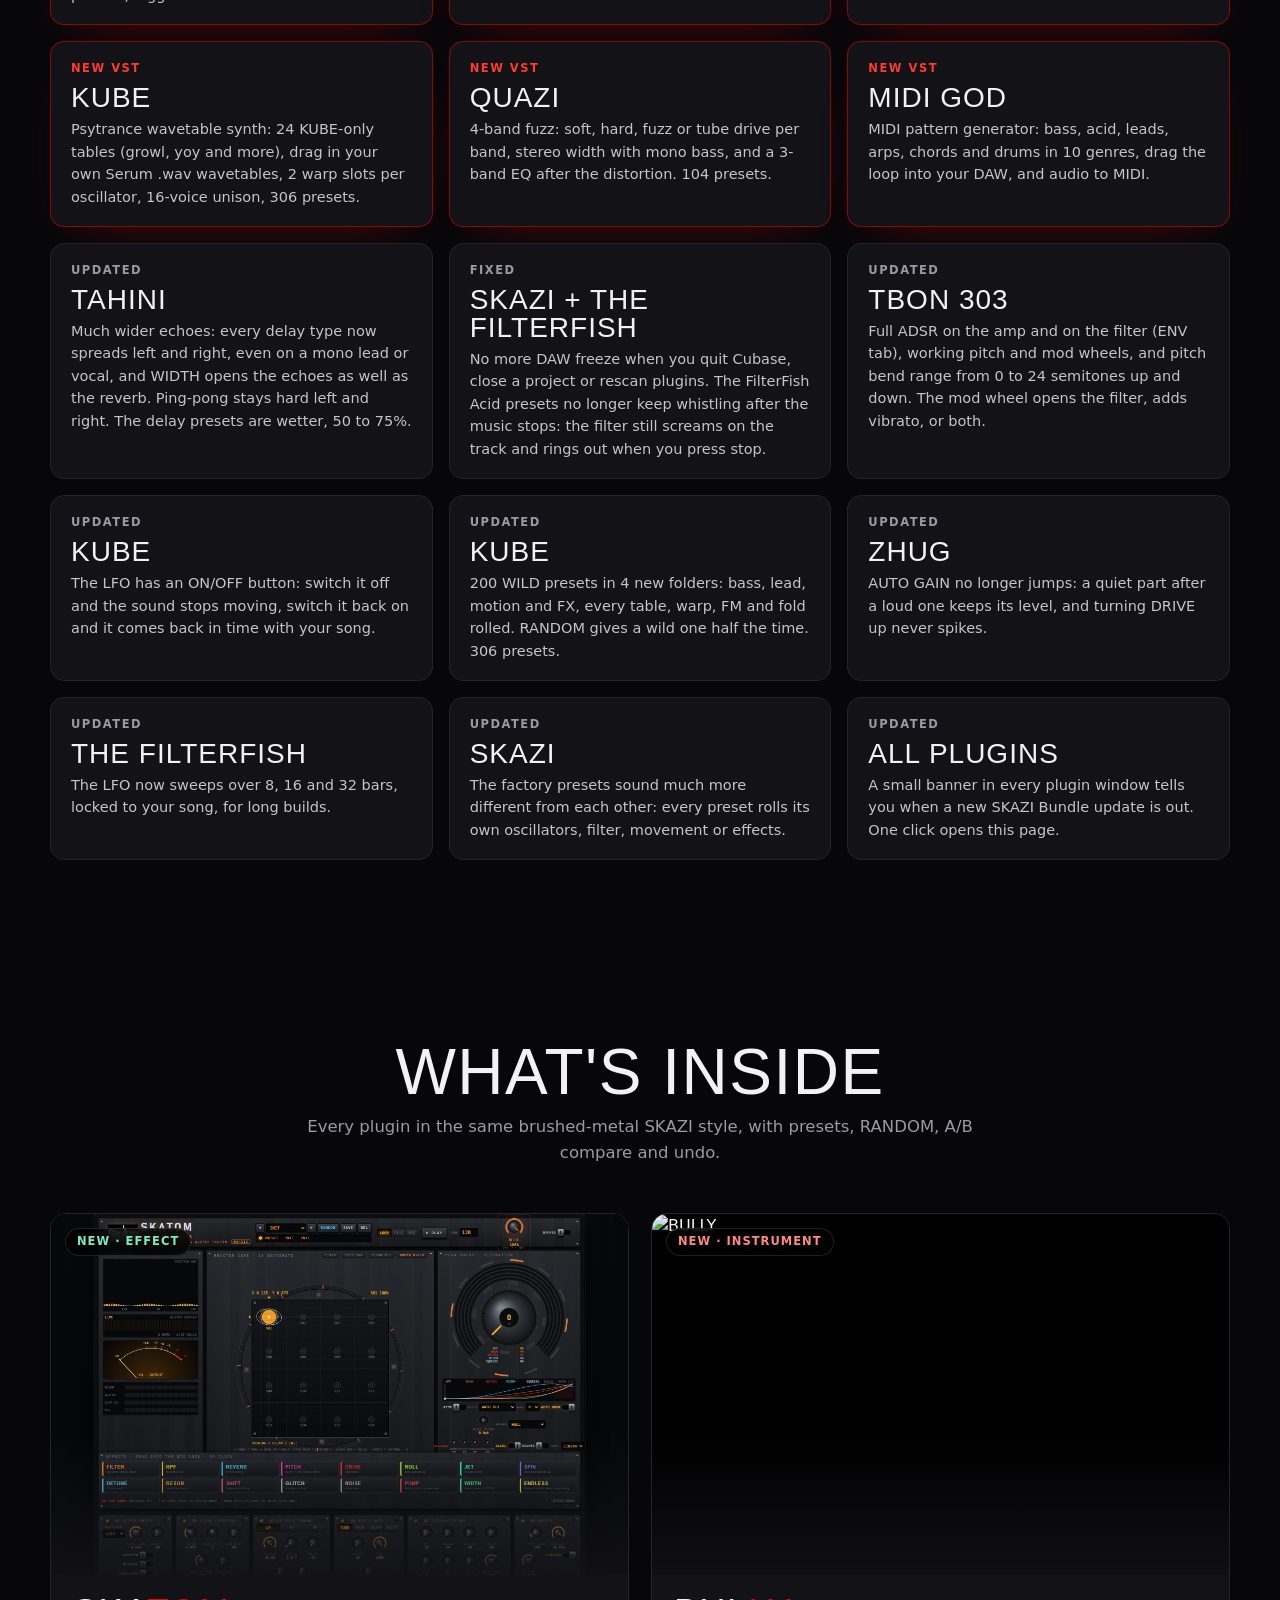
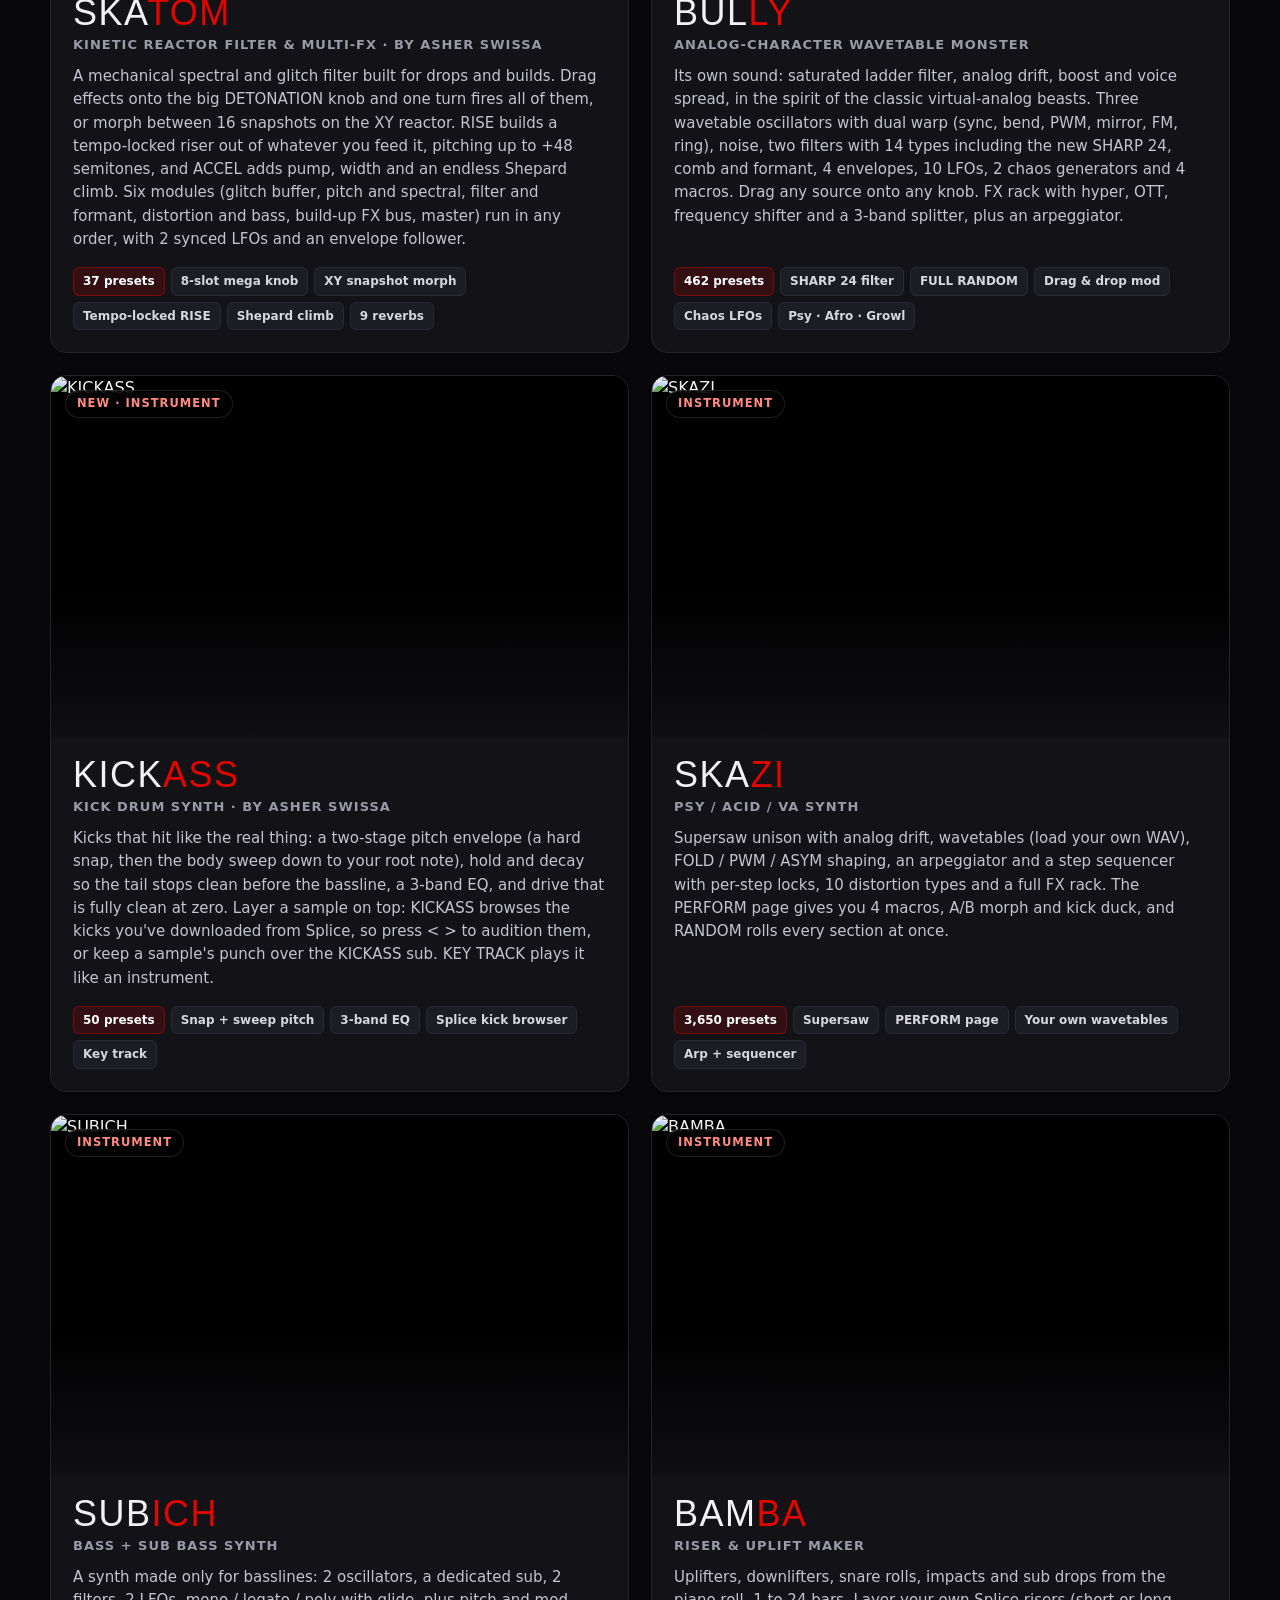
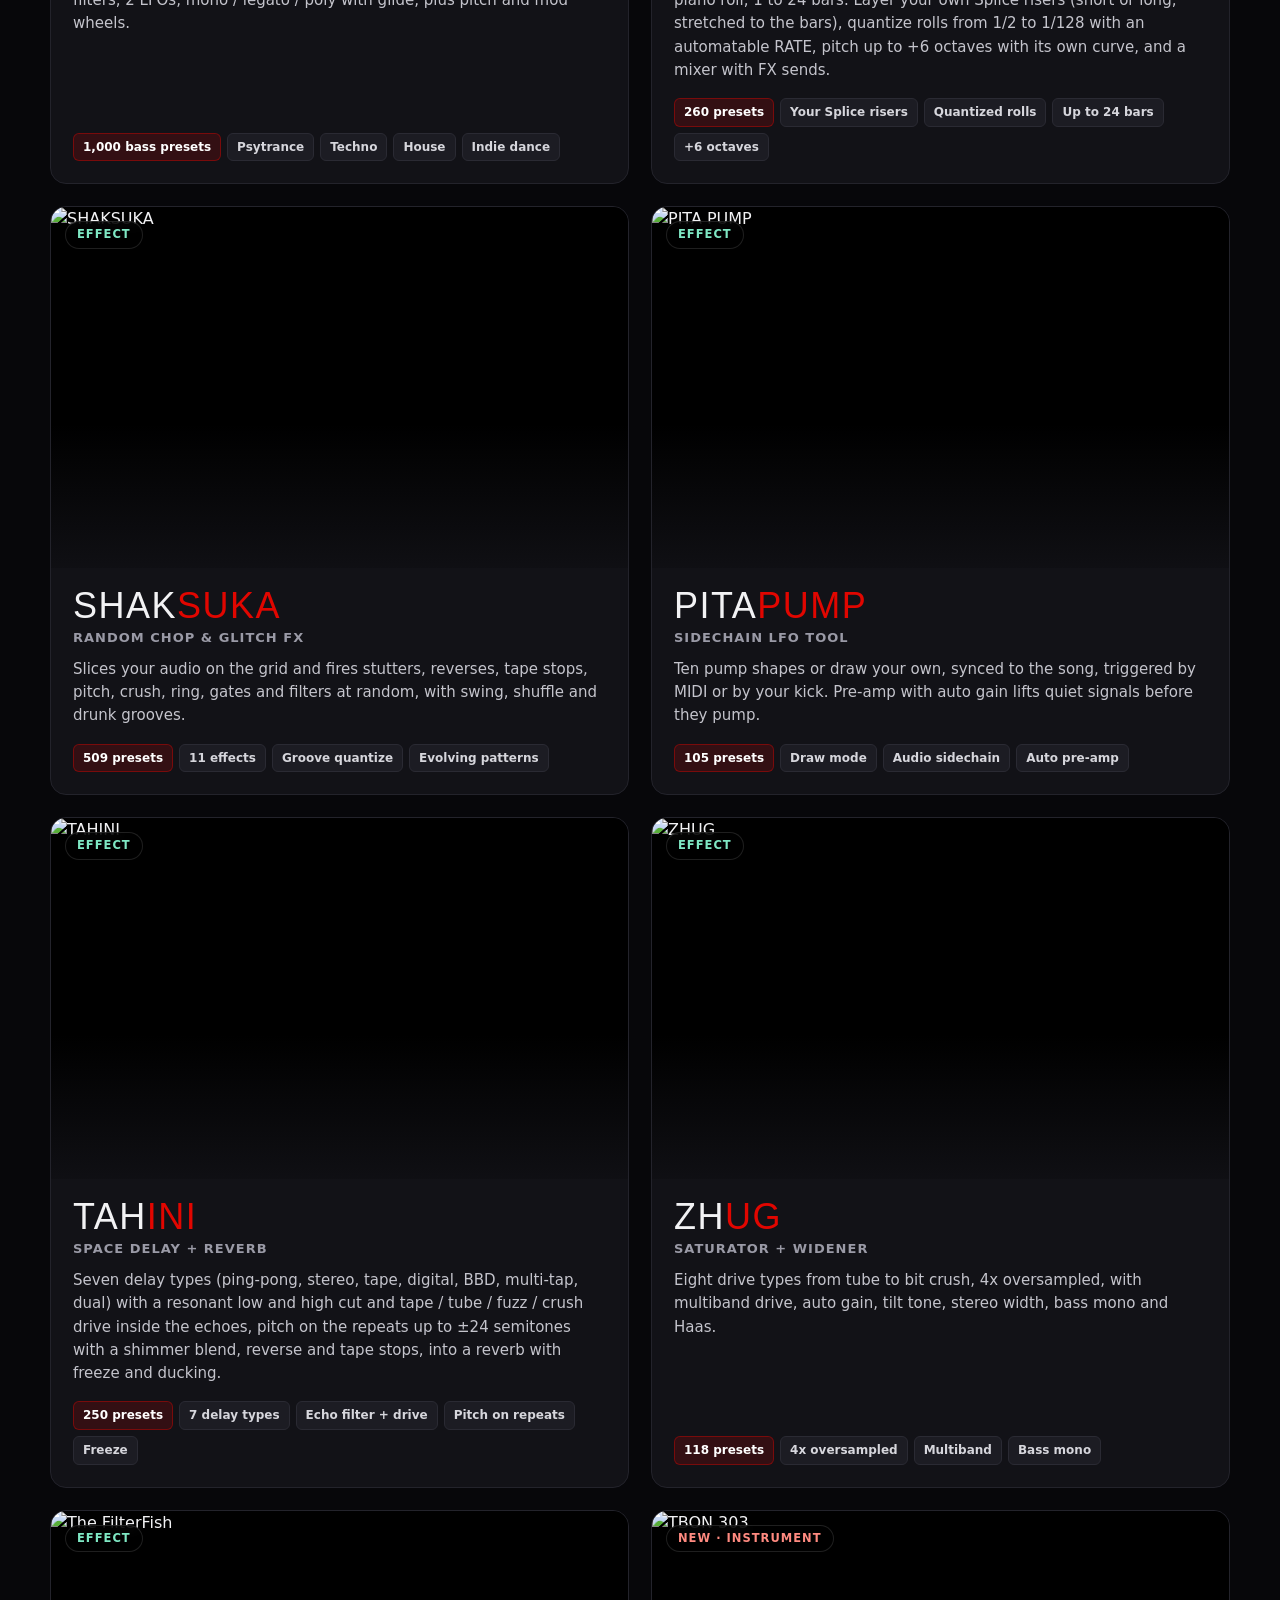
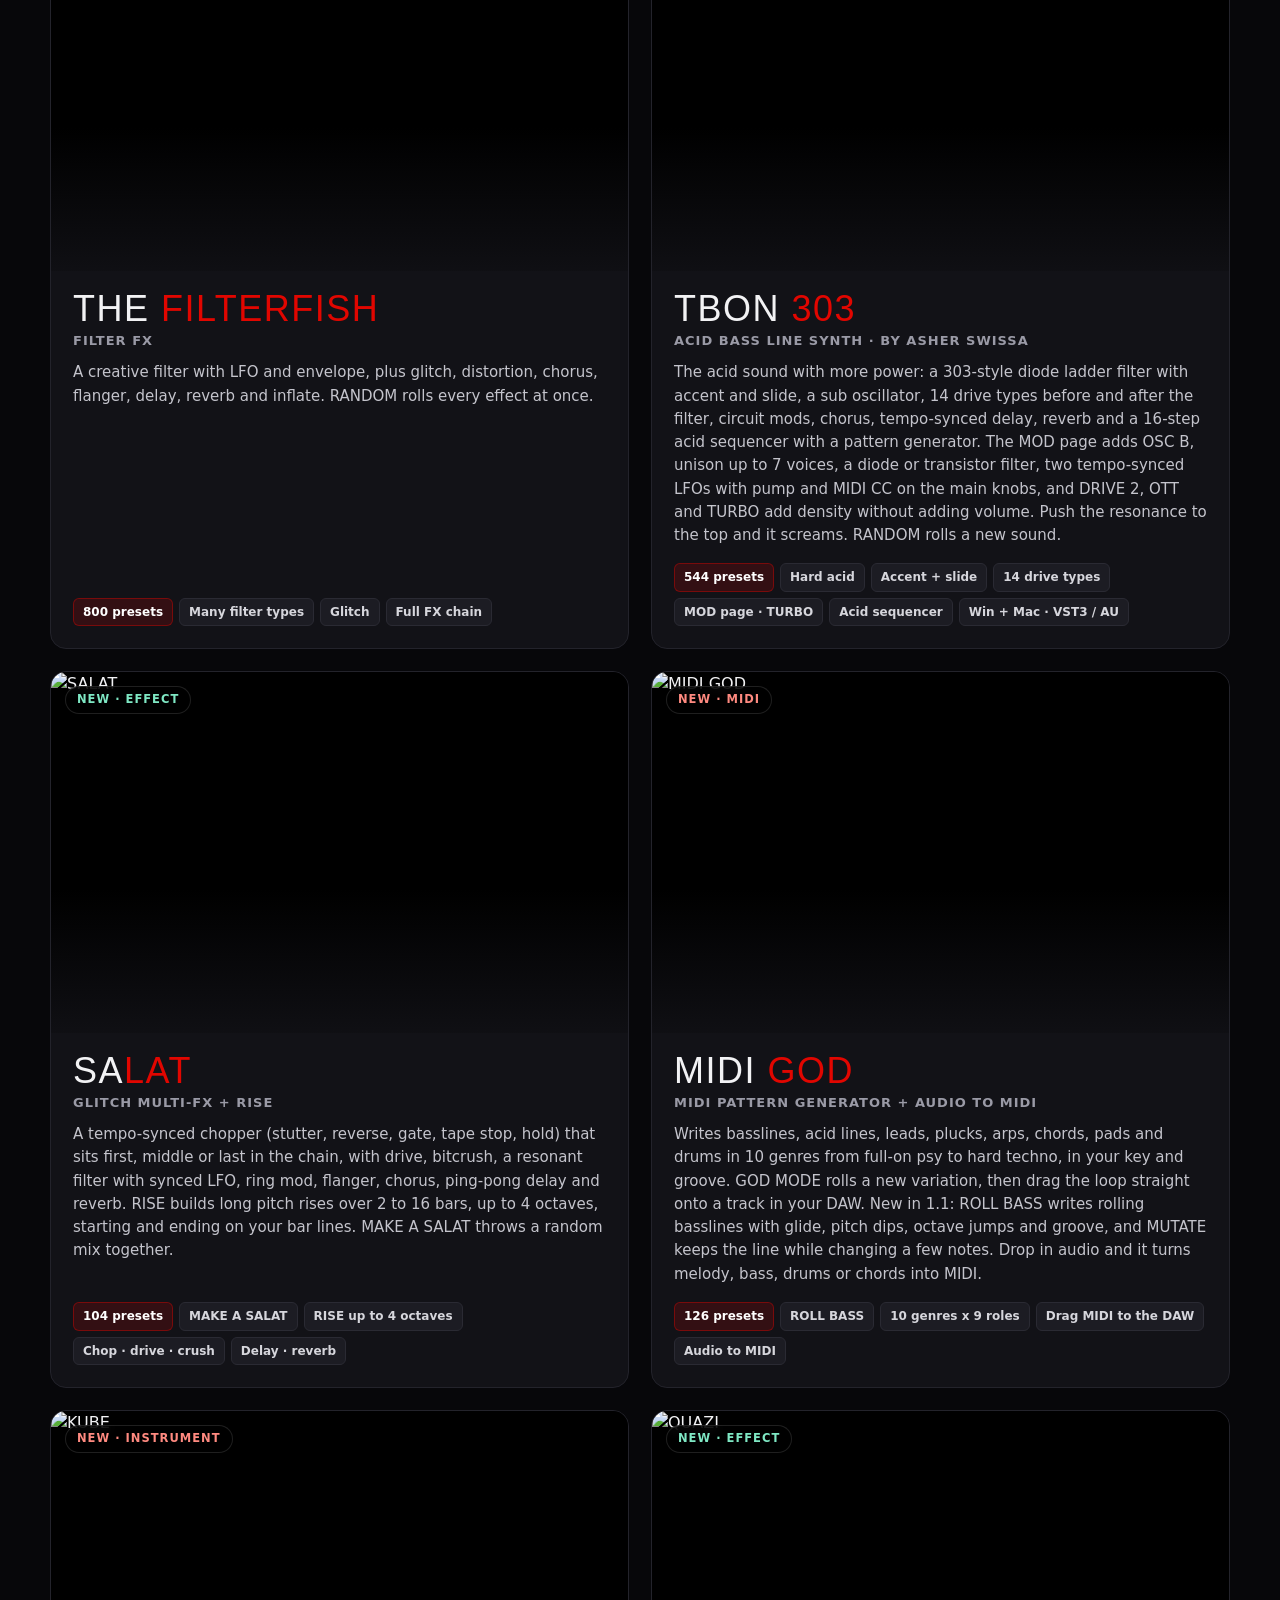
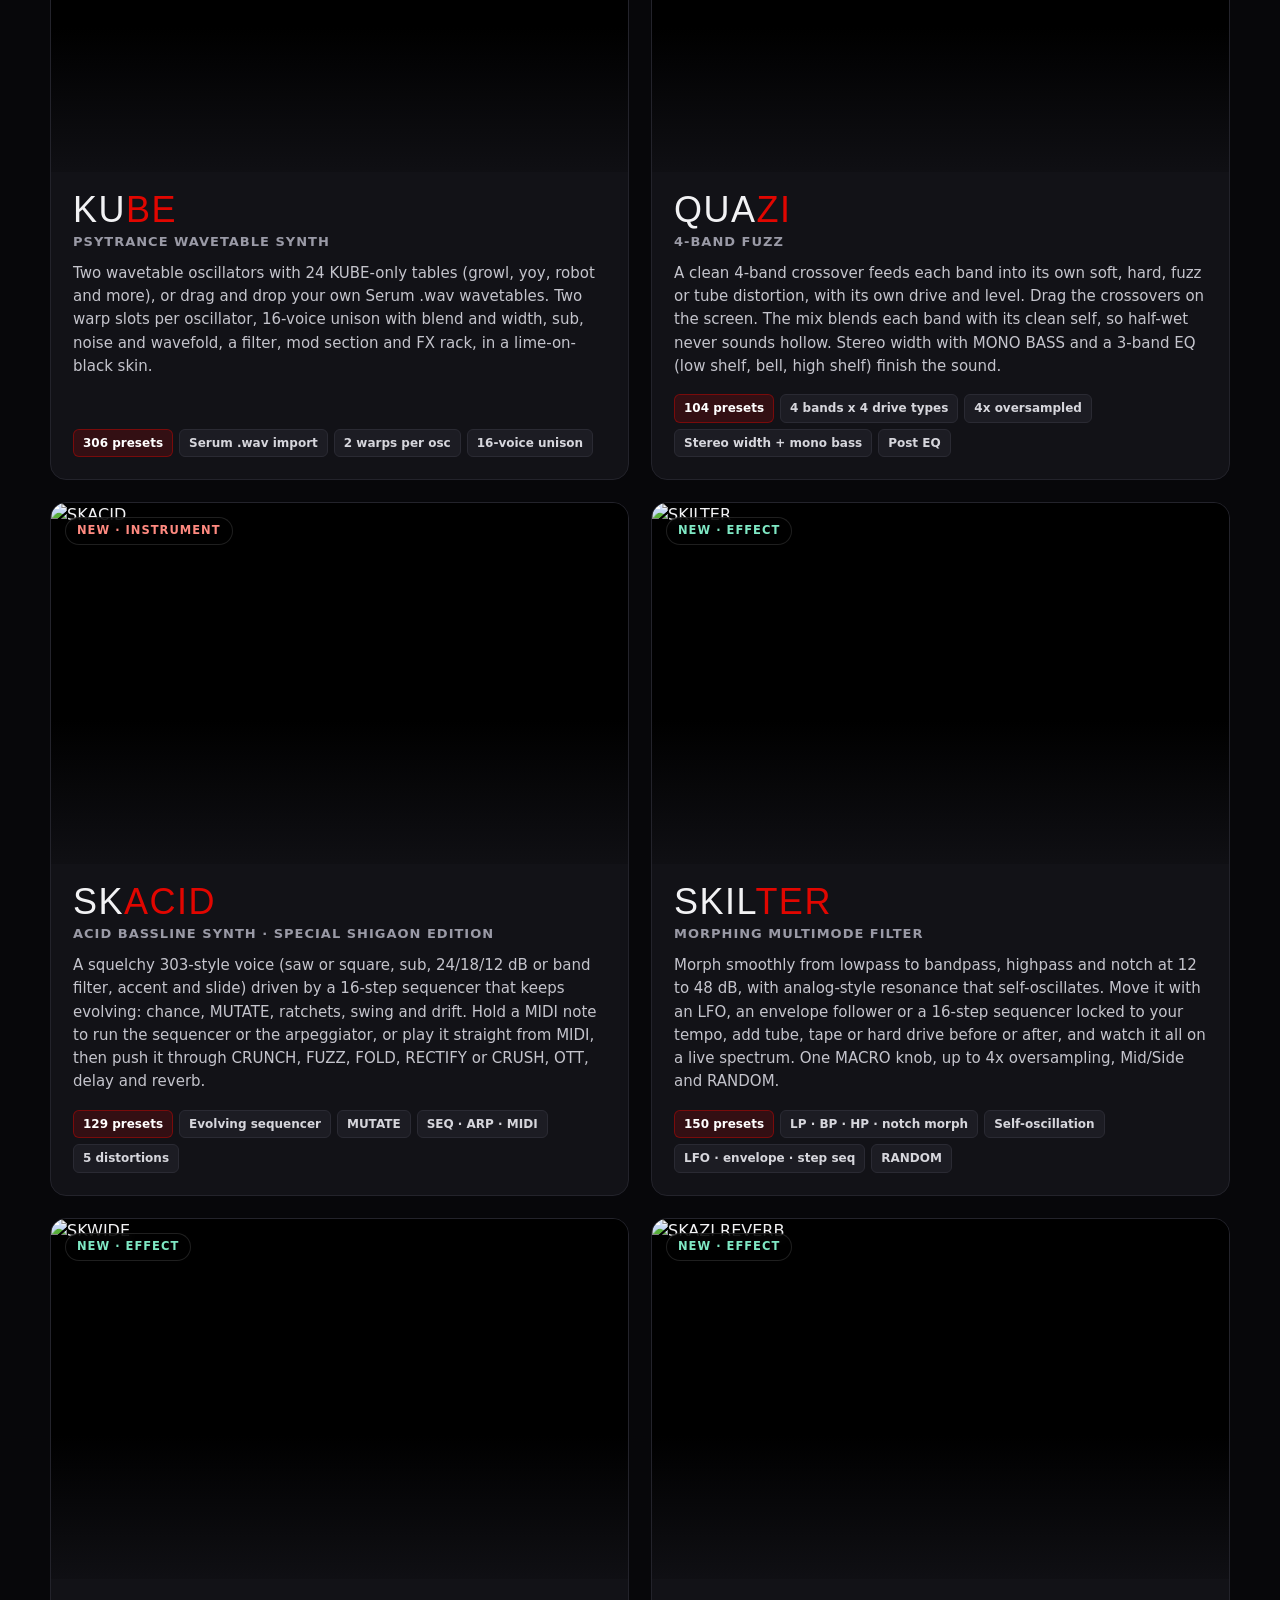
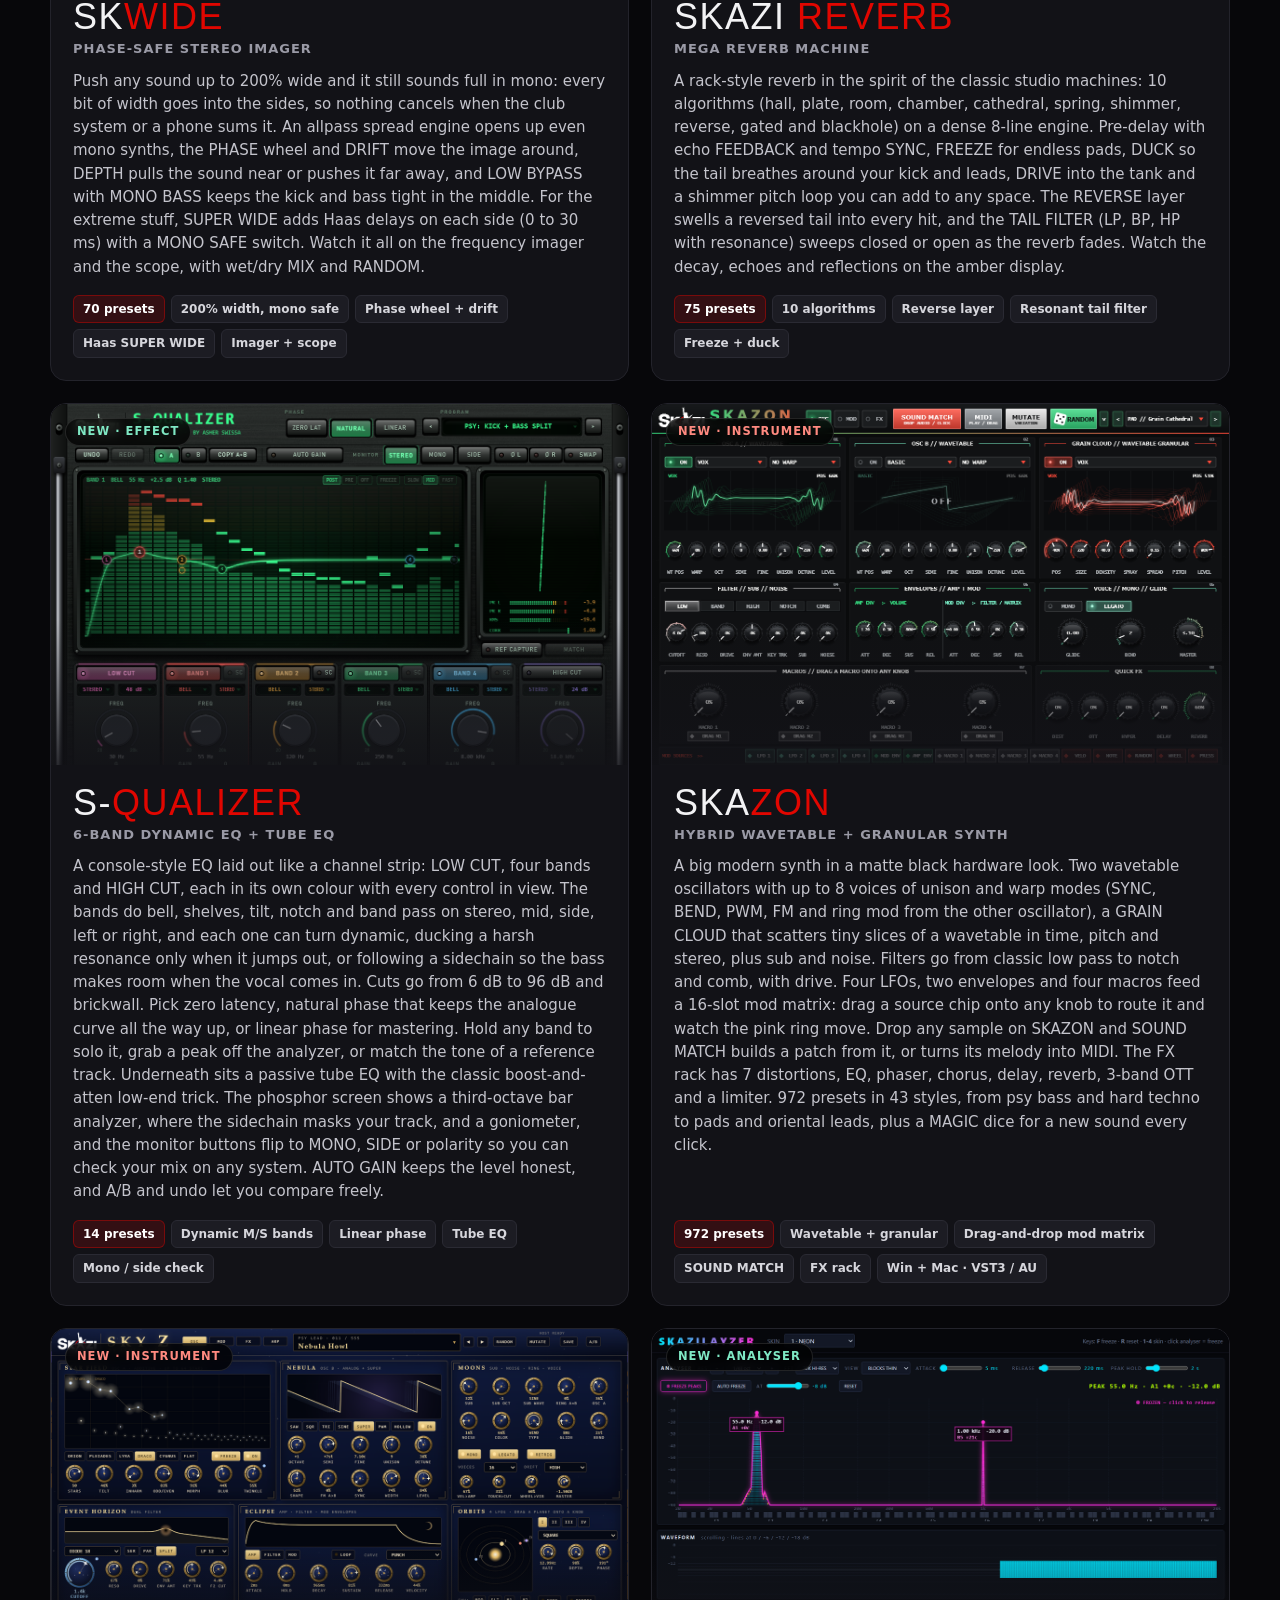
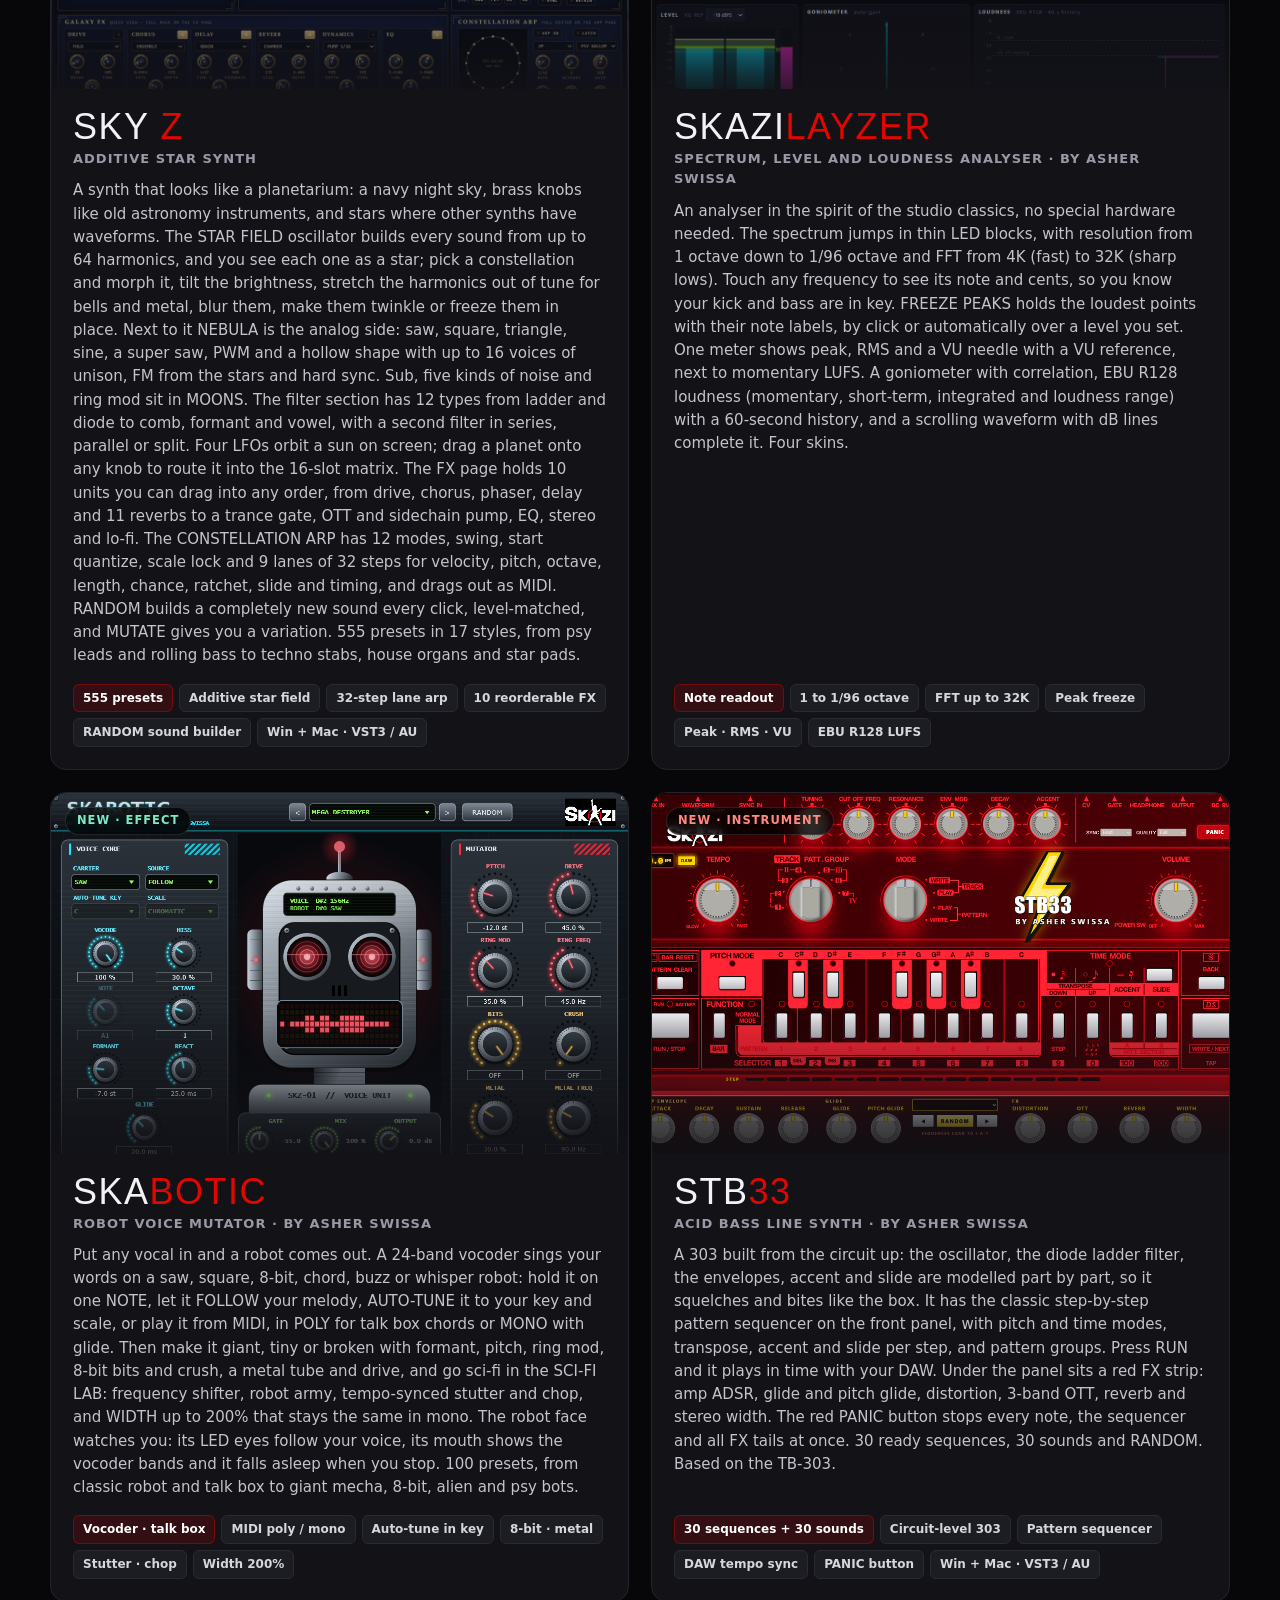
==== commit 2dc3cdf6: "Page: STB33 is based on the TB-303 [skip ci] Co-Authored-By: Claude Opus 5.5 <noreply@anthropic.com>" ====
--- a/docs/index.html
+++ b/docs/index.html
@@ -245,7 +245,7 @@
   <div class="wrap">
     <div class="head"><h2>NEW IN THIS UPDATE</h2><p>The new STB33 acid synth, a MOD page and TURBO for TBON 303, fixes for SKACID and SKY Z, the SKABOTIC robot voice, the SKAZILAYZER analyser and the SKATOM effect, on top of SKY Z, SKAZON, S-QUALIZER, SKAZI REVERB, yesterday's SKWIDE and MIDI GOD 1.1 with ROLL BASS, SKACID and SKILTER, plus fixes, 200 new sounds and the rest of this month's new plugins. Already installed? Download and install again: your projects keep their sounds.</p></div>
     <div class="grid">
-      <div class="item new"><span class="tagline">New VST · just out</span><h4>STB33</h4><p>Acid bass line synth by Asher Swissa, built on the open-source DW-303: a circuit-level model of the 303 oscillator, diode ladder filter, envelopes, accent and slide, with its own 16-step pattern sequencer and pattern editor. RUN starts the pattern, your DAW gives the tempo and the grid. Then an amp ADSR, glide, distortion, 3-band OTT, reverb and width, and a red PANIC button that stops every note and tail at once. 30 sequences and 30 sounds, plus RANDOM.</p></div>
+      <div class="item new"><span class="tagline">New VST · just out</span><h4>STB33</h4><p>Acid bass line synth by Asher Swissa, based on the TB-303: a circuit-level model of the 303 oscillator, diode ladder filter, envelopes, accent and slide, with its own 16-step pattern sequencer and pattern editor. RUN starts the pattern, your DAW gives the tempo and the grid. Then an amp ADSR, glide, distortion, 3-band OTT, reverb and width, and a red PANIC button that stops every note and tail at once. 30 sequences and 30 sounds, plus RANDOM.</p></div>
       <div class="item new"><span class="tagline">Big update</span><h4>TBON 303</h4><p>New MOD page: OSC B with level, semi and fine, unison up to 7 detuned voices, diode (303) or transistor ladder filter, two tempo-synced LFOs with 8 shapes including PUMP for a sidechain duck, to 9 destinations, and MIDI CC on the main knobs. Plus DRIVE 2, OTT and a TURBO button that adds density, not volume. Old presets and projects sound the same.</p></div>
       <div class="item"><span class="tagline">Updated</span><h4>SKACID</h4><p>The sequencer and the arpeggiator play only while MIDI holds a note (keyboard, piano roll, any MIDI), so pressing play in the DAW alone no longer starts them.</p></div>
       <div class="item"><span class="tagline">Fixed</span><h4>SKY Z</h4><p>31 arp presets (house organs, techno stabs, arp sequences and crazy ones) started on a rest, so a short note made no sound. They now play right on the key. The psy gallop basses keep their offbeat start on purpose.</p></div>
@@ -411,7 +411,7 @@
 
       <article class="card"><div class="pic"><span class="badge inst">New · Instrument</span><img src="img/stb33.png?v=1" alt="STB33" class="zoom" loading="lazy"></div>
         <div class="body"><h3>STB<em>33</em></h3><div class="sub">Acid bass line synth · by Asher Swissa</div>
-          <p>A 303 built from the circuit up: the oscillator, the diode ladder filter, the envelopes, accent and slide are modelled part by part, so it squelches and bites like the box. It has the classic step-by-step pattern sequencer on the front panel, with pitch and time modes, transpose, accent and slide per step, and pattern groups. Press RUN and it plays in time with your DAW. Under the panel sits a red FX strip: amp ADSR, glide and pitch glide, distortion, 3-band OTT, reverb and stereo width. The red PANIC button stops every note, the sequencer and all FX tails at once. 30 ready sequences, 30 sounds and RANDOM. Based on the open-source DW-303 (GPL-3.0); the source is in the bundle.</p>
+          <p>A 303 built from the circuit up: the oscillator, the diode ladder filter, the envelopes, accent and slide are modelled part by part, so it squelches and bites like the box. It has the classic step-by-step pattern sequencer on the front panel, with pitch and time modes, transpose, accent and slide per step, and pattern groups. Press RUN and it plays in time with your DAW. Under the panel sits a red FX strip: amp ADSR, glide and pitch glide, distortion, 3-band OTT, reverb and stereo width. The red PANIC button stops every note, the sequencer and all FX tails at once. 30 ready sequences, 30 sounds and RANDOM. Based on the TB-303.</p>
           <div class="chips"><span class="chip hot">30 sequences + 30 sounds</span><span class="chip">Circuit-level 303</span><span class="chip">Pattern sequencer</span><span class="chip">DAW tempo sync</span><span class="chip">PANIC button</span><span class="chip">Win + Mac · VST3 / AU</span></div></div></article>
 
     </div>
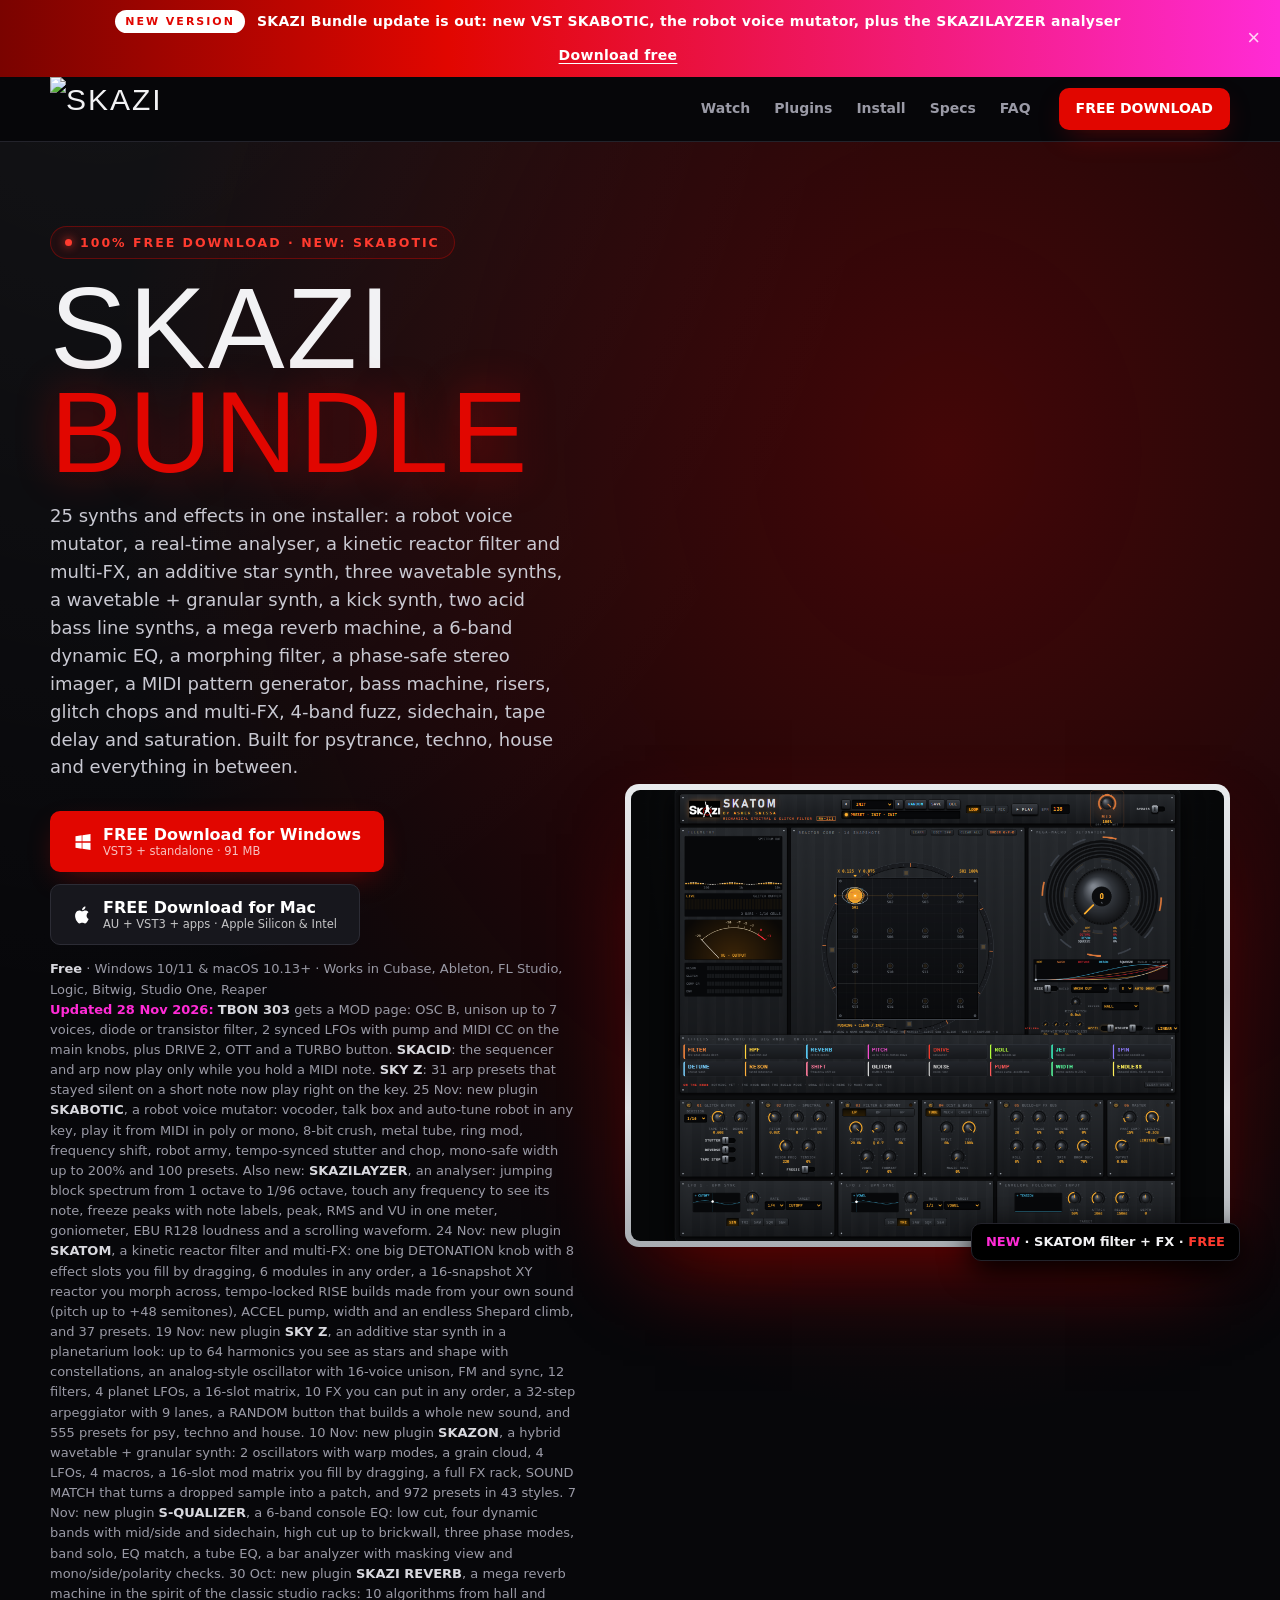
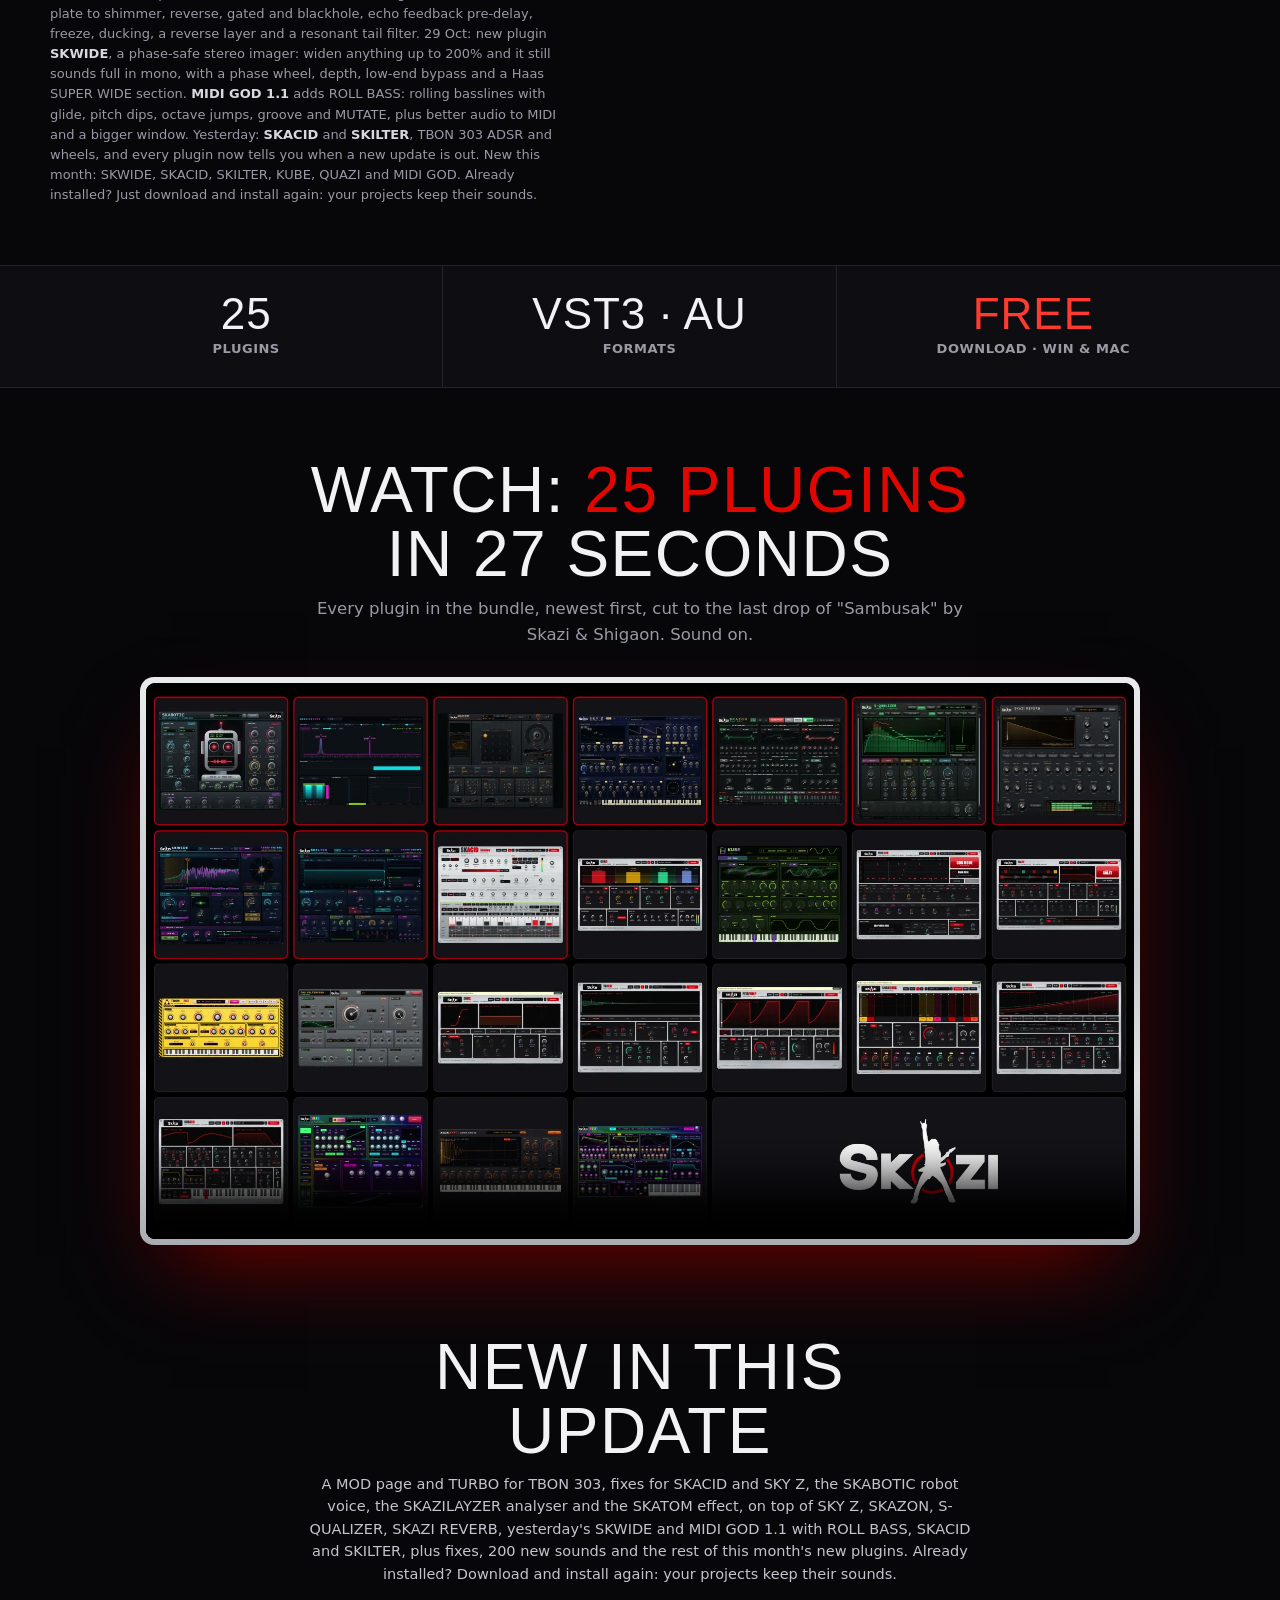
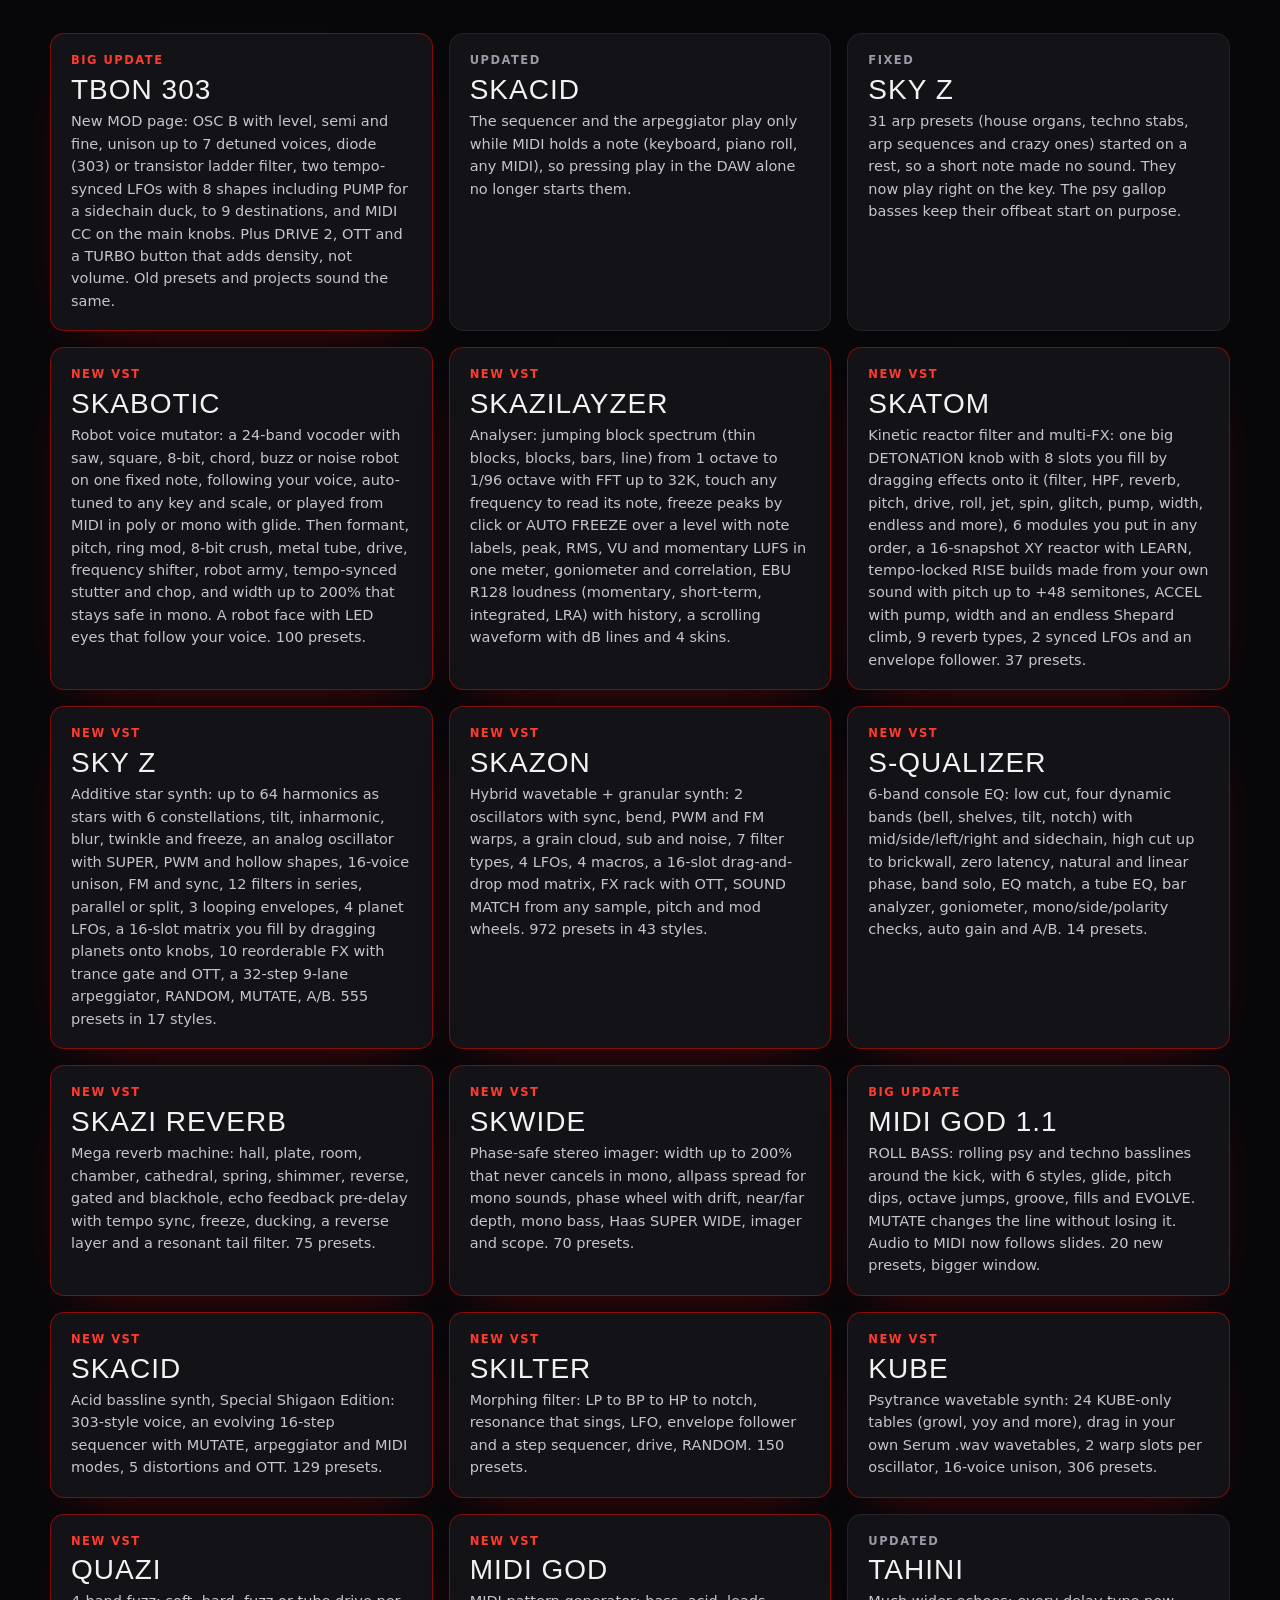
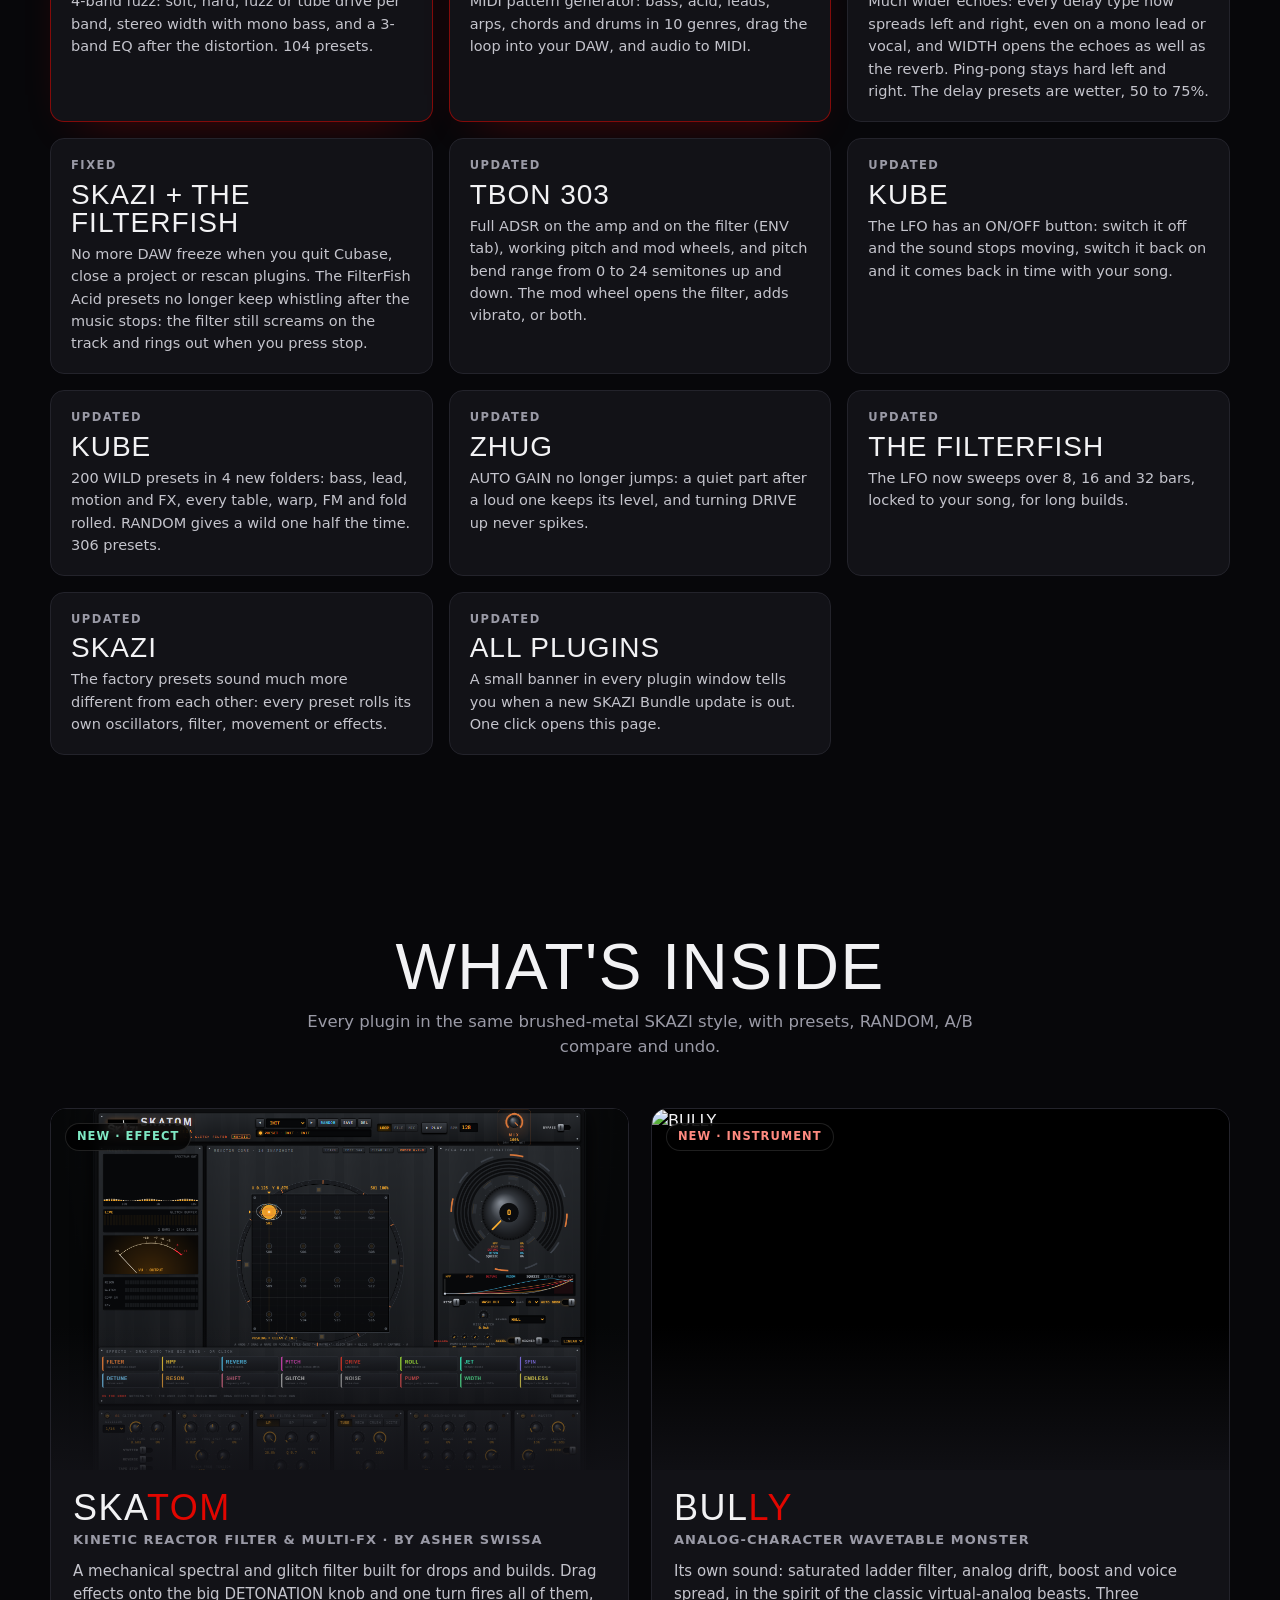
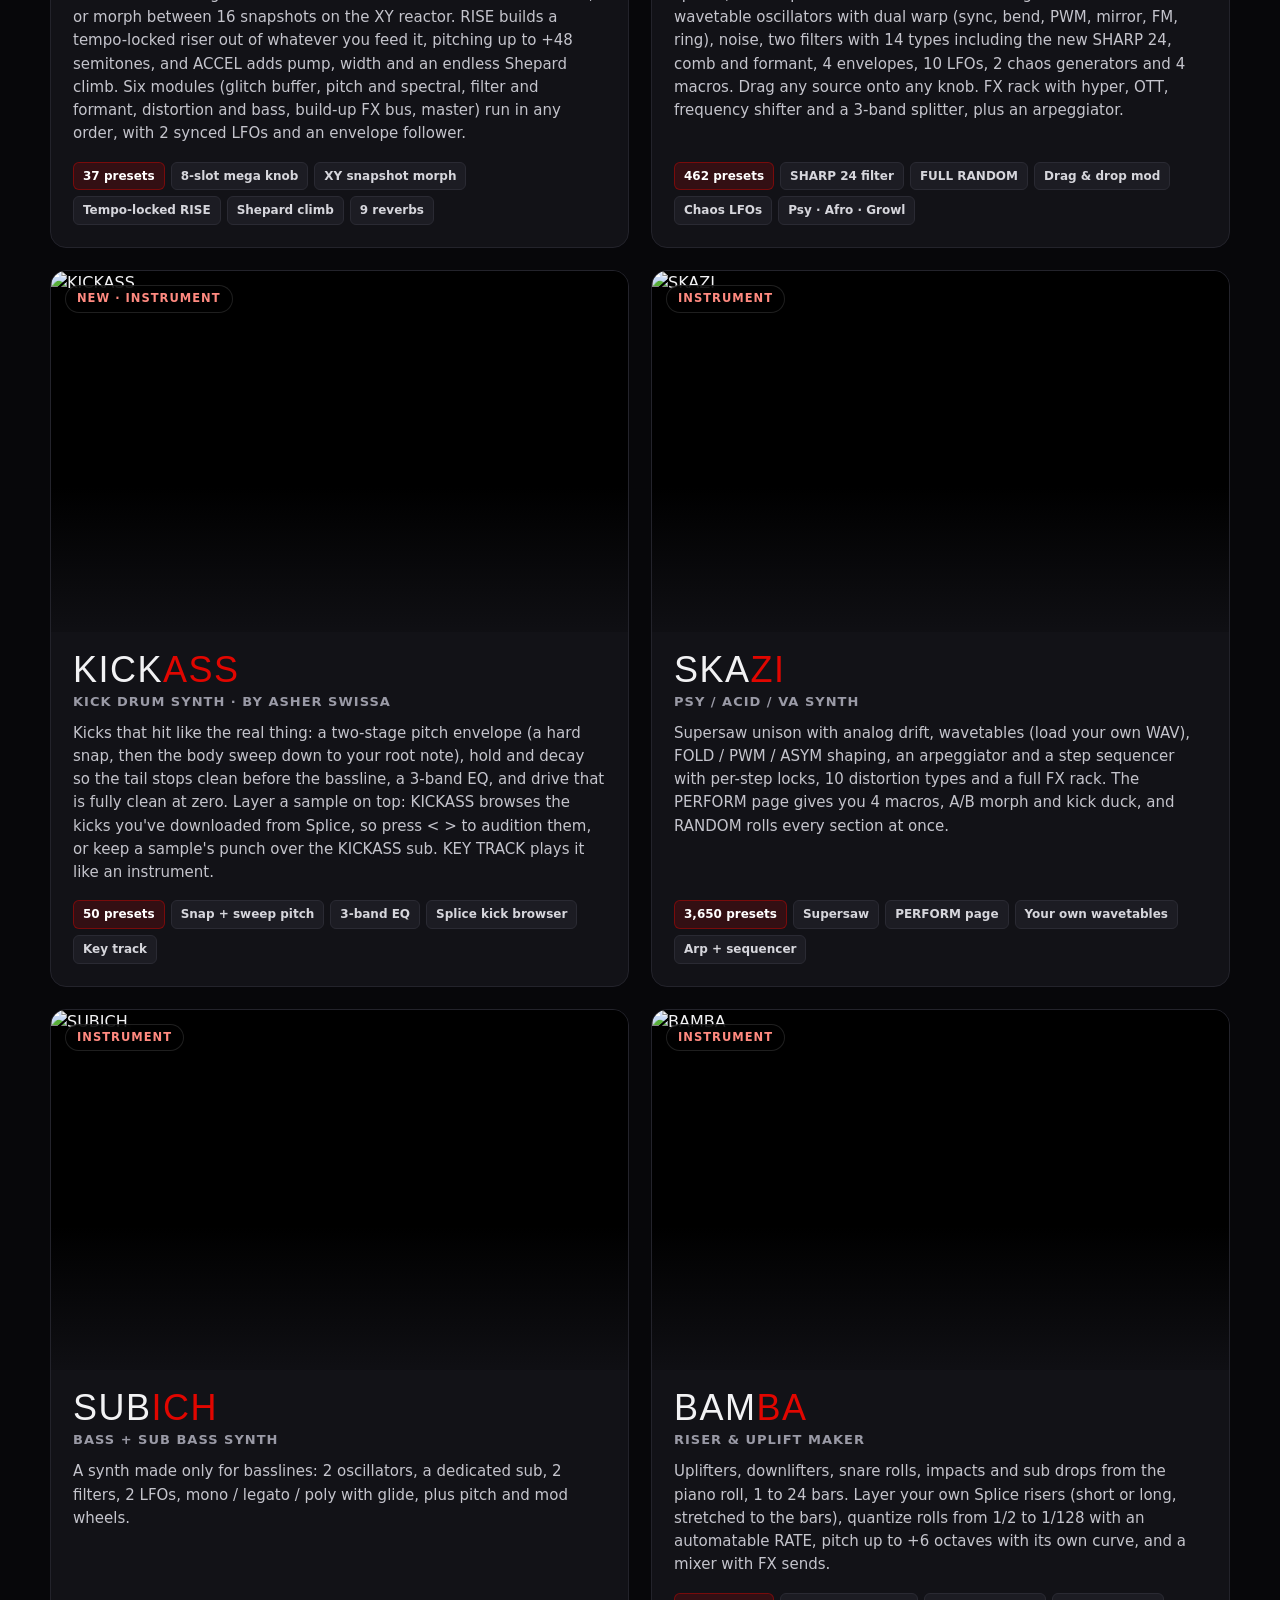
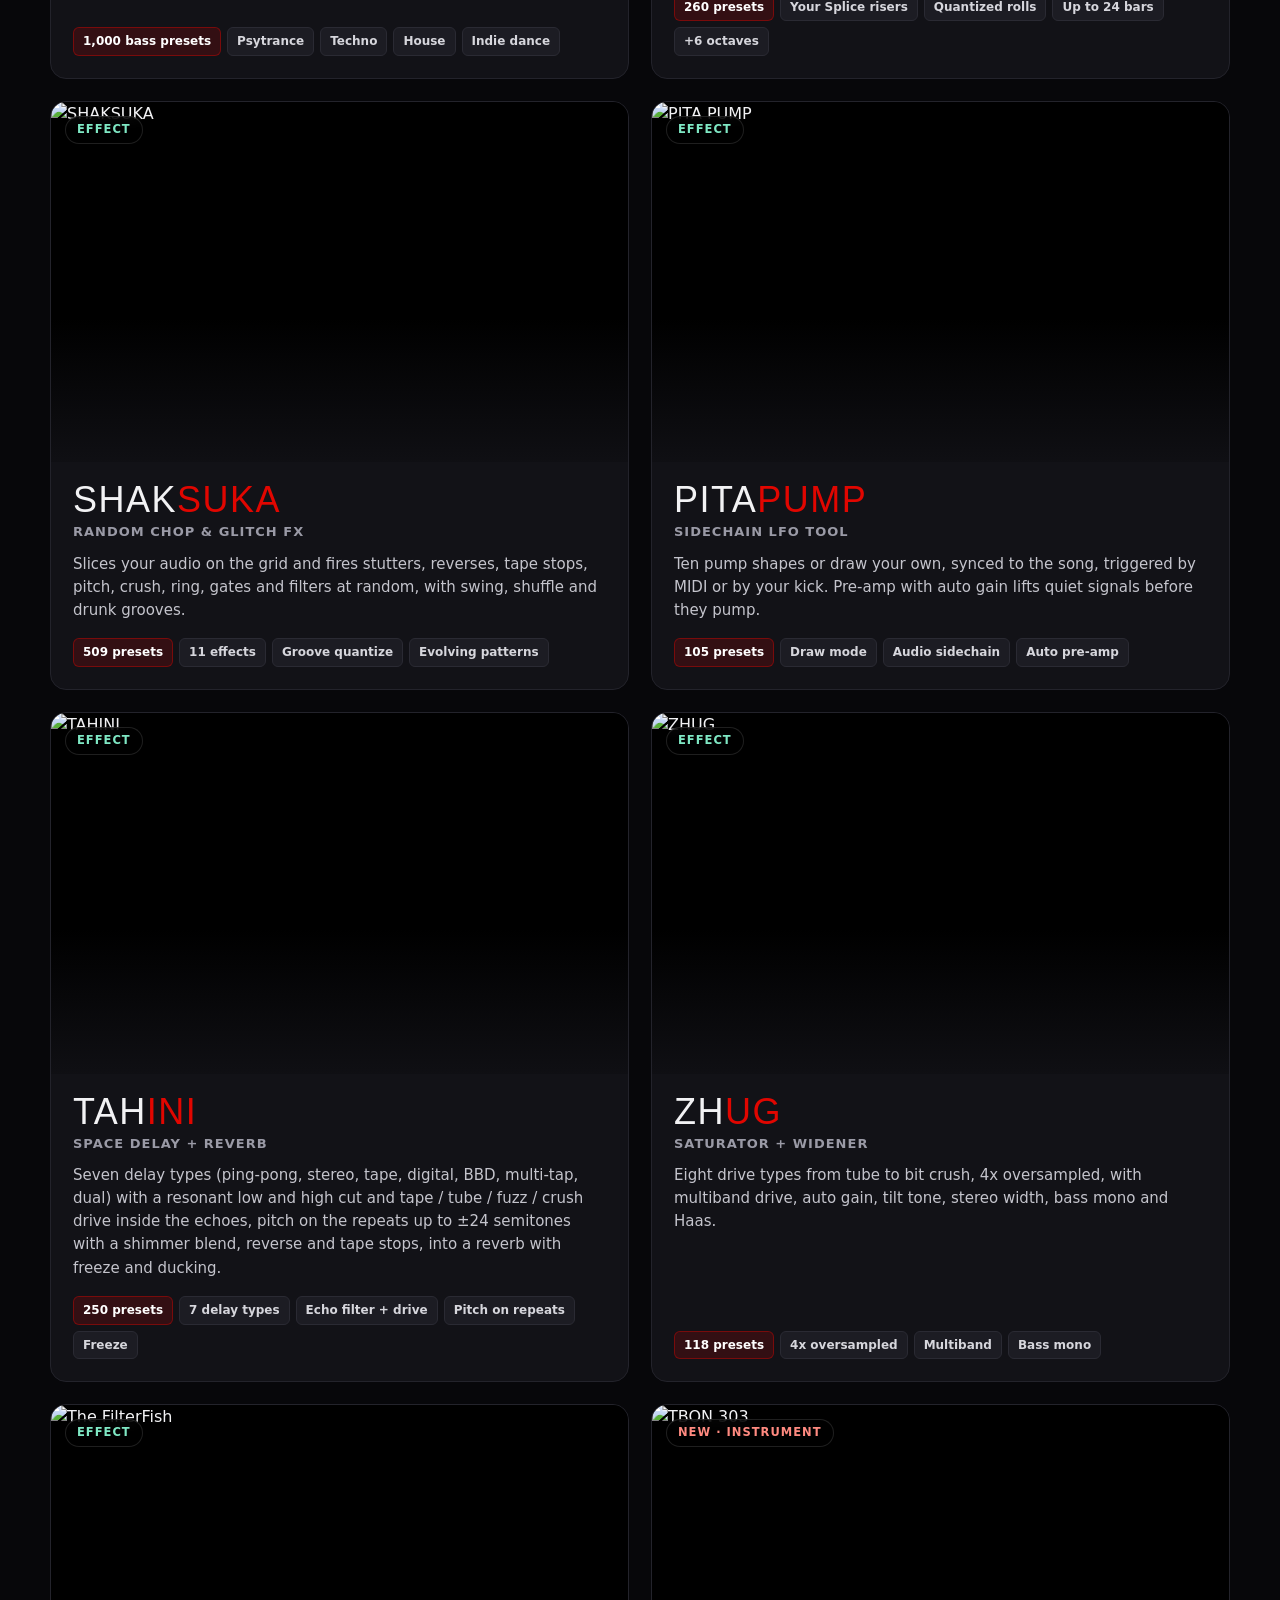
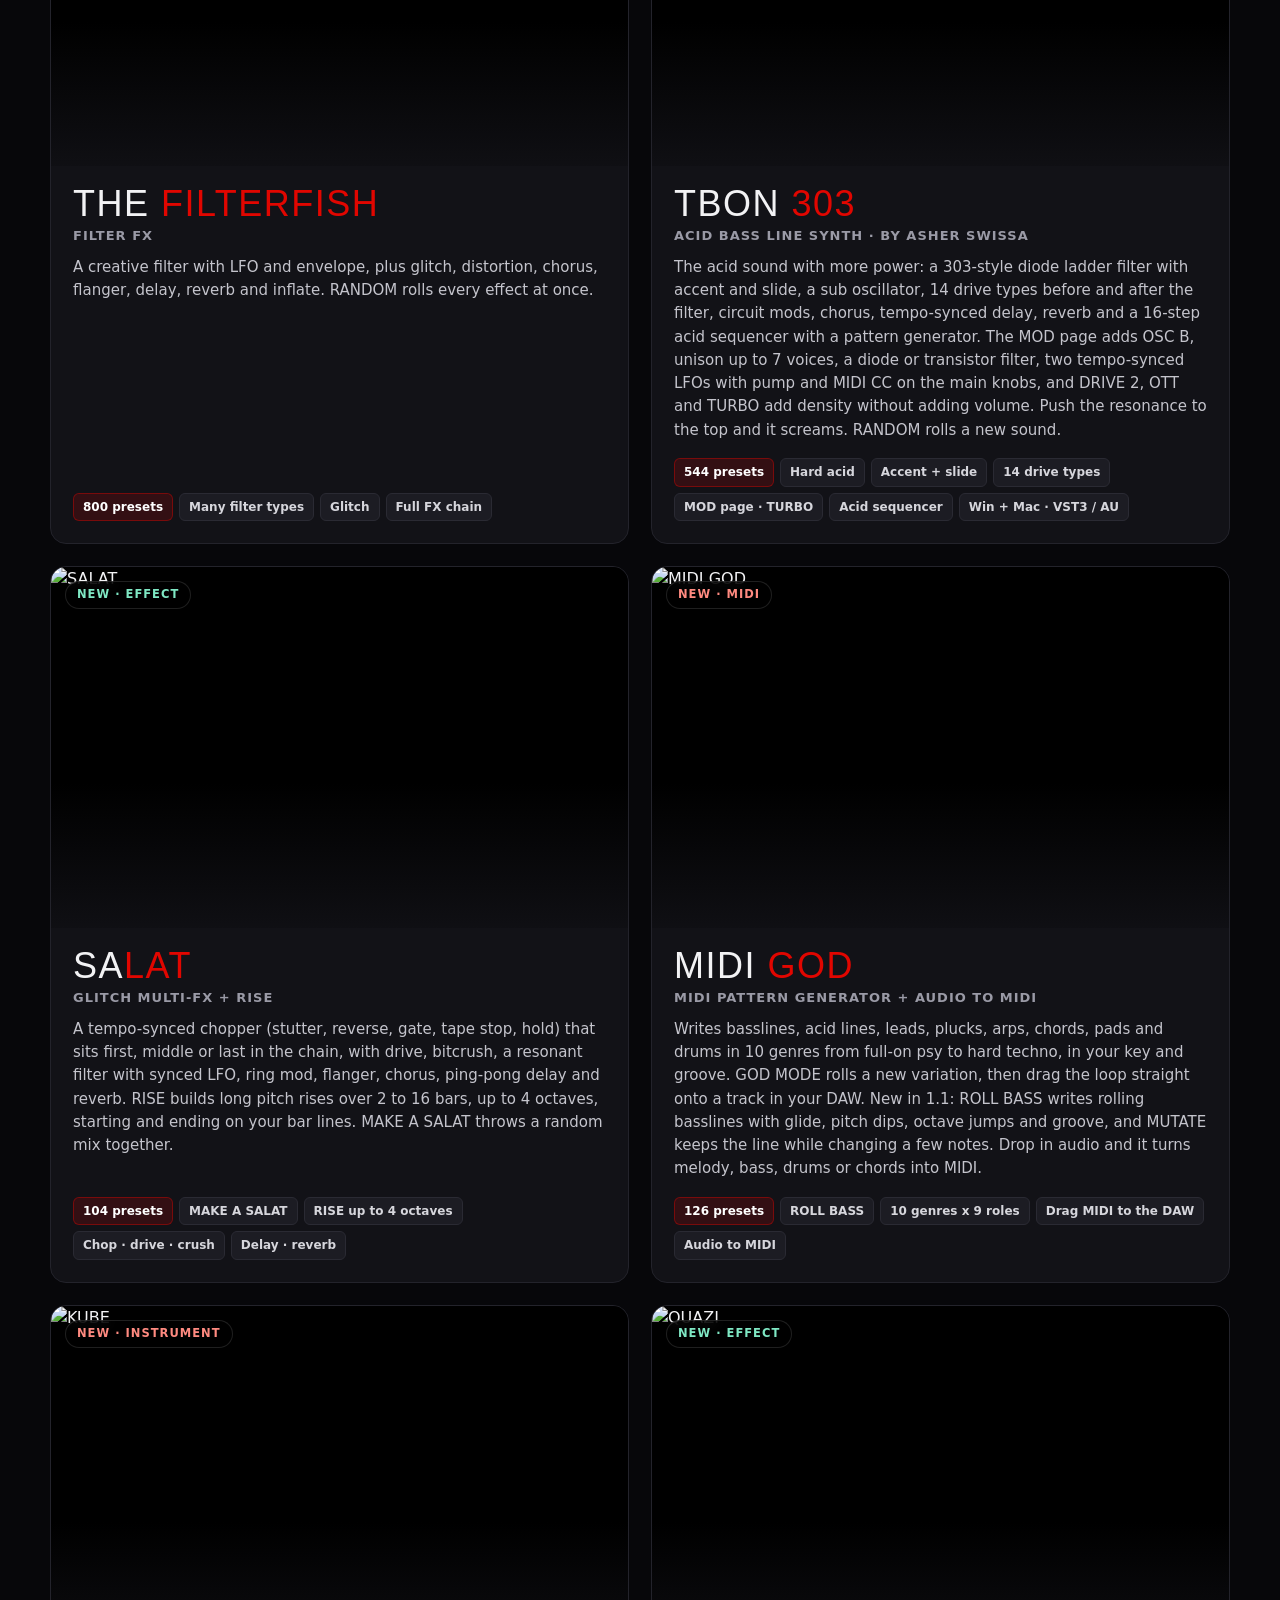
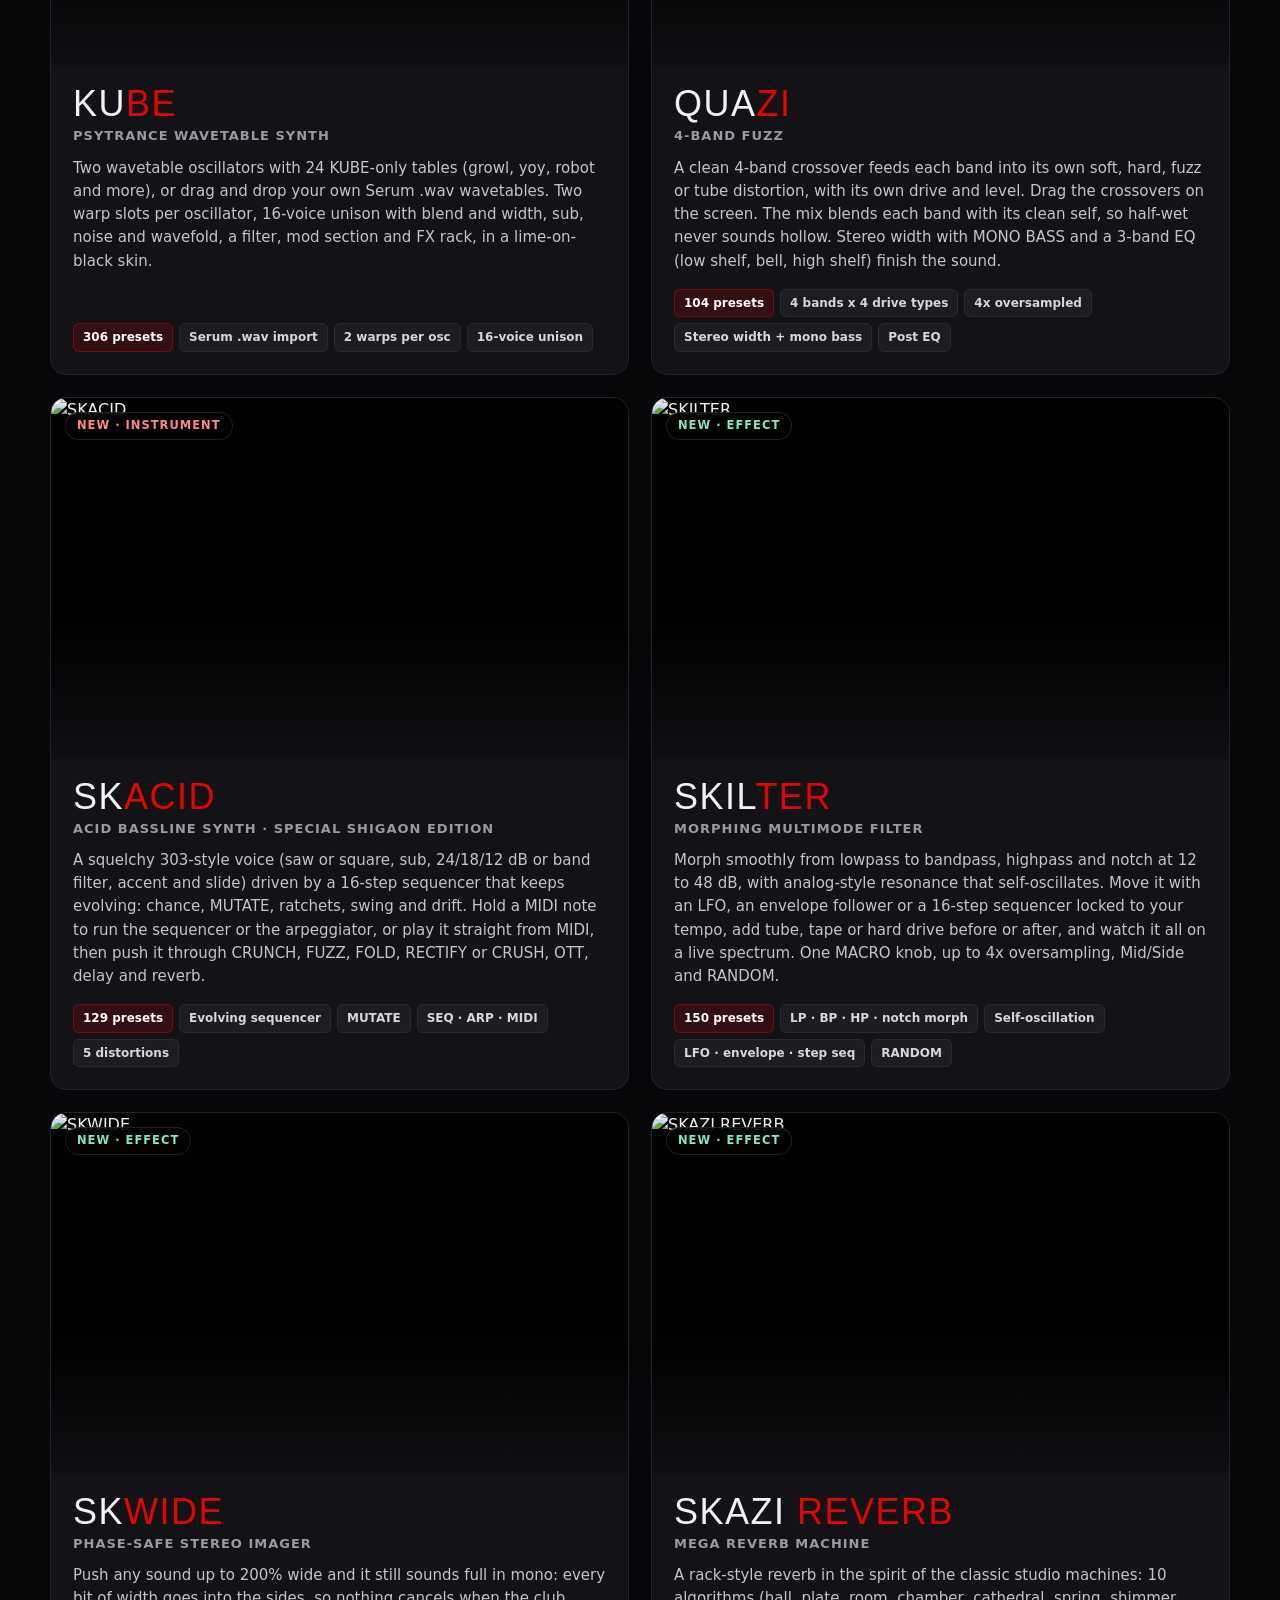
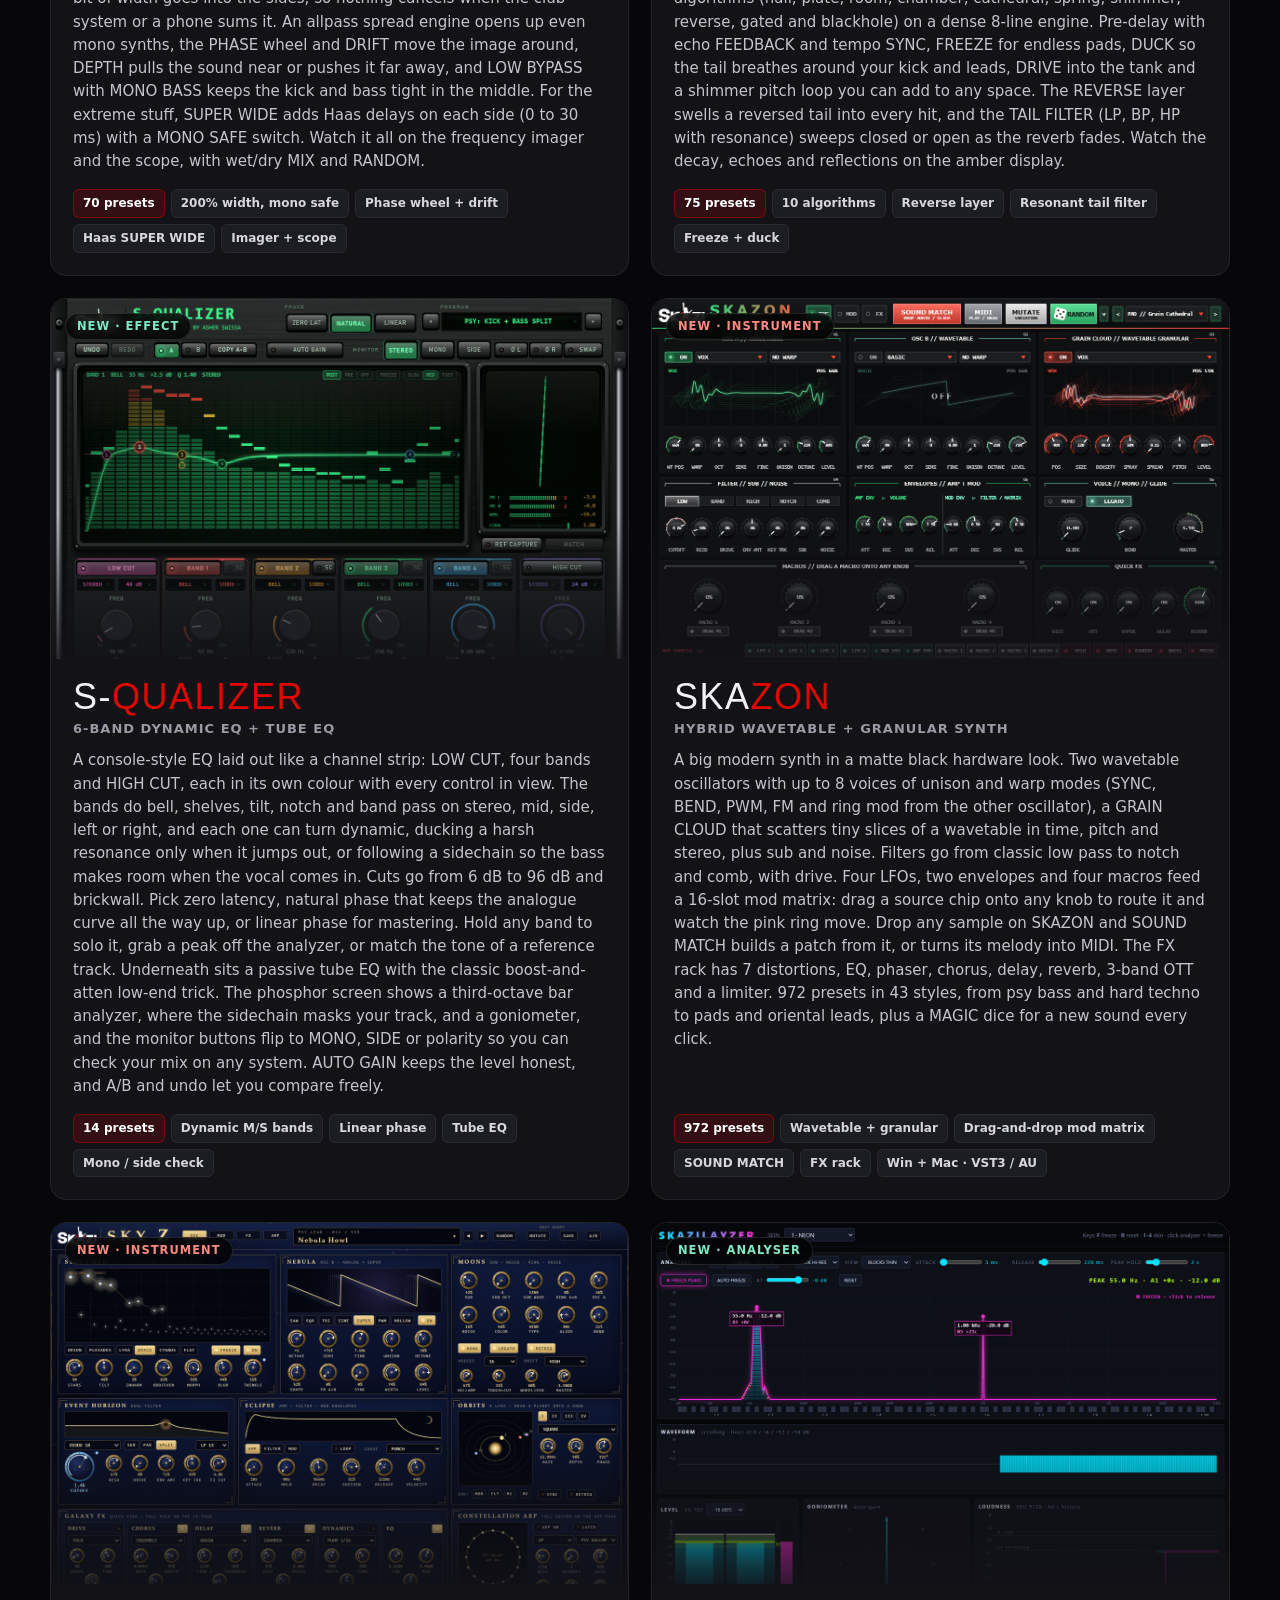
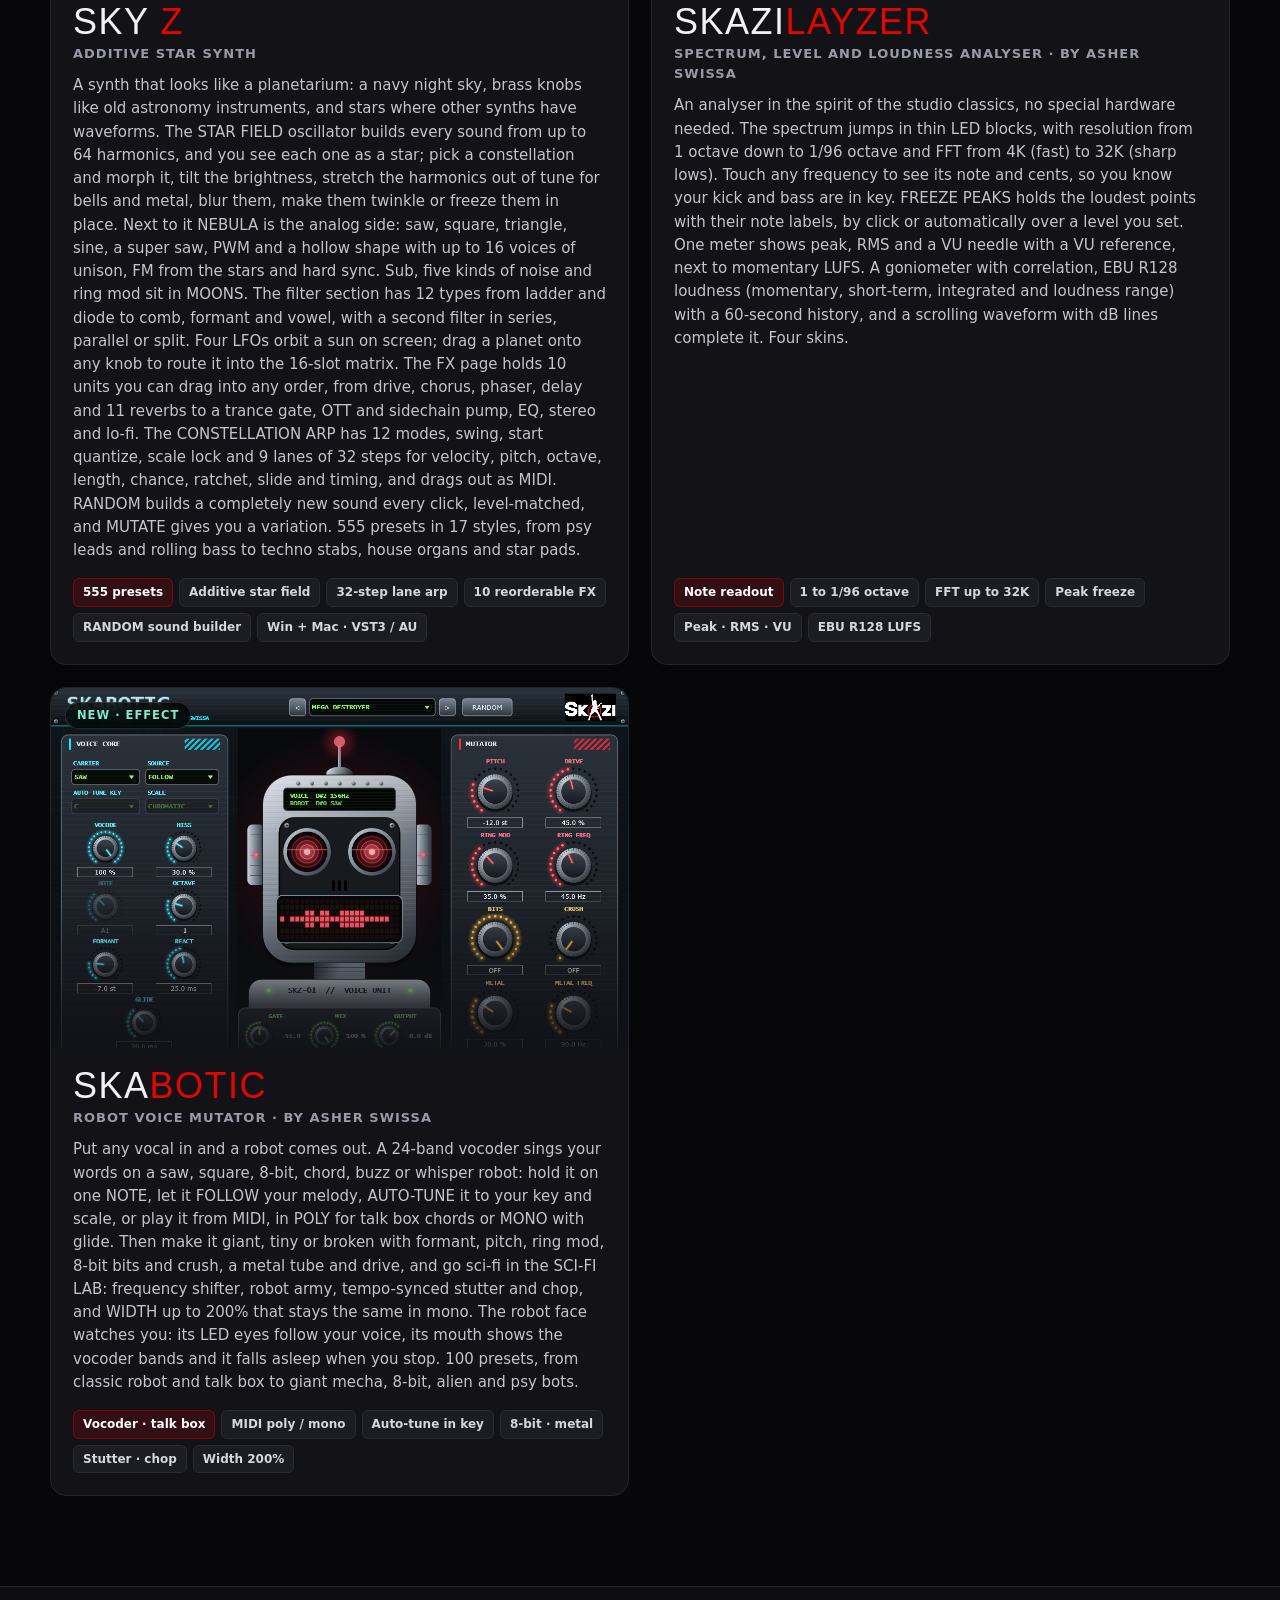
==== commit 196b30c0: "Page: take STB33 off the page (25 plugins) [skip ci] Co-Authored-By: Claude Opus 5.5 <noreply@anthro" ====
--- a/docs/index.html
+++ b/docs/index.html
@@ -5,9 +5,9 @@
 <meta name="viewport" content="width=device-width, initial-scale=1">
 <meta http-equiv="Content-Security-Policy" content="default-src 'self'; script-src 'self' 'unsafe-inline'; style-src 'self' 'unsafe-inline' https://fonts.googleapis.com; font-src https://fonts.gstatic.com; img-src 'self' data:; connect-src https://api.github.com; object-src 'none'; base-uri 'self'; form-action 'none'">
 <meta name="referrer" content="strict-origin-when-cross-origin">
-<title>SKAZI Bundle · 26 Plugins by Asher Swissa</title>
-<meta name="description" content="SKAZI Bundle: 26 synths and effects for psytrance, techno and beyond. VST3 and AU for Windows and Mac. Free download.">
-<meta property="og:title" content="SKAZI Bundle · 26 Plugins by Asher Swissa">
+<title>SKAZI Bundle · 25 Plugins by Asher Swissa</title>
+<meta name="description" content="SKAZI Bundle: 25 synths and effects for psytrance, techno and beyond. VST3 and AU for Windows and Mac. Free download.">
+<meta property="og:title" content="SKAZI Bundle · 25 Plugins by Asher Swissa">
 <meta property="og:description" content="Synths, kicks, acid and bass lines, MIDI patterns, risers, chops, sidechain, tape delay and saturation. VST3 / AU for Windows and Mac.">
 <meta property="og:image" content="img/skazi.png?v=5">
 <link rel="preconnect" href="https://fonts.googleapis.com">
@@ -207,7 +207,7 @@
     <div>
       <span class="kicker"><i></i> 100% FREE DOWNLOAD · NEW: SKABOTIC</span>
       <h1>SKAZI<br><span>BUNDLE</span></h1>
-      <p class="lead">26 synths and effects in one installer: a robot voice mutator, a real-time analyser, a kinetic reactor filter and multi-FX, an additive star synth, three wavetable synths, a wavetable + granular synth, a kick synth, three acid bass line synths, a mega reverb machine, a 6-band dynamic EQ, a morphing filter, a phase-safe stereo imager, a MIDI pattern generator, bass machine, risers, glitch chops and multi-FX, 4-band fuzz, sidechain, tape delay and saturation. Built for psytrance, techno, house and everything in between.</p>
+      <p class="lead">25 synths and effects in one installer: a robot voice mutator, a real-time analyser, a kinetic reactor filter and multi-FX, an additive star synth, three wavetable synths, a wavetable + granular synth, a kick synth, two acid bass line synths, a mega reverb machine, a 6-band dynamic EQ, a morphing filter, a phase-safe stereo imager, a MIDI pattern generator, bass machine, risers, glitch chops and multi-FX, 4-band fuzz, sidechain, tape delay and saturation. Built for psytrance, techno, house and everything in between.</p>
       <div class="ctas" id="download">
         <a class="btn btn-red" href="https://github.com/slazoasher/skazi-bundle/releases/latest/download/SKAZI.Bundle.Setup.exe">
           <svg viewBox="0 0 24 24" fill="currentColor"><path d="M3 5.1 10.4 4v7.1H3zm0 13.8 7.4 1.1v-7H3zm8.3 1.2L21 21.5V13h-9.7zm0-16.2v7.2H21V2.5z"/></svg>
@@ -217,7 +217,7 @@
           <span class="txt">FREE Download for Mac<small>AU + VST3 + apps · Apple Silicon & Intel</small></span></a>
       </div>
       <p class="meta"><b>Free</b> · Windows 10/11 & macOS 10.13+ · Works in Cubase, Ableton, FL Studio, Logic, Bitwig, Studio One, Reaper</p>
-      <p class="meta"><b style="color:#ff2bd6">Updated 28 Nov 2026:</b> new plugin <b>STB33</b>, an acid bass line synth with a circuit-level 303 model, its own 16-step pattern sequencer that follows your DAW tempo, a red PANIC button, ADSR, distortion, OTT, reverb and width, 30 sequences and 30 sounds. <b>TBON 303</b> gets a MOD page: OSC B, unison up to 7 voices, diode or transistor filter, 2 synced LFOs with pump and MIDI CC on the main knobs, plus DRIVE 2, OTT and a TURBO button. <b>SKACID</b>: the sequencer and arp now play only while you hold a MIDI note. <b>SKY Z</b>: 31 arp presets that stayed silent on a short note now play right on the key. 25 Nov: new plugin <b>SKABOTIC</b>, a robot voice mutator: vocoder, talk box and auto-tune robot in any key, play it from MIDI in poly or mono, 8-bit crush, metal tube, ring mod, frequency shift, robot army, tempo-synced stutter and chop, mono-safe width up to 200% and 100 presets. Also new: <b>SKAZILAYZER</b>, an analyser: jumping block spectrum from 1 octave to 1/96 octave, touch any frequency to see its note, freeze peaks with note labels, peak, RMS and VU in one meter, goniometer, EBU R128 loudness and a scrolling waveform. 24 Nov: new plugin <b>SKATOM</b>, a kinetic reactor filter and multi-FX: one big DETONATION knob with 8 effect slots you fill by dragging, 6 modules in any order, a 16-snapshot XY reactor you morph across, tempo-locked RISE builds made from your own sound (pitch up to +48 semitones), ACCEL pump, width and an endless Shepard climb, and 37 presets. 19 Nov: new plugin <b>SKY Z</b>, an additive star synth in a planetarium look: up to 64 harmonics you see as stars and shape with constellations, an analog-style oscillator with 16-voice unison, FM and sync, 12 filters, 4 planet LFOs, a 16-slot matrix, 10 FX you can put in any order, a 32-step arpeggiator with 9 lanes, a RANDOM button that builds a whole new sound, and 555 presets for psy, techno and house. 10 Nov: new plugin <b>SKAZON</b>, a hybrid wavetable + granular synth: 2 oscillators with warp modes, a grain cloud, 4 LFOs, 4 macros, a 16-slot mod matrix you fill by dragging, a full FX rack, SOUND MATCH that turns a dropped sample into a patch, and 972 presets in 43 styles. 7 Nov: new plugin <b>S-QUALIZER</b>, a 6-band console EQ: low cut, four dynamic bands with mid/side and sidechain, high cut up to brickwall, three phase modes, band solo, EQ match, a tube EQ, a bar analyzer with masking view and mono/side/polarity checks. 30 Oct: new plugin <b>SKAZI REVERB</b>, a mega reverb machine in the spirit of the classic studio racks: 10 algorithms from hall and plate to shimmer, reverse, gated and blackhole, echo feedback pre-delay, freeze, ducking, a reverse layer and a resonant tail filter. 29 Oct: new plugin <b>SKWIDE</b>, a phase-safe stereo imager: widen anything up to 200% and it still sounds full in mono, with a phase wheel, depth, low-end bypass and a Haas SUPER WIDE section. <b>MIDI GOD 1.1</b> adds ROLL BASS: rolling basslines with glide, pitch dips, octave jumps, groove and MUTATE, plus better audio to MIDI and a bigger window. Yesterday: <b>SKACID</b> and <b>SKILTER</b>, TBON 303 ADSR and wheels, and every plugin now tells you when a new update is out. New this month: SKWIDE, SKACID, SKILTER, KUBE, QUAZI and MIDI GOD. Already installed? Just download and install again: your projects keep their sounds.</p>
+      <p class="meta"><b style="color:#ff2bd6">Updated 28 Nov 2026:</b> <b>TBON 303</b> gets a MOD page: OSC B, unison up to 7 voices, diode or transistor filter, 2 synced LFOs with pump and MIDI CC on the main knobs, plus DRIVE 2, OTT and a TURBO button. <b>SKACID</b>: the sequencer and arp now play only while you hold a MIDI note. <b>SKY Z</b>: 31 arp presets that stayed silent on a short note now play right on the key. 25 Nov: new plugin <b>SKABOTIC</b>, a robot voice mutator: vocoder, talk box and auto-tune robot in any key, play it from MIDI in poly or mono, 8-bit crush, metal tube, ring mod, frequency shift, robot army, tempo-synced stutter and chop, mono-safe width up to 200% and 100 presets. Also new: <b>SKAZILAYZER</b>, an analyser: jumping block spectrum from 1 octave to 1/96 octave, touch any frequency to see its note, freeze peaks with note labels, peak, RMS and VU in one meter, goniometer, EBU R128 loudness and a scrolling waveform. 24 Nov: new plugin <b>SKATOM</b>, a kinetic reactor filter and multi-FX: one big DETONATION knob with 8 effect slots you fill by dragging, 6 modules in any order, a 16-snapshot XY reactor you morph across, tempo-locked RISE builds made from your own sound (pitch up to +48 semitones), ACCEL pump, width and an endless Shepard climb, and 37 presets. 19 Nov: new plugin <b>SKY Z</b>, an additive star synth in a planetarium look: up to 64 harmonics you see as stars and shape with constellations, an analog-style oscillator with 16-voice unison, FM and sync, 12 filters, 4 planet LFOs, a 16-slot matrix, 10 FX you can put in any order, a 32-step arpeggiator with 9 lanes, a RANDOM button that builds a whole new sound, and 555 presets for psy, techno and house. 10 Nov: new plugin <b>SKAZON</b>, a hybrid wavetable + granular synth: 2 oscillators with warp modes, a grain cloud, 4 LFOs, 4 macros, a 16-slot mod matrix you fill by dragging, a full FX rack, SOUND MATCH that turns a dropped sample into a patch, and 972 presets in 43 styles. 7 Nov: new plugin <b>S-QUALIZER</b>, a 6-band console EQ: low cut, four dynamic bands with mid/side and sidechain, high cut up to brickwall, three phase modes, band solo, EQ match, a tube EQ, a bar analyzer with masking view and mono/side/polarity checks. 30 Oct: new plugin <b>SKAZI REVERB</b>, a mega reverb machine in the spirit of the classic studio racks: 10 algorithms from hall and plate to shimmer, reverse, gated and blackhole, echo feedback pre-delay, freeze, ducking, a reverse layer and a resonant tail filter. 29 Oct: new plugin <b>SKWIDE</b>, a phase-safe stereo imager: widen anything up to 200% and it still sounds full in mono, with a phase wheel, depth, low-end bypass and a Haas SUPER WIDE section. <b>MIDI GOD 1.1</b> adds ROLL BASS: rolling basslines with glide, pitch dips, octave jumps, groove and MUTATE, plus better audio to MIDI and a bigger window. Yesterday: <b>SKACID</b> and <b>SKILTER</b>, TBON 303 ADSR and wheels, and every plugin now tells you when a new update is out. New this month: SKWIDE, SKACID, SKILTER, KUBE, QUAZI and MIDI GOD. Already installed? Just download and install again: your projects keep their sounds.</p>
     </div>
     <div class="shot">
       <img src="img/skatom.png?v=1" alt="SKATOM kinetic reactor filter and multi-FX" class="zoom">
@@ -228,7 +228,7 @@
 
 <div class="stats">
   <div class="wrap">
-    <div class="stat"><b>26</b><span>PLUGINS</span></div>
+    <div class="stat"><b>25</b><span>PLUGINS</span></div>
     <div class="stat"><b>VST3 · AU</b><span>FORMATS</span></div>
     <div class="stat"><b style="color:var(--red2)">FREE</b><span>DOWNLOAD · WIN &amp; MAC</span></div>
   </div>
@@ -243,9 +243,8 @@
 
 <section class="news" id="new">
   <div class="wrap">
-    <div class="head"><h2>NEW IN THIS UPDATE</h2><p>The new STB33 acid synth, a MOD page and TURBO for TBON 303, fixes for SKACID and SKY Z, the SKABOTIC robot voice, the SKAZILAYZER analyser and the SKATOM effect, on top of SKY Z, SKAZON, S-QUALIZER, SKAZI REVERB, yesterday's SKWIDE and MIDI GOD 1.1 with ROLL BASS, SKACID and SKILTER, plus fixes, 200 new sounds and the rest of this month's new plugins. Already installed? Download and install again: your projects keep their sounds.</p></div>
+    <div class="head"><h2>NEW IN THIS UPDATE</h2><p>A MOD page and TURBO for TBON 303, fixes for SKACID and SKY Z, the SKABOTIC robot voice, the SKAZILAYZER analyser and the SKATOM effect, on top of SKY Z, SKAZON, S-QUALIZER, SKAZI REVERB, yesterday's SKWIDE and MIDI GOD 1.1 with ROLL BASS, SKACID and SKILTER, plus fixes, 200 new sounds and the rest of this month's new plugins. Already installed? Download and install again: your projects keep their sounds.</p></div>
     <div class="grid">
-      <div class="item new"><span class="tagline">New VST · just out</span><h4>STB33</h4><p>Acid bass line synth by Asher Swissa, based on the TB-303: a circuit-level model of the 303 oscillator, diode ladder filter, envelopes, accent and slide, with its own 16-step pattern sequencer and pattern editor. RUN starts the pattern, your DAW gives the tempo and the grid. Then an amp ADSR, glide, distortion, 3-band OTT, reverb and width, and a red PANIC button that stops every note and tail at once. 30 sequences and 30 sounds, plus RANDOM.</p></div>
       <div class="item new"><span class="tagline">Big update</span><h4>TBON 303</h4><p>New MOD page: OSC B with level, semi and fine, unison up to 7 detuned voices, diode (303) or transistor ladder filter, two tempo-synced LFOs with 8 shapes including PUMP for a sidechain duck, to 9 destinations, and MIDI CC on the main knobs. Plus DRIVE 2, OTT and a TURBO button that adds density, not volume. Old presets and projects sound the same.</p></div>
       <div class="item"><span class="tagline">Updated</span><h4>SKACID</h4><p>The sequencer and the arpeggiator play only while MIDI holds a note (keyboard, piano roll, any MIDI), so pressing play in the DAW alone no longer starts them.</p></div>
       <div class="item"><span class="tagline">Fixed</span><h4>SKY Z</h4><p>31 arp presets (house organs, techno stabs, arp sequences and crazy ones) started on a rest, so a short note made no sound. They now play right on the key. The psy gallop basses keep their offbeat start on purpose.</p></div>
@@ -409,18 +408,13 @@
           <p>Put any vocal in and a robot comes out. A 24-band vocoder sings your words on a saw, square, 8-bit, chord, buzz or whisper robot: hold it on one NOTE, let it FOLLOW your melody, AUTO-TUNE it to your key and scale, or play it from MIDI, in POLY for talk box chords or MONO with glide. Then make it giant, tiny or broken with formant, pitch, ring mod, 8-bit bits and crush, a metal tube and drive, and go sci-fi in the SCI-FI LAB: frequency shifter, robot army, tempo-synced stutter and chop, and WIDTH up to 200% that stays the same in mono. The robot face watches you: its LED eyes follow your voice, its mouth shows the vocoder bands and it falls asleep when you stop. 100 presets, from classic robot and talk box to giant mecha, 8-bit, alien and psy bots.</p>
           <div class="chips"><span class="chip hot">Vocoder · talk box</span><span class="chip">MIDI poly / mono</span><span class="chip">Auto-tune in key</span><span class="chip">8-bit · metal</span><span class="chip">Stutter · chop</span><span class="chip">Width 200%</span></div></div></article>
 
-      <article class="card"><div class="pic"><span class="badge inst">New · Instrument</span><img src="img/stb33.png?v=1" alt="STB33" class="zoom" loading="lazy"></div>
-        <div class="body"><h3>STB<em>33</em></h3><div class="sub">Acid bass line synth · by Asher Swissa</div>
-          <p>A 303 built from the circuit up: the oscillator, the diode ladder filter, the envelopes, accent and slide are modelled part by part, so it squelches and bites like the box. It has the classic step-by-step pattern sequencer on the front panel, with pitch and time modes, transpose, accent and slide per step, and pattern groups. Press RUN and it plays in time with your DAW. Under the panel sits a red FX strip: amp ADSR, glide and pitch glide, distortion, 3-band OTT, reverb and stereo width. The red PANIC button stops every note, the sequencer and all FX tails at once. 30 ready sequences, 30 sounds and RANDOM. Based on the TB-303.</p>
-          <div class="chips"><span class="chip hot">30 sequences + 30 sounds</span><span class="chip">Circuit-level 303</span><span class="chip">Pattern sequencer</span><span class="chip">DAW tempo sync</span><span class="chip">PANIC button</span><span class="chip">Win + Mac · VST3 / AU</span></div></div></article>
-
     </div>
   </div>
 </section>
 
 <section class="install" id="install">
   <div class="wrap">
-    <div class="head"><h2>INSTALL IN 1 MINUTE</h2><p>One installer puts all 26 plugins in place. They show up under <b>SKAZI</b> in your DAW.</p></div>
+    <div class="head"><h2>INSTALL IN 1 MINUTE</h2><p>One installer puts all 25 plugins in place. They show up under <b>SKAZI</b> in your DAW.</p></div>
     <div class="tabs"><button class="tab on" data-t="win">Windows</button><button class="tab" data-t="mac">Mac</button></div>
     <div class="steps on" id="win">
       <div class="step"><div class="n">01</div><h4>Download & close your DAW</h4><p>Get <code>SKAZI.Bundle.Setup.exe</code> above and close Cubase, Ableton or whatever you use.</p></div>
@@ -460,7 +454,7 @@
 
 <section class="final">
   <div class="wrap">
-    <div class="head"><h2>GET THE <span style="color:var(--red)">SKAZI</span> SOUND</h2><p>26 plugins. <b style="color:#fff">100% free download</b>, no account, no catch.</p></div>
+    <div class="head"><h2>GET THE <span style="color:var(--red)">SKAZI</span> SOUND</h2><p>25 plugins. <b style="color:#fff">100% free download</b>, no account, no catch.</p></div>
     <div class="ctas">
       <a class="btn btn-red" href="https://github.com/slazoasher/skazi-bundle/releases/latest/download/SKAZI.Bundle.Setup.exe">
         <svg viewBox="0 0 24 24" fill="currentColor"><path d="M3 5.1 10.4 4v7.1H3zm0 13.8 7.4 1.1v-7H3zm8.3 1.2L21 21.5V13h-9.7zm0-16.2v7.2H21V2.5z"/></svg>
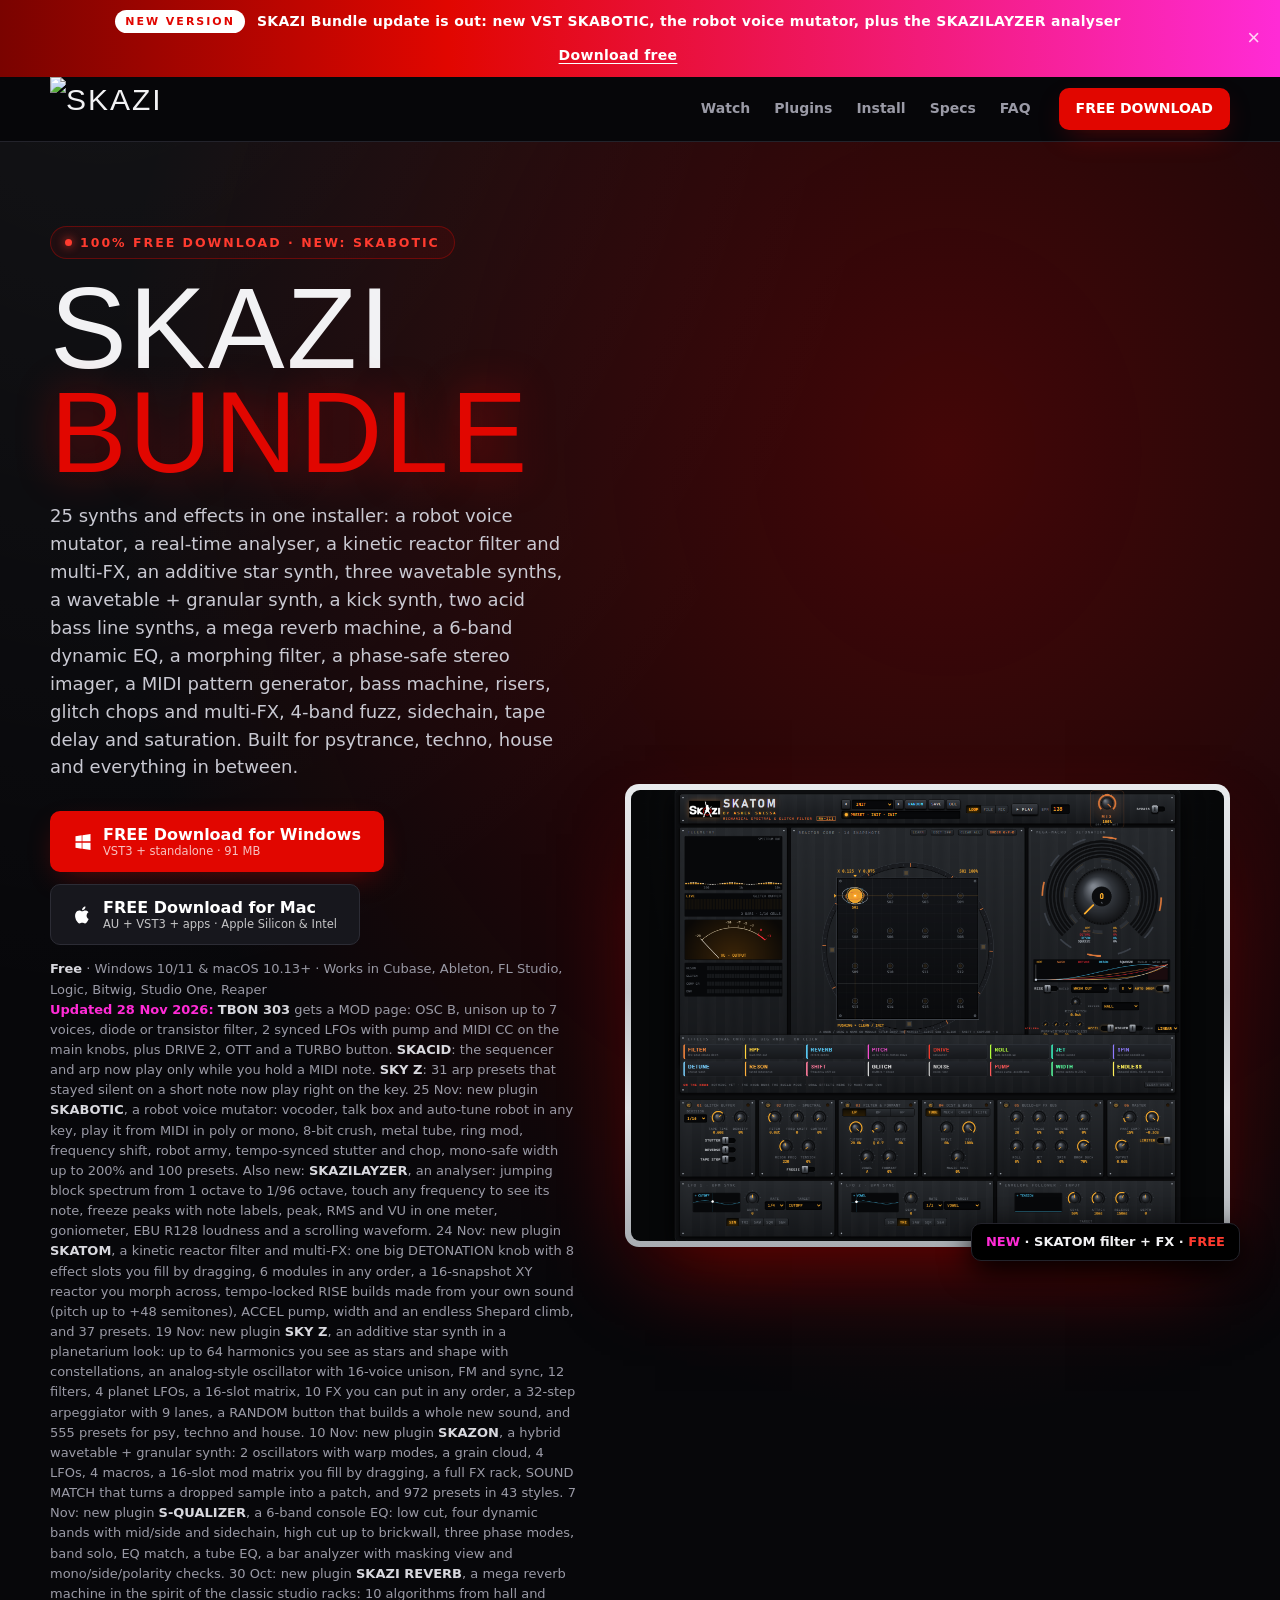
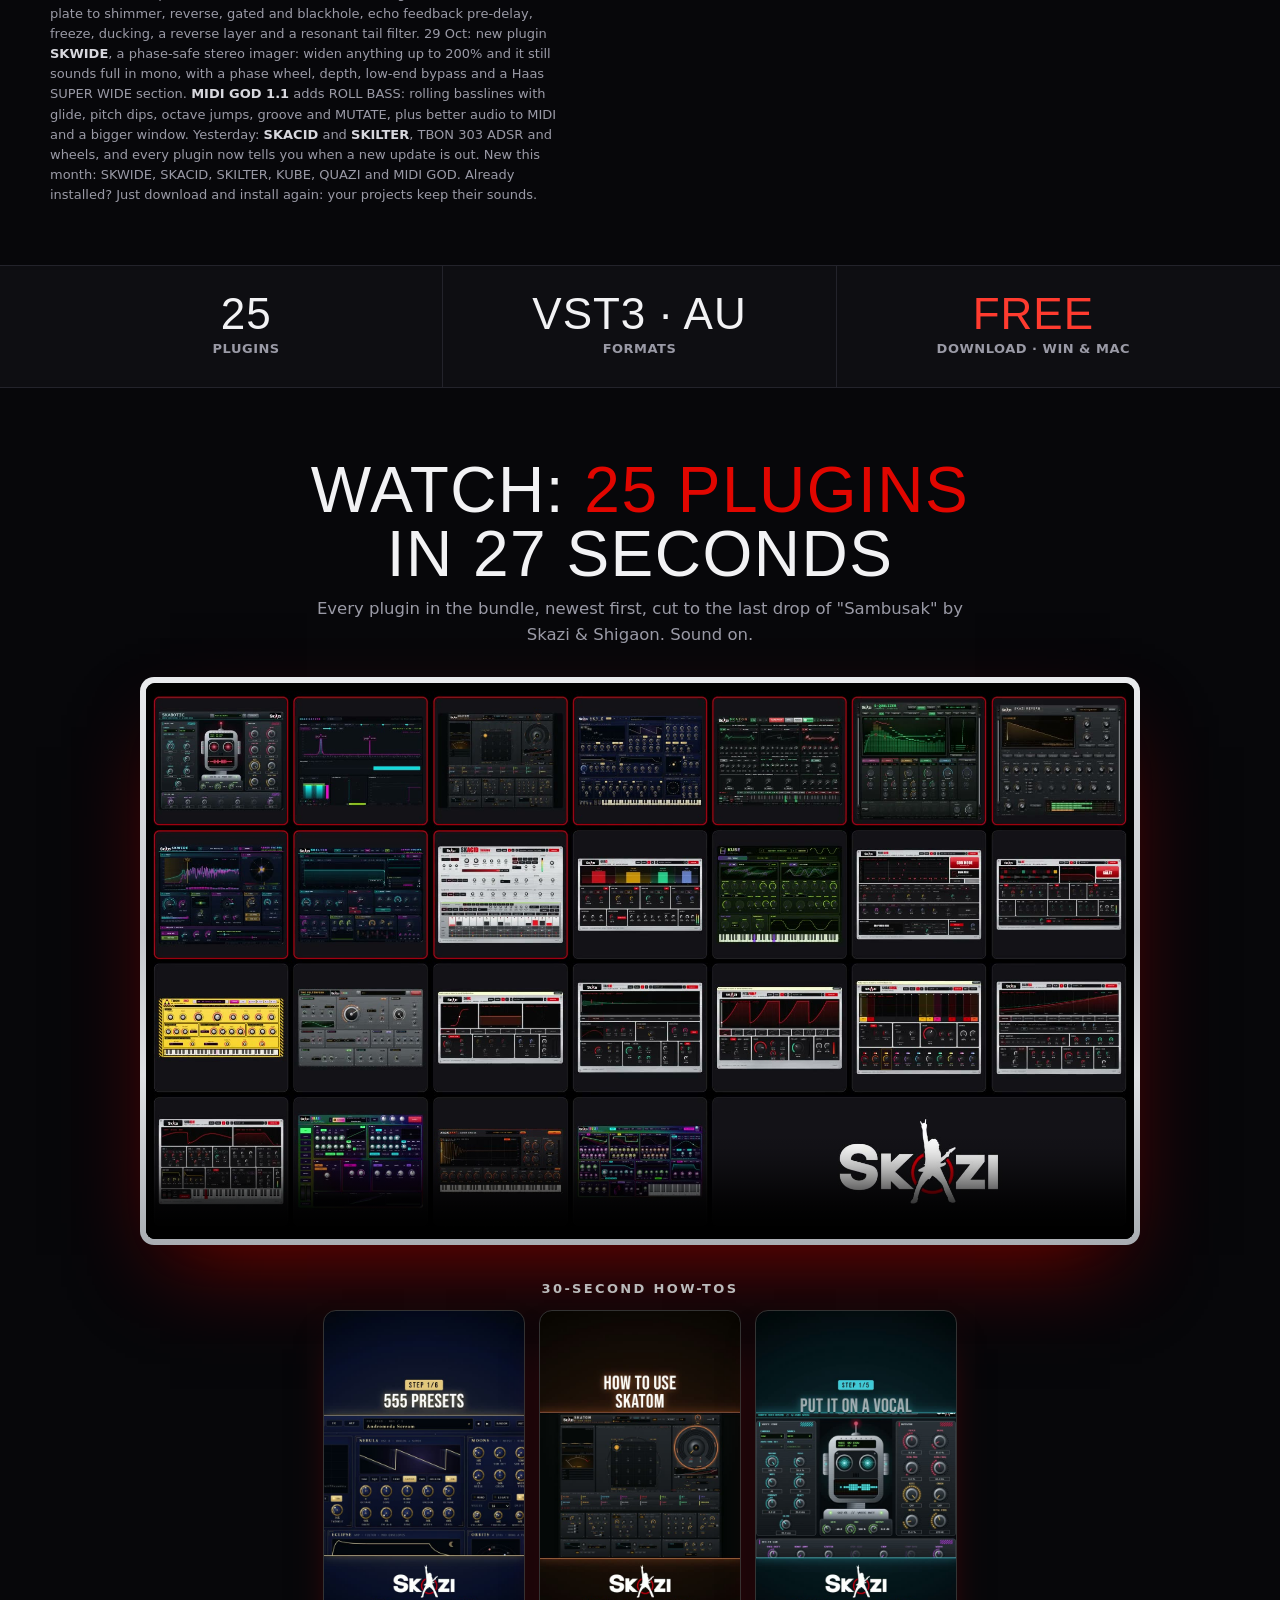
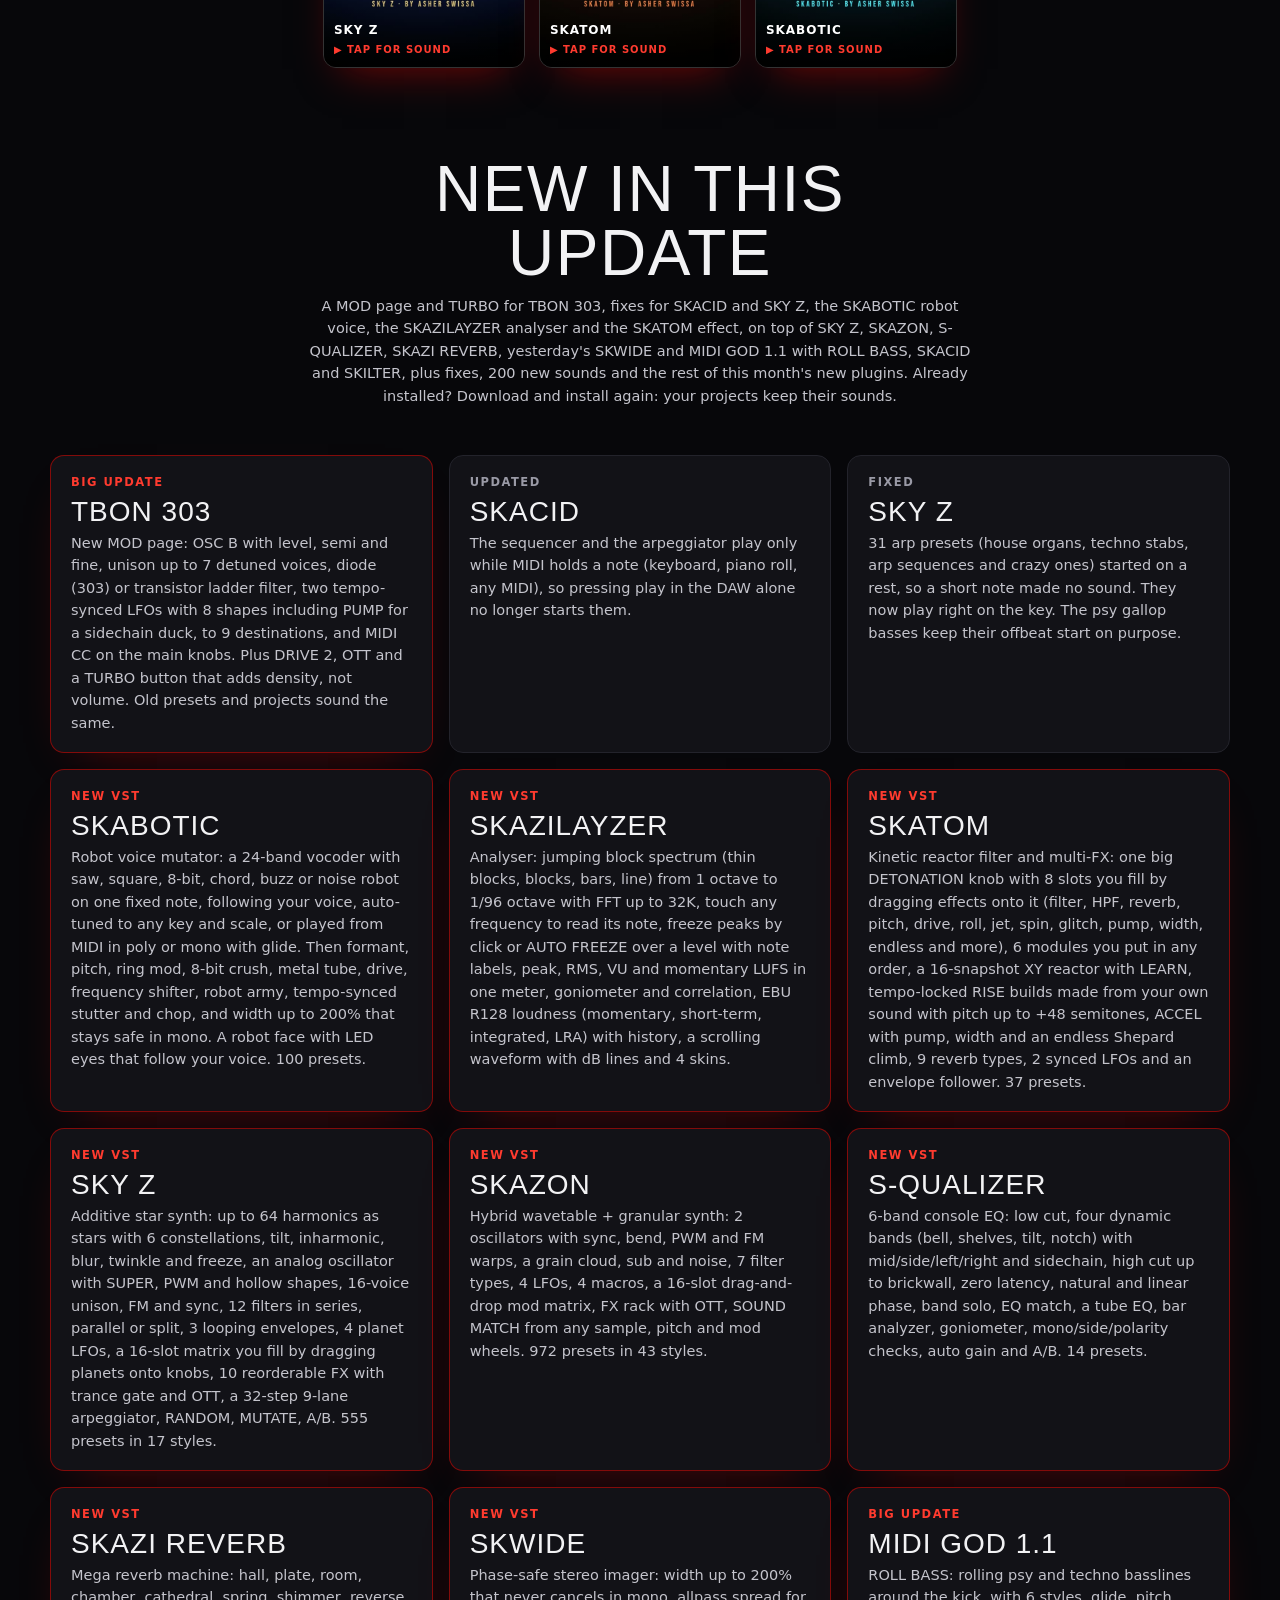
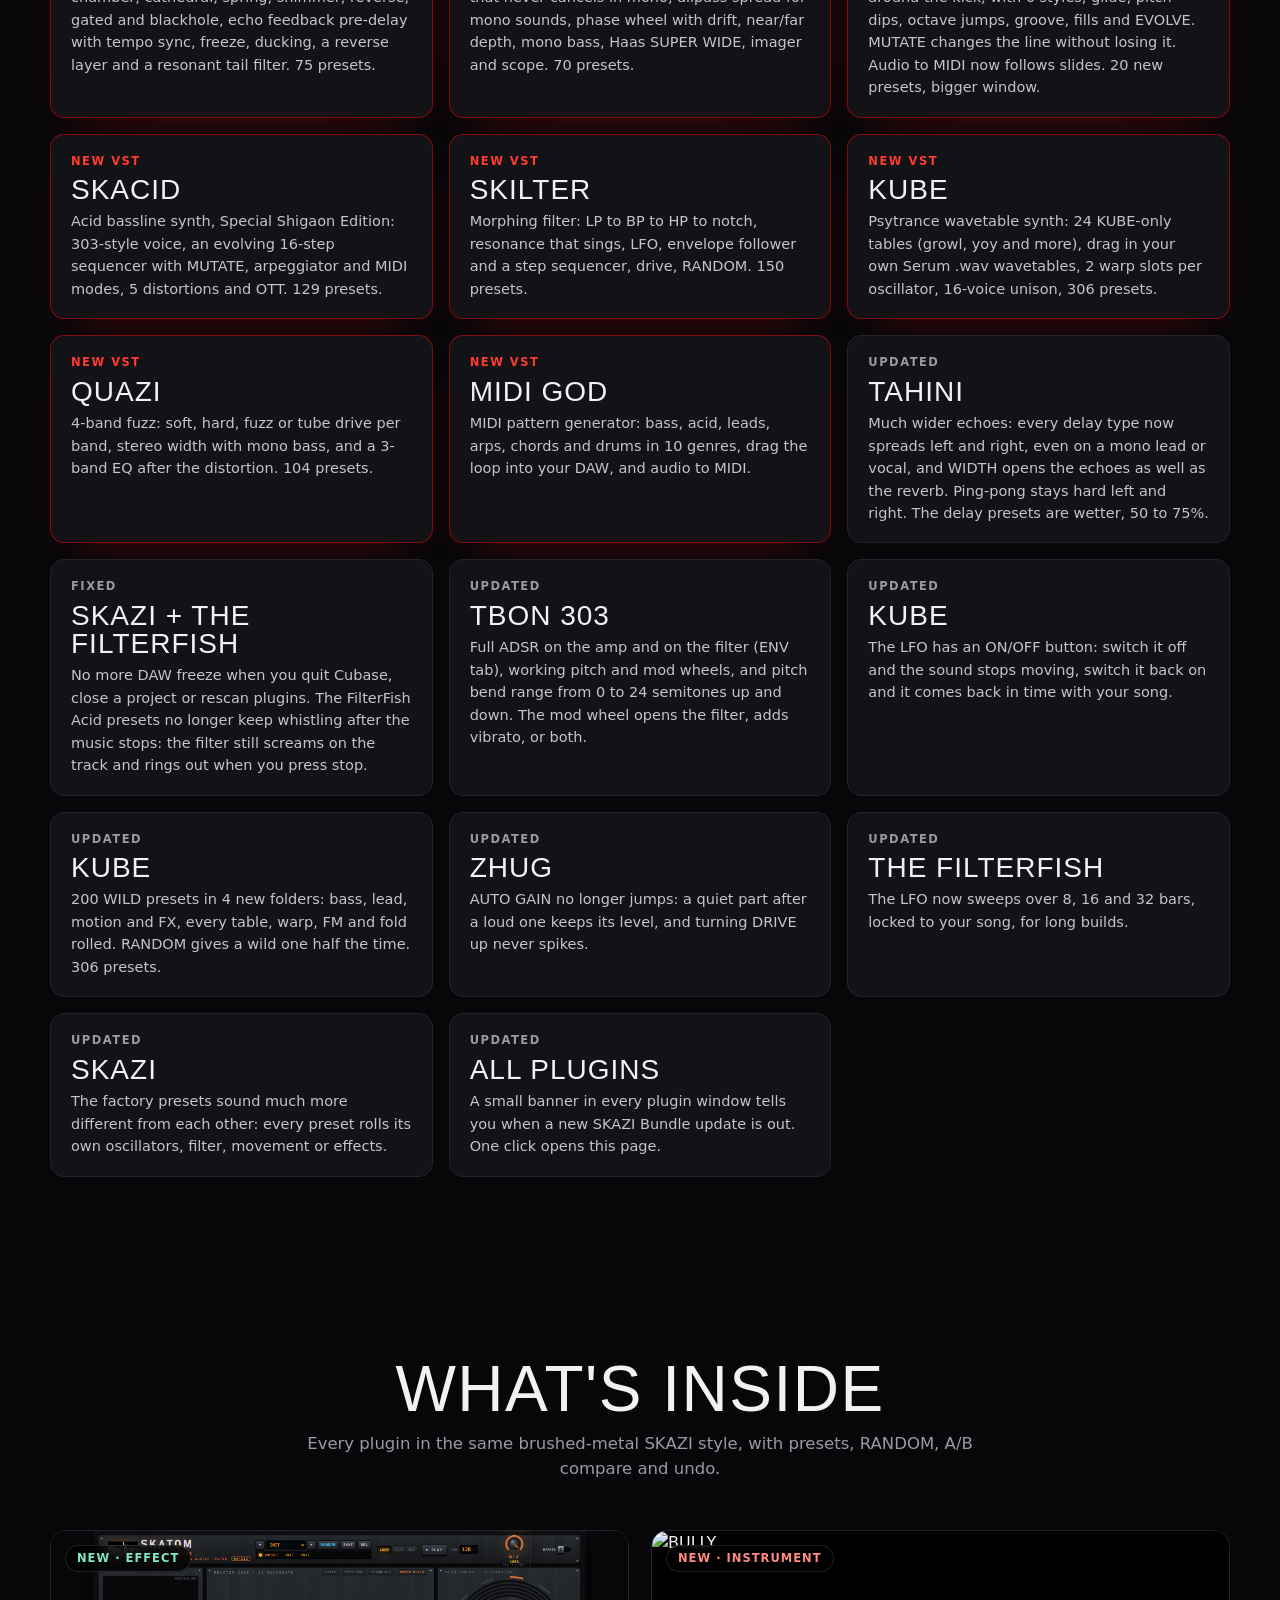
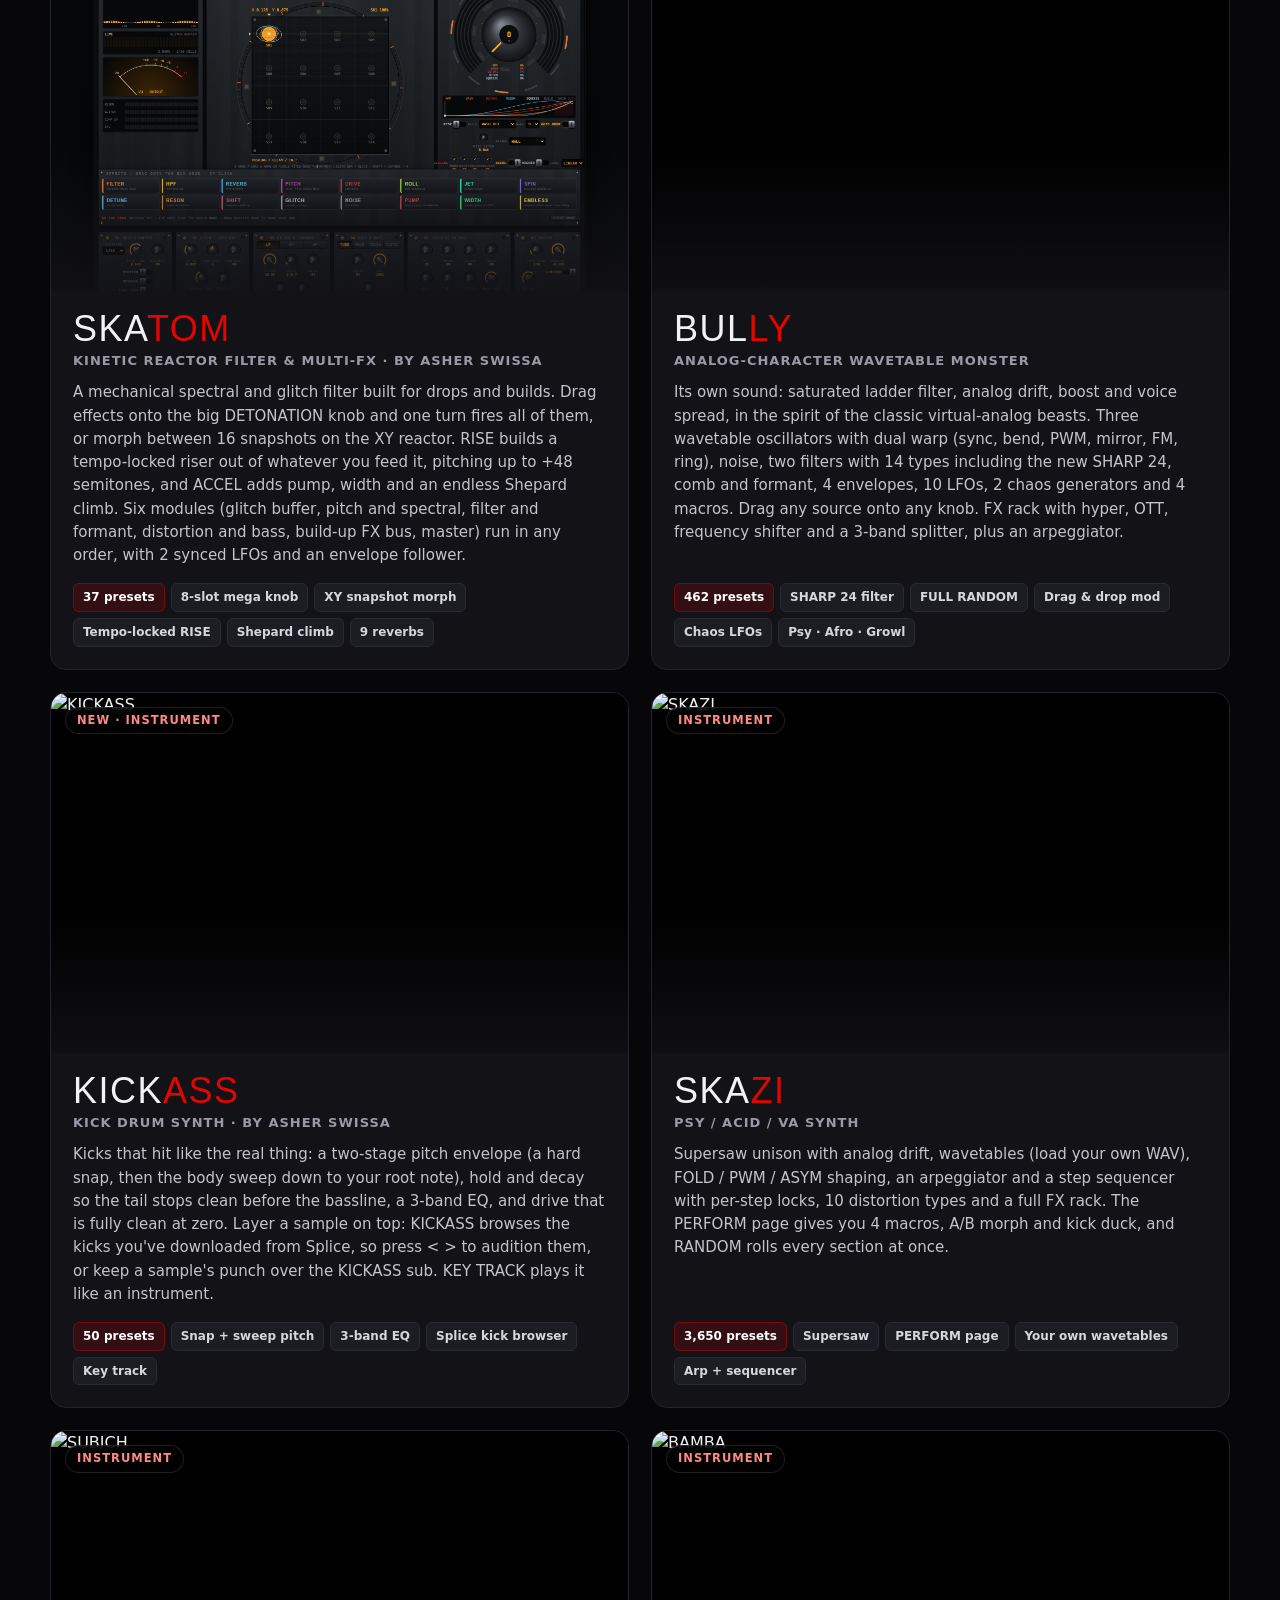
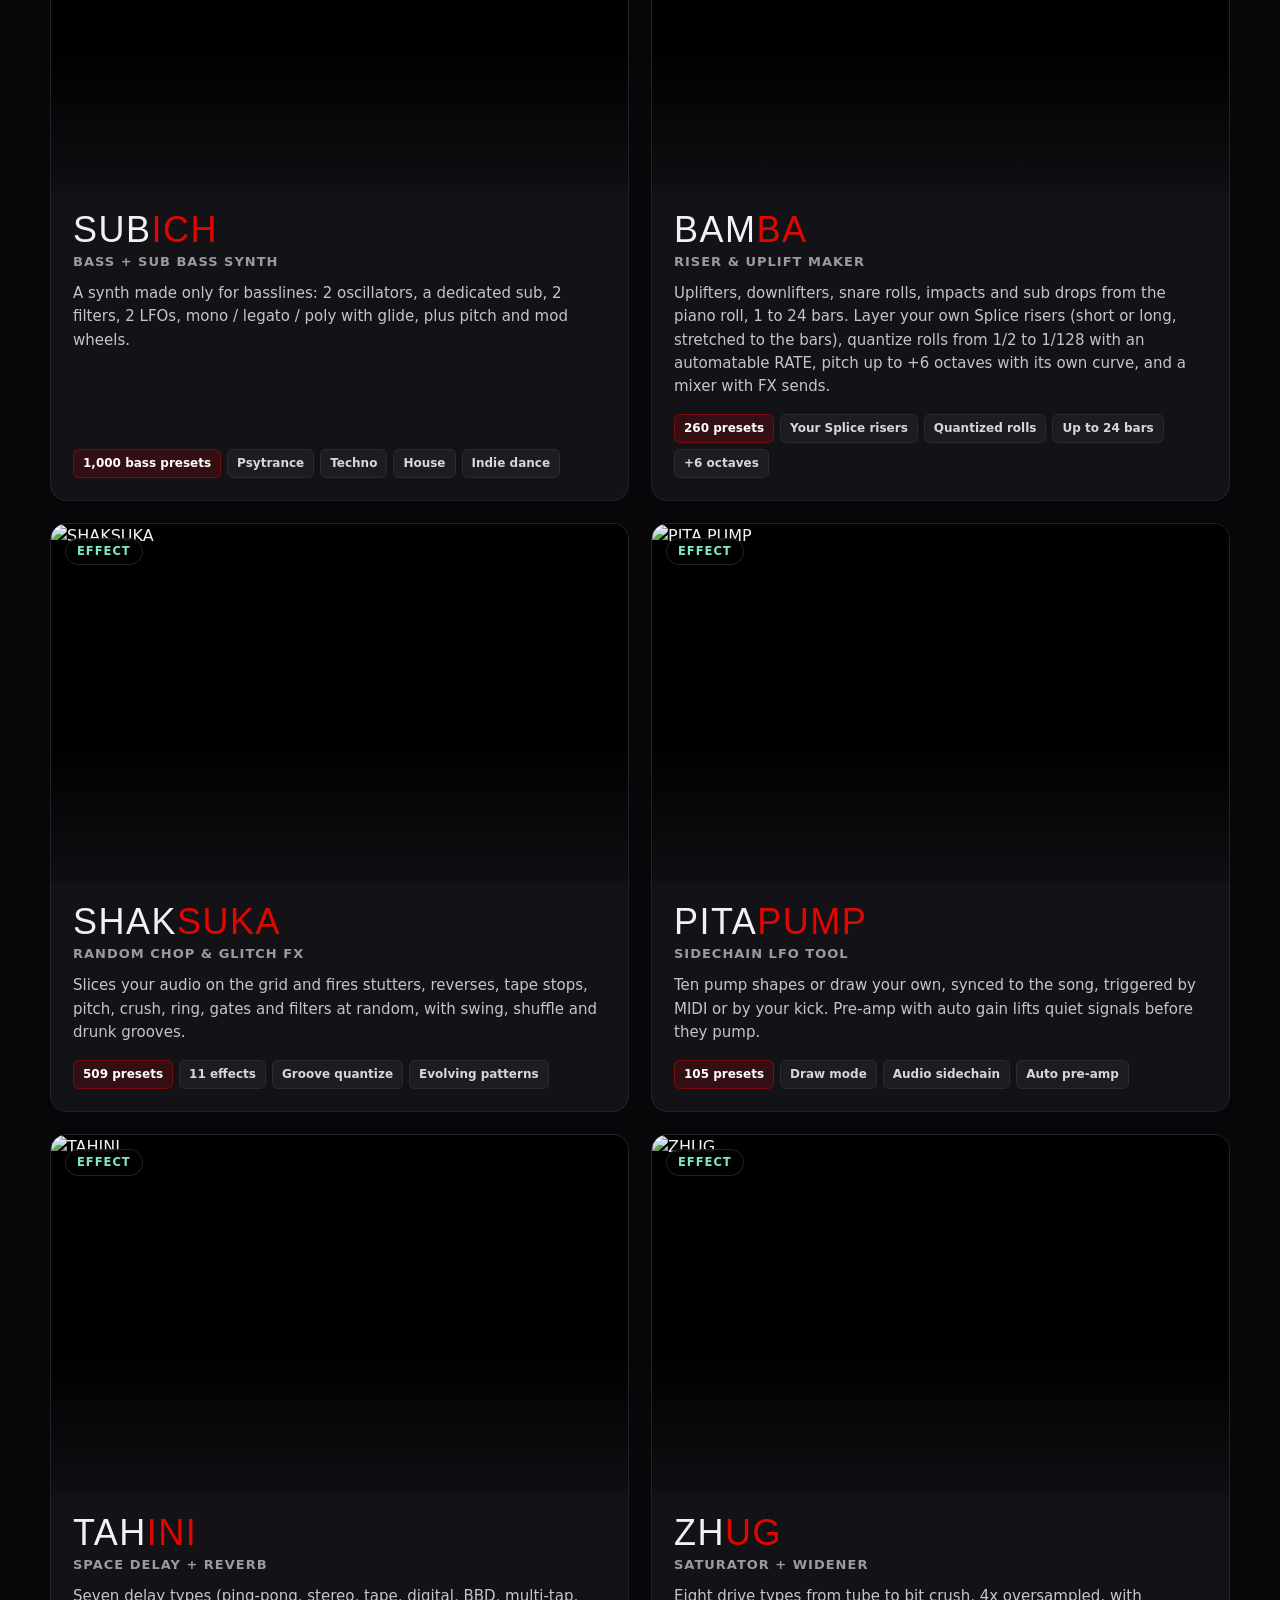
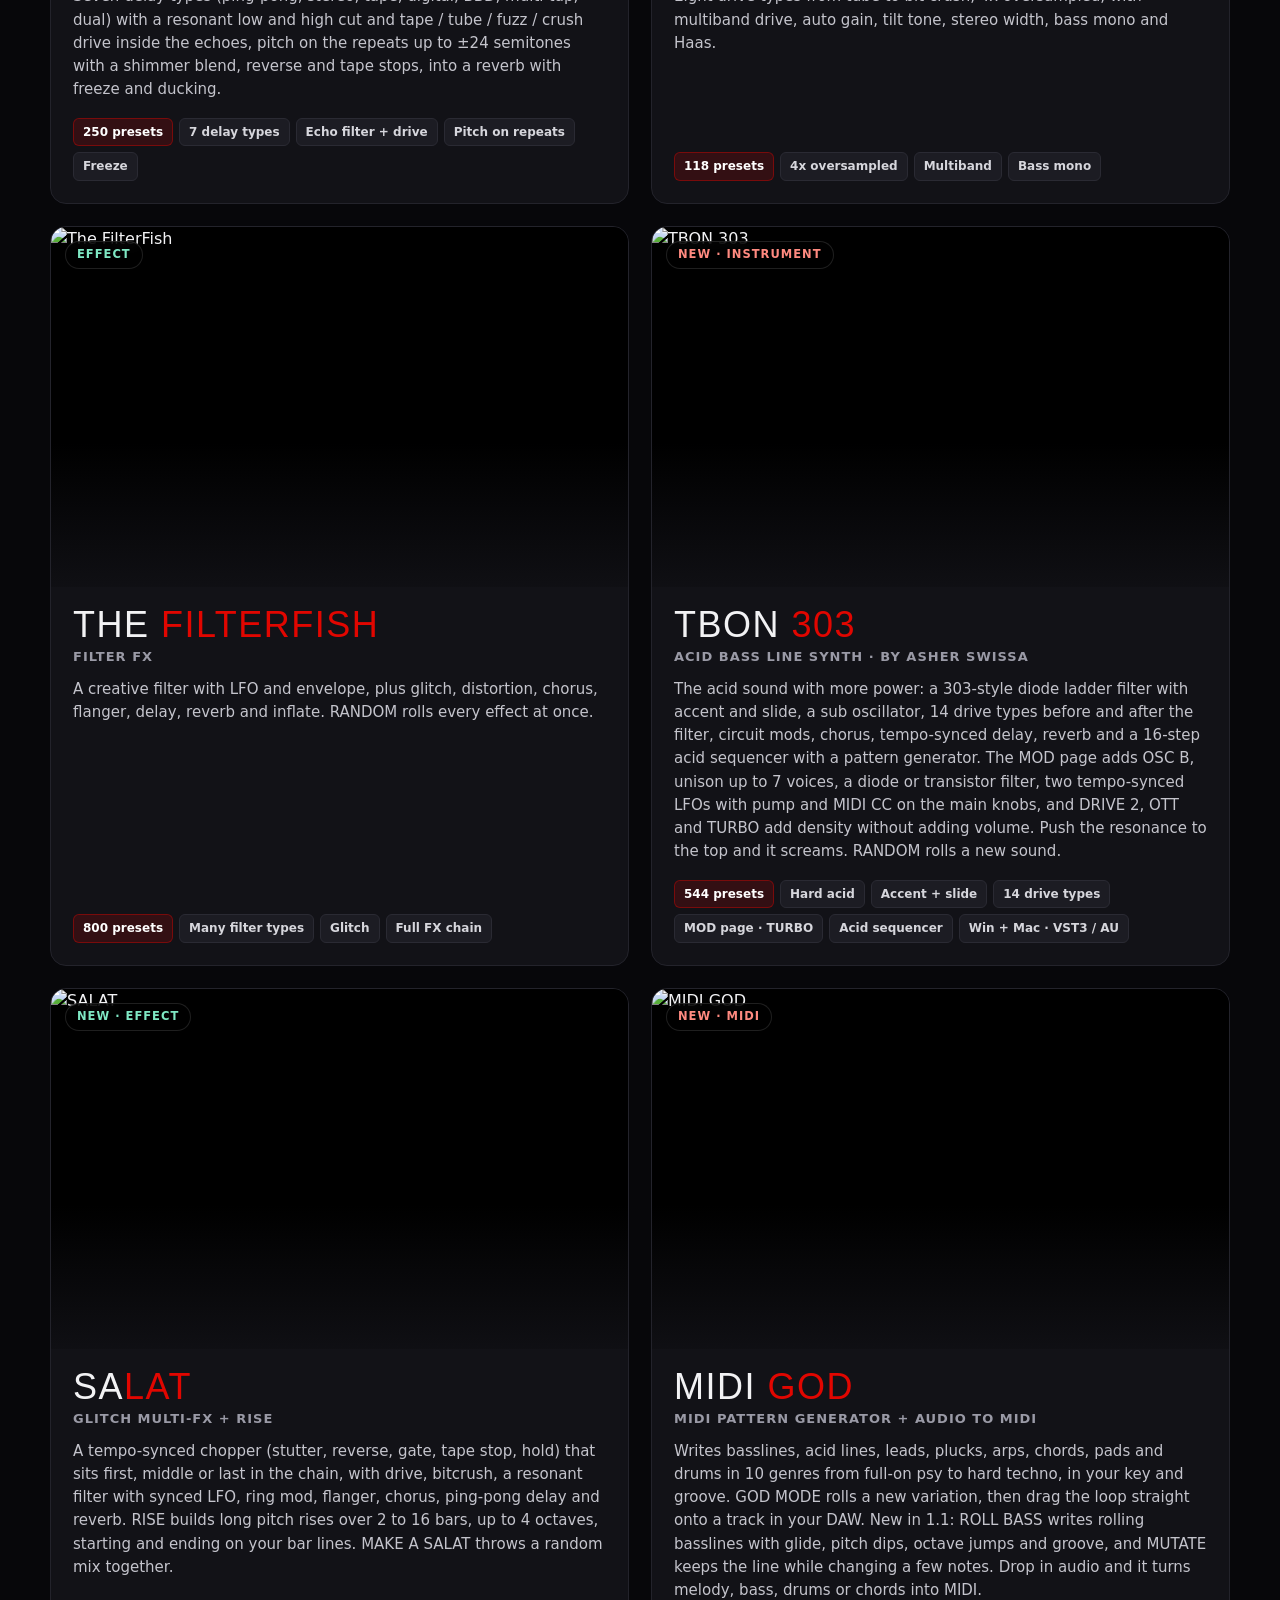
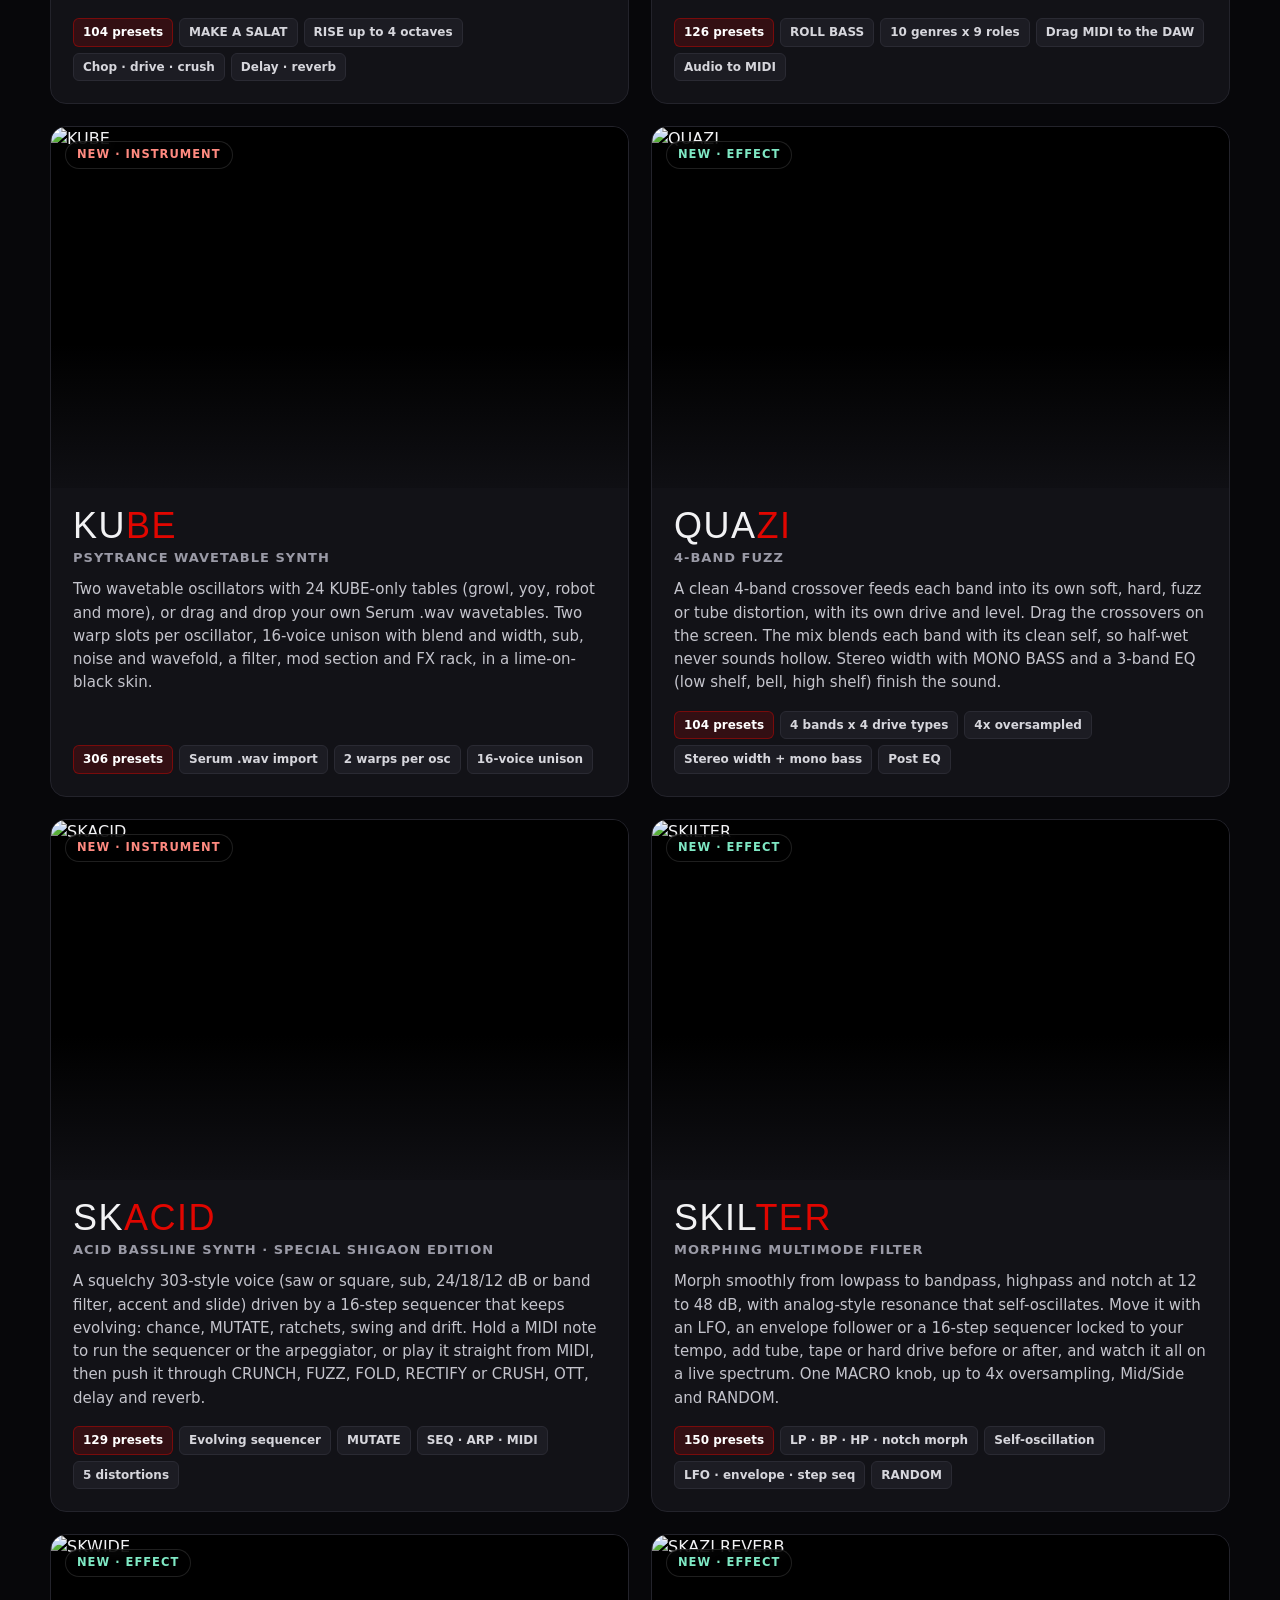
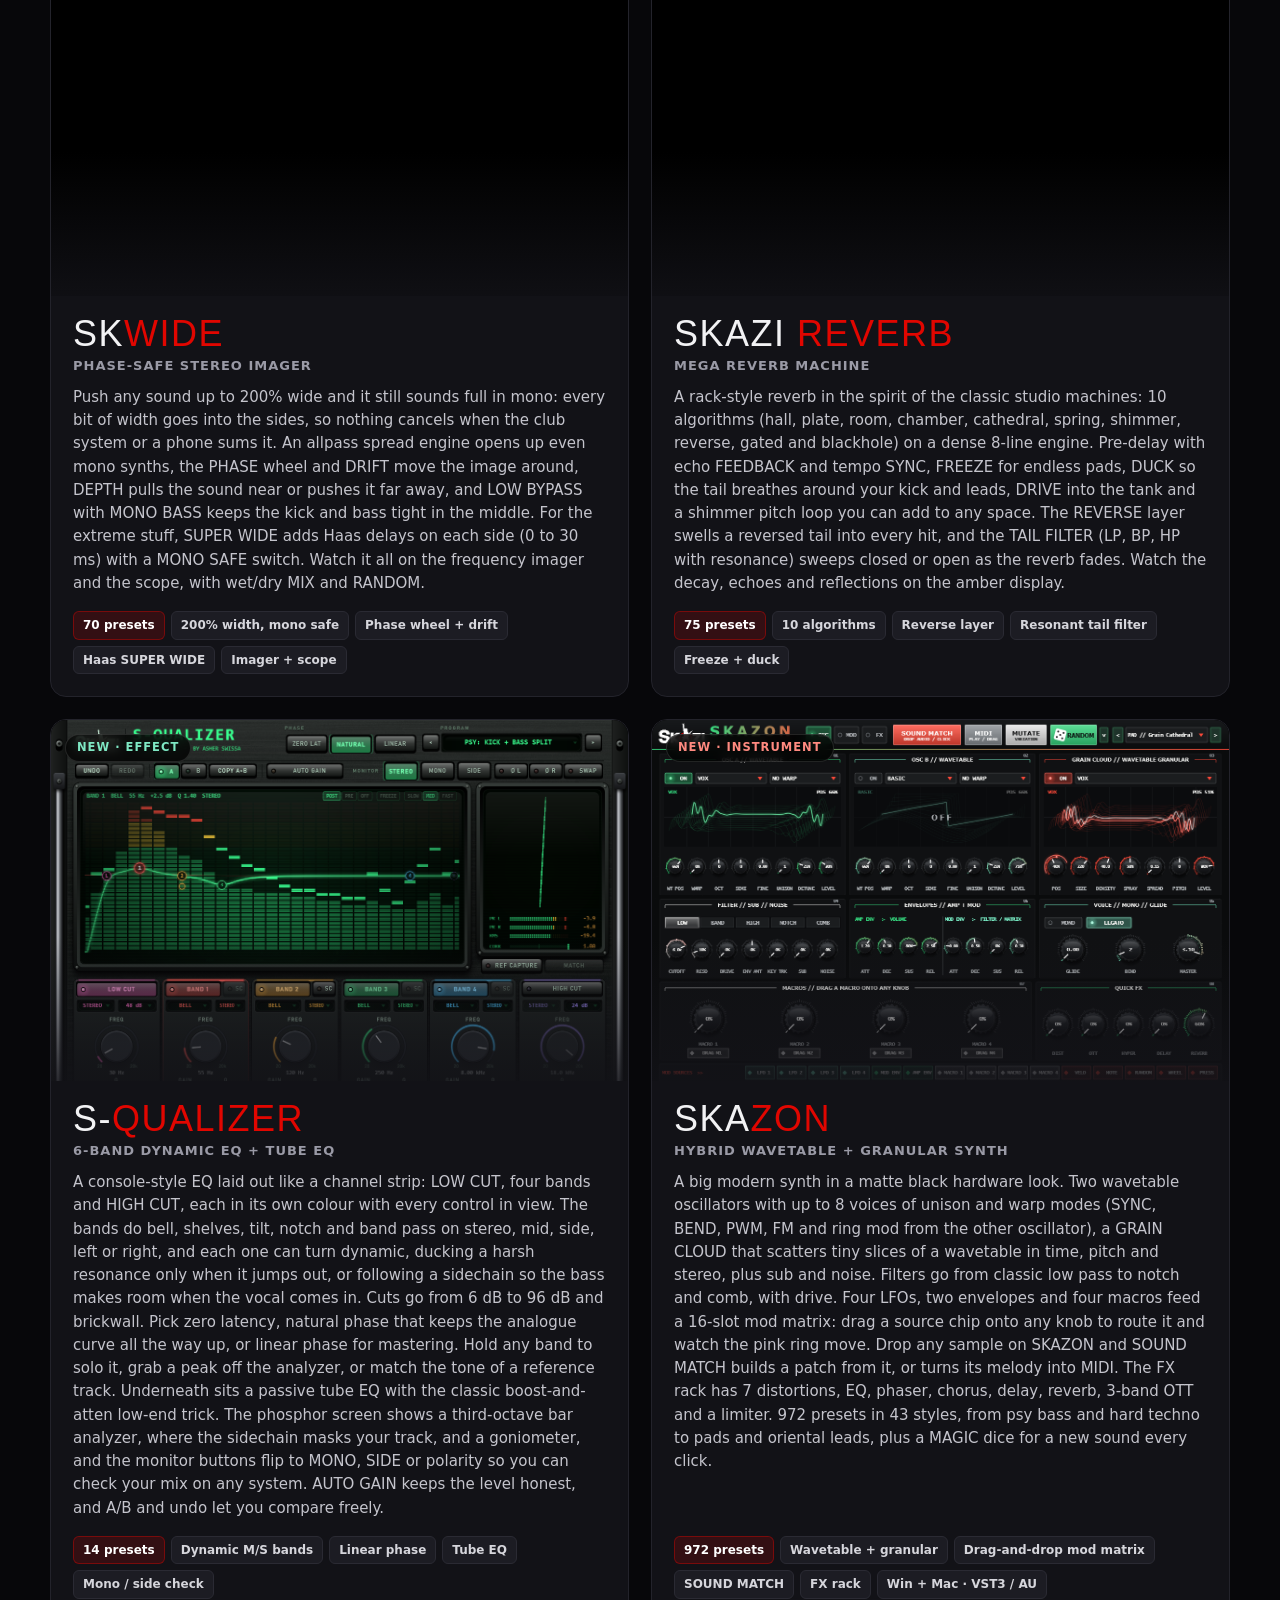
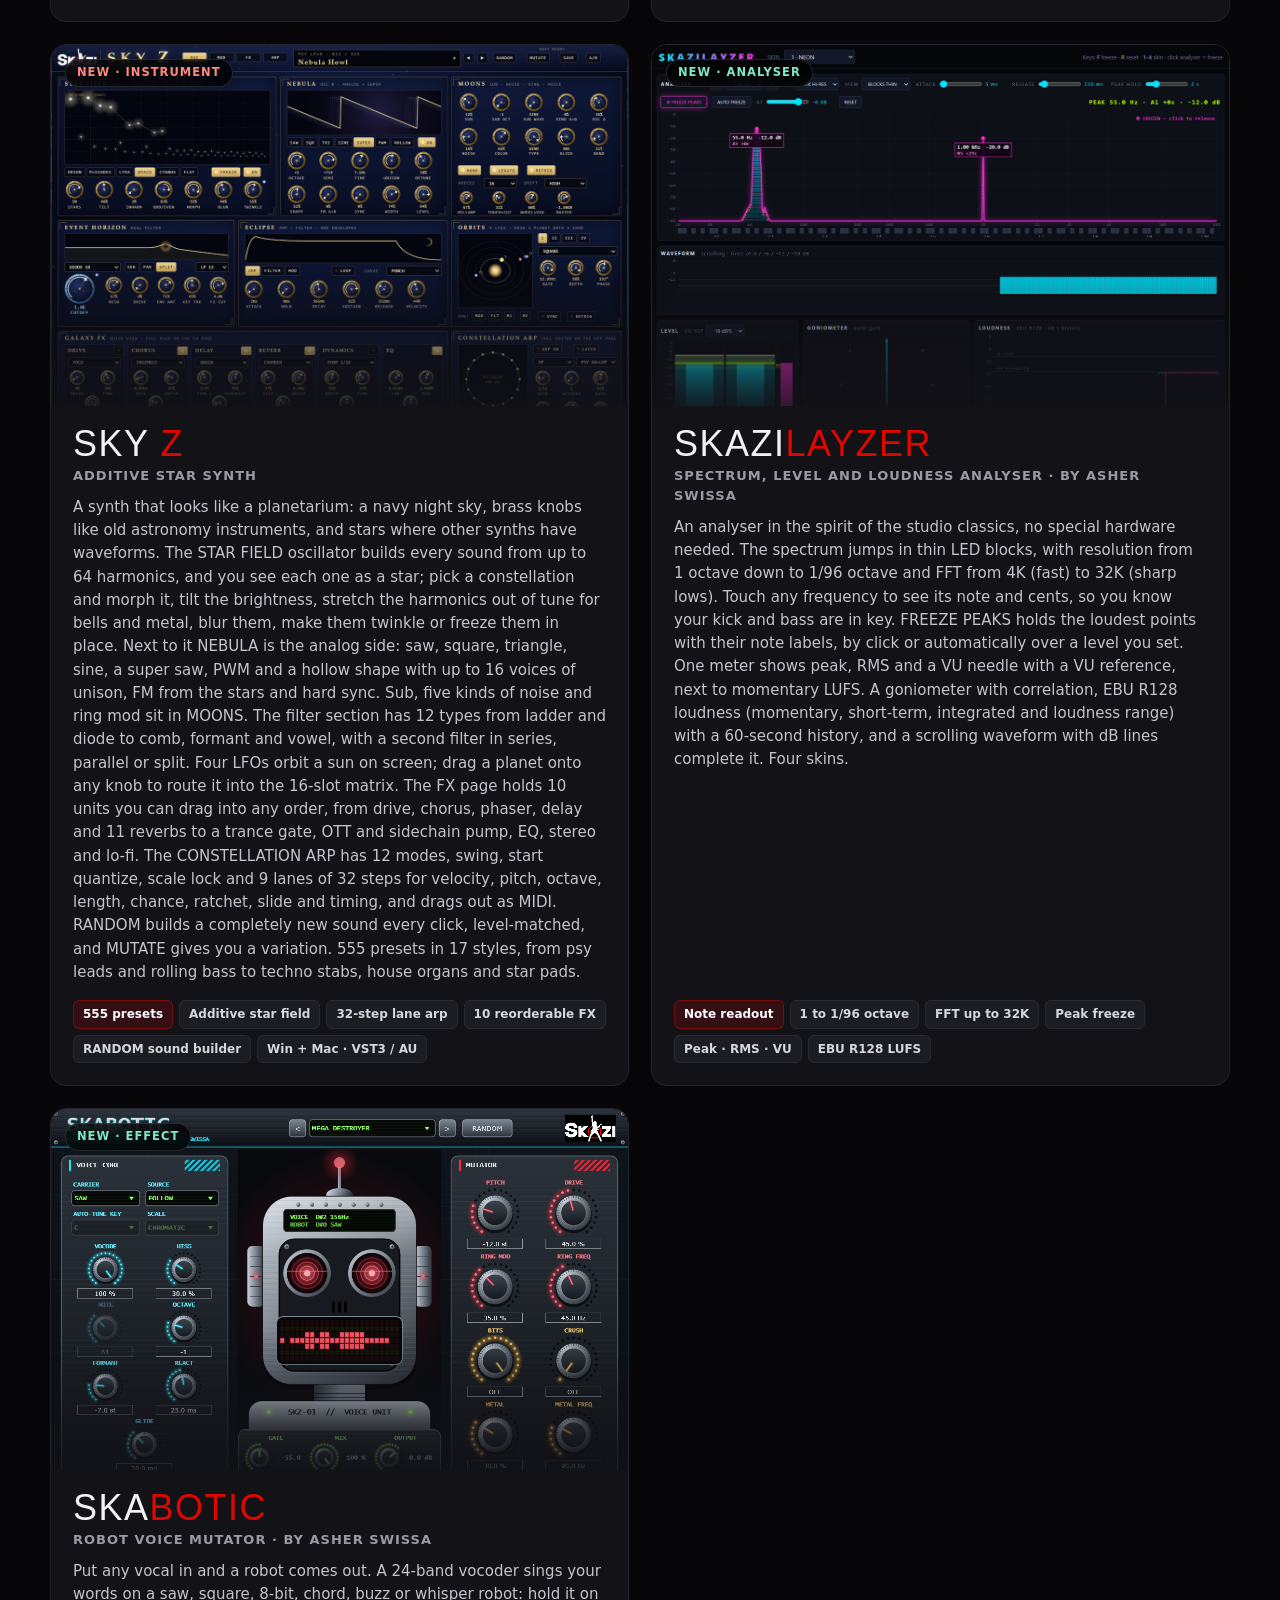
==== commit 9b185e93: "Page: 30-second how-to videos (SKY Z, SKATOM, SKABOTIC) under the promo, silent loop, tap for sound " ====
--- a/docs/index.html
+++ b/docs/index.html
@@ -109,6 +109,17 @@
   .promo .head{margin-bottom:30px}
   .promo .frame{max-width:1000px;margin:0 auto;border-radius:14px;padding:6px;background:var(--metal);box-shadow:0 40px 90px -30px rgba(225,6,0,.55),0 30px 60px -20px #000}
   .promo video{display:block;width:100%;height:auto;aspect-ratio:16/9;border-radius:9px;background:#000}
+  .howto{max-width:1000px;margin:34px auto 0}
+  .howto h3{font-size:13px;letter-spacing:.18em;color:#bbb;margin:0 0 12px;text-align:center;font-weight:700}
+  .howto .row{display:flex;gap:16px;justify-content:center}
+  .howto .clip{position:relative;flex:0 0 200px;border-radius:12px;overflow:hidden;cursor:pointer;background:#000;box-shadow:0 20px 40px -18px rgba(225,6,0,.5);outline:1px solid #333}
+  .howto .clip video{display:block;width:100%;aspect-ratio:9/16;height:auto;object-fit:cover;background:#000}
+  .howto .clip .tag{position:absolute;left:0;right:0;bottom:0;padding:22px 10px 9px;font-size:12px;font-weight:800;letter-spacing:.08em;color:#fff;background:linear-gradient(transparent,rgba(0,0,0,.85));pointer-events:none}
+  .howto .clip .tag i{display:block;margin-top:3px;font-size:10px;font-style:normal;color:var(--red2)}
+  .howto .clip.on{outline:2px solid var(--red)}
+  .howto .clip.on .tag i{color:#fff}
+  @media (max-width:700px){.howto .row{justify-content:flex-start;overflow-x:auto;scroll-snap-type:x mandatory;padding:0 4px 6px}.howto .clip{flex-basis:62%;scroll-snap-align:center}}
+  @media (prefers-reduced-motion:reduce){.howto .clip video{animation:none}}
 
   /* new in this update */
   .news .grid{grid-template-columns:repeat(3,1fr);gap:16px}
@@ -238,6 +249,7 @@
   <div class="wrap">
     <div class="head"><h2>WATCH: <span style="color:var(--red)">25 PLUGINS</span> IN 27 SECONDS</h2><p>Every plugin in the bundle, newest first, cut to the last drop of "Sambusak" by Skazi &amp; Shigaon. Sound on.</p></div>
     <div class="frame"><video src="video/skazi-bundle-promo.mp4?v=26" poster="img/promo-poster.jpg?v=26" controls playsinline preload="metadata" width="1920" height="1080"></video></div>
+    <div class="howto"><h3>30-SECOND HOW-TOS</h3><div class="row"><div class="clip" role="button" tabindex="0" aria-label="Play the SKY Z how-to with sound"><video src="video/howto-skyz.mp4?v=1" poster="img/howto-skyz.jpg?v=1" muted loop playsinline preload="none" width="540" height="960"></video><div class="tag">SKY Z <i>&#9654; TAP FOR SOUND</i></div></div><div class="clip" role="button" tabindex="0" aria-label="Play the SKATOM how-to with sound"><video src="video/howto-skatom.mp4?v=1" poster="img/howto-skatom.jpg?v=1" muted loop playsinline preload="none" width="540" height="960"></video><div class="tag">SKATOM <i>&#9654; TAP FOR SOUND</i></div></div><div class="clip" role="button" tabindex="0" aria-label="Play the SKABOTIC how-to with sound"><video src="video/howto-skabotic.mp4?v=1" poster="img/howto-skabotic.jpg?v=1" muted loop playsinline preload="none" width="540" height="960"></video><div class="tag">SKABOTIC <i>&#9654; TAP FOR SOUND</i></div></div></div></div>
   </div>
 </section>
 
@@ -489,5 +501,18 @@
   lb.addEventListener("click", () => lb.classList.remove("on"));
   document.addEventListener("keydown", e => { if (e.key === "Escape") lb.classList.remove("on"); });
 </script>
+<script>
+(()=>{const clips=[...document.querySelectorAll('.howto .clip')];if(!clips.length)return;
+const calm=matchMedia('(prefers-reduced-motion: reduce)').matches;
+// Silent previews loop only while on screen; a tap restarts one with sound and mutes the rest.
+const io=new IntersectionObserver(es=>es.forEach(e=>{const v=e.target.querySelector('video');
+ if(e.isIntersecting){if(!calm||!v.muted)v.play().catch(()=>{})}else if(v.muted)v.pause()}),{threshold:.4});
+clips.forEach(c=>{io.observe(c);const v=c.querySelector('video'),tag=c.querySelector('.tag i');
+ const go=()=>{if(c.classList.contains('on')){v.muted=true;c.classList.remove('on');tag.innerHTML='&#9654; TAP FOR SOUND';if(calm)v.pause();return}
+  clips.forEach(o=>{if(o!==c&&o.classList.contains('on')){const ov=o.querySelector('video');ov.muted=true;o.classList.remove('on');o.querySelector('.tag i').innerHTML='&#9654; TAP FOR SOUND'}});
+  const promo=document.querySelector('.promo .frame video');if(promo)promo.pause();
+  v.currentTime=0;v.muted=false;v.play().catch(()=>{});c.classList.add('on');tag.innerHTML='&#10074;&#10074; TAP TO MUTE'};
+ c.addEventListener('click',go);c.addEventListener('keydown',e=>{if(e.key==='Enter'||e.key===' '){e.preventDefault();go()}})});})();
+</script>
 </body>
 </html>
